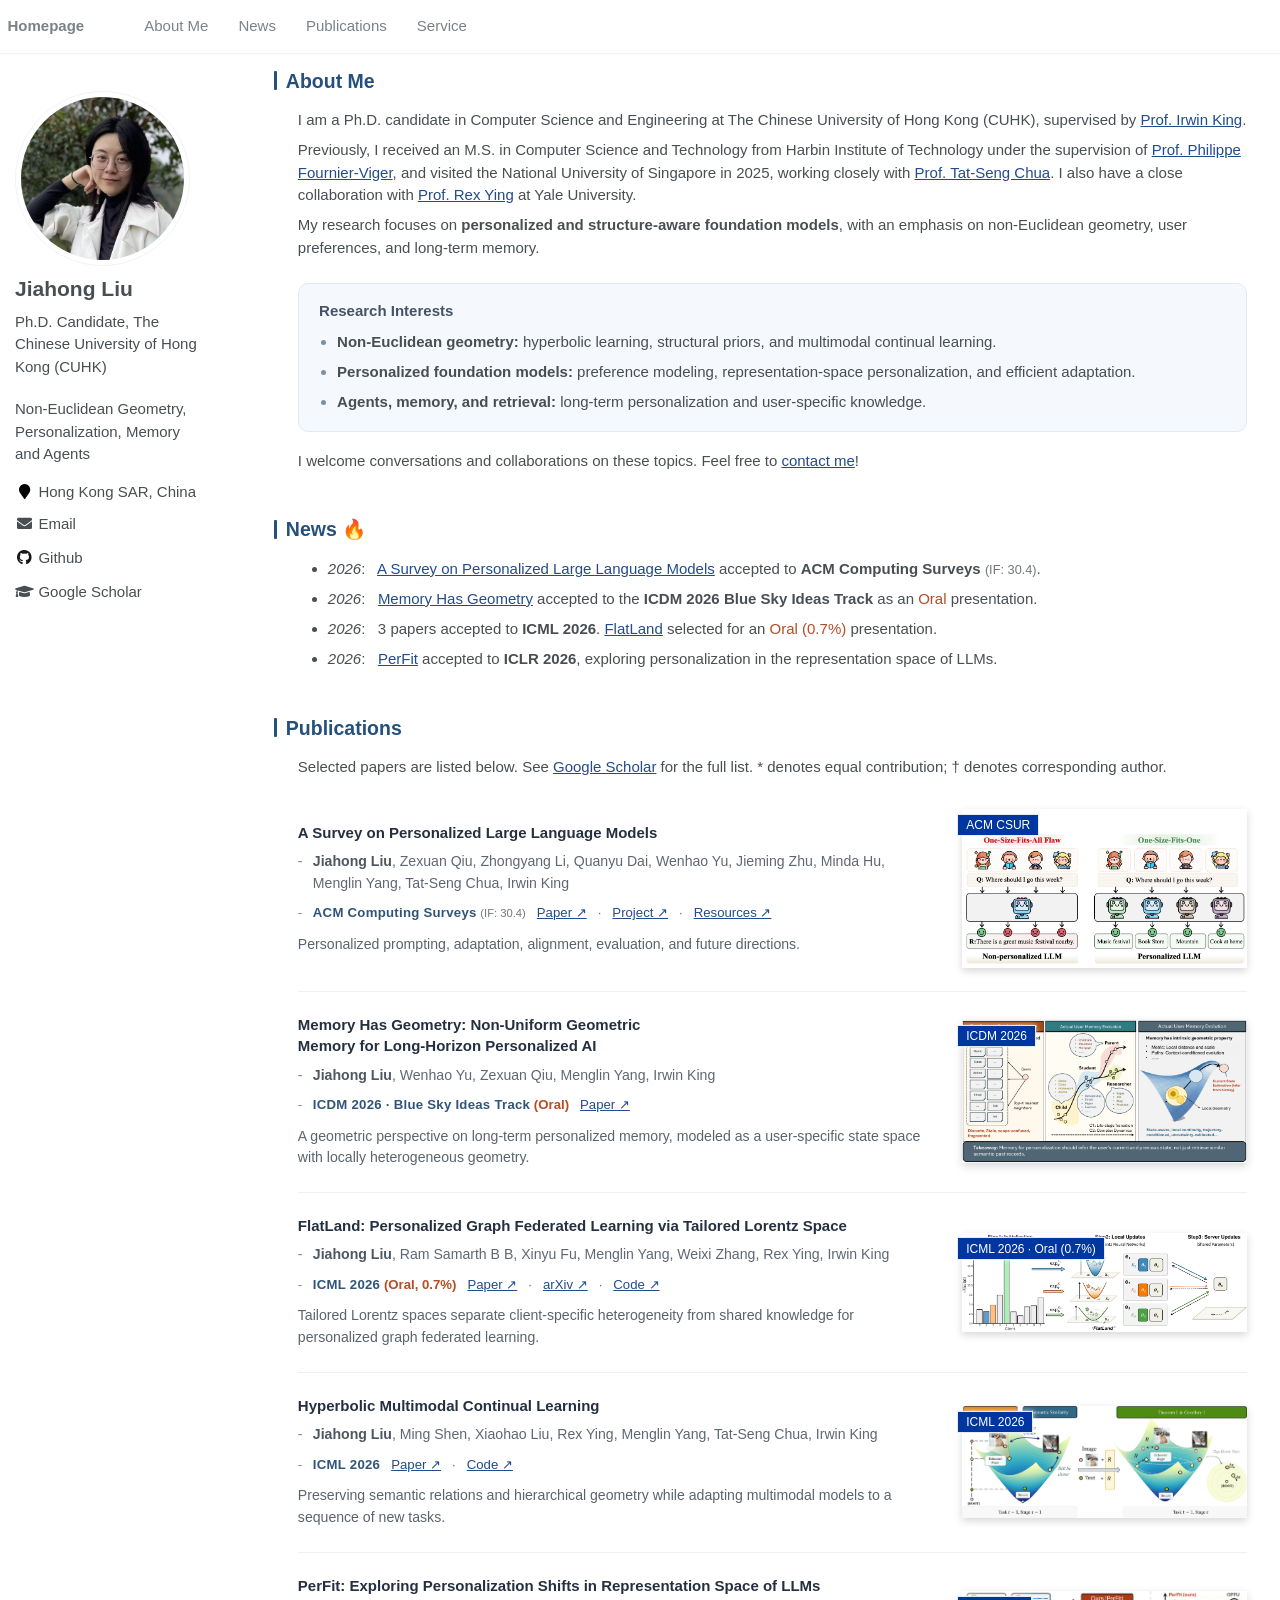
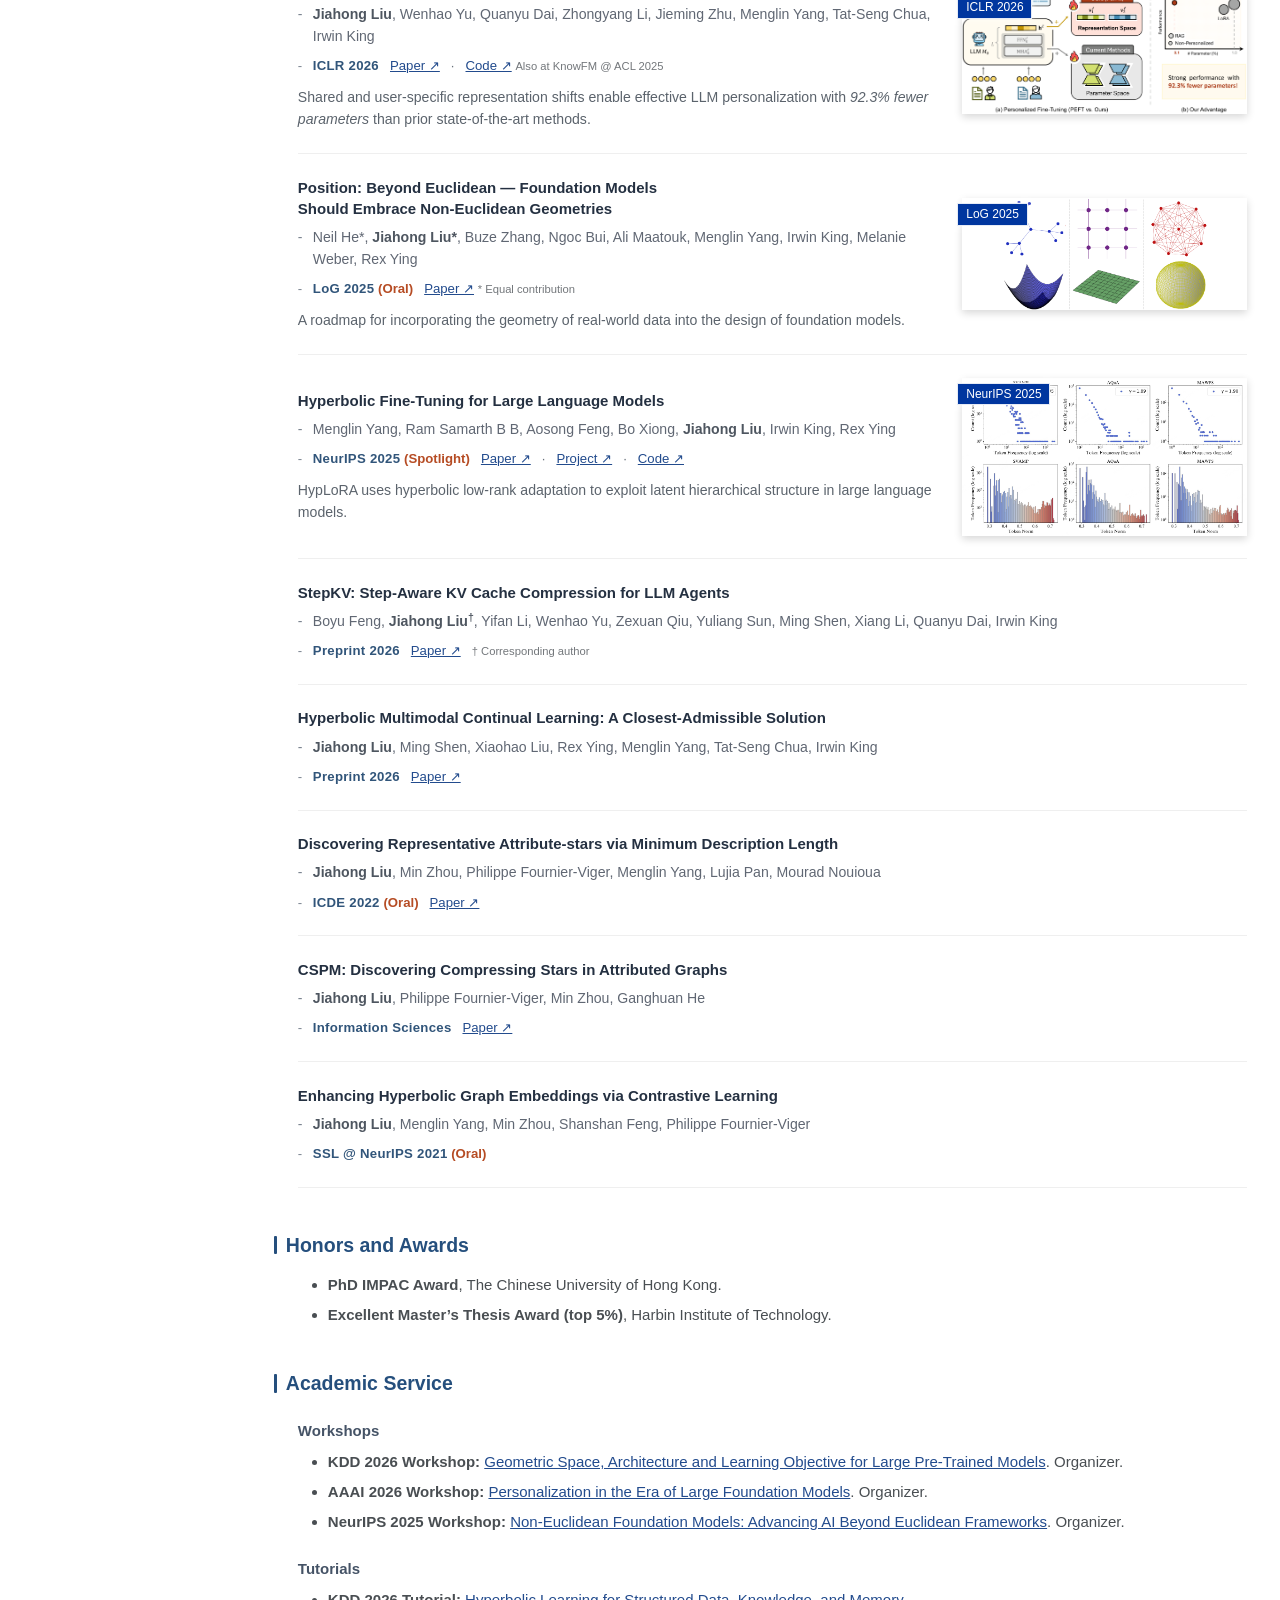
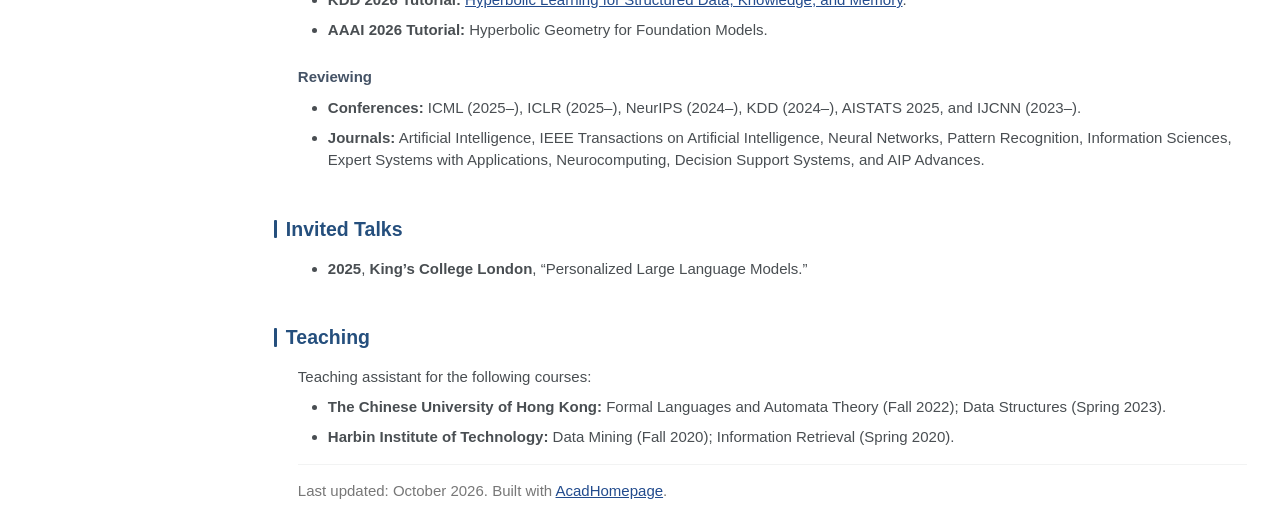
==== index.html @ 9c361544 "Crop survey thumbnail to the two comparison panels" ====
<!doctype html><html lang="en" class="no-js"><head><meta charset="utf-8"><title>Jiahong Liu - Homepage</title><meta property="og:locale" content="en"><meta property="og:site_name" content="Jiahong Liu"><meta property="og:title" content="Jiahong Liu"><link rel="canonical" href="https://jiahongliu21.github.io/"><meta property="og:url" content="https://jiahongliu21.github.io/"><meta property="og:description" content="Jiahong Liu, Ph.D. candidate at CUHK. Personalized foundation models, non-Euclidean geometry, and agents with long-term memory."><meta name="HandheldFriendly" content="True"><meta name="MobileOptimized" content="320"><meta name="viewport" content="width=device-width,initial-scale=1"><script>document.documentElement.className=document.documentElement.className.replace(/\bno-js\b/g,"")+" js "</script><link rel="stylesheet" href="assets/css/main.css?v=1793411339"><meta http-equiv="cleartype" content="on"><link rel="icon" type="image/svg+xml" href="images/favicon.svg?v=poincare-site-blue-20261028"><meta name="theme-color" content="#ffffff"><link rel="stylesheet" href="assets/css/academicons.css"><link rel="stylesheet" href="assets/css/personal.css?v=1793411339"></head><body><div class="masthead"><div class="masthead__inner-wrap"><div class="masthead__menu"><nav id="site-nav" class="greedy-nav"><button><div class="navicon"></div></button><ul class="visible-links"><li class="masthead__menu-item masthead__menu-item--lg masthead__menu-home-item"><a href="#about-me">Homepage</a></li><li class="masthead__menu-item"><a href="#about-me">About Me</a></li><li class="masthead__menu-item"><a href="#-news">News</a></li><li class="masthead__menu-item"><a href="#-publications">Publications</a></li><li class="masthead__menu-item"><a href="#-academic-service">Service</a></li></ul><ul class="hidden-links hidden"></ul></nav></div></div></div><div id="main" role="main"><div class="sidebar sticky"><div itemscope itemtype="http://schema.org/Person" class="profile_box"><div class="author__avatar"><img src="images/jiahong-liu.jpg" class="author__avatar" alt="Jiahong Liu"></div><div class="author__content"><h3 class="author__name">Jiahong Liu</h3><p class="author__bio">Ph.D. Candidate, The Chinese University of Hong Kong (CUHK)</p></div><div class="author__urls-wrapper"><ul class="author__urls social-icons"><li><div style="white-space:normal;margin-bottom:1em">Non-Euclidean Geometry, Personalization, Memory and Agents</div></li><li><i class="fa fa-fw fa-map-marker" aria-hidden="true"></i> Hong Kong SAR, China</li><li><a href="mailto:jiahong.liu21@gmail.com"><i class="fas fa-fw fa-envelope" aria-hidden="true"></i> Email</a></li><li><a href="https://github.com/JiahongLiu21"><i class="fab fa-fw fa-github" aria-hidden="true"></i> Github</a></li><li><a href="https://scholar.google.com.hk/citations?user=cIWPMtsAAAAJ&hl=en"><i class="fas fa-fw fa-graduation-cap"></i> Google Scholar</a></li></ul><div class="author__urls_sm"><a href="mailto:jiahong.liu21@gmail.com"><i class="fas fa-fw fa-envelope" aria-hidden="true"></i></a> <a href="https://github.com/JiahongLiu21"><i class="fab fa-fw fa-github" aria-hidden="true"></i></a> <a href="https://scholar.google.com.hk/citations?user=cIWPMtsAAAAJ&hl=en"><i class="fas fa-fw fa-graduation-cap"></i></a></div></div></div></div><article class="page" itemscope itemtype="http://schema.org/CreativeWork"><meta itemprop="headline" content=""><div class="page__inner-wrap"><section class="page__content" itemprop="text"><h1 id="about-me">About Me</h1><p>I am a Ph.D. candidate in Computer Science and Engineering at The Chinese University of Hong Kong (CUHK), supervised by <a href="https://scholar.google.com/citations?user=MXvC7tkAAAAJ&amp;hl=en">Prof. Irwin King</a>.</p><p>Previously, I received an M.S. in Computer Science and Technology from Harbin Institute of Technology under the supervision of <a href="https://scholar.google.com/citations?user=QG_7KjoAAAAJ&amp;hl=en">Prof. Philippe Fournier-Viger</a>, and visited the National University of Singapore in 2025, working closely with <a href="https://scholar.google.com/citations?user=Z9DWCBEAAAAJ&amp;hl=en">Prof. Tat-Seng Chua</a>. I also have a close collaboration with <a href="https://scholar.google.com/citations?user=6fqNXooAAAAJ&amp;hl=en">Prof. Rex Ying</a> at Yale University.</p><p>My research focuses on <strong>personalized and structure-aware foundation models</strong>, with an emphasis on non-Euclidean geometry, user preferences, and long-term memory.</p><div class="research-interests"><h3 id="research-interests">Research Interests</h3><ul><li><strong>Non-Euclidean geometry:</strong> hyperbolic learning, structural priors, and multimodal continual learning.</li><li><strong>Personalized foundation models:</strong> preference modeling, representation-space personalization, and efficient adaptation.</li><li><strong>Agents, memory, and retrieval:</strong> long-term personalization and user-specific knowledge.</li></ul></div><p>I welcome conversations and collaborations on these topics. Feel free to <a href="mailto:jiahong.liu21@gmail.com">contact me</a>!</p><h1 id="-news">News 🔥</h1><ul><li><em>2026</em>:   <a href="https://personalizedllm.github.io/papers/survey/" target="_blank" rel="noopener noreferrer">A Survey on Personalized Large Language Models</a> accepted to <strong>ACM Computing Surveys</strong> <span class="paper-note" title="Journal Impact Factor reported by ACM in July 2026">(IF: 30.4)</span>.</li><li><em>2026</em>:   <a href="https://arxiv.org/abs/2609.17969" target="_blank" rel="noopener noreferrer">Memory Has Geometry</a> accepted to the <strong>ICDM 2026 Blue Sky Ideas Track</strong> as an <span class="text-highlight">Oral</span> presentation.</li><li><em>2026</em>:   3 papers accepted to <strong>ICML 2026</strong>. <a href="https://proceedings.mlr.press/v306/liu26b.html" target="_blank" rel="noopener noreferrer">FlatLand</a> selected for an <span class="text-highlight">Oral (0.7%)</span> presentation.</li><li><em>2026</em>:   <a href="https://openreview.net/forum?id=Lwn67fk9e1" target="_blank" rel="noopener noreferrer">PerFit</a> accepted to <strong>ICLR 2026</strong>, exploring personalization in the representation space of LLMs.</li></ul><h1 id="-publications">Publications</h1><p>Selected papers are listed below. See <a href="https://scholar.google.com.hk/citations?user=cIWPMtsAAAAJ&amp;hl=en">Google Scholar</a> for the full list. * denotes equal contribution; † denotes corresponding author.</p><div class="paper-entry paper-entry--illustrated"><div class="paper-entry-text"><p><a href="https://personalizedllm.github.io/papers/survey/" target="_blank" rel="noopener noreferrer">A Survey on Personalized Large Language Models</a></p><p><strong>Jiahong Liu</strong>, Zexuan Qiu, Zhongyang Li, Quanyu Dai, Wenhao Yu, Jieming Zhu, Minda Hu, Menglin Yang, Tat-Seng Chua, Irwin King</p><p><strong>ACM Computing Surveys</strong> <span class="paper-note" title="Journal Impact Factor reported by ACM in July 2026">(IF: 30.4)</span>   <a href="https://arxiv.org/abs/2502.11528" target="_blank" rel="noopener noreferrer">Paper ↗</a>   ·   <a href="https://personalizedllm.github.io/papers/survey/" target="_blank" rel="noopener noreferrer">Project ↗</a>   ·   <a href="https://github.com/JiahongLiu21/Awesome-Personalized-Large-Language-Models" target="_blank" rel="noopener noreferrer">Resources ↗</a></p><p>Personalized prompting, adaptation, alignment, evaluation, and future directions.</p></div><div class="paper-entry-image"><a href="images/personalized-llm-survey.png" target="_blank" rel="noopener noreferrer" aria-label="Open full-size paper figure" style="padding-top:1.6rem"><span class="badge">ACM CSUR</span><img src="images/personalized-llm-survey.png" alt="One-size-fits-all responses compared with personalized LLM responses" width="100%" loading="lazy" style="aspect-ratio:1934/920;object-fit:cover;object-position:right"></a></div></div><div class="paper-entry paper-entry--illustrated"><div class="paper-entry-text"><p><a href="https://arxiv.org/abs/2609.17969" target="_blank" rel="noopener noreferrer">Memory Has Geometry: Non-Uniform Geometric Memory for Long-Horizon Personalized AI</a></p><p><strong>Jiahong Liu</strong>, Wenhao Yu, Zexuan Qiu, Menglin Yang, Irwin King</p><p><strong>ICDM 2026 · Blue Sky Ideas Track</strong> <strong class="paper-award">(Oral)</strong>   <a href="https://arxiv.org/abs/2609.17969" target="_blank" rel="noopener noreferrer">Paper ↗</a></p><p>A geometric perspective on long-term personalized memory, modeled as a user-specific state space with locally heterogeneous geometry.</p></div><div class="paper-entry-image"><a href="images/memory-geometry.png" target="_blank" rel="noopener noreferrer" aria-label="Open full-size paper figure"><span class="badge">ICDM 2026</span><img src="images/memory-geometry.png" alt="Conceptual framework from Memory Has Geometry" width="100%" loading="lazy"></a></div></div><div class="paper-entry paper-entry--illustrated"><div class="paper-entry-text"><p><a href="https://proceedings.mlr.press/v306/liu26b.html" target="_blank" rel="noopener noreferrer">FlatLand: Personalized Graph Federated Learning via Tailored Lorentz Space</a></p><p><strong>Jiahong Liu</strong>, Ram Samarth B B, Xinyu Fu, Menglin Yang, Weixi Zhang, Rex Ying, Irwin King</p><p><strong>ICML 2026</strong> <strong class="paper-award">(Oral, 0.7%)</strong>   <a href="https://proceedings.mlr.press/v306/liu26b.html" target="_blank" rel="noopener noreferrer">Paper ↗</a>   ·   <a href="https://arxiv.org/abs/2608.21096" target="_blank" rel="noopener noreferrer">arXiv ↗</a>   ·   <a href="https://github.com/HUBERILT/FlatLand_ICML" target="_blank" rel="noopener noreferrer">Code ↗</a></p><p>Tailored Lorentz spaces separate client-specific heterogeneity from shared knowledge for personalized graph federated learning.</p></div><div class="paper-entry-image"><a href="images/flatland.png" target="_blank" rel="noopener noreferrer" aria-label="Open full-size paper figure"><span class="badge">ICML 2026 · Oral (0.7%)</span><img src="images/flatland.png" alt="FlatLand framework for personalized federated learning in tailored Lorentz spaces" width="100%" loading="lazy"></a></div></div><div class="paper-entry paper-entry--illustrated"><div class="paper-entry-text"><p><a href="https://proceedings.mlr.press/v306/liu26dq.html" target="_blank" rel="noopener noreferrer">Hyperbolic Multimodal Continual Learning</a></p><p><strong>Jiahong Liu</strong>, Ming Shen, Xiaohao Liu, Rex Ying, Menglin Yang, Tat-Seng Chua, Irwin King</p><p><strong>ICML 2026</strong>   <a href="https://proceedings.mlr.press/v306/liu26dq.html" target="_blank" rel="noopener noreferrer">Paper ↗</a>   ·   <a href="https://github.com/HUBERILT/HMCL_ICML" target="_blank" rel="noopener noreferrer">Code ↗</a></p><p>Preserving semantic relations and hierarchical geometry while adapting multimodal models to a sequence of new tasks.</p></div><div class="paper-entry-image"><a href="images/hmcl.png" target="_blank" rel="noopener noreferrer" aria-label="Open full-size paper figure"><span class="badge">ICML 2026</span><img src="images/hmcl.png" alt="HMCL preserves semantic similarity and hierarchy under a shared hyperbolic isometry" width="100%" loading="lazy"></a></div></div><div class="paper-entry paper-entry--illustrated"><div class="paper-entry-text"><p><a href="https://openreview.net/forum?id=Lwn67fk9e1" target="_blank" rel="noopener noreferrer">PerFit: Exploring Personalization Shifts in Representation Space of LLMs</a></p><p><strong>Jiahong Liu</strong>, Wenhao Yu, Quanyu Dai, Zhongyang Li, Jieming Zhu, Menglin Yang, Tat-Seng Chua, Irwin King</p><p><strong>ICLR 2026</strong>   <a href="https://openreview.net/forum?id=Lwn67fk9e1" target="_blank" rel="noopener noreferrer">Paper ↗</a>   ·   <a href="https://github.com/JiahongLiu21/PerFit" target="_blank" rel="noopener noreferrer">Code ↗</a> <span class="paper-note">Also at KnowFM @ ACL 2025</span></p><p>Shared and user-specific representation shifts enable effective LLM personalization with <em>92.3% fewer parameters</em> than prior state-of-the-art methods.</p></div><div class="paper-entry-image"><a href="images/perfit.png" target="_blank" rel="noopener noreferrer" aria-label="Open full-size paper figure"><span class="badge">ICLR 2026</span><img src="images/perfit.png" alt="PerFit learns shared and user-specific shifts in the representation space of LLMs" width="100%" loading="lazy"></a></div></div><div class="paper-entry paper-entry--illustrated"><div class="paper-entry-text"><p><a href="https://arxiv.org/abs/2504.08896" target="_blank" rel="noopener noreferrer">Position: Beyond Euclidean — Foundation Models Should Embrace Non-Euclidean Geometries</a></p><p>Neil He*, <strong>Jiahong Liu*</strong>, Buze Zhang, Ngoc Bui, Ali Maatouk, Menglin Yang, Irwin King, Melanie Weber, Rex Ying</p><p><strong>LoG 2025</strong> <strong class="paper-award">(Oral)</strong>   <a href="https://arxiv.org/abs/2504.08896" target="_blank" rel="noopener noreferrer">Paper ↗</a> <span class="paper-note">* Equal contribution</span></p><p>A roadmap for incorporating the geometry of real-world data into the design of foundation models.</p></div><div class="paper-entry-image paper-entry-image--compact"><a href="images/beyond-euclidean.png" target="_blank" rel="noopener noreferrer" aria-label="Open full-size paper figure"><span class="badge">LoG 2025</span><img src="images/beyond-euclidean.png" alt="Hyperbolic, Euclidean, and spherical geometries model different token relationships" width="100%" loading="lazy"></a></div></div><div class="paper-entry paper-entry--illustrated"><div class="paper-entry-text"><p><a href="https://hyperboliclearning.github.io/work/hyplora/" target="_blank" rel="noopener noreferrer">Hyperbolic Fine-Tuning for Large Language Models</a></p><p>Menglin Yang, Ram Samarth B B, Aosong Feng, Bo Xiong, <strong>Jiahong Liu</strong>, Irwin King, Rex Ying</p><p><strong>NeurIPS 2025</strong> <strong class="paper-award">(Spotlight)</strong>   <a href="https://papers.nips.cc/paper_files/paper/2025/file/2a711847bb13b3c55ad74853b7efd70a-Paper-Conference.pdf" target="_blank" rel="noopener noreferrer">Paper ↗</a>   ·   <a href="https://hyperboliclearning.github.io/work/hyplora/" target="_blank" rel="noopener noreferrer">Project ↗</a>   ·   <a href="https://github.com/marlin-codes/HypLLM" target="_blank" rel="noopener noreferrer">Code ↗</a></p><p>HypLoRA uses hyperbolic low-rank adaptation to exploit latent hierarchical structure in large language models.</p></div><div class="paper-entry-image"><a href="images/hyplora.jpg" target="_blank" rel="noopener noreferrer" aria-label="Open full-size paper figure"><span class="badge">NeurIPS 2025</span><img src="images/hyplora.jpg" alt="HypLoRA illustration of token frequency, embedding norms, and hierarchical geometry" width="100%" loading="lazy"></a></div></div><div class="paper-entry paper-entry-text"><p><a href="https://arxiv.org/abs/2609.22158" target="_blank" rel="noopener noreferrer">StepKV: Step-Aware KV Cache Compression for LLM Agents</a></p><p>Boyu Feng, <strong>Jiahong Liu<sup>†</sup></strong>, Yifan Li, Wenhao Yu, Zexuan Qiu, Yuliang Sun, Ming Shen, Xiang Li, Quanyu Dai, Irwin King</p><p><strong>Preprint 2026</strong>   <a href="https://arxiv.org/abs/2609.22158" target="_blank" rel="noopener noreferrer">Paper ↗</a>   <span class="paper-note">† Corresponding author</span></p></div><div class="paper-entry paper-entry-text"><p><a href="https://arxiv.org/abs/2609.29329" target="_blank" rel="noopener noreferrer">Hyperbolic Multimodal Continual Learning: A Closest-Admissible Solution</a></p><p><strong>Jiahong Liu</strong>, Ming Shen, Xiaohao Liu, Rex Ying, Menglin Yang, Tat-Seng Chua, Irwin King</p><p><strong>Preprint 2026</strong>   <a href="https://arxiv.org/abs/2609.29329" target="_blank" rel="noopener noreferrer">Paper ↗</a></p></div><div class="paper-entry paper-entry-text"><p><a href="https://arxiv.org/abs/2204.12704" target="_blank" rel="noopener noreferrer">Discovering Representative Attribute-stars via Minimum Description Length</a></p><p><strong>Jiahong Liu</strong>, Min Zhou, Philippe Fournier-Viger, Menglin Yang, Lujia Pan, Mourad Nouioua</p><p><strong>ICDE 2022</strong> <strong class="paper-award">(Oral)</strong>   <a href="https://arxiv.org/abs/2204.12704" target="_blank" rel="noopener noreferrer">Paper ↗</a></p></div><div class="paper-entry paper-entry-text"><p><a href="https://doi.org/10.1016/j.ins.2022.08.008" target="_blank" rel="noopener noreferrer">CSPM: Discovering Compressing Stars in Attributed Graphs</a></p><p><strong>Jiahong Liu</strong>, Philippe Fournier-Viger, Min Zhou, Ganghuan He</p><p><strong>Information Sciences</strong>   <a href="https://doi.org/10.1016/j.ins.2022.08.008" target="_blank" rel="noopener noreferrer">Paper ↗</a></p></div><div class="paper-entry paper-entry-text"><p>Enhancing Hyperbolic Graph Embeddings via Contrastive Learning</p><p><strong>Jiahong Liu</strong>, Menglin Yang, Min Zhou, Shanshan Feng, Philippe Fournier-Viger</p><p><strong>SSL @ NeurIPS 2021</strong> <strong class="paper-award">(Oral)</strong></p></div><h1 id="-honors-and-awards">Honors and Awards</h1><ul><li><strong>PhD IMPAC Award</strong>, The Chinese University of Hong Kong.</li><li><strong>Excellent Master’s Thesis Award (top 5%)</strong>, Harbin Institute of Technology.</li></ul><h1 id="-academic-service">Academic Service</h1><h3 id="workshops">Workshops</h3><ul><li><strong>KDD 2026 Workshop:</strong> <a href="https://hyperboliclearning.github.io/events/kdd2026workshop">Geometric Space, Architecture and Learning Objective for Large Pre-Trained Models</a>. Organizer.</li><li><strong>AAAI 2026 Workshop:</strong> <a href="https://personalizedllm.github.io/events/perfm-aaai26/">Personalization in the Era of Large Foundation Models</a>. Organizer.</li><li><strong>NeurIPS 2025 Workshop:</strong> <a href="https://hyperboliclearning.github.io/events/neurips2025negelworkshop">Non-Euclidean Foundation Models: Advancing AI Beyond Euclidean Frameworks</a>. Organizer.</li></ul><h3 id="tutorials">Tutorials</h3><ul><li><strong>KDD 2026 Tutorial:</strong> <a href="https://hyperboliclearning.github.io/events/kdd2026tutorial">Hyperbolic Learning for Structured Data, Knowledge, and Memory</a>.</li><li><strong>AAAI 2026 Tutorial:</strong> Hyperbolic Geometry for Foundation Models.</li></ul><h3 id="reviewing">Reviewing</h3><ul><li><strong>Conferences:</strong> ICML (2025–), ICLR (2025–), NeurIPS (2024–), KDD (2024–), AISTATS 2025, and IJCNN (2023–).</li><li><strong>Journals:</strong> Artificial Intelligence, IEEE Transactions on Artificial Intelligence, Neural Networks, Pattern Recognition, Information Sciences, Expert Systems with Applications, Neurocomputing, Decision Support Systems, and AIP Advances.</li></ul><h1 id="-invited-talks">Invited Talks</h1><ul><li><strong>2025</strong>, <strong>King’s College London</strong>, “Personalized Large Language Models.”</li></ul><h1 id="-teaching">Teaching</h1><p>Teaching assistant for the following courses:</p><ul><li><strong>The Chinese University of Hong Kong:</strong> Formal Languages and Automata Theory (Fall 2022); Data Structures (Spring 2023).</li><li><strong>Harbin Institute of Technology:</strong> Data Mining (Fall 2020); Information Retrieval (Spring 2020).</li></ul><hr><p class="site-note">Last updated: October 2026. Built with <a href="https://github.com/RayeRen/acad-homepage.github.io">AcadHomepage</a>.</p></section></div></article></div><script src="assets/js/main.min.js"></script><script data-goatcounter="https://jiahongliu21.goatcounter.com/count" async src="https://gc.zgo.at/count.js"></script><script src="assets/js/personal.js?v=1793411339"></script></body></html>
---- assets/css/main.css ----
a:focus{outline:thin dotted #f89406;outline:5px auto #f89406;outline-offset:-2px}*,:after,:before{-moz-box-sizing:border-box;-webkit-box-sizing:border-box;box-sizing:border-box}html{box-sizing:border-box;background-color:#fff;font-size:15px;-webkit-text-size-adjust:100%;-ms-text-size-adjust:100%}body{margin:0}::-moz-selection{color:#fff;background:#000}::selection{color:#fff;background:#000}article,aside,details,figcaption,figure,footer,header,hgroup,main,nav,section{display:block}audio,canvas,video{display:inline-block}audio:not([controls]){display:none}a{color:#224b8d}a:active,a:hover{outline:0}sub,sup{position:relative;font-size:75%;line-height:0;vertical-align:baseline}sup{top:-.5em}sub{bottom:-.25em}img{max-width:100%;height:auto;vertical-align:middle;border:0;-ms-interpolation-mode:bicubic}#map_canvas img,.google-maps img{max-width:none}button,input,select,textarea{margin:0;font-size:100%;vertical-align:middle}button,input{line-height:normal}button::-moz-focus-inner,input::-moz-focus-inner{padding:0;border:0}button,html input[type=button],input[type=reset],input[type=submit]{-webkit-appearance:button;cursor:pointer}button,input[type=button],input[type=checkbox],input[type=radio],input[type=reset],input[type=submit],label,select{cursor:pointer}input[type=search]{box-sizing:content-box;-webkit-appearance:textfield}input[type=search]::-webkit-search-cancel-button,input[type=search]::-webkit-search-decoration{-webkit-appearance:none}textarea{overflow:auto;vertical-align:top}html{position:relative;min-height:100%}body{margin:0;padding:0;padding-bottom:0;color:#494e52;font-family:"Trebuchet MS",Helvetica,sans-serif;line-height:1.5}body.overflow--hidden{overflow:hidden}h1,h2,h3,h4,h5,h6{margin:1em 0 .5em;line-height:1.2;font-family:"Trebuchet MS",Helvetica,sans-serif;font-weight:700}h1{margin-top:1em;font-size:1.4em}h2{font-size:1.2em}h3{font-size:1em}h4{font-size:1em}h5{font-size:1em}h6{font-size:1em}.small,small{font-size:1em}p{margin-bottom:.5em}ins,u{text-decoration:none;border-bottom:1px solid #494e52}ins a,u a{color:inherit}ul{padding-inline-start:2em;margin-block-start:0.5em}del a{color:inherit}blockquote,dl,fieldset,figure,ol,p,pre,table,ul{orphans:3;widows:3}abbr[data-original-title],abbr[title]{text-decoration:none;cursor:help;border-bottom:1px dotted #494e52}blockquote{margin:2em 1em 2em 0;padding-left:1em;padding-right:1em;font-style:italic;border-left:.25em solid #7a8288}blockquote cite{font-style:italic}blockquote cite:before{content:"\2014";padding-right:5px}a:active,a:hover{outline:0}code,kbd,pre,samp,tt{font-family:Monaco,Consolas,"Lucida Console",monospace}pre{overflow-x:auto}a>code,figcaption>code,li>code,p>code,td>code{padding-top:.1rem;padding-bottom:.1rem;font-size:1em;background:#fafafa;border:1px solid #f2f3f3;border-radius:4px;box-shadow:0 1px 1px rgba(0,0,0,.125)}a>code:after,a>code:before,figcaption>code:after,figcaption>code:before,li>code:after,li>code:before,p>code:after,p>code:before,td>code:after,td>code:before{letter-spacing:-.2em;content:"\00a0"}hr{display:block;margin:1em 0;border:0;border-top:1px solid #f2f3f3}ol li,ul li{margin-bottom:.5em}li ol,li ul{margin-top:.5em}figure{display:-webkit-box;display:flex;-webkit-box-pack:justify;justify-content:space-between;-webkit-box-align:start;align-items:flex-start;flex-wrap:wrap;margin:2em 0}figure .fluid-width-video-wrapper,figure iframe,figure img{margin-bottom:1em}figure img{width:100%;border-radius:4px;-webkit-transition:all .2s ease-in-out;transition:all .2s ease-in-out}figure>a{display:block}@media (min-width:37.5em){figure.half>a,figure.half>img{width:calc(50% - .5em)}}figure.half figcaption{width:100%}@media (min-width:37.5em){figure.third>a,figure.third>img{width:calc(33.3333% - .5em)}}figure.third figcaption{width:100%}figcaption{margin-bottom:.5em;color:#777a7d;font-family:Georgia,Times,serif;font-size:1em}figcaption a{color:inherit;text-decoration:none;border-bottom:1px solid #bdc1c4;-webkit-transition:all .2s ease-in-out;transition:all .2s ease-in-out}figcaption a:hover{color:#000;border-bottom-color:#000}svg:not(:root){overflow:hidden}nav ul{margin:0;padding:0}nav li{list-style:none}nav a{text-decoration:none}nav ol li,nav ul li{margin-bottom:0}nav li ol,nav li ul{margin-top:0}#goog-wm-sb,.archive__item-teaser,.btn,.highlight,a,b,blockquote,em,figure,form button,h1,h2,header,i,img,input,input[type=submit],p,q,span,strong,td,tr{-webkit-transition:all .2s ease-in-out;transition:all .2s ease-in-out}.hidden{display:none;visibility:hidden}.load{display:none}.transparent{opacity:0}.screen-reader-shortcut,.screen-reader-text,.screen-reader-text span,.visually-hidden{position:absolute!important;clip:rect(1px,1px,1px,1px);height:1px!important;width:1px!important;border:0!important;overflow:hidden}body:hover .visually-hidden a,body:hover .visually-hidden button,body:hover .visually-hidden input{display:none!important}.screen-reader-shortcut:focus,.screen-reader-text:focus{clip:auto!important;height:auto!important;width:auto!important;display:block;font-size:1em;font-weight:700;padding:15px 23px 14px;background:#fff;z-index:100000;text-decoration:none;box-shadow:0 0 2px 2px rgba(0,0,0,.6)}.skip-link{position:fixed;z-index:20;margin:0;font-family:"Trebuchet MS",Helvetica,sans-serif;white-space:nowrap}.skip-link li{height:0;width:0;list-style:none}.text-left{text-align:left}.text-center{text-align:center}.text-right{text-align:right}.text-justify{text-align:justify}.text-nowrap{white-space:nowrap}.cf{clear:both}.wrapper{max-width:925px;margin-left:auto;margin-right:auto}.wrapper:after{content:" ";display:block;clear:both}.align-left{display:block;margin-left:auto;margin-right:auto}@media (min-width:37.5em){.align-left{float:left;margin-right:1em}}.align-right{display:block;margin-left:auto;margin-right:auto}@media (min-width:37.5em){.align-right{float:right;margin-left:1em}}.align-center{display:block;margin-left:auto;margin-right:auto}@media (min-width:57.8125em){.full{margin-right:-19.4915254237%!important}}.icon{display:inline-block;fill:currentColor;width:1em;height:1.1em;line-height:1;position:relative;top:-.1em;vertical-align:middle}.social-icons .fa{color:#000}.social-icons .fa-behance,.social-icons .fa-behance-square{color:#1769ff}.social-icons .fa-dribbble{color:#ea4c89}.social-icons .fa-facebook,.social-icons .fa-facebook-square{color:#3b5998}.social-icons .fa-flickr{color:#ff0084}.social-icons .fa-foursquare{color:#0072b1}.social-icons .fa-github,.social-icons .fa-github-alt,.social-icons .fa-github-square{color:#171516}.social-icons .fa-google-plus,.social-icons .fa-google-plus-square{color:#dd4b39}.social-icons .fa-instagram{color:#517fa4}.social-icons .fa-lastfm,.social-icons .fa-lastfm-square{color:#d51007}.social-icons .fa-linkedin,.social-icons .fa-linkedin-square{color:#007bb6}.social-icons .fa-pinterest,.social-icons .fa-pinterest-p,.social-icons .fa-pinterest-square{color:#cb2027}.social-icons .fa-rss,.social-icons .fa-rss-square{color:#fa9b39}.social-icons .fa-soundcloud{color:#f30}.social-icons .fa-stack-exchange,.social-icons .fa-stack-overflow{color:#fe7a15}.social-icons .fa-tumblr,.social-icons .fa-tumblr-square{color:#32506d}.social-icons .fa-twitter,.social-icons .fa-twitter-square{color:#55acee}.social-icons .fa-vimeo,.social-icons .fa-vimeo-square{color:#1ab7ea}.social-icons .fa-vine{color:#00bf8f}.social-icons .fa-youtube,.social-icons .fa-youtube-play,.social-icons .fa-youtube-square{color:#b00}.social-icons .fa-xing,.social-icons .fa-xing-square{color:#006567}.navicon{position:relative;width:28px;height:4px;background:#fff;margin:auto;-webkit-transition:.3s;transition:.3s}.navicon:after,.navicon:before{content:"";position:absolute;left:0;width:28px;height:4px;background:#fff;-webkit-transition:.3s;transition:.3s}.navicon:before{top:-8px}.navicon:after{bottom:-8px}.close .navicon{background:0 0}.close .navicon:after,.close .navicon:before{-webkit-transform-origin:50% 50%;-ms-transform-origin:50% 50%;transform-origin:50% 50%;top:0;width:28px}.close .navicon:before{-webkit-transform:rotate3d(0,0,1,45deg);transform:rotate3d(0,0,1,45deg)}.close .navicon:after{-webkit-transform:rotate3d(0,0,1,-45deg);transform:rotate3d(0,0,1,-45deg)}@media (min-width:57.8125em){.sticky{clear:both;position:-webkit-sticky;position:sticky;top:6em}.sticky::after{clear:both;content:"";display:table}.sticky>*{display:block}}.well{min-height:20px;padding:19px;margin-bottom:20px;background-color:#f5f5f5;border:1px solid #e3e3e3;border-radius:4px;box-shadow:inset 0 1px 1px rgba(0,0,0,.05)}.show-modal{overflow:hidden;position:relative}.show-modal:before{position:absolute;content:"";top:0;left:0;width:100%;height:100%;z-index:999;background-color:rgba(255,255,255,.85)}.show-modal .modal{display:block}.modal{display:none;position:fixed;width:300px;top:50%;left:50%;margin-left:-150px;margin-top:-150px;min-height:0;z-index:9999;background:#fff;border:1px solid #f2f3f3;border-radius:4px;box-shadow:0 1px 1px rgba(0,0,0,.125)}.modal__title{margin:0;padding:.5em 1em}.modal__supporting-text{padding:0 1em .5em 1em}.modal__actions{padding:.5em 1em;border-top:1px solid #f2f3f3}.footnote{color:#9ba1a6;text-decoration:none}.footnotes{color:#9ba1a6}.footnotes li,.footnotes ol,.footnotes p{margin-bottom:0;font-size:1em}a.reversefootnote{color:#7a8288;text-decoration:none}a.reversefootnote:hover{text-decoration:underline}.required{color:#ee5f5b;font-weight:700}@-webkit-keyframes intro{0%{opacity:0}100%{opacity:1}}@keyframes intro{0%{opacity:0}100%{opacity:1}}table{margin-bottom:1em;width:100%;font-family:"Trebuchet MS",Helvetica,sans-serif;font-size:1em;border-collapse:collapse}table+table{margin-top:1em}thead{background-color:#f2f3f3}th{padding:.5em;font-weight:700;text-align:left}tr{padding-bottom:.5em;padding-top:.5em}td{padding:.5em;border-bottom:1px solid #bdc1c4}td,th,tr{vertical-align:middle}#goog-wm-sb,.btn{display:inline-block;margin-bottom:.25em;padding:.5em 1em;color:#fff!important;font-family:"Trebuchet MS",Helvetica,sans-serif;font-size:1em;font-weight:700;text-align:center;text-decoration:none;background-color:#7a8288;border:0!important;border-radius:4px;cursor:pointer}#goog-wm-sb:hover,.btn:hover{background-color:#333}#goog-wm-sb .icon,.btn .icon{margin-right:.5em}#goog-wm-sb .icon+.hidden,.btn .icon+.hidden{margin-left:-.5em}.btn--block{display:block;width:100%}.btn--block+.btn--block{margin-top:.25em}.btn--inverse{color:#7a8288!important;border:1px solid #bdc1c4!important;background-color:#fff}.btn--inverse:hover{color:#fff!important;border-color:#7a8288}.btn--light-outline{border:1px solid #fff!important;background-color:transparent}.btn--info{background-color:#224b8d}.btn--info:hover{background-color:#1b3c71}.btn--warning{background-color:#f89406}.btn--warning:hover{background-color:#c67605}.btn--success{background-color:#62c462}.btn--success:hover{background-color:#4e9d4e}.btn--danger{background-color:#ee5f5b}.btn--danger:hover{background-color:#be4c49}.btn--disabled{pointer-events:none;cursor:not-allowed;box-shadow:none;opacity:.65}.btn--facebook{background-color:#3b5998}.btn--facebook:hover{background-color:#2f477a}.btn--twitter{background-color:#55acee}.btn--twitter:hover{background-color:#448abe}.btn--google-plus{background-color:#dd4b39}.btn--google-plus:hover{background-color:#b13c2e}.btn--linkedin{background-color:#007bb6}.btn--linkedin:hover{background-color:#006292}.btn--x-large{font-size:1.2em}.btn--large{font-size:1em}.btn--small{font-size:.6875em}.notice{margin:2em 0!important;padding:1em;font-family:"Trebuchet MS",Helvetica,sans-serif;font-size:1em!important;text-indent:initial;background-color:#f8f9f9;border-radius:4px;box-shadow:0 1px 1px rgba(189,193,196,.25)}.notice h4{margin-top:0!important;margin-bottom:.75em}.page__content .notice h4{margin-bottom:0;font-size:1em}.notice p:last-child{margin-bottom:0!important}.notice h4+p{margin-top:0;padding-top:0}.notice a{color:#bdc1c4}.notice a:hover{color:#717476}.notice code{background-color:#fcfcfc}.notice ul:last-child{margin-bottom:0}.notice--primary{margin:2em 0!important;padding:1em;font-family:"Trebuchet MS",Helvetica,sans-serif;font-size:1em!important;text-indent:initial;background-color:#f2f3f3;border-radius:4px;box-shadow:0 1px 1px rgba(122,130,136,.25)}.notice--primary h4{margin-top:0!important;margin-bottom:.75em}.page__content .notice--primary h4{margin-bottom:0;font-size:1em}.notice--primary p:last-child{margin-bottom:0!important}.notice--primary h4+p{margin-top:0;padding-top:0}.notice--primary a{color:#7a8288}.notice--primary a:hover{color:#494e52}.notice--primary code{background-color:#f8f9f9}.notice--primary ul:last-child{margin-bottom:0}.notice--info{margin:2em 0!important;padding:1em;font-family:"Trebuchet MS",Helvetica,sans-serif;font-size:1em!important;text-indent:initial;background-color:#e9edf4;border-radius:4px;box-shadow:0 1px 1px rgba(34,75,141,.25)}.notice--info h4{margin-top:0!important;margin-bottom:.75em}.page__content .notice--info h4{margin-bottom:0;font-size:1em}.notice--info p:last-child{margin-bottom:0!important}.notice--info h4+p{margin-top:0;padding-top:0}.notice--info a{color:#224b8d}.notice--info a:hover{color:#142d55}.notice--info code{background-color:#f4f6f9}.notice--info ul:last-child{margin-bottom:0}.notice--warning{margin:2em 0!important;padding:1em;font-family:"Trebuchet MS",Helvetica,sans-serif;font-size:1em!important;text-indent:initial;background-color:#fef4e6;border-radius:4px;box-shadow:0 1px 1px rgba(248,148,6,.25)}.notice--warning h4{margin-top:0!important;margin-bottom:.75em}.page__content .notice--warning h4{margin-bottom:0;font-size:1em}.notice--warning p:last-child{margin-bottom:0!important}.notice--warning h4+p{margin-top:0;padding-top:0}.notice--warning a{color:#f89406}.notice--warning a:hover{color:#955904}.notice--warning code{background-color:#fffaf3}.notice--warning ul:last-child{margin-bottom:0}.notice--success{margin:2em 0!important;padding:1em;font-family:"Trebuchet MS",Helvetica,sans-serif;font-size:1em!important;text-indent:initial;background-color:#eff9ef;border-radius:4px;box-shadow:0 1px 1px rgba(98,196,98,.25)}.notice--success h4{margin-top:0!important;margin-bottom:.75em}.page__content .notice--success h4{margin-bottom:0;font-size:1em}.notice--success p:last-child{margin-bottom:0!important}.notice--success h4+p{margin-top:0;padding-top:0}.notice--success a{color:#62c462}.notice--success a:hover{color:#3b763b}.notice--success code{background-color:#f7fcf7}.notice--success ul:last-child{margin-bottom:0}.notice--danger{margin:2em 0!important;padding:1em;font-family:"Trebuchet MS",Helvetica,sans-serif;font-size:1em!important;text-indent:initial;background-color:#fdefef;border-radius:4px;box-shadow:0 1px 1px rgba(238,95,91,.25)}.notice--danger h4{margin-top:0!important;margin-bottom:.75em}.page__content .notice--danger h4{margin-bottom:0;font-size:1em}.notice--danger p:last-child{margin-bottom:0!important}.notice--danger h4+p{margin-top:0;padding-top:0}.notice--danger a{color:#ee5f5b}.notice--danger a:hover{color:#8f3937}.notice--danger code{background-color:#fef7f7}.notice--danger ul:last-child{margin-bottom:0}.masthead{position:sticky;top:0;background-color:#fff;border-bottom:1px solid #f2f3f3;-webkit-animation:intro .3s both;animation:intro .3s both;-webkit-animation-delay:.15s;animation-delay:.15s;z-index:20}.masthead__inner-wrap{max-width:925px;margin-left:auto;margin-right:auto;clear:both;padding:.5em;font-family:"Trebuchet MS",Helvetica,sans-serif}.masthead__inner-wrap:after{content:" ";display:block;clear:both}.masthead__inner-wrap::after{clear:both;content:"";display:table}@media (min-width:80em){.masthead__inner-wrap{max-width:1280px}}.masthead__inner-wrap nav{z-index:10}.masthead__inner-wrap a{text-decoration:none}.masthead__menu ul{margin:0;padding:0;clear:both;list-style-type:none}.masthead__menu-home-item{display:none!important}@media (min-width:48em){.masthead__menu-home-item{display:block!important}}.masthead__menu-item{display:block;list-style-type:none;white-space:nowrap}.masthead__menu-item--lg{padding-right:2em;font-weight:700}.breadcrumbs{max-width:925px;margin-left:auto;margin-right:auto;clear:both;margin-top:0;margin-bottom:0;padding-left:2em;padding-right:2em;font-family:"Trebuchet MS",Helvetica,sans-serif;-webkit-animation:intro .3s both;animation:intro .3s both;-webkit-animation-delay:.3s;animation-delay:.3s}.breadcrumbs:after{content:" ";display:block;clear:both}.breadcrumbs::after{clear:both;content:"";display:table}@media (min-width:57.8125em){.breadcrumbs{padding-left:1em;padding-right:1em}}@media (min-width:80em){.breadcrumbs{max-width:1280px}}.breadcrumbs ol{padding:0;list-style:none;font-size:1em}@media (min-width:57.8125em){.breadcrumbs ol{width:83.0508474576%;float:right;margin-right:0}}@media (min-width:80em){.breadcrumbs ol{padding-left:4.2372881356%}}.breadcrumbs li{display:inline}.breadcrumbs .current{font-weight:700}.pagination{clear:both;width:100%;float:left;margin-left:0;margin-right:0;clear:both;margin-top:1em;padding-top:1em}.pagination::after{clear:both;content:"";display:table}.pagination ul{margin:0;padding:0;list-style-type:none;font-family:"Trebuchet MS",Helvetica,sans-serif}.pagination li{display:block;float:left;margin-left:-1px}.pagination li a{margin-bottom:.25em;padding:.5em 1em;font-family:"Trebuchet MS",Helvetica,sans-serif;font-size:14px;font-weight:700;line-height:1.5;text-align:center;text-decoration:none;color:#9ba1a6;border:1px solid #bdc1c4;border-radius:0}.pagination li a:hover{color:#1a386a}.pagination li a.current{color:#fff;background:#7a8288}.pagination li a.disabled{color:#dee0e1;pointer-events:none;cursor:not-allowed}.pagination li:first-child{margin-left:0}.pagination li:first-child a{border-top-left-radius:4px;border-bottom-left-radius:4px}.pagination li:last-child a{border-top-right-radius:4px;border-bottom-right-radius:4px}.pagination--pager{display:block;padding:1em 2em;float:left;width:50%;font-family:"Trebuchet MS",Helvetica,sans-serif;font-size:1em;font-weight:700;text-align:center;text-decoration:none;color:#bdc1c4;border:1px solid #bdc1c4;border-radius:4px}.pagination--pager:hover{color:#1a386a}.pagination--pager:first-child{border-top-right-radius:0;border-bottom-right-radius:0}.pagination--pager:last-child{margin-left:-1px;border-top-left-radius:0;border-bottom-left-radius:0}.pagination--pager.disabled{color:#dee0e1;pointer-events:none;cursor:not-allowed}.comment__date+.pagination,.page__comments+.pagination,.page__content+.pagination,.page__meta+.pagination,.page__share+.pagination{margin-top:2em;padding-top:2em;border-top:1px solid #f2f3f3}.greedy-nav{position:relative;min-width:250px;background:#fff}.greedy-nav a{display:block;margin:0 1rem;padding:.5rem 0;color:#7a8288;text-decoration:none}.greedy-nav a:hover{color:#5c6266}.greedy-nav button{position:absolute;height:100%;right:0;padding:0 .5rem;border:0;outline:0;background-color:#7a8288;color:#fff;cursor:pointer}.greedy-nav .visible-links{display:table}.greedy-nav .visible-links li{display:table-cell;vertical-align:middle}.greedy-nav .visible-links li:first-child{font-weight:700}.greedy-nav .visible-links li:first-child a{margin-left:0}.greedy-nav .visible-links li:last-child a{margin-right:0}.greedy-nav .visible-links a{position:relative}.greedy-nav .visible-links a:before{content:"";position:absolute;left:0;bottom:0;height:4px;background:#bdc1c4;width:100%;-webkit-transition:all .2s ease-in-out;transition:all .2s ease-in-out;-webkit-transform:scaleX(0);-ms-transform:scaleX(0);transform:scaleX(0)}.greedy-nav .visible-links a:hover:before{-webkit-transform:scaleX(1);-ms-transform:scaleX(1);transform:scaleX(1)}.greedy-nav .hidden-links{position:absolute;top:100%;right:0;margin-top:15px;padding:5px;border:1px solid #f2f3f3;border-radius:4px;background:#fff;box-shadow:0 0 10px rgba(0,0,0,.25)}.greedy-nav .hidden-links a{margin:0;padding:10px 20px;font-size:1em}.greedy-nav .hidden-links a:hover{color:#5c6266;background:#dee0e1}.greedy-nav .hidden-links:before{content:"";position:absolute;top:-11px;right:10px;width:0;border-style:solid;border-width:0 10px 10px;border-color:#f2f3f3 transparent;display:block;z-index:0}.greedy-nav .hidden-links:after{content:"";position:absolute;top:-10px;right:10px;width:0;border-style:solid;border-width:0 10px 10px;border-color:#fff transparent;display:block;z-index:1}.greedy-nav .hidden-links li{display:block;border-bottom:1px solid #f2f3f3}.greedy-nav .hidden-links li:last-child{border-bottom:none}.nav__list{font-size:1.25rem}.nav__list ul{margin-bottom:1em}.nav__list a{display:block;padding:.125em 0;color:inherit}.nav__list a:hover{text-decoration:underline}.nav__list .active{margin-left:-.5em;padding-left:.5em;padding-right:.5em;color:#fff;font-weight:700;background:#7a8288;border-radius:4px}.nav__list .active:hover{color:#fff}.nav__title{margin:0;padding:.5rem 1rem;font-family:"Trebuchet MS",Helvetica,sans-serif;font-size:1em;font-weight:700}.nav__sub-title{display:block;margin:.5rem 0;padding:.5rem 0;font-family:"Trebuchet MS",Helvetica,sans-serif;font-size:1em;font-weight:700;text-transform:uppercase;border-bottom:1px solid #f2f3f3}.toc{font-family:"Trebuchet MS",Helvetica,sans-serif;color:#7a8288;text-transform:uppercase;letter-spacing:1px;background-color:#fff;border:1px solid #f2f3f3;border-radius:4px;box-shadow:0 1px 1px rgba(0,0,0,.125)}.toc .nav__title{color:#fff;font-size:1em;background:#7a8288;border-top-left-radius:4px;border-top-right-radius:4px}.toc__menu{margin:0;padding:0;width:100%;list-style:none;font-size:.8rem}.toc__menu a{display:block;padding:.5rem 1rem;color:#7a8288;font-size:.6875em;font-weight:700;line-height:1.5;border-bottom:1px solid #f2f3f3}.toc__menu a:hover{color:#000;background:#f2f3f3}.toc__menu>li:last-child a{border-bottom:none}.toc__menu li ul>li a{padding-left:2rem;font-weight:400}.toc__menu li>ul li{display:none}@media (min-width:48em){.toc__menu li>ul li{display:block}}.page__footer{clear:both;float:left;margin-left:0;margin-right:0;width:100%;clear:both;position:absolute;bottom:0;height:auto;margin-top:3em;color:#9ba1a6;-webkit-animation:intro .3s both;animation:intro .3s both;-webkit-animation-delay:.45s;animation-delay:.45s;background-color:#f2f3f3;border-top:1px solid #bdc1c4}.page__footer::after{clear:both;content:"";display:table}.page__footer footer{clear:both;margin-left:auto;margin-right:auto;margin-top:2em;max-width:100%;padding:0 1em 2em}.page__footer footer::after{clear:both;content:"";display:table}@media (min-width:80em){.page__footer footer{max-width:1280px}}.page__footer a{color:inherit;text-decoration:none}.page__footer a:hover{text-decoration:underline}.page__footer .fab,.page__footer .fal,.page__footer .far,.page__footer .fas{color:#9ba1a6}.page__footer-copyright{font-family:"Trebuchet MS",Helvetica,sans-serif;font-size:.6875em}.page__footer-follow ul{margin:0;padding:0;list-style-type:none}.page__footer-follow li{display:inline-block;padding-top:5px;padding-bottom:5px;font-family:"Trebuchet MS",Helvetica,sans-serif;font-size:1em;text-transform:uppercase}.page__footer-follow li+li:before{content:"";padding-right:5px}.page__footer-follow a{padding-right:10px;font-weight:700}.page__footer-follow .social-icons a{white-space:nowrap}div.highlighter-rouge,figure.highlight{position:relative;margin-bottom:1em;padding:1em;border:1px solid #f2f3f3;border-radius:4px;background-color:#fafafa;box-shadow:0 1px 1px rgba(0,0,0,.125)}div.highlighter-rouge:before,figure.highlight:before{position:absolute;top:0;right:0;padding:.5em;background-color:#f2f3f3;content:"\f121";font-family:fontawesome!important;font-size:1em;line-height:1;text-transform:none;speak:none}div.highlighter-rouge .highlight,figure.highlight .highlight{margin:0;font-family:Monaco,Consolas,"Lucida Console",monospace;font-size:.6875em;line-height:1.8}.highlight table td{padding:5px}.highlight table pre{margin:0}.highlight .c{color:#93a1a1}.highlight .err{color:#586e75}.highlight .g{color:#586e75}.highlight .k{color:#859900}.highlight .l{color:#586e75}.highlight .n{color:#586e75}.highlight .o{color:#859900}.highlight .x{color:#cb4b16}.highlight .p{color:#586e75}.highlight .cm{color:#93a1a1}.highlight .cp{color:#859900}.highlight .c1{color:#93a1a1}.highlight .cs{color:#859900}.highlight .gd{color:#2aa198}.highlight .ge{color:#586e75;font-style:italic}.highlight .gr{color:#dc322f}.highlight .gh{color:#cb4b16}.highlight .gi{color:#859900}.highlight .go{color:#586e75}.highlight .gp{color:#586e75}.highlight .gs{color:#586e75;font-weight:700}.highlight .gu{color:#cb4b16}.highlight .gt{color:#586e75}.highlight .kc{color:#cb4b16}.highlight .kd{color:#22b3eb}.highlight .kn{color:#859900}.highlight .kp{color:#859900}.highlight .kr{color:#22b3eb}.highlight .kt{color:#dc322f}.highlight .ld{color:#586e75}.highlight .m{color:#2aa198}.highlight .s{color:#2aa198}.highlight .na{color:#586e75}.highlight .nb{color:#b58900}.highlight .nc{color:#22b3eb}.highlight .no{color:#cb4b16}.highlight .nd{color:#22b3eb}.highlight .ni{color:#cb4b16}.highlight .ne{color:#cb4b16}.highlight .nf{color:#22b3eb}.highlight .nl{color:#586e75}.highlight .nn{color:#586e75}.highlight .nx{color:#586e75}.highlight .py{color:#586e75}.highlight .nt{color:#22b3eb}.highlight .nv{color:#22b3eb}.highlight .ow{color:#859900}.highlight .w{color:#586e75}.highlight .mf{color:#2aa198}.highlight .mh{color:#2aa198}.highlight .mi{color:#2aa198}.highlight .mo{color:#2aa198}.highlight .sb{color:#93a1a1}.highlight .sc{color:#2aa198}.highlight .sd{color:#586e75}.highlight .s2{color:#2aa198}.highlight .se{color:#cb4b16}.highlight .sh{color:#586e75}.highlight .si{color:#2aa198}.highlight .sx{color:#2aa198}.highlight .sr{color:#dc322f}.highlight .s1{color:#2aa198}.highlight .ss{color:#2aa198}.highlight .bp{color:#22b3eb}.highlight .vc{color:#22b3eb}.highlight .vg{color:#22b3eb}.highlight .vi{color:#22b3eb}.highlight .il{color:#2aa198}form{margin:0 0 5px 0}form fieldset{margin-bottom:5px;padding:0;border-width:0}form legend{display:block;width:100%;margin-bottom:10px;padding:0;color:#494e52;border:0;border-bottom:1px solid #ccc;white-space:normal}form p{margin-bottom:5px/2}form ul{list-style-type:none;margin:0 0 5px 0;padding:0}form br{display:none}button,input,label,select,textarea{vertical-align:baseline}button,input,select,textarea{box-sizing:border-box;font-family:"Trebuchet MS",Helvetica,sans-serif}label{display:block;margin-bottom:.25em;color:#494e52;cursor:pointer}label small{font-size:1em}label input,label select,label textarea{display:block}input,select,textarea{display:inline-block;width:100%;padding:.25em;margin-bottom:.5em;color:#494e52;background-color:#fff;border:1px solid #ccc;border-radius:4px;box-shadow:0 1px 1px rgba(0,0,0,.125)}input:hover,select:hover,textarea:hover{border-color:#bdc1c4}.input-mini{width:60px}.input-small{width:90px}input[type=checkbox],input[type=image],input[type=radio]{width:auto;height:auto;padding:0;margin:3px 0;line-height:normal;cursor:pointer;border-radius:0}input[type=checkbox],input[type=radio]{box-sizing:border-box;padding:0}input[type=image]{border:0;box-shadow:none}input[type=file]{width:auto;padding:initial;line-height:initial;border:initial;background-color:transparent;background-color:initial;box-shadow:none}input[type=button],input[type=reset],input[type=submit]{width:auto;height:auto;cursor:pointer}select{width:auto;background-color:#fff}select[multiple],select[size]{height:auto}textarea{resize:vertical;height:auto;overflow:auto;vertical-align:top}input[type=hidden]{display:none}.form{position:relative}.checkbox,.radio{padding-left:18px;font-weight:400}.checkbox input[type=checkbox],.radio input[type=radio]{float:left;margin-left:-18px}.checkbox.inline,.radio.inline{display:inline-block;padding-top:5px;margin-bottom:0;vertical-align:middle}.checkbox.inline+.checkbox.inline,.radio.inline+.radio.inline{margin-left:10px}input[disabled],input[readonly],select[disabled],select[readonly],textarea[disabled],textarea[readonly]{opacity:.5;cursor:not-allowed}input:focus,textarea:focus{border-color:#7a8288;outline:0}input[type=checkbox]:focus,input[type=file]:focus,input[type=radio]:focus,select:focus{box-shadow:none}.help-block,.help-inline{color:#224b8d}.help-block{display:block;margin-bottom:1em;line-height:1em}.help-inline{display:inline-block;vertical-align:middle;padding-left:5px}.form-inline input,.form-inline select,.form-inline textarea{display:inline-block;margin-bottom:0}.form-inline label{display:inline-block}.form-inline .checkbox,.form-inline .radio{padding-left:0;margin-bottom:0;vertical-align:middle}.form-inline .checkbox input[type=checkbox],.form-inline .radio input[type=radio]{float:left;margin-left:0;margin-right:3px}.form-search input,.form-search select,.form-search textarea{display:inline-block;margin-bottom:0}.form-search .search-query{padding-left:14px;padding-right:14px;margin-bottom:0;border-radius:14px}.form-search label{display:inline-block}.form-inline .radio,.form-search .checkbox,.form-search .radio{padding-left:0;margin-bottom:0;vertical-align:middle}.form-search .checkbox input[type=checkbox],.form-search .radio input[type=radio]{float:left;margin-left:0;margin-right:3px}.form--loading:before{content:''}.form--loading .form__spinner{display:block}.form:before{position:absolute;top:0;left:0;width:100%;height:100%;background-color:rgba(255,255,255,.7);z-index:10}.form__spinner{display:none;position:absolute;top:50%;left:50%;z-index:11}#goog-fixurl ul{list-style:none;margin-left:0;padding-left:0}#goog-fixurl ul li{list-style-type:none}#goog-wm-qt{width:auto;margin-right:10px;margin-bottom:20px;padding:8px 20px;display:inline-block;font-size:1em;background-color:#fff;color:#000;border-width:2px!important;border-style:solid!important;border-color:gray;border-radius:4px}#main{max-width:925px;margin-left:auto;margin-right:auto;clear:both;margin-top:1em;padding-left:1em;padding-right:1em;animation:intro .3s both;animation-delay:.35s}#main:after{content:" ";display:block;clear:both}#main::after{clear:both;content:"";display:table}@media (min-width:80em){#main{max-width:1280px}}@media (min-width:57.8125em){.page{width:83.0508474576%;float:right;margin-right:0;padding-left:4.2372881356%;padding-right:0}}.page .page__inner-wrap{clear:both;width:100%;float:left;margin-left:0;margin-right:0}.page .page__inner-wrap .comment__date,.page .page__inner-wrap .page__content,.page .page__inner-wrap .page__meta,.page .page__inner-wrap .page__share{clear:both;width:100%;float:left;margin-left:0;margin-right:0}.page__title{margin-top:0;line-height:1}.page__title+.comment__date,.page__title+.page__meta{margin-top:-.5em}.page__lead{font-family:"Trebuchet MS",Helvetica,sans-serif;font-size:1.2em}.page__content #about-me{margin-top:-10em}.page__content #about-me:before{content:'';display:block;position:relative;width:0;height:10em;margin-top:-10em}.page__content h1{margin-top:1em;padding-bottom:.5em;border-bottom:1px solid #f2f3f3}.page__content dl,.page__content li,.page__content p{font-size:1em}.page__content p{margin:0 0 .5em}.page__content a{text-decoration:underline}.page__content a:hover{text-decoration:underline}.page__content a:hover img{box-shadow:0 0 10px rgba(0,0,0,.25)}.page__content dt{margin-top:1em;font-family:"Trebuchet MS",Helvetica,sans-serif;font-weight:700}.page__content dd{margin-left:1em;font-family:"Trebuchet MS",Helvetica,sans-serif;font-size:1em}.page__content .small{font-size:1em}.page__content blockquote+.small{margin-top:-1.5em;padding-left:1.25rem}.page__hero{position:relative;margin-bottom:2em;clear:both;animation:intro .3s both;animation-delay:.25s}.page__hero::after{clear:both;content:"";display:table}.page__hero--overlay{position:relative;margin-bottom:2em;padding:3em 0;clear:both;background-size:cover;background-repeat:no-repeat;background-position:center;animation:intro .3s both;animation-delay:.25s}.page__hero--overlay::after{clear:both;content:"";display:table}.page__hero--overlay a{color:#fff}.page__hero--overlay .wrapper{padding-left:1em;padding-right:1em}@media (min-width:80em){.page__hero--overlay .wrapper{max-width:1280px}}.page__hero--overlay #goog-wm-sb,.page__hero--overlay .btn,.page__hero--overlay .comment__date,.page__hero--overlay .page__lead,.page__hero--overlay .page__meta,.page__hero--overlay .page__title{color:#fff;text-shadow:1px 1px 4px rgba(0,0,0,.5)}.page__hero--overlay .page__lead{max-width:768px}.page__hero--overlay .page__title{font-size:1.953em}@media (min-width:37.5em){.page__hero--overlay .page__title{font-size:2.441em}}.page__hero-image{width:100%;height:auto;-ms-interpolation-mode:bicubic}.page__hero-caption{position:absolute;bottom:0;right:0;margin:0 auto;padding:2px 5px;color:#fff;font-family:Georgia,Times,serif;font-size:.6875em;background:#000;text-align:right;z-index:5;opacity:.5;border-radius:4px 0 4px 0}@media (min-width:57.8125em){.page__hero-caption{padding:5px 10px}}.page__hero-caption a{color:#fff;text-decoration:none}.page__share{margin-top:2em;padding-top:1em;border-top:1px solid #f2f3f3}@media (max-width:37.5em){.page__share #goog-wm-sb span,.page__share .btn span{border:0;clip:rect(0 0 0 0);height:1px;margin:-1px;overflow:hidden;padding:0;position:absolute;width:1px}}.page__share-title{margin-bottom:10px;font-size:1em;text-transform:uppercase}.comment__date,.page__meta{margin-top:2em;color:#9ba1a6;font-family:"Trebuchet MS",Helvetica,sans-serif;font-size:1em}.comment__date p,.page__meta p{margin:0}.comment__date a,.page__meta a{color:inherit}.page__meta-title{margin-bottom:10px;font-size:1em;text-transform:uppercase}.page__taxonomy .sep{display:none}.page__taxonomy strong{margin-right:10px}.page__taxonomy-item{display:inline-block;margin-right:5px;margin-bottom:8px;padding:5px 10px;text-decoration:none;border:1px solid #bdc1c4;border-radius:4px}.page__taxonomy-item:hover{text-decoration:none;color:#1a386a}.page__comments{clear:both;width:100%;float:left;margin-left:0;margin-right:0}.page__comments-title{margin-top:2rem;margin-bottom:10px;padding-top:2rem;font-size:1em;border-top:1px solid #f2f3f3;text-transform:uppercase}.page__comments-form{padding:1em;background:#f2f3f3;transition:all .2s ease-in-out}.page__comments-form.disabled button,.page__comments-form.disabled input,.page__comments-form.disabled label,.page__comments-form.disabled textarea{pointer-events:none;cursor:not-allowed;box-shadow:none;opacity:.65}.comment{clear:both;margin:1em 0}.comment::after{clear:both;content:"";display:table}.comment:not(:last-child){border-bottom:1px solid #f2f3f3}.comment__avatar-wrapper{float:left;width:60px;height:60px}@media (min-width:57.8125em){.comment__avatar-wrapper{width:100px;height:100px}}.comment__avatar{width:40px;height:40px;border-radius:50%}@media (min-width:57.8125em){.comment__avatar{width:80px;height:80px;padding:5px;border:1px solid #f2f3f3}}.comment__content-wrapper{float:right;width:calc(100% - 60px)}@media (min-width:57.8125em){.comment__content-wrapper{width:calc(100% - 100px)}}.comment__author{margin:0}.comment__author a{text-decoration:none}.comment__date{margin:0}.comment__date a{text-decoration:none}.page__related{margin-top:2em;padding-top:1em;border-top:1px solid #f2f3f3;clear:both;float:left}.page__related::after{clear:both;content:"";display:table}@media (min-width:57.8125em){.page__related{margin-left:21.186440678%}}.page__related a{color:inherit;text-decoration:none}.page__related-title{margin-bottom:10px;font-size:1em;text-transform:uppercase}.archive{margin-bottom:2em}@media (min-width:48em){.archive{width:100%;float:left;margin-left:0;margin-right:0}}@media (min-width:57.8125em){.archive{width:83.0508474576%;float:right;margin-right:0;padding-left:4.2372881356%}}.archive a{text-decoration:underline}.archive a:hover{text-decoration:underline}.archive a:hover img{box-shadow:0 0 10px rgba(0,0,0,.25)}.archive__subtitle{margin:1.414em 0 0;padding-bottom:.5em;font-size:1em;color:#9ba1a6;border-bottom:1px solid #f2f3f3}.archive__subtitle+.list__item .archive__item-title{margin-top:.5em}.archive__item-title{margin-bottom:.25em;font-family:"Trebuchet MS",Helvetica,sans-serif}.archive__item-title a+a{opacity:.5}.page__content .archive__item-title{margin-top:1em;border-bottom:none}.archive__item-excerpt{margin-top:0;font-size:1em}.archive__item-excerpt+p{text-indent:0}.archive__item-teaser{border-radius:4px;overflow:hidden}.archive__item-teaser img{width:100%}.archive__item:hover .archive__item-teaser{box-shadow:0 0 10px rgba(0,0,0,.25)}.archive__item:hover .archive__item-title{text-decoration:underline}@media (min-width:48em){.list__item{padding-right:0}}@media (min-width:57.8125em){.list__item{padding-right:0}}@media (min-width:80em){.list__item{padding-right:0}}.list__item .comment__date,.list__item .page__meta{margin:0 0 4px}.grid__item{margin-bottom:2em}.grid__item .comment__date,.grid__item .page__meta{margin:0 0 4px}.grid__item .archive__item-title{margin-top:.5em;font-size:1em}.grid__item .archive__item-excerpt{display:none}@media (min-width:37.5em){.grid__item{width:48.9795918367%;float:left}.grid__item:nth-child(odd){margin-left:0;margin-right:-100%;clear:both;margin-left:0}.grid__item:nth-child(2n+2){margin-left:51.0204081633%;margin-right:-100%;clear:none}.grid__item .archive__item-teaser{max-height:200px}}@media (min-width:48em){.grid__item{margin-left:0;margin-right:0;width:23.4693877551%;float:left}.grid__item:nth-child(4n+1){margin-left:0;margin-right:-100%;clear:both;margin-left:0}.grid__item:nth-child(4n+2){margin-left:25.5102040816%;margin-right:-100%;clear:none}.grid__item:nth-child(4n+3){margin-left:51.0204081633%;margin-right:-100%;clear:none}.grid__item:nth-child(4n+4){margin-left:76.5306122449%;margin-right:-100%;clear:none}.grid__item .archive__item-teaser{max-height:120px}.grid__item .archive__item-excerpt{display:block;font-size:1em}}.feature__wrapper{clear:both;margin-bottom:2em;border-bottom:1px solid #f2f3f3}.feature__wrapper::after{clear:both;content:"";display:table}.feature__item{margin-bottom:2em;font-size:1.25rem}@media (min-width:37.5em){.feature__item{margin-bottom:0;width:32.2033898305%;float:left}.feature__item:nth-child(3n+1){margin-left:0;margin-right:-100%;clear:both;margin-left:0}.feature__item:nth-child(3n+2){margin-left:33.8983050847%;margin-right:-100%;clear:none}.feature__item:nth-child(3n+3){margin-left:67.7966101695%;margin-right:-100%;clear:none}.feature__item .feature__item-teaser{max-height:200px;overflow:hidden}}.feature__item--left{clear:both;width:100%;float:left;margin-left:0;margin-right:0;font-size:1.25rem}.feature__item--left .archive__item-teaser{margin-bottom:2em}@media (min-width:37.5em){.feature__item--left .archive__item-teaser{width:40.6779661017%;float:left;margin-right:1.6949152542%}.feature__item--left .archive__item-body{width:57.6271186441%;float:right;margin-right:0;padding-left:4.2372881356%;padding-right:8.4745762712%}}.feature__item--right{clear:both;width:100%;float:left;margin-left:0;margin-right:0;font-size:1.25rem}.feature__item--right .archive__item-teaser{margin-bottom:2em}@media (min-width:37.5em){.feature__item--right{text-align:right}.feature__item--right .archive__item-teaser{width:40.6779661017%;float:right;margin-left:1.6949152542%}.feature__item--right .archive__item-body{width:57.6271186441%;float:left;margin-left:0;padding-left:4.2372881356%;padding-right:8.4745762712%}}.feature__item--center{clear:both;width:100%;float:left;margin-left:0;margin-right:0;font-size:1.25rem}.feature__item--center .archive__item-teaser{margin-bottom:2em}@media (min-width:37.5em){.feature__item--center{text-align:center}.feature__item--center .archive__item-teaser{margin:0 auto;width:40.6779661017%}.feature__item--center .archive__item-body{margin:0 auto;width:57.6271186441%}}.sidebar{-webkit-transform:translate3d(0,0,0);transform:translate3d(0,0,0);clear:both;margin-bottom:1em}.sidebar::after{clear:both;content:"";display:table}@media (min-width:57.8125em){.sidebar{width:15.2542372881%;float:left;margin-right:1.6949152542%;opacity:1;-webkit-transition:opacity .2s ease-in-out;transition:opacity .2s ease-in-out}.sidebar:hover{opacity:1}}@media (min-width:80em){.sidebar{padding-right:0}}.sidebar h2,.sidebar h3,.sidebar h4,.sidebar h5,.sidebar h6{margin-bottom:0;font-family:"Trebuchet MS",Helvetica,sans-serif}.sidebar h3,.sidebar h4{font-size:1em}.sidebar li,.sidebar p{font-family:"Trebuchet MS",Helvetica,sans-serif;font-size:1em;line-height:1.5}.sidebar img{width:100%}.sidebar__right{margin-bottom:1em}@media (min-width:57.8125em){.sidebar__right{position:relative;float:right;width:0;margin-left:2.5423728814%;z-index:10}}@media (min-width:80em){.sidebar__right{width:0}}.profile_box{display:flex;justify-content:flex-start;align-content:flex-start;align-items:center}@media (min-width:57.8125em){.profile_box{display:block}}.author__avatar{display:table-cell;vertical-align:top;width:75px}@media (min-width:57.8125em){.author__avatar{display:block;width:auto;height:auto}}.author__avatar img{max-width:175px;min-width:75px;border-radius:50%}@media (min-width:57.8125em){.author__avatar img{padding:5px;border:1px solid #f2f3f3}}.author__content{display:table-cell;vertical-align:top;padding-left:10px;min-width:120px;line-height:1}@media (min-width:57.8125em){.author__content{display:block;width:100%;padding-left:0;padding-right:0}}.author__name{margin:0}@media (min-width:57.8125em){.author__name{margin-top:10px;margin-bottom:10px}}.sidebar .author__name{font-family:"Trebuchet MS",Helvetica,sans-serif;font-size:1.2em}@media (min-width:48em){.sidebar .author__name{font-size:1.4em}}.author__bio{margin:0}@media (min-width:57.8125em){.author__bio{margin-top:10px;margin-bottom:20px}}.author__urls-wrapper{position:relative;display:table-cell;vertical-align:middle;font-family:"Trebuchet MS",Helvetica,sans-serif;z-index:10;position:relative;margin-left:auto;cursor:pointer}.author__urls-wrapper li:last-child a{margin-bottom:0}@media (min-width:57.8125em){.author__urls-wrapper{display:block}}.author__urls-wrapper button{margin-bottom:0;width:120px;padding:.5em}@media (min-width:57.8125em){.author__urls-wrapper button{display:none}}.author__urls{display:none;position:absolute;right:0;margin-top:15px;padding:10px;list-style-type:none;border:1px solid #f2f3f3;border-radius:4px;background:#fff;z-index:-1;box-shadow:0 0 10px rgba(0,0,0,.25);cursor:default}@media (min-width:57.8125em){.author__urls{display:block;position:relative;margin:0;padding:0;border:0;background:0 0;box-shadow:none}}.author__urls:before{display:block;content:"";position:absolute;top:-11px;left:calc(50% - 10px);width:0;border-style:solid;border-width:0 10px 10px;border-color:#f2f3f3 transparent;z-index:0}@media (min-width:57.8125em){.author__urls:before{display:none}}.author__urls:after{display:block;content:"";position:absolute;top:-10px;left:calc(50% - 10px);width:0;border-style:solid;border-width:0 10px 10px;border-color:#fff transparent;z-index:1}@media (min-width:57.8125em){.author__urls:after{display:none}}.author__urls li{white-space:nowrap}.author__urls a{display:block;margin-bottom:5px;padding-right:5px;padding-top:2px;padding-bottom:2px;color:inherit;font-size:1em;text-decoration:none}.author__urls a:hover{text-decoration:underline}.author__urls_sm{padding:.25em;font-size:1.75em;display:block}.author__urls_sm a{color:inherit;text-decoration:none}.author__urls_sm a:hover{text-decoration:underline}@media (min-width:57.8125em){.author__urls_sm{display:none}}.fa,.fab,.fal,.far,.fas{-moz-osx-font-smoothing:grayscale;-webkit-font-smoothing:antialiased;display:inline-block;font-style:normal;font-variant:normal;text-rendering:auto;line-height:1}.fa-lg{font-size:1.3333333333em;line-height:.75em;vertical-align:-.0667em}.fa-xs{font-size:.75em}.fa-sm{font-size:.875em}.fa-1x{font-size:1em}.fa-2x{font-size:2em}.fa-3x{font-size:3em}.fa-4x{font-size:4em}.fa-5x{font-size:5em}.fa-6x{font-size:6em}.fa-7x{font-size:7em}.fa-8x{font-size:8em}.fa-9x{font-size:9em}.fa-10x{font-size:10em}.fa-fw{text-align:center;width:1.25em}.fa-ul{list-style-type:none;margin-left:2.5em;padding-left:0}.fa-ul>li{position:relative}.fa-li{left:-2em;position:absolute;text-align:center;width:2em;line-height:inherit}.fa-border{border:solid .08em #eee;border-radius:.1em;padding:.2em .25em .15em}.fa-pull-left{float:left}.fa-pull-right{float:right}.fa.fa-pull-left,.fab.fa-pull-left,.fal.fa-pull-left,.far.fa-pull-left,.fas.fa-pull-left{margin-right:.3em}.fa.fa-pull-right,.fab.fa-pull-right,.fal.fa-pull-right,.far.fa-pull-right,.fas.fa-pull-right{margin-left:.3em}.fa-spin{animation:fa-spin 2s infinite linear}.fa-pulse{animation:fa-spin 1s infinite steps(8)}@keyframes fa-spin{0%{transform:rotate(0)}100%{transform:rotate(360deg)}}.fa-rotate-90{transform:rotate(90deg)}.fa-rotate-180{transform:rotate(180deg)}.fa-rotate-270{transform:rotate(270deg)}.fa-flip-horizontal{transform:scale(-1,1)}.fa-flip-vertical{transform:scale(1,-1)}.fa-flip-horizontal.fa-flip-vertical{transform:scale(-1,-1)}:root .fa-flip-horizontal,:root .fa-flip-vertical,:root .fa-rotate-180,:root .fa-rotate-270,:root .fa-rotate-90{filter:none}.fa-stack{display:inline-block;height:2em;line-height:2em;position:relative;vertical-align:middle;width:2.5em}.fa-stack-1x,.fa-stack-2x{left:0;position:absolute;text-align:center;width:100%}.fa-stack-1x{line-height:inherit}.fa-stack-2x{font-size:2em}.fa-inverse{color:#fff}.fa-500px:before{content:""}.fa-accessible-icon:before{content:""}.fa-accusoft:before{content:""}.fa-acquisitions-incorporated:before{content:""}.fa-ad:before{content:""}.fa-address-book:before{content:""}.fa-address-card:before{content:""}.fa-adjust:before{content:""}.fa-adn:before{content:""}.fa-adversal:before{content:""}.fa-affiliatetheme:before{content:""}.fa-air-freshener:before{content:""}.fa-algolia:before{content:""}.fa-align-center:before{content:""}.fa-align-justify:before{content:""}.fa-align-left:before{content:""}.fa-align-right:before{content:""}.fa-alipay:before{content:""}.fa-allergies:before{content:""}.fa-amazon:before{content:""}.fa-amazon-pay:before{content:""}.fa-ambulance:before{content:""}.fa-american-sign-language-interpreting:before{content:""}.fa-amilia:before{content:""}.fa-anchor:before{content:""}.fa-android:before{content:""}.fa-angellist:before{content:""}.fa-angle-double-down:before{content:""}.fa-angle-double-left:before{content:""}.fa-angle-double-right:before{content:""}.fa-angle-double-up:before{content:""}.fa-angle-down:before{content:""}.fa-angle-left:before{content:""}.fa-angle-right:before{content:""}.fa-angle-up:before{content:""}.fa-angry:before{content:""}.fa-angrycreative:before{content:""}.fa-angular:before{content:""}.fa-ankh:before{content:""}.fa-app-store:before{content:""}.fa-app-store-ios:before{content:""}.fa-apper:before{content:""}.fa-apple:before{content:""}.fa-apple-alt:before{content:""}.fa-apple-pay:before{content:""}.fa-archive:before{content:""}.fa-archway:before{content:""}.fa-arrow-alt-circle-down:before{content:""}.fa-arrow-alt-circle-left:before{content:""}.fa-arrow-alt-circle-right:before{content:""}.fa-arrow-alt-circle-up:before{content:""}.fa-arrow-circle-down:before{content:""}.fa-arrow-circle-left:before{content:""}.fa-arrow-circle-right:before{content:""}.fa-arrow-circle-up:before{content:""}.fa-arrow-down:before{content:""}.fa-arrow-left:before{content:""}.fa-arrow-right:before{content:""}.fa-arrow-up:before{content:""}.fa-arrows-alt:before{content:""}.fa-arrows-alt-h:before{content:""}.fa-arrows-alt-v:before{content:""}.fa-assistive-listening-systems:before{content:""}.fa-asterisk:before{content:""}.fa-asymmetrik:before{content:""}.fa-at:before{content:""}.fa-atlas:before{content:""}.fa-atom:before{content:""}.fa-audible:before{content:""}.fa-audio-description:before{content:""}.fa-autoprefixer:before{content:""}.fa-avianex:before{content:""}.fa-aviato:before{content:""}.fa-award:before{content:""}.fa-aws:before{content:""}.fa-backspace:before{content:""}.fa-backward:before{content:""}.fa-balance-scale:before{content:""}.fa-ban:before{content:""}.fa-band-aid:before{content:""}.fa-bandcamp:before{content:""}.fa-barcode:before{content:""}.fa-bars:before{content:""}.fa-baseball-ball:before{content:""}.fa-basketball-ball:before{content:""}.fa-bath:before{content:""}.fa-battery-empty:before{content:""}.fa-battery-full:before{content:""}.fa-battery-half:before{content:""}.fa-battery-quarter:before{content:""}.fa-battery-three-quarters:before{content:""}.fa-bed:before{content:""}.fa-beer:before{content:""}.fa-behance:before{content:""}.fa-behance-square:before{content:""}.fa-bell:before{content:""}.fa-bell-slash:before{content:""}.fa-bezier-curve:before{content:""}.fa-bible:before{content:""}.fa-bicycle:before{content:""}.fa-bimobject:before{content:""}.fa-binoculars:before{content:""}.fa-birthday-cake:before{content:""}.fa-bitbucket:before{content:""}.fa-bitcoin:before{content:""}.fa-bity:before{content:""}.fa-black-tie:before{content:""}.fa-blackberry:before{content:""}.fa-blender:before{content:""}.fa-blender-phone:before{content:""}.fa-blind:before{content:""}.fa-blogger:before{content:""}.fa-blogger-b:before{content:""}.fa-bluetooth:before{content:""}.fa-bluetooth-b:before{content:""}.fa-bold:before{content:""}.fa-bolt:before{content:""}.fa-bomb:before{content:""}.fa-bone:before{content:""}.fa-bong:before{content:""}.fa-book:before{content:""}.fa-book-dead:before{content:""}.fa-book-open:before{content:""}.fa-book-reader:before{content:""}.fa-bookmark:before{content:""}.fa-bowling-ball:before{content:""}.fa-box:before{content:""}.fa-box-open:before{content:""}.fa-boxes:before{content:""}.fa-braille:before{content:""}.fa-brain:before{content:""}.fa-briefcase:before{content:""}.fa-briefcase-medical:before{content:""}.fa-broadcast-tower:before{content:""}.fa-broom:before{content:""}.fa-brush:before{content:""}.fa-btc:before{content:""}.fa-bug:before{content:""}.fa-building:before{content:""}.fa-bullhorn:before{content:""}.fa-bullseye:before{content:""}.fa-burn:before{content:""}.fa-buromobelexperte:before{content:""}.fa-bus:before{content:""}.fa-bus-alt:before{content:""}.fa-business-time:before{content:""}.fa-buysellads:before{content:""}.fa-calculator:before{content:""}.fa-calendar:before{content:""}.fa-calendar-alt:before{content:""}.fa-calendar-check:before{content:""}.fa-calendar-minus:before{content:""}.fa-calendar-plus:before{content:""}.fa-calendar-times:before{content:""}.fa-camera:before{content:""}.fa-camera-retro:before{content:""}.fa-campground:before{content:""}.fa-cannabis:before{content:""}.fa-capsules:before{content:""}.fa-car:before{content:""}.fa-car-alt:before{content:""}.fa-car-battery:before{content:""}.fa-car-crash:before{content:""}.fa-car-side:before{content:""}.fa-caret-down:before{content:""}.fa-caret-left:before{content:""}.fa-caret-right:before{content:""}.fa-caret-square-down:before{content:""}.fa-caret-square-left:before{content:""}.fa-caret-square-right:before{content:""}.fa-caret-square-up:before{content:""}.fa-caret-up:before{content:""}.fa-cart-arrow-down:before{content:""}.fa-cart-plus:before{content:""}.fa-cat:before{content:""}.fa-cc-amazon-pay:before{content:""}.fa-cc-amex:before{content:""}.fa-cc-apple-pay:before{content:""}.fa-cc-diners-club:before{content:""}.fa-cc-discover:before{content:""}.fa-cc-jcb:before{content:""}.fa-cc-mastercard:before{content:""}.fa-cc-paypal:before{content:""}.fa-cc-stripe:before{content:""}.fa-cc-visa:before{content:""}.fa-centercode:before{content:""}.fa-certificate:before{content:""}.fa-chair:before{content:""}.fa-chalkboard:before{content:""}.fa-chalkboard-teacher:before{content:""}.fa-charging-station:before{content:""}.fa-chart-area:before{content:""}.fa-chart-bar:before{content:""}.fa-chart-line:before{content:""}.fa-chart-pie:before{content:""}.fa-check:before{content:""}.fa-check-circle:before{content:""}.fa-check-double:before{content:""}.fa-check-square:before{content:""}.fa-chess:before{content:""}.fa-chess-bishop:before{content:""}.fa-chess-board:before{content:""}.fa-chess-king:before{content:""}.fa-chess-knight:before{content:""}.fa-chess-pawn:before{content:""}.fa-chess-queen:before{content:""}.fa-chess-rook:before{content:""}.fa-chevron-circle-down:before{content:""}.fa-chevron-circle-left:before{content:""}.fa-chevron-circle-right:before{content:""}.fa-chevron-circle-up:before{content:""}.fa-chevron-down:before{content:""}.fa-chevron-left:before{content:""}.fa-chevron-right:before{content:""}.fa-chevron-up:before{content:""}.fa-child:before{content:""}.fa-chrome:before{content:""}.fa-church:before{content:""}.fa-circle:before{content:""}.fa-circle-notch:before{content:""}.fa-city:before{content:""}.fa-clipboard:before{content:""}.fa-clipboard-check:before{content:""}.fa-clipboard-list:before{content:""}.fa-clock:before{content:""}.fa-clone:before{content:""}.fa-closed-captioning:before{content:""}.fa-cloud:before{content:""}.fa-cloud-download-alt:before{content:""}.fa-cloud-meatball:before{content:""}.fa-cloud-moon:before{content:""}.fa-cloud-moon-rain:before{content:""}.fa-cloud-rain:before{content:""}.fa-cloud-showers-heavy:before{content:""}.fa-cloud-sun:before{content:""}.fa-cloud-sun-rain:before{content:""}.fa-cloud-upload-alt:before{content:""}.fa-cloudscale:before{content:""}.fa-cloudsmith:before{content:""}.fa-cloudversify:before{content:""}.fa-cocktail:before{content:""}.fa-code:before{content:""}.fa-code-branch:before{content:""}.fa-codepen:before{content:""}.fa-codiepie:before{content:""}.fa-coffee:before{content:""}.fa-cog:before{content:""}.fa-cogs:before{content:""}.fa-coins:before{content:""}.fa-columns:before{content:""}.fa-comment:before{content:""}.fa-comment-alt:before{content:""}.fa-comment-dollar:before{content:""}.fa-comment-dots:before{content:""}.fa-comment-slash:before{content:""}.fa-comments:before{content:""}.fa-comments-dollar:before{content:""}.fa-compact-disc:before{content:""}.fa-compass:before{content:""}.fa-compress:before{content:""}.fa-concierge-bell:before{content:""}.fa-connectdevelop:before{content:""}.fa-contao:before{content:""}.fa-cookie:before{content:""}.fa-cookie-bite:before{content:""}.fa-copy:before{content:""}.fa-copyright:before{content:""}.fa-couch:before{content:""}.fa-cpanel:before{content:""}.fa-creative-commons:before{content:""}.fa-creative-commons-by:before{content:""}.fa-creative-commons-nc:before{content:""}.fa-creative-commons-nc-eu:before{content:""}.fa-creative-commons-nc-jp:before{content:""}.fa-creative-commons-nd:before{content:""}.fa-creative-commons-pd:before{content:""}.fa-creative-commons-pd-alt:before{content:""}.fa-creative-commons-remix:before{content:""}.fa-creative-commons-sa:before{content:""}.fa-creative-commons-sampling:before{content:""}.fa-creative-commons-sampling-plus:before{content:""}.fa-creative-commons-share:before{content:""}.fa-creative-commons-zero:before{content:""}.fa-credit-card:before{content:""}.fa-critical-role:before{content:""}.fa-crop:before{content:""}.fa-crop-alt:before{content:""}.fa-cross:before{content:""}.fa-crosshairs:before{content:""}.fa-crow:before{content:""}.fa-crown:before{content:""}.fa-css3:before{content:""}.fa-css3-alt:before{content:""}.fa-cube:before{content:""}.fa-cubes:before{content:""}.fa-cut:before{content:""}.fa-cuttlefish:before{content:""}.fa-d-and-d:before{content:""}.fa-d-and-d-beyond:before{content:""}.fa-dashcube:before{content:""}.fa-database:before{content:""}.fa-deaf:before{content:""}.fa-delicious:before{content:""}.fa-democrat:before{content:""}.fa-deploydog:before{content:""}.fa-deskpro:before{content:""}.fa-desktop:before{content:""}.fa-dev:before{content:""}.fa-deviantart:before{content:""}.fa-dharmachakra:before{content:""}.fa-diagnoses:before{content:""}.fa-dice:before{content:""}.fa-dice-d20:before{content:""}.fa-dice-d6:before{content:""}.fa-dice-five:before{content:""}.fa-dice-four:before{content:""}.fa-dice-one:before{content:""}.fa-dice-six:before{content:""}.fa-dice-three:before{content:""}.fa-dice-two:before{content:""}.fa-digg:before{content:""}.fa-digital-ocean:before{content:""}.fa-digital-tachograph:before{content:""}.fa-directions:before{content:""}.fa-discord:before{content:""}.fa-discourse:before{content:""}.fa-divide:before{content:""}.fa-dizzy:before{content:""}.fa-dna:before{content:""}.fa-dochub:before{content:""}.fa-docker:before{content:""}.fa-dog:before{content:""}.fa-dollar-sign:before{content:""}.fa-dolly:before{content:""}.fa-dolly-flatbed:before{content:""}.fa-donate:before{content:""}.fa-door-closed:before{content:""}.fa-door-open:before{content:""}.fa-dot-circle:before{content:""}.fa-dove:before{content:""}.fa-download:before{content:""}.fa-draft2digital:before{content:""}.fa-drafting-compass:before{content:""}.fa-dragon:before{content:""}.fa-draw-polygon:before{content:""}.fa-dribbble:before{content:""}.fa-dribbble-square:before{content:""}.fa-dropbox:before{content:""}.fa-drum:before{content:""}.fa-drum-steelpan:before{content:""}.fa-drumstick-bite:before{content:""}.fa-drupal:before{content:""}.fa-dumbbell:before{content:""}.fa-dungeon:before{content:""}.fa-dyalog:before{content:""}.fa-earlybirds:before{content:""}.fa-ebay:before{content:""}.fa-edge:before{content:""}.fa-edit:before{content:""}.fa-eject:before{content:""}.fa-elementor:before{content:""}.fa-ellipsis-h:before{content:""}.fa-ellipsis-v:before{content:""}.fa-ello:before{content:""}.fa-ember:before{content:""}.fa-empire:before{content:""}.fa-envelope:before{content:""}.fa-envelope-open:before{content:""}.fa-envelope-open-text:before{content:""}.fa-envelope-square:before{content:""}.fa-envira:before{content:""}.fa-equals:before{content:""}.fa-eraser:before{content:""}.fa-erlang:before{content:""}.fa-ethereum:before{content:""}.fa-etsy:before{content:""}.fa-euro-sign:before{content:""}.fa-exchange-alt:before{content:""}.fa-exclamation:before{content:""}.fa-exclamation-circle:before{content:""}.fa-exclamation-triangle:before{content:""}.fa-expand:before{content:""}.fa-expand-arrows-alt:before{content:""}.fa-expeditedssl:before{content:""}.fa-external-link-alt:before{content:""}.fa-external-link-square-alt:before{content:""}.fa-eye:before{content:""}.fa-eye-dropper:before{content:""}.fa-eye-slash:before{content:""}.fa-facebook:before{content:""}.fa-facebook-f:before{content:""}.fa-facebook-messenger:before{content:""}.fa-facebook-square:before{content:""}.fa-fantasy-flight-games:before{content:""}.fa-fast-backward:before{content:""}.fa-fast-forward:before{content:""}.fa-fax:before{content:""}.fa-feather:before{content:""}.fa-feather-alt:before{content:""}.fa-female:before{content:""}.fa-fighter-jet:before{content:""}.fa-file:before{content:""}.fa-file-alt:before{content:""}.fa-file-archive:before{content:""}.fa-file-audio:before{content:""}.fa-file-code:before{content:""}.fa-file-contract:before{content:""}.fa-file-csv:before{content:""}.fa-file-download:before{content:""}.fa-file-excel:before{content:""}.fa-file-export:before{content:""}.fa-file-image:before{content:""}.fa-file-import:before{content:""}.fa-file-invoice:before{content:""}.fa-file-invoice-dollar:before{content:""}.fa-file-medical:before{content:""}.fa-file-medical-alt:before{content:""}.fa-file-pdf:before{content:""}.fa-file-powerpoint:before{content:""}.fa-file-prescription:before{content:""}.fa-file-signature:before{content:""}.fa-file-upload:before{content:""}.fa-file-video:before{content:""}.fa-file-word:before{content:""}.fa-fill:before{content:""}.fa-fill-drip:before{content:""}.fa-film:before{content:""}.fa-filter:before{content:""}.fa-fingerprint:before{content:""}.fa-fire:before{content:""}.fa-fire-extinguisher:before{content:""}.fa-firefox:before{content:""}.fa-first-aid:before{content:""}.fa-first-order:before{content:""}.fa-first-order-alt:before{content:""}.fa-firstdraft:before{content:""}.fa-fish:before{content:""}.fa-fist-raised:before{content:""}.fa-flag:before{content:""}.fa-flag-checkered:before{content:""}.fa-flag-usa:before{content:""}.fa-flask:before{content:""}.fa-flickr:before{content:""}.fa-flipboard:before{content:""}.fa-flushed:before{content:""}.fa-fly:before{content:""}.fa-folder:before{content:""}.fa-folder-minus:before{content:""}.fa-folder-open:before{content:""}.fa-folder-plus:before{content:""}.fa-font:before{content:""}.fa-font-awesome:before{content:""}.fa-font-awesome-alt:before{content:""}.fa-font-awesome-flag:before{content:""}.fa-font-awesome-logo-full:before{content:""}.fa-fonticons:before{content:""}.fa-fonticons-fi:before{content:""}.fa-football-ball:before{content:""}.fa-fort-awesome:before{content:""}.fa-fort-awesome-alt:before{content:""}.fa-forumbee:before{content:""}.fa-forward:before{content:""}.fa-foursquare:before{content:""}.fa-free-code-camp:before{content:""}.fa-freebsd:before{content:""}.fa-frog:before{content:""}.fa-frown:before{content:""}.fa-frown-open:before{content:""}.fa-fulcrum:before{content:""}.fa-funnel-dollar:before{content:""}.fa-futbol:before{content:""}.fa-galactic-republic:before{content:""}.fa-galactic-senate:before{content:""}.fa-gamepad:before{content:""}.fa-gas-pump:before{content:""}.fa-gavel:before{content:""}.fa-gem:before{content:""}.fa-genderless:before{content:""}.fa-get-pocket:before{content:""}.fa-gg:before{content:""}.fa-gg-circle:before{content:""}.fa-ghost:before{content:""}.fa-gift:before{content:""}.fa-git:before{content:""}.fa-git-square:before{content:""}.fa-github:before{content:""}.fa-github-alt:before{content:""}.fa-github-square:before{content:""}.fa-gitkraken:before{content:""}.fa-gitlab:before{content:""}.fa-gitter:before{content:""}.fa-glass-martini:before{content:""}.fa-glass-martini-alt:before{content:""}.fa-glasses:before{content:""}.fa-glide:before{content:""}.fa-glide-g:before{content:""}.fa-globe:before{content:""}.fa-globe-africa:before{content:""}.fa-globe-americas:before{content:""}.fa-globe-asia:before{content:""}.fa-gofore:before{content:""}.fa-golf-ball:before{content:""}.fa-goodreads:before{content:""}.fa-goodreads-g:before{content:""}.fa-google:before{content:""}.fa-google-drive:before{content:""}.fa-google-play:before{content:""}.fa-google-plus:before{content:""}.fa-google-plus-g:before{content:""}.fa-google-plus-square:before{content:""}.fa-google-wallet:before{content:""}.fa-gopuram:before{content:""}.fa-graduation-cap:before{content:""}.fa-gratipay:before{content:""}.fa-grav:before{content:""}.fa-greater-than:before{content:""}.fa-greater-than-equal:before{content:""}.fa-grimace:before{content:""}.fa-grin:before{content:""}.fa-grin-alt:before{content:""}.fa-grin-beam:before{content:""}.fa-grin-beam-sweat:before{content:""}.fa-grin-hearts:before{content:""}.fa-grin-squint:before{content:""}.fa-grin-squint-tears:before{content:""}.fa-grin-stars:before{content:""}.fa-grin-tears:before{content:""}.fa-grin-tongue:before{content:""}.fa-grin-tongue-squint:before{content:""}.fa-grin-tongue-wink:before{content:""}.fa-grin-wink:before{content:""}.fa-grip-horizontal:before{content:""}.fa-grip-vertical:before{content:""}.fa-gripfire:before{content:""}.fa-grunt:before{content:""}.fa-gulp:before{content:""}.fa-h-square:before{content:""}.fa-hacker-news:before{content:""}.fa-hacker-news-square:before{content:""}.fa-hackerrank:before{content:""}.fa-hammer:before{content:""}.fa-hamsa:before{content:""}.fa-hand-holding:before{content:""}.fa-hand-holding-heart:before{content:""}.fa-hand-holding-usd:before{content:""}.fa-hand-lizard:before{content:""}.fa-hand-paper:before{content:""}.fa-hand-peace:before{content:""}.fa-hand-point-down:before{content:""}.fa-hand-point-left:before{content:""}.fa-hand-point-right:before{content:""}.fa-hand-point-up:before{content:""}.fa-hand-pointer:before{content:""}.fa-hand-rock:before{content:""}.fa-hand-scissors:before{content:""}.fa-hand-spock:before{content:""}.fa-hands:before{content:""}.fa-hands-helping:before{content:""}.fa-handshake:before{content:""}.fa-hanukiah:before{content:""}.fa-hashtag:before{content:""}.fa-hat-wizard:before{content:""}.fa-haykal:before{content:""}.fa-hdd:before{content:""}.fa-heading:before{content:""}.fa-headphones:before{content:""}.fa-headphones-alt:before{content:""}.fa-headset:before{content:""}.fa-heart:before{content:""}.fa-heartbeat:before{content:""}.fa-helicopter:before{content:""}.fa-highlighter:before{content:""}.fa-hiking:before{content:""}.fa-hippo:before{content:""}.fa-hips:before{content:""}.fa-hire-a-helper:before{content:""}.fa-history:before{content:""}.fa-hockey-puck:before{content:""}.fa-home:before{content:""}.fa-hooli:before{content:""}.fa-hornbill:before{content:""}.fa-horse:before{content:""}.fa-hospital:before{content:""}.fa-hospital-alt:before{content:""}.fa-hospital-symbol:before{content:""}.fa-hot-tub:before{content:""}.fa-hotel:before{content:""}.fa-hotjar:before{content:""}.fa-hourglass:before{content:""}.fa-hourglass-end:before{content:""}.fa-hourglass-half:before{content:""}.fa-hourglass-start:before{content:""}.fa-house-damage:before{content:""}.fa-houzz:before{content:""}.fa-hryvnia:before{content:""}.fa-html5:before{content:""}.fa-hubspot:before{content:""}.fa-i-cursor:before{content:""}.fa-id-badge:before{content:""}.fa-id-card:before{content:""}.fa-id-card-alt:before{content:""}.fa-image:before{content:""}.fa-images:before{content:""}.fa-imdb:before{content:""}.fa-inbox:before{content:""}.fa-indent:before{content:""}.fa-industry:before{content:""}.fa-infinity:before{content:""}.fa-info:before{content:""}.fa-info-circle:before{content:""}.fa-instagram:before{content:""}.fa-internet-explorer:before{content:""}.fa-ioxhost:before{content:""}.fa-italic:before{content:""}.fa-itunes:before{content:""}.fa-itunes-note:before{content:""}.fa-java:before{content:""}.fa-jedi:before{content:""}.fa-jedi-order:before{content:""}.fa-jenkins:before{content:""}.fa-joget:before{content:""}.fa-joint:before{content:""}.fa-joomla:before{content:""}.fa-journal-whills:before{content:""}.fa-js:before{content:""}.fa-js-square:before{content:""}.fa-jsfiddle:before{content:""}.fa-kaaba:before{content:""}.fa-kaggle:before{content:""}.fa-key:before{content:""}.fa-keybase:before{content:""}.fa-keyboard:before{content:""}.fa-keycdn:before{content:""}.fa-khanda:before{content:""}.fa-kickstarter:before{content:""}.fa-kickstarter-k:before{content:""}.fa-kiss:before{content:""}.fa-kiss-beam:before{content:""}.fa-kiss-wink-heart:before{content:""}.fa-kiwi-bird:before{content:""}.fa-korvue:before{content:""}.fa-landmark:before{content:""}.fa-language:before{content:""}.fa-laptop:before{content:""}.fa-laptop-code:before{content:""}.fa-laravel:before{content:""}.fa-lastfm:before{content:""}.fa-lastfm-square:before{content:""}.fa-laugh:before{content:""}.fa-laugh-beam:before{content:""}.fa-laugh-squint:before{content:""}.fa-laugh-wink:before{content:""}.fa-layer-group:before{content:""}.fa-leaf:before{content:""}.fa-leanpub:before{content:""}.fa-lemon:before{content:""}.fa-less:before{content:""}.fa-less-than:before{content:""}.fa-less-than-equal:before{content:""}.fa-level-down-alt:before{content:""}.fa-level-up-alt:before{content:""}.fa-life-ring:before{content:""}.fa-lightbulb:before{content:""}.fa-line:before{content:""}.fa-link:before{content:""}.fa-linkedin:before{content:""}.fa-linkedin-in:before{content:""}.fa-linode:before{content:""}.fa-linux:before{content:""}.fa-lira-sign:before{content:""}.fa-list:before{content:""}.fa-list-alt:before{content:""}.fa-list-ol:before{content:""}.fa-list-ul:before{content:""}.fa-location-arrow:before{content:""}.fa-lock:before{content:""}.fa-lock-open:before{content:""}.fa-long-arrow-alt-down:before{content:""}.fa-long-arrow-alt-left:before{content:""}.fa-long-arrow-alt-right:before{content:""}.fa-long-arrow-alt-up:before{content:""}.fa-low-vision:before{content:""}.fa-luggage-cart:before{content:""}.fa-lyft:before{content:""}.fa-magento:before{content:""}.fa-magic:before{content:""}.fa-magnet:before{content:""}.fa-mail-bulk:before{content:""}.fa-mailchimp:before{content:""}.fa-male:before{content:""}.fa-mandalorian:before{content:""}.fa-map:before{content:""}.fa-map-marked:before{content:""}.fa-map-marked-alt:before{content:""}.fa-map-marker:before{content:""}.fa-map-marker-alt:before{content:""}.fa-map-pin:before{content:""}.fa-map-signs:before{content:""}.fa-markdown:before{content:""}.fa-marker:before{content:""}.fa-mars:before{content:""}.fa-mars-double:before{content:""}.fa-mars-stroke:before{content:""}.fa-mars-stroke-h:before{content:""}.fa-mars-stroke-v:before{content:""}.fa-mask:before{content:""}.fa-mastodon:before{content:""}.fa-maxcdn:before{content:""}.fa-medal:before{content:""}.fa-medapps:before{content:""}.fa-medium:before{content:""}.fa-medium-m:before{content:""}.fa-medkit:before{content:""}.fa-medrt:before{content:""}.fa-meetup:before{content:""}.fa-megaport:before{content:""}.fa-meh:before{content:""}.fa-meh-blank:before{content:""}.fa-meh-rolling-eyes:before{content:""}.fa-memory:before{content:""}.fa-menorah:before{content:""}.fa-mercury:before{content:""}.fa-meteor:before{content:""}.fa-microchip:before{content:""}.fa-microphone:before{content:""}.fa-microphone-alt:before{content:""}.fa-microphone-alt-slash:before{content:""}.fa-microphone-slash:before{content:""}.fa-microscope:before{content:""}.fa-microsoft:before{content:""}.fa-minus:before{content:""}.fa-minus-circle:before{content:""}.fa-minus-square:before{content:""}.fa-mix:before{content:""}.fa-mixcloud:before{content:""}.fa-mizuni:before{content:""}.fa-mobile:before{content:""}.fa-mobile-alt:before{content:""}.fa-modx:before{content:""}.fa-monero:before{content:""}.fa-money-bill:before{content:""}.fa-money-bill-alt:before{content:""}.fa-money-bill-wave:before{content:""}.fa-money-bill-wave-alt:before{content:""}.fa-money-check:before{content:""}.fa-money-check-alt:before{content:""}.fa-monument:before{content:""}.fa-moon:before{content:""}.fa-mortar-pestle:before{content:""}.fa-mosque:before{content:""}.fa-motorcycle:before{content:""}.fa-mountain:before{content:""}.fa-mouse-pointer:before{content:""}.fa-music:before{content:""}.fa-napster:before{content:""}.fa-neos:before{content:""}.fa-network-wired:before{content:""}.fa-neuter:before{content:""}.fa-newspaper:before{content:""}.fa-nimblr:before{content:""}.fa-nintendo-switch:before{content:""}.fa-node:before{content:""}.fa-node-js:before{content:""}.fa-not-equal:before{content:""}.fa-notes-medical:before{content:""}.fa-npm:before{content:""}.fa-ns8:before{content:""}.fa-nutritionix:before{content:""}.fa-object-group:before{content:""}.fa-object-ungroup:before{content:""}.fa-odnoklassniki:before{content:""}.fa-odnoklassniki-square:before{content:""}.fa-oil-can:before{content:""}.fa-old-republic:before{content:""}.fa-om:before{content:""}.fa-opencart:before{content:""}.fa-openid:before{content:""}.fa-opera:before{content:""}.fa-optin-monster:before{content:""}.fa-osi:before{content:""}.fa-otter:before{content:""}.fa-outdent:before{content:""}.fa-page4:before{content:""}.fa-pagelines:before{content:""}.fa-paint-brush:before{content:""}.fa-paint-roller:before{content:""}.fa-palette:before{content:""}.fa-palfed:before{content:""}.fa-pallet:before{content:""}.fa-paper-plane:before{content:""}.fa-paperclip:before{content:""}.fa-parachute-box:before{content:""}.fa-paragraph:before{content:""}.fa-parking:before{content:""}.fa-passport:before{content:""}.fa-pastafarianism:before{content:""}.fa-paste:before{content:""}.fa-patreon:before{content:""}.fa-pause:before{content:""}.fa-pause-circle:before{content:""}.fa-paw:before{content:""}.fa-paypal:before{content:""}.fa-peace:before{content:""}.fa-pen:before{content:""}.fa-pen-alt:before{content:""}.fa-pen-fancy:before{content:""}.fa-pen-nib:before{content:""}.fa-pen-square:before{content:""}.fa-pencil-alt:before{content:""}.fa-pencil-ruler:before{content:""}.fa-penny-arcade:before{content:""}.fa-people-carry:before{content:""}.fa-percent:before{content:""}.fa-percentage:before{content:""}.fa-periscope:before{content:""}.fa-person-booth:before{content:""}.fa-phabricator:before{content:""}.fa-phoenix-framework:before{content:""}.fa-phoenix-squadron:before{content:""}.fa-phone:before{content:""}.fa-phone-slash:before{content:""}.fa-phone-square:before{content:""}.fa-phone-volume:before{content:""}.fa-php:before{content:""}.fa-pied-piper:before{content:""}.fa-pied-piper-alt:before{content:""}.fa-pied-piper-hat:before{content:""}.fa-pied-piper-pp:before{content:""}.fa-piggy-bank:before{content:""}.fa-pills:before{content:""}.fa-pinterest:before{content:""}.fa-pinterest-p:before{content:""}.fa-pinterest-square:before{content:""}.fa-place-of-worship:before{content:""}.fa-plane:before{content:""}.fa-plane-arrival:before{content:""}.fa-plane-departure:before{content:""}.fa-play:before{content:""}.fa-play-circle:before{content:""}.fa-playstation:before{content:""}.fa-plug:before{content:""}.fa-plus:before{content:""}.fa-plus-circle:before{content:""}.fa-plus-square:before{content:""}.fa-podcast:before{content:""}.fa-poll:before{content:""}.fa-poll-h:before{content:""}.fa-poo:before{content:""}.fa-poo-storm:before{content:""}.fa-poop:before{content:""}.fa-portrait:before{content:""}.fa-pound-sign:before{content:""}.fa-power-off:before{content:""}.fa-pray:before{content:""}.fa-praying-hands:before{content:""}.fa-prescription:before{content:""}.fa-prescription-bottle:before{content:""}.fa-prescription-bottle-alt:before{content:""}.fa-print:before{content:""}.fa-procedures:before{content:""}.fa-product-hunt:before{content:""}.fa-project-diagram:before{content:""}.fa-pushed:before{content:""}.fa-puzzle-piece:before{content:""}.fa-python:before{content:""}.fa-qq:before{content:""}.fa-qrcode:before{content:""}.fa-question:before{content:""}.fa-question-circle:before{content:""}.fa-quidditch:before{content:""}.fa-quinscape:before{content:""}.fa-quora:before{content:""}.fa-quote-left:before{content:""}.fa-quote-right:before{content:""}.fa-quran:before{content:""}.fa-r-project:before{content:""}.fa-rainbow:before{content:""}.fa-random:before{content:""}.fa-ravelry:before{content:""}.fa-react:before{content:""}.fa-reacteurope:before{content:""}.fa-readme:before{content:""}.fa-rebel:before{content:""}.fa-receipt:before{content:""}.fa-recycle:before{content:""}.fa-red-river:before{content:""}.fa-reddit:before{content:""}.fa-reddit-alien:before{content:""}.fa-reddit-square:before{content:""}.fa-redo:before{content:""}.fa-redo-alt:before{content:""}.fa-registered:before{content:""}.fa-renren:before{content:""}.fa-reply:before{content:""}.fa-reply-all:before{content:""}.fa-replyd:before{content:""}.fa-republican:before{content:""}.fa-researchgate:before{content:""}.fa-resolving:before{content:""}.fa-retweet:before{content:""}.fa-rev:before{content:""}.fa-ribbon:before{content:""}.fa-ring:before{content:""}.fa-road:before{content:""}.fa-robot:before{content:""}.fa-rocket:before{content:""}.fa-rocketchat:before{content:""}.fa-rockrms:before{content:""}.fa-route:before{content:""}.fa-rss:before{content:""}.fa-rss-square:before{content:""}.fa-ruble-sign:before{content:""}.fa-ruler:before{content:""}.fa-ruler-combined:before{content:""}.fa-ruler-horizontal:before{content:""}.fa-ruler-vertical:before{content:""}.fa-running:before{content:""}.fa-rupee-sign:before{content:""}.fa-sad-cry:before{content:""}.fa-sad-tear:before{content:""}.fa-safari:before{content:""}.fa-sass:before{content:""}.fa-save:before{content:""}.fa-schlix:before{content:""}.fa-school:before{content:""}.fa-screwdriver:before{content:""}.fa-scribd:before{content:""}.fa-scroll:before{content:""}.fa-search:before{content:""}.fa-search-dollar:before{content:""}.fa-search-location:before{content:""}.fa-search-minus:before{content:""}.fa-search-plus:before{content:""}.fa-searchengin:before{content:""}.fa-seedling:before{content:""}.fa-sellcast:before{content:""}.fa-sellsy:before{content:""}.fa-server:before{content:""}.fa-servicestack:before{content:""}.fa-shapes:before{content:""}.fa-share:before{content:""}.fa-share-alt:before{content:""}.fa-share-alt-square:before{content:""}.fa-share-square:before{content:""}.fa-shekel-sign:before{content:""}.fa-shield-alt:before{content:""}.fa-ship:before{content:""}.fa-shipping-fast:before{content:""}.fa-shirtsinbulk:before{content:""}.fa-shoe-prints:before{content:""}.fa-shopping-bag:before{content:""}.fa-shopping-basket:before{content:""}.fa-shopping-cart:before{content:""}.fa-shopware:before{content:""}.fa-shower:before{content:""}.fa-shuttle-van:before{content:""}.fa-sign:before{content:""}.fa-sign-in-alt:before{content:""}.fa-sign-language:before{content:""}.fa-sign-out-alt:before{content:""}.fa-signal:before{content:""}.fa-signature:before{content:""}.fa-simplybuilt:before{content:""}.fa-sistrix:before{content:""}.fa-sitemap:before{content:""}.fa-sith:before{content:""}.fa-skull:before{content:""}.fa-skull-crossbones:before{content:""}.fa-skyatlas:before{content:""}.fa-skype:before{content:""}.fa-slack:before{content:""}.fa-slack-hash:before{content:""}.fa-slash:before{content:""}.fa-sliders-h:before{content:""}.fa-slideshare:before{content:""}.fa-smile:before{content:""}.fa-smile-beam:before{content:""}.fa-smile-wink:before{content:""}.fa-smog:before{content:""}.fa-smoking:before{content:""}.fa-smoking-ban:before{content:""}.fa-snapchat:before{content:""}.fa-snapchat-ghost:before{content:""}.fa-snapchat-square:before{content:""}.fa-snowflake:before{content:""}.fa-socks:before{content:""}.fa-solar-panel:before{content:""}.fa-sort:before{content:""}.fa-sort-alpha-down:before{content:""}.fa-sort-alpha-up:before{content:""}.fa-sort-amount-down:before{content:""}.fa-sort-amount-up:before{content:""}.fa-sort-down:before{content:""}.fa-sort-numeric-down:before{content:""}.fa-sort-numeric-up:before{content:""}.fa-sort-up:before{content:""}.fa-soundcloud:before{content:""}.fa-spa:before{content:""}.fa-space-shuttle:before{content:""}.fa-speakap:before{content:""}.fa-spider:before{content:""}.fa-spinner:before{content:""}.fa-splotch:before{content:""}.fa-spotify:before{content:""}.fa-spray-can:before{content:""}.fa-square:before{content:""}.fa-square-full:before{content:""}.fa-square-root-alt:before{content:""}.fa-squarespace:before{content:""}.fa-stack-exchange:before{content:""}.fa-stack-overflow:before{content:""}.fa-stamp:before{content:""}.fa-star:before{content:""}.fa-star-and-crescent:before{content:""}.fa-star-half:before{content:""}.fa-star-half-alt:before{content:""}.fa-star-of-david:before{content:""}.fa-star-of-life:before{content:""}.fa-staylinked:before{content:""}.fa-steam:before{content:""}.fa-steam-square:before{content:""}.fa-steam-symbol:before{content:""}.fa-step-backward:before{content:""}.fa-step-forward:before{content:""}.fa-stethoscope:before{content:""}.fa-sticker-mule:before{content:""}.fa-sticky-note:before{content:""}.fa-stop:before{content:""}.fa-stop-circle:before{content:""}.fa-stopwatch:before{content:""}.fa-store:before{content:""}.fa-store-alt:before{content:""}.fa-strava:before{content:""}.fa-stream:before{content:""}.fa-street-view:before{content:""}.fa-strikethrough:before{content:""}.fa-stripe:before{content:""}.fa-stripe-s:before{content:""}.fa-stroopwafel:before{content:""}.fa-studiovinari:before{content:""}.fa-stumbleupon:before{content:""}.fa-stumbleupon-circle:before{content:""}.fa-subscript:before{content:""}.fa-subway:before{content:""}.fa-suitcase:before{content:""}.fa-suitcase-rolling:before{content:""}.fa-sun:before{content:""}.fa-superpowers:before{content:""}.fa-superscript:before{content:""}.fa-supple:before{content:""}.fa-surprise:before{content:""}.fa-swatchbook:before{content:""}.fa-swimmer:before{content:""}.fa-swimming-pool:before{content:""}.fa-synagogue:before{content:""}.fa-sync:before{content:""}.fa-sync-alt:before{content:""}.fa-syringe:before{content:""}.fa-table:before{content:""}.fa-table-tennis:before{content:""}.fa-tablet:before{content:""}.fa-tablet-alt:before{content:""}.fa-tablets:before{content:""}.fa-tachometer-alt:before{content:""}.fa-tag:before{content:""}.fa-tags:before{content:""}.fa-tape:before{content:""}.fa-tasks:before{content:""}.fa-taxi:before{content:""}.fa-teamspeak:before{content:""}.fa-teeth:before{content:""}.fa-teeth-open:before{content:""}.fa-telegram:before{content:""}.fa-telegram-plane:before{content:""}.fa-temperature-high:before{content:""}.fa-temperature-low:before{content:""}.fa-tencent-weibo:before{content:""}.fa-terminal:before{content:""}.fa-text-height:before{content:""}.fa-text-width:before{content:""}.fa-th:before{content:""}.fa-th-large:before{content:""}.fa-th-list:before{content:""}.fa-the-red-yeti:before{content:""}.fa-theater-masks:before{content:""}.fa-themeco:before{content:""}.fa-themeisle:before{content:""}.fa-thermometer:before{content:""}.fa-thermometer-empty:before{content:""}.fa-thermometer-full:before{content:""}.fa-thermometer-half:before{content:""}.fa-thermometer-quarter:before{content:""}.fa-thermometer-three-quarters:before{content:""}.fa-think-peaks:before{content:""}.fa-thumbs-down:before{content:""}.fa-thumbs-up:before{content:""}.fa-thumbtack:before{content:""}.fa-ticket-alt:before{content:""}.fa-times:before{content:""}.fa-times-circle:before{content:""}.fa-tint:before{content:""}.fa-tint-slash:before{content:""}.fa-tired:before{content:""}.fa-toggle-off:before{content:""}.fa-toggle-on:before{content:""}.fa-toilet-paper:before{content:""}.fa-toolbox:before{content:""}.fa-tooth:before{content:""}.fa-torah:before{content:""}.fa-torii-gate:before{content:""}.fa-tractor:before{content:""}.fa-trade-federation:before{content:""}.fa-trademark:before{content:""}.fa-traffic-light:before{content:""}.fa-train:before{content:""}.fa-transgender:before{content:""}.fa-transgender-alt:before{content:""}.fa-trash:before{content:""}.fa-trash-alt:before{content:""}.fa-tree:before{content:""}.fa-trello:before{content:""}.fa-tripadvisor:before{content:""}.fa-trophy:before{content:""}.fa-truck:before{content:""}.fa-truck-loading:before{content:""}.fa-truck-monster:before{content:""}.fa-truck-moving:before{content:""}.fa-truck-pickup:before{content:""}.fa-tshirt:before{content:""}.fa-tty:before{content:""}.fa-tumblr:before{content:""}.fa-tumblr-square:before{content:""}.fa-tv:before{content:""}.fa-twitch:before{content:""}.fa-twitter:before{content:""}.fa-twitter-square:before{content:""}.fa-typo3:before{content:""}.fa-uber:before{content:""}.fa-uikit:before{content:""}.fa-umbrella:before{content:""}.fa-umbrella-beach:before{content:""}.fa-underline:before{content:""}.fa-undo:before{content:""}.fa-undo-alt:before{content:""}.fa-uniregistry:before{content:""}.fa-universal-access:before{content:""}.fa-university:before{content:""}.fa-unlink:before{content:""}.fa-unlock:before{content:""}.fa-unlock-alt:before{content:""}.fa-untappd:before{content:""}.fa-upload:before{content:""}.fa-usb:before{content:""}.fa-user:before{content:""}.fa-user-alt:before{content:""}.fa-user-alt-slash:before{content:""}.fa-user-astronaut:before{content:""}.fa-user-check:before{content:""}.fa-user-circle:before{content:""}.fa-user-clock:before{content:""}.fa-user-cog:before{content:""}.fa-user-edit:before{content:""}.fa-user-friends:before{content:""}.fa-user-graduate:before{content:""}.fa-user-injured:before{content:""}.fa-user-lock:before{content:""}.fa-user-md:before{content:""}.fa-user-minus:before{content:""}.fa-user-ninja:before{content:""}.fa-user-plus:before{content:""}.fa-user-secret:before{content:""}.fa-user-shield:before{content:""}.fa-user-slash:before{content:""}.fa-user-tag:before{content:""}.fa-user-tie:before{content:""}.fa-user-times:before{content:""}.fa-users:before{content:""}.fa-users-cog:before{content:""}.fa-ussunnah:before{content:""}.fa-utensil-spoon:before{content:""}.fa-utensils:before{content:""}.fa-vaadin:before{content:""}.fa-vector-square:before{content:""}.fa-venus:before{content:""}.fa-venus-double:before{content:""}.fa-venus-mars:before{content:""}.fa-viacoin:before{content:""}.fa-viadeo:before{content:""}.fa-viadeo-square:before{content:""}.fa-vial:before{content:""}.fa-vials:before{content:""}.fa-viber:before{content:""}.fa-video:before{content:""}.fa-video-slash:before{content:""}.fa-vihara:before{content:""}.fa-vimeo:before{content:""}.fa-vimeo-square:before{content:""}.fa-vimeo-v:before{content:""}.fa-vine:before{content:""}.fa-vk:before{content:""}.fa-vnv:before{content:""}.fa-volleyball-ball:before{content:""}.fa-volume-down:before{content:""}.fa-volume-mute:before{content:""}.fa-volume-off:before{content:""}.fa-volume-up:before{content:""}.fa-vote-yea:before{content:""}.fa-vr-cardboard:before{content:""}.fa-vuejs:before{content:""}.fa-walking:before{content:""}.fa-wallet:before{content:""}.fa-warehouse:before{content:""}.fa-water:before{content:""}.fa-weebly:before{content:""}.fa-weibo:before{content:""}.fa-weight:before{content:""}.fa-weight-hanging:before{content:""}.fa-weixin:before{content:""}.fa-whatsapp:before{content:""}.fa-whatsapp-square:before{content:""}.fa-wheelchair:before{content:""}.fa-whmcs:before{content:""}.fa-wifi:before{content:""}.fa-wikipedia-w:before{content:""}.fa-wind:before{content:""}.fa-window-close:before{content:""}.fa-window-maximize:before{content:""}.fa-window-minimize:before{content:""}.fa-window-restore:before{content:""}.fa-windows:before{content:""}.fa-wine-bottle:before{content:""}.fa-wine-glass:before{content:""}.fa-wine-glass-alt:before{content:""}.fa-wix:before{content:""}.fa-wizards-of-the-coast:before{content:""}.fa-wolf-pack-battalion:before{content:""}.fa-won-sign:before{content:""}.fa-wordpress:before{content:""}.fa-wordpress-simple:before{content:""}.fa-wpbeginner:before{content:""}.fa-wpexplorer:before{content:""}.fa-wpforms:before{content:""}.fa-wpressr:before{content:""}.fa-wrench:before{content:""}.fa-x-ray:before{content:""}.fa-xbox:before{content:""}.fa-xing:before{content:""}.fa-xing-square:before{content:""}.fa-y-combinator:before{content:""}.fa-yahoo:before{content:""}.fa-yandex:before{content:""}.fa-yandex-international:before{content:""}.fa-yelp:before{content:""}.fa-yen-sign:before{content:""}.fa-yin-yang:before{content:""}.fa-yoast:before{content:""}.fa-youtube:before{content:""}.fa-youtube-square:before{content:""}.fa-zhihu:before{content:""}.sr-only{border:0;clip:rect(0,0,0,0);height:1px;margin:-1px;overflow:hidden;padding:0;position:absolute;width:1px}.sr-only-focusable:active,.sr-only-focusable:focus{clip:auto;height:auto;margin:0;overflow:visible;position:static;width:auto}@font-face{font-family:'Font Awesome 5 Free';font-style:normal;font-weight:900;src:url("../fonts/fa-solid-900.eot");src:url("../fonts/fa-solid-900.eot?#iefix") format("embedded-opentype"),url("../fonts/fa-solid-900.woff2") format("woff2"),url("../fonts/fa-solid-900.woff") format("woff"),url("../fonts/fa-solid-900.ttf") format("truetype"),url("../fonts/fa-solid-900.svg#fontawesome") format("svg")}.fa,.fas{font-family:'Font Awesome 5 Free';font-weight:900}@font-face{font-family:'Font Awesome 5 Brands';font-style:normal;font-weight:400;src:url("../fonts/fa-brands-400.eot");src:url("../fonts/fa-brands-400.eot?#iefix") format("embedded-opentype"),url("../fonts/fa-brands-400.woff2") format("woff2"),url("../fonts/fa-brands-400.woff") format("woff"),url("../fonts/fa-brands-400.ttf") format("truetype"),url("../fonts/fa-brands-400.svg#fontawesome") format("svg")}.fab{font-family:'Font Awesome 5 Brands'}.mfp-counter{font-family:Georgia,Times,serif}.mfp-bg{top:0;left:0;width:100%;height:100%;z-index:1042;overflow:hidden;position:fixed;background:#000;opacity:.8}.mfp-wrap{top:0;left:0;width:100%;height:100%;z-index:1043;position:fixed;outline:0!important;-webkit-backface-visibility:hidden}.mfp-container{text-align:center;position:absolute;width:100%;height:100%;left:0;top:0;padding:0 8px;-webkit-box-sizing:border-box;-moz-box-sizing:border-box;box-sizing:border-box}.mfp-container:before{content:'';display:inline-block;height:100%;vertical-align:middle}.mfp-align-top .mfp-container:before{display:none}.mfp-content{position:relative;display:inline-block;vertical-align:middle;margin:0 auto;text-align:left;z-index:1045}.mfp-ajax-holder .mfp-content,.mfp-inline-holder .mfp-content{width:100%;cursor:auto}.mfp-ajax-cur{cursor:progress}.mfp-zoom-out-cur,.mfp-zoom-out-cur .mfp-image-holder .mfp-close{cursor:-moz-zoom-out;cursor:-webkit-zoom-out;cursor:zoom-out}.mfp-zoom{cursor:pointer;cursor:-webkit-zoom-in;cursor:-moz-zoom-in;cursor:zoom-in}.mfp-auto-cursor .mfp-content{cursor:auto}.mfp-arrow,.mfp-close,.mfp-counter,.mfp-preloader{-webkit-user-select:none;-moz-user-select:none;user-select:none}.mfp-loading.mfp-figure{display:none}.mfp-hide{display:none!important}.mfp-preloader{color:#ccc;position:absolute;top:50%;width:auto;text-align:center;margin-top:-.8em;left:8px;right:8px;z-index:1044}.mfp-preloader a{color:#ccc}.mfp-preloader a:hover{color:#fff}.mfp-s-ready .mfp-preloader{display:none}.mfp-s-error .mfp-content{display:none}button.mfp-arrow,button.mfp-close{overflow:visible;cursor:pointer;background:0 0;border:0;-webkit-appearance:none;display:block;outline:0;padding:0;z-index:1046;-webkit-box-shadow:none;box-shadow:none}button::-moz-focus-inner{padding:0;border:0}.mfp-close{width:44px;height:44px;line-height:44px;position:absolute;right:0;top:0;text-decoration:none;text-align:center;opacity:1;padding:0 0 18px 10px;color:#fff;font-style:normal;font-size:28px;font-family:Georgia,Times,serif}.mfp-close:focus,.mfp-close:hover{opacity:1}.mfp-close:active{top:1px}.mfp-close-btn-in .mfp-close{color:#fff}.mfp-iframe-holder .mfp-close,.mfp-image-holder .mfp-close{color:#fff;right:-6px;text-align:right;padding-right:6px;width:100%}.mfp-counter{position:absolute;top:0;right:0;color:#ccc;font-size:12px;line-height:18px}.mfp-arrow{position:absolute;opacity:1;margin:0;top:50%;margin-top:-55px;padding:0;width:90px;height:110px;-webkit-tap-highlight-color:transparent}.mfp-arrow:active{margin-top:-54px}.mfp-arrow:focus,.mfp-arrow:hover{opacity:1}.mfp-arrow .mfp-a,.mfp-arrow .mfp-b,.mfp-arrow:after,.mfp-arrow:before{content:'';display:block;width:0;height:0;position:absolute;left:0;top:0;margin-top:35px;margin-left:35px;border:medium inset transparent}.mfp-arrow .mfp-a,.mfp-arrow:after{border-top-width:13px;border-bottom-width:13px;top:8px}.mfp-arrow .mfp-b,.mfp-arrow:before{border-top-width:21px;border-bottom-width:21px;opacity:.7}.mfp-arrow-left{left:0}.mfp-arrow-left .mfp-a,.mfp-arrow-left:after{border-right:17px solid #fff;margin-left:31px}.mfp-arrow-left .mfp-b,.mfp-arrow-left:before{margin-left:25px;border-right:27px solid #fff}.mfp-arrow-right{right:0}.mfp-arrow-right .mfp-a,.mfp-arrow-right:after{border-left:17px solid #fff;margin-left:39px}.mfp-arrow-right .mfp-b,.mfp-arrow-right:before{border-left:27px solid #fff}.mfp-iframe-holder{padding-top:40px;padding-bottom:40px}.mfp-iframe-holder .mfp-content{line-height:0;width:100%;max-width:900px}.mfp-iframe-holder .mfp-close{top:-40px}.mfp-iframe-scaler{width:100%;height:0;overflow:hidden;padding-top:56.25%}.mfp-iframe-scaler iframe{position:absolute;display:block;top:0;left:0;width:100%;height:100%;box-shadow:0 0 8px rgba(0,0,0,.6);background:#000}img.mfp-img{width:auto;max-width:100%;height:auto;display:block;line-height:0;-webkit-box-sizing:border-box;-moz-box-sizing:border-box;box-sizing:border-box;padding:40px 0 40px;margin:0 auto}.mfp-figure{line-height:0}.mfp-figure:after{content:'';position:absolute;left:0;top:40px;bottom:40px;display:block;right:0;width:auto;height:auto;z-index:-1;box-shadow:0 0 8px rgba(0,0,0,.6);background:#444}.mfp-figure small{color:#bdbdbd;display:block;font-size:12px;line-height:14px}.mfp-figure figure{margin:0}.mfp-figure figcaption{margin-top:0;margin-bottom:0}.mfp-bottom-bar{margin-top:-36px;position:absolute;top:100%;left:0;width:100%;cursor:auto}.mfp-title{text-align:left;line-height:18px;color:#f3f3f3;word-wrap:break-word;padding-right:36px}.mfp-image-holder .mfp-content{max-width:100%}.mfp-gallery .mfp-image-holder .mfp-figure{cursor:pointer}@media screen and (max-width:800px) and (orientation:landscape),screen and (max-height:300px){.mfp-img-mobile .mfp-image-holder{padding-left:0;padding-right:0}.mfp-img-mobile img.mfp-img{padding:0}.mfp-img-mobile .mfp-figure:after{top:0;bottom:0}.mfp-img-mobile .mfp-figure small{display:inline;margin-left:5px}.mfp-img-mobile .mfp-bottom-bar{background:rgba(0,0,0,.6);bottom:0;margin:0;top:auto;padding:3px 5px;position:fixed;-webkit-box-sizing:border-box;-moz-box-sizing:border-box;box-sizing:border-box}.mfp-img-mobile .mfp-bottom-bar:empty{padding:0}.mfp-img-mobile .mfp-counter{right:5px;top:3px}.mfp-img-mobile .mfp-close{top:0;right:0;width:35px;height:35px;line-height:35px;background:rgba(0,0,0,.6);position:fixed;text-align:center;padding:0}}@media all and (max-width:900px){.mfp-arrow{-webkit-transform:scale(.75);transform:scale(.75)}.mfp-arrow-left{-webkit-transform-origin:0;transform-origin:0}.mfp-arrow-right{-webkit-transform-origin:100%;transform-origin:100%}.mfp-container{padding-left:6px;padding-right:6px}}.mfp-ie7 .mfp-img{padding:0}.mfp-ie7 .mfp-bottom-bar{width:600px;left:50%;margin-left:-300px;margin-top:5px;padding-bottom:5px}.mfp-ie7 .mfp-container{padding:0}.mfp-ie7 .mfp-content{padding-top:44px}.mfp-ie7 .mfp-close{top:0;right:0;padding-top:0}@media print{.ads,.masthead,.page__footer,.page__related,.page__share,.toc{display:none}}.paper-box{display:flex;justify-content:left;align-items:center;flex-direction:row;flex-wrap:wrap;border-bottom:1px #efefef solid;padding:2em 0 2em 0}.paper-box .paper-box-image{justify-content:center;display:flex;width:100%;order:2}.paper-box .paper-box-image img{max-width:400px;box-shadow:3px 3px 6px #888;object-fit:cover}.paper-box .paper-box-text{max-width:100%;order:1}@media (min-width:48em){.paper-box .paper-box-image{justify-content:left;min-width:200px;max-width:40%;order:1}.paper-box .paper-box-text{justify-content:left;padding-left:2em;max-width:60%;order:2}}.anchor:before,h1:before{content:'';display:block;position:relative;width:0;height:2em;margin-top:-2em}.badge{padding-left:1rem;padding-right:1rem;position:absolute;margin-top:.5em;margin-left:-.5em;color:#fff;background-color:#00369f;font-size:.8em}
---- assets/css/academicons.css ----
@font-face{font-family:Academicons;src:url('../fonts/academicons.eot?v=1.8.0');src:url('../fonts/academicons.eot?v=1.8.0') format('embedded-opentype'),url('../fonts/academicons.ttf?v=1.8.0') format('truetype'),url('../fonts/academicons.woff?v=1.8.0') format('woff'),url('../fonts/academicons.svg?v=1.8.0#academicons') format('svg');font-weight:400;font-style:normal}.ai{display:inline-block;font:normal normal normal 14px/1 Academicons;font-size:inherit;text-rendering:auto;-webkit-font-smoothing:antialiased;-moz-osx-font-smoothing:grayscale}.ai-academia:before{content:"\e800"}.ai-academia-square:before{content:"\e801"}.ai-acclaim:before{content:"\e802"}.ai-acclaim-square:before{content:"\e803"}.ai-acm:before{content:"\e804"}.ai-acm-square:before{content:"\e805"}.ai-ads:before{content:"\e806"}.ai-ads-square:before{content:"\e807"}.ai-arxiv:before{content:"\e808"}.ai-arxiv-square:before{content:"\e809"}.ai-biorxiv:before{content:"\e810"}.ai-biorxiv-square:before{content:"\e811"}.ai-ceur:before{content:"\e812"}.ai-ceur-box:before{content:"\e813"}.ai-courser:before{content:"\e814"}.ai-courser-square:before{content:"\e815"}.ai-dataverse:before{content:"\e816"}.ai-dataverse-box:before{content:"\e817"}.ai-dblp:before{content:"\e818"}.ai-dblp-square:before{content:"\e819"}.ai-depsy:before{content:"\e820"}.ai-depsy-square:before{content:"\e821"}.ai-doi:before{content:"\e822"}.ai-doi-square:before{content:"\e823"}.ai-dryad:before{content:"\e824"}.ai-dryad-square:before{content:"\e825"}.ai-figshare:before{content:"\e826"}.ai-figshare-square:before{content:"\e827"}.ai-google-scholar:before{content:"\e828"}.ai-google-scholar-square:before{content:"\e829"}.ai-ieee:before{content:"\e830"}.ai-ieee-square:before{content:"\e831"}.ai-impactstory:before{content:"\e832"}.ai-impactstory-square:before{content:"\e833"}.ai-inspire:before{content:"\e834"}.ai-inspire-square:before{content:"\e835"}.ai-mendeley:before{content:"\e836"}.ai-mendeley-square:before{content:"\e837"}.ai-open-access:before{content:"\e838"}.ai-open-access-square:before{content:"\e839"}.ai-orcid:before{content:"\e840"}.ai-orcid-square:before{content:"\e841"}.ai-osf:before{content:"\e842"}.ai-osf-square:before{content:"\e843"}.ai-overleaf:before{content:"\e844"}.ai-overleaf-square:before{content:"\e845"}.ai-philpapers:before{content:"\e846"}.ai-philpapers-square:before{content:"\e847"}.ai-piazza:before{content:"\e848"}.ai-piazza-square:before{content:"\e849"}.ai-publons:before{content:"\e850"}.ai-publons-square:before{content:"\e851"}.ai-pubmed:before{content:"\e852"}.ai-pubmed-square:before{content:"\e853"}.ai-researchgate:before{content:"\e854"}.ai-researchgate-square:before{content:"\e855"}.ai-scirate:before{content:"\e856"}.ai-scirate-square:before{content:"\e857"}.ai-springer:before{content:"\e858"}.ai-springer-square:before{content:"\e859"}.ai-zotero:before{content:"\e860"}.ai-zotero-square:before{content:"\e861"}.ai-lg{font-size:1.33333333em;line-height:.75em;vertical-align:-15%}.ai-2x{font-size:2em}.ai-3x{font-size:3em}.ai-4x{font-size:4em}.ai-5x{font-size:5em}.ai-fw{width:1.28571429em;text-align:center}.ai-ul{padding-left:0;margin-left:2.14285714em;list-style-type:none}.ai-ul>li{position:relative}.ai-li{position:absolute;left:-2.14285714em;width:2.14285714em;top:.14285714em;text-align:center}.ai-li.fa-lg{left:-1.85714286em}.ai-border{padding:.2em .25em .15em;border:solid .08em #eee;border-radius:.1em}.ai-pull-left{float:left}.ai-pull-right{float:right}.ai.fa-pull-left{margin-right:.3em}.ai.fa-pull-right{margin-left:.3em}.fa-lg{font-size:1.33333333em;line-height:.75em;vertical-align:-15%}.fa-2x{font-size:2em}.fa-3x{font-size:3em}.fa-4x{font-size:4em}.fa-5x{font-size:5em}.fa-fw{width:1.28571429em;text-align:center}.fa-ul{padding-left:0;margin-left:2.14285714em;list-style-type:none}.fa-ul>li{position:relative}.fa-li{position:absolute;left:-2.14285714em;width:2.14285714em;top:.14285714em;text-align:center}.fa-li.fa-lg{left:-1.85714286em}.fa-border{padding:.2em .25em .15em;border:solid .08em #eee;border-radius:.1em}.fa-pull-left{float:left}.fa-pull-right{float:right}.fa.fa-pull-left{margin-right:.3em}.fa.fa-pull-right{margin-left:.3em}
---- assets/css/personal.css ----
.page__content{padding-inline:1.2rem}.page__content>h1{display:block;position:relative;margin:3rem 0 1.1rem;margin-inline:-.8rem;padding:0;border:0;color:#254f7d;font-family:inherit;font-size:1.3em;font-weight:600;line-height:1.25;letter-spacing:normal;scroll-margin-top:5rem}.page__content>h1::before{content:none}.page__content>h1::after{content:"";position:absolute;inset-inline-start:-.8rem;top:.15em;width:3px;height:.95em;border-radius:1px;background:currentColor}.page__content>#about-me{margin-top:0}.page__content>#about-me::before{content:none}.page__content>h3,.research-interests>h3{margin:1.8rem 0 .7rem;color:#455366;font-family:inherit;font-size:1rem;font-weight:600;letter-spacing:normal}.research-interests{margin:1.6rem 0 1.2rem;padding:1.15rem 1.35rem;border:1px solid #e2e9f2;border-radius:10px;background:#f5f8fc}.research-interests>h3{margin:0 0 .75rem}.research-interests ul{margin:0;padding-inline-start:1.2rem}.research-interests li{margin-bottom:.5rem}.research-interests li:last-child{margin-bottom:0}.research-interests li::marker{color:#7890ad}.author__avatar img{aspect-ratio:1;object-fit:cover;object-position:center 34%}.paper-award,.text-highlight{color:#b64c24}.paper-note{font-size:.85em;color:#73777b}.paper-entry{padding:1.5em 0;border-bottom:1px solid #efefef}.paper-entry--illustrated{display:grid;grid-template-columns:minmax(0,1fr) minmax(210px,30%);align-items:center;gap:2rem}.paper-entry-text{min-width:0}.paper-entry-text p{margin:0 0 .7em}.paper-entry-text>p:first-child{margin-bottom:.55rem;color:#243041;font-size:1em;font-weight:600;line-height:1.4;text-wrap:balance}.paper-entry-text>p:nth-child(2),.paper-entry-text>p:nth-child(3){position:relative;padding-inline-start:1rem}.paper-entry-text>p:nth-child(2)::before,.paper-entry-text>p:nth-child(3)::before{content:"-";position:absolute;inset-inline-start:0;color:#7b8490;font-weight:400}.paper-entry-text>p:nth-child(2){margin-bottom:.5rem;color:#606773;font-size:.94em;line-height:1.55}.paper-entry-text>p:nth-child(2) strong{color:#4e5660;font-weight:600}.paper-entry-text>p:nth-child(3){margin-bottom:.7rem;color:#68717b;font-size:.88em;line-height:1.6}.paper-entry-text>p:nth-child(3)>strong:first-child{color:#31557a;font-weight:600;letter-spacing:.02em}.paper-entry-text>p:nth-child(n+4){color:#5b636c;font-size:.94em;line-height:1.55}.paper-entry-text p:last-child{margin-bottom:0}.page__content .paper-entry-text>p:first-child>a,.page__content .paper-entry-text>p:first-child>a:visited{color:inherit;text-decoration:none}.page__content .paper-entry-text>p:first-child>a:focus-visible,.page__content .paper-entry-text>p:first-child>a:hover{text-decoration:underline;text-decoration-color:#8d98a8;text-decoration-thickness:1px;text-underline-offset:.18em}.paper-entry-image{min-width:0}.paper-entry-image>a{display:block;position:relative;width:100%;background:#fff;box-shadow:0 3px 8px rgba(0,0,0,.16)}.paper-entry-image img{display:block;width:100%;height:auto}.paper-entry-image--compact img{width:72%;max-width:220px;margin-inline:auto}.site-note{font-size:.8em;color:#777}.paper-entry-image .badge{top:0;left:0;z-index:1;padding:.1em .65em;margin-top:.4em;margin-left:-.4em;background-color:#00369f;border:1px solid rgba(255,255,255,.9);box-shadow:0 0 5px rgba(255,255,255,.75)}a:focus-visible,button:focus-visible{outline:2px solid #00369f;outline-offset:4px}@media (max-width:600px){.page__content{padding-inline:.5rem}.page__content>h1{margin-top:2.5rem;margin-inline:-.3rem}.research-interests{padding:1rem}.paper-entry--illustrated{grid-template-columns:1fr;gap:1.25rem}.paper-entry-image{width:100%;max-width:360px;justify-self:end}}@media (max-width:480px){.profile_box{flex-wrap:wrap}.author__urls-wrapper{width:100%}.author__urls_sm{font-size:1.35em;padding-left:0}.author__urls_sm a{display:inline-block;padding:6px 8px}}
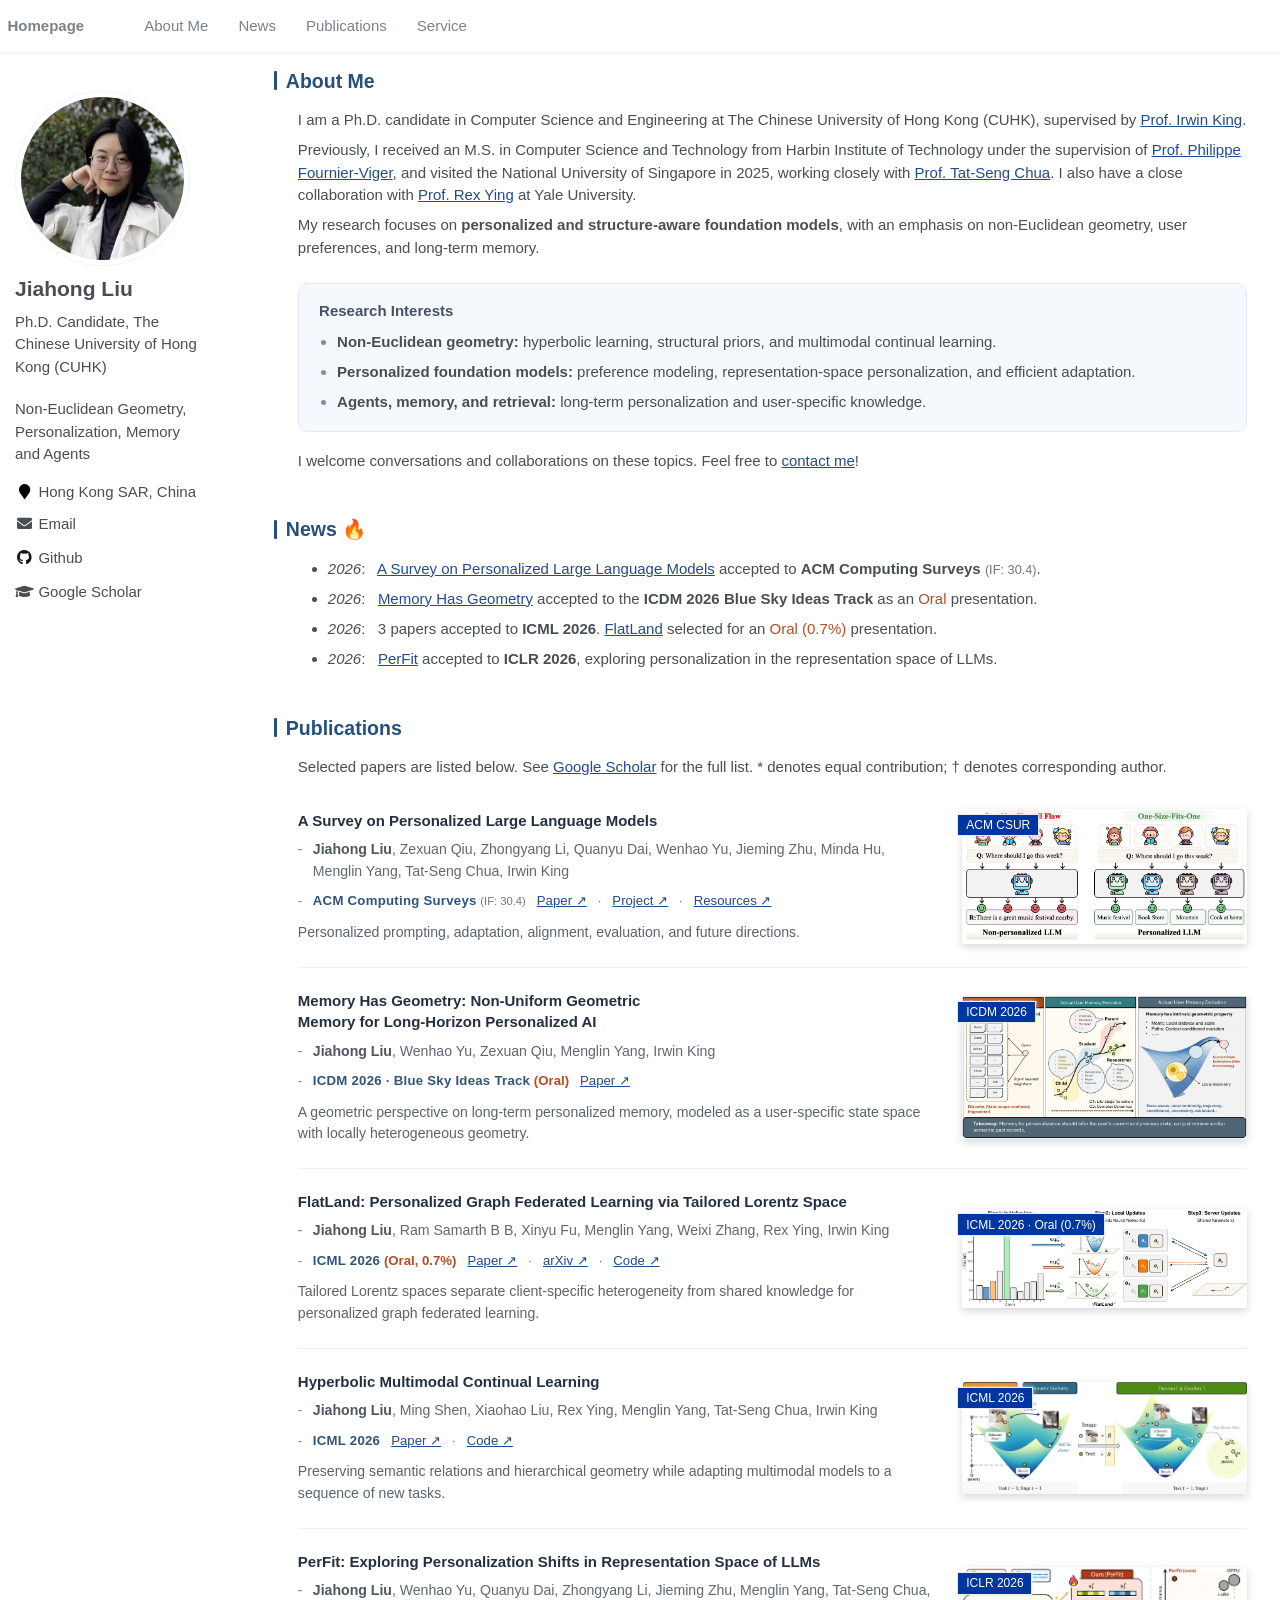
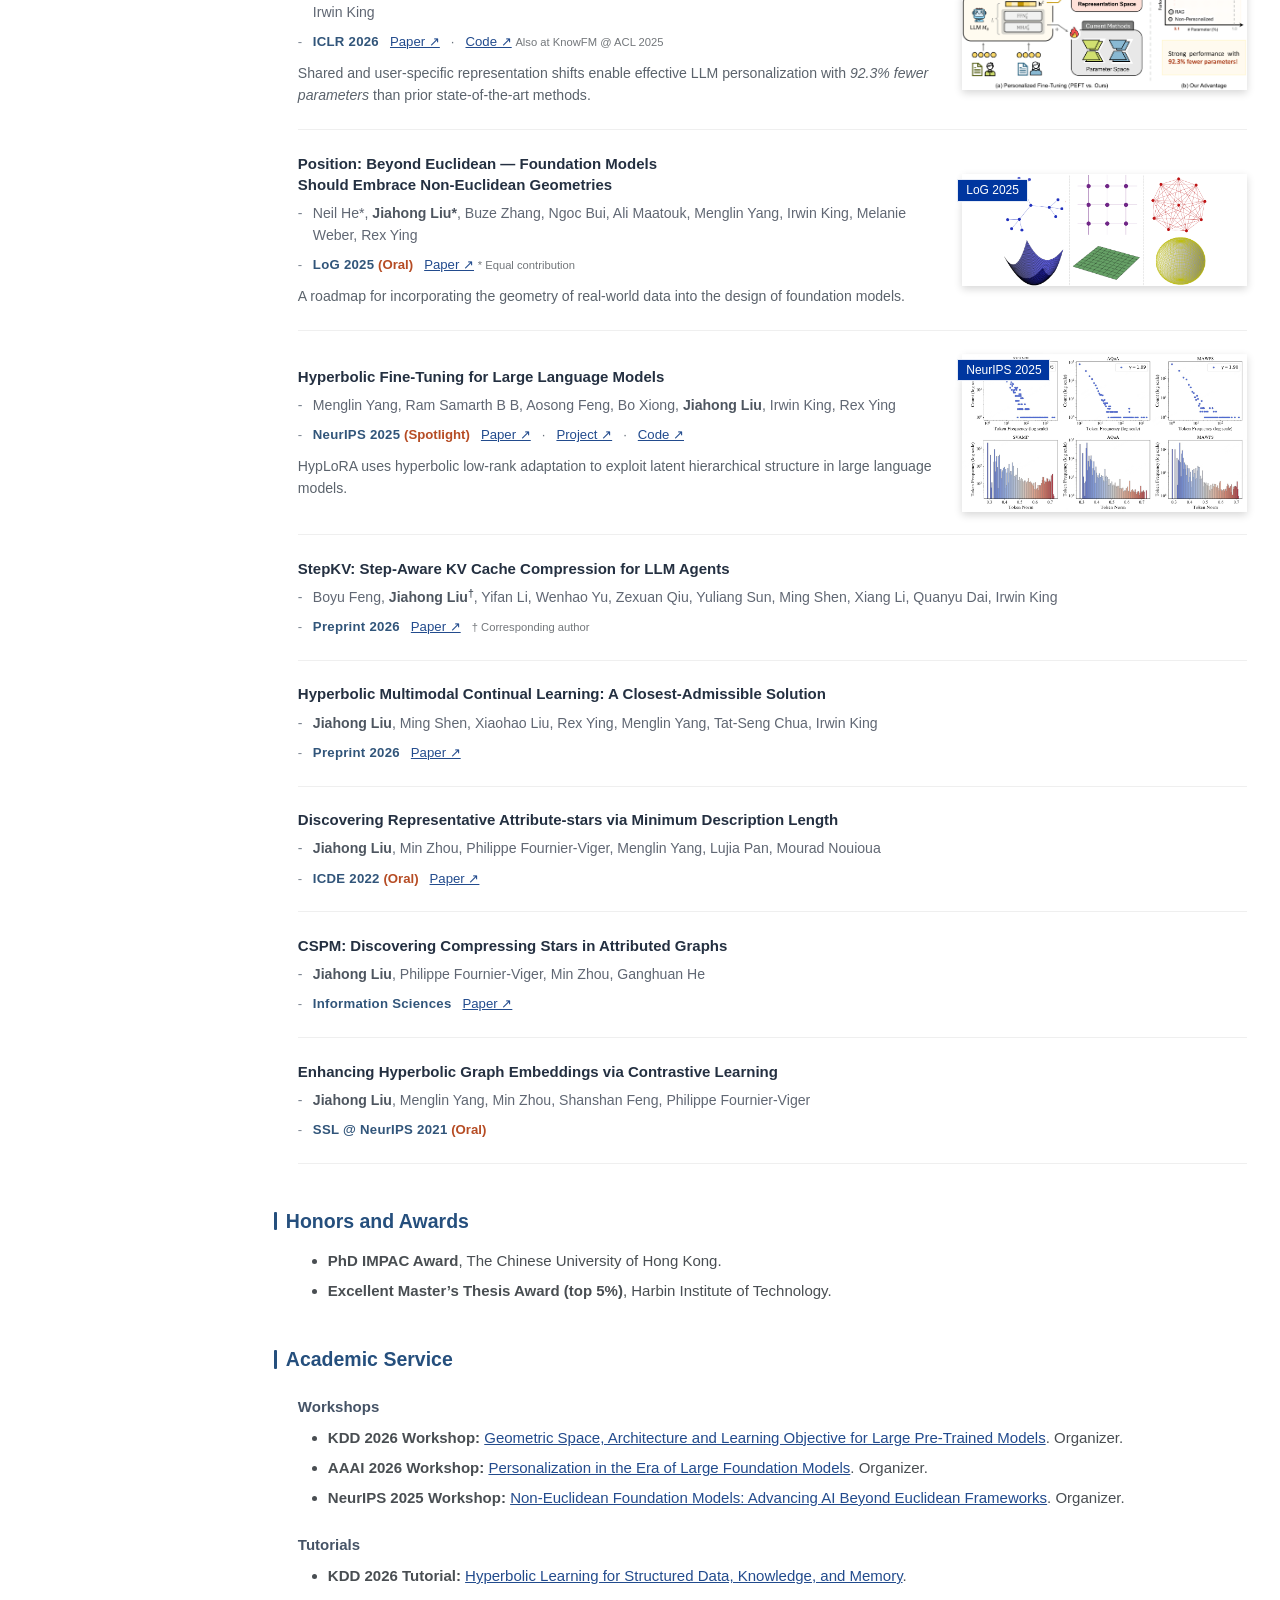
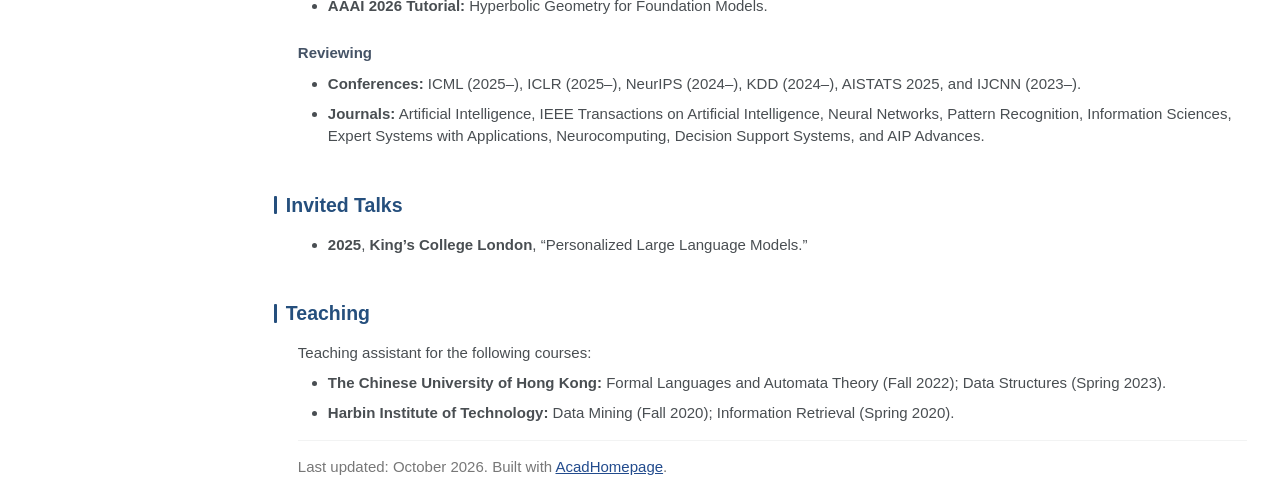
==== commit 1b83c226: "Remove whitespace above survey thumbnail" ====
--- a/index.html
+++ b/index.html
@@ -1 +1 @@
-<!doctype html><html lang="en" class="no-js"><head><meta charset="utf-8"><title>Jiahong Liu - Homepage</title><meta property="og:locale" content="en"><meta property="og:site_name" content="Jiahong Liu"><meta property="og:title" content="Jiahong Liu"><link rel="canonical" href="https://jiahongliu21.github.io/"><meta property="og:url" content="https://jiahongliu21.github.io/"><meta property="og:description" content="Jiahong Liu, Ph.D. candidate at CUHK. Personalized foundation models, non-Euclidean geometry, and agents with long-term memory."><meta name="HandheldFriendly" content="True"><meta name="MobileOptimized" content="320"><meta name="viewport" content="width=device-width,initial-scale=1"><script>document.documentElement.className=document.documentElement.className.replace(/\bno-js\b/g,"")+" js "</script><link rel="stylesheet" href="assets/css/main.css?v=1793411339"><meta http-equiv="cleartype" content="on"><link rel="icon" type="image/svg+xml" href="images/favicon.svg?v=poincare-site-blue-20261028"><meta name="theme-color" content="#ffffff"><link rel="stylesheet" href="assets/css/academicons.css"><link rel="stylesheet" href="assets/css/personal.css?v=1793411339"></head><body><div class="masthead"><div class="masthead__inner-wrap"><div class="masthead__menu"><nav id="site-nav" class="greedy-nav"><button><div class="navicon"></div></button><ul class="visible-links"><li class="masthead__menu-item masthead__menu-item--lg masthead__menu-home-item"><a href="#about-me">Homepage</a></li><li class="masthead__menu-item"><a href="#about-me">About Me</a></li><li class="masthead__menu-item"><a href="#-news">News</a></li><li class="masthead__menu-item"><a href="#-publications">Publications</a></li><li class="masthead__menu-item"><a href="#-academic-service">Service</a></li></ul><ul class="hidden-links hidden"></ul></nav></div></div></div><div id="main" role="main"><div class="sidebar sticky"><div itemscope itemtype="http://schema.org/Person" class="profile_box"><div class="author__avatar"><img src="images/jiahong-liu.jpg" class="author__avatar" alt="Jiahong Liu"></div><div class="author__content"><h3 class="author__name">Jiahong Liu</h3><p class="author__bio">Ph.D. Candidate, The Chinese University of Hong Kong (CUHK)</p></div><div class="author__urls-wrapper"><ul class="author__urls social-icons"><li><div style="white-space:normal;margin-bottom:1em">Non-Euclidean Geometry, Personalization, Memory and Agents</div></li><li><i class="fa fa-fw fa-map-marker" aria-hidden="true"></i> Hong Kong SAR, China</li><li><a href="mailto:jiahong.liu21@gmail.com"><i class="fas fa-fw fa-envelope" aria-hidden="true"></i> Email</a></li><li><a href="https://github.com/JiahongLiu21"><i class="fab fa-fw fa-github" aria-hidden="true"></i> Github</a></li><li><a href="https://scholar.google.com.hk/citations?user=cIWPMtsAAAAJ&hl=en"><i class="fas fa-fw fa-graduation-cap"></i> Google Scholar</a></li></ul><div class="author__urls_sm"><a href="mailto:jiahong.liu21@gmail.com"><i class="fas fa-fw fa-envelope" aria-hidden="true"></i></a> <a href="https://github.com/JiahongLiu21"><i class="fab fa-fw fa-github" aria-hidden="true"></i></a> <a href="https://scholar.google.com.hk/citations?user=cIWPMtsAAAAJ&hl=en"><i class="fas fa-fw fa-graduation-cap"></i></a></div></div></div></div><article class="page" itemscope itemtype="http://schema.org/CreativeWork"><meta itemprop="headline" content=""><div class="page__inner-wrap"><section class="page__content" itemprop="text"><h1 id="about-me">About Me</h1><p>I am a Ph.D. candidate in Computer Science and Engineering at The Chinese University of Hong Kong (CUHK), supervised by <a href="https://scholar.google.com/citations?user=MXvC7tkAAAAJ&amp;hl=en">Prof. Irwin King</a>.</p><p>Previously, I received an M.S. in Computer Science and Technology from Harbin Institute of Technology under the supervision of <a href="https://scholar.google.com/citations?user=QG_7KjoAAAAJ&amp;hl=en">Prof. Philippe Fournier-Viger</a>, and visited the National University of Singapore in 2025, working closely with <a href="https://scholar.google.com/citations?user=Z9DWCBEAAAAJ&amp;hl=en">Prof. Tat-Seng Chua</a>. I also have a close collaboration with <a href="https://scholar.google.com/citations?user=6fqNXooAAAAJ&amp;hl=en">Prof. Rex Ying</a> at Yale University.</p><p>My research focuses on <strong>personalized and structure-aware foundation models</strong>, with an emphasis on non-Euclidean geometry, user preferences, and long-term memory.</p><div class="research-interests"><h3 id="research-interests">Research Interests</h3><ul><li><strong>Non-Euclidean geometry:</strong> hyperbolic learning, structural priors, and multimodal continual learning.</li><li><strong>Personalized foundation models:</strong> preference modeling, representation-space personalization, and efficient adaptation.</li><li><strong>Agents, memory, and retrieval:</strong> long-term personalization and user-specific knowledge.</li></ul></div><p>I welcome conversations and collaborations on these topics. Feel free to <a href="mailto:jiahong.liu21@gmail.com">contact me</a>!</p><h1 id="-news">News 🔥</h1><ul><li><em>2026</em>:   <a href="https://personalizedllm.github.io/papers/survey/" target="_blank" rel="noopener noreferrer">A Survey on Personalized Large Language Models</a> accepted to <strong>ACM Computing Surveys</strong> <span class="paper-note" title="Journal Impact Factor reported by ACM in July 2026">(IF: 30.4)</span>.</li><li><em>2026</em>:   <a href="https://arxiv.org/abs/2609.17969" target="_blank" rel="noopener noreferrer">Memory Has Geometry</a> accepted to the <strong>ICDM 2026 Blue Sky Ideas Track</strong> as an <span class="text-highlight">Oral</span> presentation.</li><li><em>2026</em>:   3 papers accepted to <strong>ICML 2026</strong>. <a href="https://proceedings.mlr.press/v306/liu26b.html" target="_blank" rel="noopener noreferrer">FlatLand</a> selected for an <span class="text-highlight">Oral (0.7%)</span> presentation.</li><li><em>2026</em>:   <a href="https://openreview.net/forum?id=Lwn67fk9e1" target="_blank" rel="noopener noreferrer">PerFit</a> accepted to <strong>ICLR 2026</strong>, exploring personalization in the representation space of LLMs.</li></ul><h1 id="-publications">Publications</h1><p>Selected papers are listed below. See <a href="https://scholar.google.com.hk/citations?user=cIWPMtsAAAAJ&amp;hl=en">Google Scholar</a> for the full list. * denotes equal contribution; † denotes corresponding author.</p><div class="paper-entry paper-entry--illustrated"><div class="paper-entry-text"><p><a href="https://personalizedllm.github.io/papers/survey/" target="_blank" rel="noopener noreferrer">A Survey on Personalized Large Language Models</a></p><p><strong>Jiahong Liu</strong>, Zexuan Qiu, Zhongyang Li, Quanyu Dai, Wenhao Yu, Jieming Zhu, Minda Hu, Menglin Yang, Tat-Seng Chua, Irwin King</p><p><strong>ACM Computing Surveys</strong> <span class="paper-note" title="Journal Impact Factor reported by ACM in July 2026">(IF: 30.4)</span>   <a href="https://arxiv.org/abs/2502.11528" target="_blank" rel="noopener noreferrer">Paper ↗</a>   ·   <a href="https://personalizedllm.github.io/papers/survey/" target="_blank" rel="noopener noreferrer">Project ↗</a>   ·   <a href="https://github.com/JiahongLiu21/Awesome-Personalized-Large-Language-Models" target="_blank" rel="noopener noreferrer">Resources ↗</a></p><p>Personalized prompting, adaptation, alignment, evaluation, and future directions.</p></div><div class="paper-entry-image"><a href="images/personalized-llm-survey.png" target="_blank" rel="noopener noreferrer" aria-label="Open full-size paper figure" style="padding-top:1.6rem"><span class="badge">ACM CSUR</span><img src="images/personalized-llm-survey.png" alt="One-size-fits-all responses compared with personalized LLM responses" width="100%" loading="lazy" style="aspect-ratio:1934/920;object-fit:cover;object-position:right"></a></div></div><div class="paper-entry paper-entry--illustrated"><div class="paper-entry-text"><p><a href="https://arxiv.org/abs/2609.17969" target="_blank" rel="noopener noreferrer">Memory Has Geometry: Non-Uniform Geometric Memory for Long-Horizon Personalized AI</a></p><p><strong>Jiahong Liu</strong>, Wenhao Yu, Zexuan Qiu, Menglin Yang, Irwin King</p><p><strong>ICDM 2026 · Blue Sky Ideas Track</strong> <strong class="paper-award">(Oral)</strong>   <a href="https://arxiv.org/abs/2609.17969" target="_blank" rel="noopener noreferrer">Paper ↗</a></p><p>A geometric perspective on long-term personalized memory, modeled as a user-specific state space with locally heterogeneous geometry.</p></div><div class="paper-entry-image"><a href="images/memory-geometry.png" target="_blank" rel="noopener noreferrer" aria-label="Open full-size paper figure"><span class="badge">ICDM 2026</span><img src="images/memory-geometry.png" alt="Conceptual framework from Memory Has Geometry" width="100%" loading="lazy"></a></div></div><div class="paper-entry paper-entry--illustrated"><div class="paper-entry-text"><p><a href="https://proceedings.mlr.press/v306/liu26b.html" target="_blank" rel="noopener noreferrer">FlatLand: Personalized Graph Federated Learning via Tailored Lorentz Space</a></p><p><strong>Jiahong Liu</strong>, Ram Samarth B B, Xinyu Fu, Menglin Yang, Weixi Zhang, Rex Ying, Irwin King</p><p><strong>ICML 2026</strong> <strong class="paper-award">(Oral, 0.7%)</strong>   <a href="https://proceedings.mlr.press/v306/liu26b.html" target="_blank" rel="noopener noreferrer">Paper ↗</a>   ·   <a href="https://arxiv.org/abs/2608.21096" target="_blank" rel="noopener noreferrer">arXiv ↗</a>   ·   <a href="https://github.com/HUBERILT/FlatLand_ICML" target="_blank" rel="noopener noreferrer">Code ↗</a></p><p>Tailored Lorentz spaces separate client-specific heterogeneity from shared knowledge for personalized graph federated learning.</p></div><div class="paper-entry-image"><a href="images/flatland.png" target="_blank" rel="noopener noreferrer" aria-label="Open full-size paper figure"><span class="badge">ICML 2026 · Oral (0.7%)</span><img src="images/flatland.png" alt="FlatLand framework for personalized federated learning in tailored Lorentz spaces" width="100%" loading="lazy"></a></div></div><div class="paper-entry paper-entry--illustrated"><div class="paper-entry-text"><p><a href="https://proceedings.mlr.press/v306/liu26dq.html" target="_blank" rel="noopener noreferrer">Hyperbolic Multimodal Continual Learning</a></p><p><strong>Jiahong Liu</strong>, Ming Shen, Xiaohao Liu, Rex Ying, Menglin Yang, Tat-Seng Chua, Irwin King</p><p><strong>ICML 2026</strong>   <a href="https://proceedings.mlr.press/v306/liu26dq.html" target="_blank" rel="noopener noreferrer">Paper ↗</a>   ·   <a href="https://github.com/HUBERILT/HMCL_ICML" target="_blank" rel="noopener noreferrer">Code ↗</a></p><p>Preserving semantic relations and hierarchical geometry while adapting multimodal models to a sequence of new tasks.</p></div><div class="paper-entry-image"><a href="images/hmcl.png" target="_blank" rel="noopener noreferrer" aria-label="Open full-size paper figure"><span class="badge">ICML 2026</span><img src="images/hmcl.png" alt="HMCL preserves semantic similarity and hierarchy under a shared hyperbolic isometry" width="100%" loading="lazy"></a></div></div><div class="paper-entry paper-entry--illustrated"><div class="paper-entry-text"><p><a href="https://openreview.net/forum?id=Lwn67fk9e1" target="_blank" rel="noopener noreferrer">PerFit: Exploring Personalization Shifts in Representation Space of LLMs</a></p><p><strong>Jiahong Liu</strong>, Wenhao Yu, Quanyu Dai, Zhongyang Li, Jieming Zhu, Menglin Yang, Tat-Seng Chua, Irwin King</p><p><strong>ICLR 2026</strong>   <a href="https://openreview.net/forum?id=Lwn67fk9e1" target="_blank" rel="noopener noreferrer">Paper ↗</a>   ·   <a href="https://github.com/JiahongLiu21/PerFit" target="_blank" rel="noopener noreferrer">Code ↗</a> <span class="paper-note">Also at KnowFM @ ACL 2025</span></p><p>Shared and user-specific representation shifts enable effective LLM personalization with <em>92.3% fewer parameters</em> than prior state-of-the-art methods.</p></div><div class="paper-entry-image"><a href="images/perfit.png" target="_blank" rel="noopener noreferrer" aria-label="Open full-size paper figure"><span class="badge">ICLR 2026</span><img src="images/perfit.png" alt="PerFit learns shared and user-specific shifts in the representation space of LLMs" width="100%" loading="lazy"></a></div></div><div class="paper-entry paper-entry--illustrated"><div class="paper-entry-text"><p><a href="https://arxiv.org/abs/2504.08896" target="_blank" rel="noopener noreferrer">Position: Beyond Euclidean — Foundation Models Should Embrace Non-Euclidean Geometries</a></p><p>Neil He*, <strong>Jiahong Liu*</strong>, Buze Zhang, Ngoc Bui, Ali Maatouk, Menglin Yang, Irwin King, Melanie Weber, Rex Ying</p><p><strong>LoG 2025</strong> <strong class="paper-award">(Oral)</strong>   <a href="https://arxiv.org/abs/2504.08896" target="_blank" rel="noopener noreferrer">Paper ↗</a> <span class="paper-note">* Equal contribution</span></p><p>A roadmap for incorporating the geometry of real-world data into the design of foundation models.</p></div><div class="paper-entry-image paper-entry-image--compact"><a href="images/beyond-euclidean.png" target="_blank" rel="noopener noreferrer" aria-label="Open full-size paper figure"><span class="badge">LoG 2025</span><img src="images/beyond-euclidean.png" alt="Hyperbolic, Euclidean, and spherical geometries model different token relationships" width="100%" loading="lazy"></a></div></div><div class="paper-entry paper-entry--illustrated"><div class="paper-entry-text"><p><a href="https://hyperboliclearning.github.io/work/hyplora/" target="_blank" rel="noopener noreferrer">Hyperbolic Fine-Tuning for Large Language Models</a></p><p>Menglin Yang, Ram Samarth B B, Aosong Feng, Bo Xiong, <strong>Jiahong Liu</strong>, Irwin King, Rex Ying</p><p><strong>NeurIPS 2025</strong> <strong class="paper-award">(Spotlight)</strong>   <a href="https://papers.nips.cc/paper_files/paper/2025/file/2a711847bb13b3c55ad74853b7efd70a-Paper-Conference.pdf" target="_blank" rel="noopener noreferrer">Paper ↗</a>   ·   <a href="https://hyperboliclearning.github.io/work/hyplora/" target="_blank" rel="noopener noreferrer">Project ↗</a>   ·   <a href="https://github.com/marlin-codes/HypLLM" target="_blank" rel="noopener noreferrer">Code ↗</a></p><p>HypLoRA uses hyperbolic low-rank adaptation to exploit latent hierarchical structure in large language models.</p></div><div class="paper-entry-image"><a href="images/hyplora.jpg" target="_blank" rel="noopener noreferrer" aria-label="Open full-size paper figure"><span class="badge">NeurIPS 2025</span><img src="images/hyplora.jpg" alt="HypLoRA illustration of token frequency, embedding norms, and hierarchical geometry" width="100%" loading="lazy"></a></div></div><div class="paper-entry paper-entry-text"><p><a href="https://arxiv.org/abs/2609.22158" target="_blank" rel="noopener noreferrer">StepKV: Step-Aware KV Cache Compression for LLM Agents</a></p><p>Boyu Feng, <strong>Jiahong Liu<sup>†</sup></strong>, Yifan Li, Wenhao Yu, Zexuan Qiu, Yuliang Sun, Ming Shen, Xiang Li, Quanyu Dai, Irwin King</p><p><strong>Preprint 2026</strong>   <a href="https://arxiv.org/abs/2609.22158" target="_blank" rel="noopener noreferrer">Paper ↗</a>   <span class="paper-note">† Corresponding author</span></p></div><div class="paper-entry paper-entry-text"><p><a href="https://arxiv.org/abs/2609.29329" target="_blank" rel="noopener noreferrer">Hyperbolic Multimodal Continual Learning: A Closest-Admissible Solution</a></p><p><strong>Jiahong Liu</strong>, Ming Shen, Xiaohao Liu, Rex Ying, Menglin Yang, Tat-Seng Chua, Irwin King</p><p><strong>Preprint 2026</strong>   <a href="https://arxiv.org/abs/2609.29329" target="_blank" rel="noopener noreferrer">Paper ↗</a></p></div><div class="paper-entry paper-entry-text"><p><a href="https://arxiv.org/abs/2204.12704" target="_blank" rel="noopener noreferrer">Discovering Representative Attribute-stars via Minimum Description Length</a></p><p><strong>Jiahong Liu</strong>, Min Zhou, Philippe Fournier-Viger, Menglin Yang, Lujia Pan, Mourad Nouioua</p><p><strong>ICDE 2022</strong> <strong class="paper-award">(Oral)</strong>   <a href="https://arxiv.org/abs/2204.12704" target="_blank" rel="noopener noreferrer">Paper ↗</a></p></div><div class="paper-entry paper-entry-text"><p><a href="https://doi.org/10.1016/j.ins.2022.08.008" target="_blank" rel="noopener noreferrer">CSPM: Discovering Compressing Stars in Attributed Graphs</a></p><p><strong>Jiahong Liu</strong>, Philippe Fournier-Viger, Min Zhou, Ganghuan He</p><p><strong>Information Sciences</strong>   <a href="https://doi.org/10.1016/j.ins.2022.08.008" target="_blank" rel="noopener noreferrer">Paper ↗</a></p></div><div class="paper-entry paper-entry-text"><p>Enhancing Hyperbolic Graph Embeddings via Contrastive Learning</p><p><strong>Jiahong Liu</strong>, Menglin Yang, Min Zhou, Shanshan Feng, Philippe Fournier-Viger</p><p><strong>SSL @ NeurIPS 2021</strong> <strong class="paper-award">(Oral)</strong></p></div><h1 id="-honors-and-awards">Honors and Awards</h1><ul><li><strong>PhD IMPAC Award</strong>, The Chinese University of Hong Kong.</li><li><strong>Excellent Master’s Thesis Award (top 5%)</strong>, Harbin Institute of Technology.</li></ul><h1 id="-academic-service">Academic Service</h1><h3 id="workshops">Workshops</h3><ul><li><strong>KDD 2026 Workshop:</strong> <a href="https://hyperboliclearning.github.io/events/kdd2026workshop">Geometric Space, Architecture and Learning Objective for Large Pre-Trained Models</a>. Organizer.</li><li><strong>AAAI 2026 Workshop:</strong> <a href="https://personalizedllm.github.io/events/perfm-aaai26/">Personalization in the Era of Large Foundation Models</a>. Organizer.</li><li><strong>NeurIPS 2025 Workshop:</strong> <a href="https://hyperboliclearning.github.io/events/neurips2025negelworkshop">Non-Euclidean Foundation Models: Advancing AI Beyond Euclidean Frameworks</a>. Organizer.</li></ul><h3 id="tutorials">Tutorials</h3><ul><li><strong>KDD 2026 Tutorial:</strong> <a href="https://hyperboliclearning.github.io/events/kdd2026tutorial">Hyperbolic Learning for Structured Data, Knowledge, and Memory</a>.</li><li><strong>AAAI 2026 Tutorial:</strong> Hyperbolic Geometry for Foundation Models.</li></ul><h3 id="reviewing">Reviewing</h3><ul><li><strong>Conferences:</strong> ICML (2025–), ICLR (2025–), NeurIPS (2024–), KDD (2024–), AISTATS 2025, and IJCNN (2023–).</li><li><strong>Journals:</strong> Artificial Intelligence, IEEE Transactions on Artificial Intelligence, Neural Networks, Pattern Recognition, Information Sciences, Expert Systems with Applications, Neurocomputing, Decision Support Systems, and AIP Advances.</li></ul><h1 id="-invited-talks">Invited Talks</h1><ul><li><strong>2025</strong>, <strong>King’s College London</strong>, “Personalized Large Language Models.”</li></ul><h1 id="-teaching">Teaching</h1><p>Teaching assistant for the following courses:</p><ul><li><strong>The Chinese University of Hong Kong:</strong> Formal Languages and Automata Theory (Fall 2022); Data Structures (Spring 2023).</li><li><strong>Harbin Institute of Technology:</strong> Data Mining (Fall 2020); Information Retrieval (Spring 2020).</li></ul><hr><p class="site-note">Last updated: October 2026. Built with <a href="https://github.com/RayeRen/acad-homepage.github.io">AcadHomepage</a>.</p></section></div></article></div><script src="assets/js/main.min.js"></script><script data-goatcounter="https://jiahongliu21.goatcounter.com/count" async src="https://gc.zgo.at/count.js"></script><script src="assets/js/personal.js?v=1793411339"></script></body></html>
+<!doctype html><html lang="en" class="no-js"><head><meta charset="utf-8"><title>Jiahong Liu - Homepage</title><meta property="og:locale" content="en"><meta property="og:site_name" content="Jiahong Liu"><meta property="og:title" content="Jiahong Liu"><link rel="canonical" href="https://jiahongliu21.github.io/"><meta property="og:url" content="https://jiahongliu21.github.io/"><meta property="og:description" content="Jiahong Liu, Ph.D. candidate at CUHK. Personalized foundation models, non-Euclidean geometry, and agents with long-term memory."><meta name="HandheldFriendly" content="True"><meta name="MobileOptimized" content="320"><meta name="viewport" content="width=device-width,initial-scale=1"><script>document.documentElement.className=document.documentElement.className.replace(/\bno-js\b/g,"")+" js "</script><link rel="stylesheet" href="assets/css/main.css?v=1793411454"><meta http-equiv="cleartype" content="on"><link rel="icon" type="image/svg+xml" href="images/favicon.svg?v=poincare-site-blue-20261028"><meta name="theme-color" content="#ffffff"><link rel="stylesheet" href="assets/css/academicons.css"><link rel="stylesheet" href="assets/css/personal.css?v=1793411454"></head><body><div class="masthead"><div class="masthead__inner-wrap"><div class="masthead__menu"><nav id="site-nav" class="greedy-nav"><button><div class="navicon"></div></button><ul class="visible-links"><li class="masthead__menu-item masthead__menu-item--lg masthead__menu-home-item"><a href="#about-me">Homepage</a></li><li class="masthead__menu-item"><a href="#about-me">About Me</a></li><li class="masthead__menu-item"><a href="#-news">News</a></li><li class="masthead__menu-item"><a href="#-publications">Publications</a></li><li class="masthead__menu-item"><a href="#-academic-service">Service</a></li></ul><ul class="hidden-links hidden"></ul></nav></div></div></div><div id="main" role="main"><div class="sidebar sticky"><div itemscope itemtype="http://schema.org/Person" class="profile_box"><div class="author__avatar"><img src="images/jiahong-liu.jpg" class="author__avatar" alt="Jiahong Liu"></div><div class="author__content"><h3 class="author__name">Jiahong Liu</h3><p class="author__bio">Ph.D. Candidate, The Chinese University of Hong Kong (CUHK)</p></div><div class="author__urls-wrapper"><ul class="author__urls social-icons"><li><div style="white-space:normal;margin-bottom:1em">Non-Euclidean Geometry, Personalization, Memory and Agents</div></li><li><i class="fa fa-fw fa-map-marker" aria-hidden="true"></i> Hong Kong SAR, China</li><li><a href="mailto:jiahong.liu21@gmail.com"><i class="fas fa-fw fa-envelope" aria-hidden="true"></i> Email</a></li><li><a href="https://github.com/JiahongLiu21"><i class="fab fa-fw fa-github" aria-hidden="true"></i> Github</a></li><li><a href="https://scholar.google.com.hk/citations?user=cIWPMtsAAAAJ&hl=en"><i class="fas fa-fw fa-graduation-cap"></i> Google Scholar</a></li></ul><div class="author__urls_sm"><a href="mailto:jiahong.liu21@gmail.com"><i class="fas fa-fw fa-envelope" aria-hidden="true"></i></a> <a href="https://github.com/JiahongLiu21"><i class="fab fa-fw fa-github" aria-hidden="true"></i></a> <a href="https://scholar.google.com.hk/citations?user=cIWPMtsAAAAJ&hl=en"><i class="fas fa-fw fa-graduation-cap"></i></a></div></div></div></div><article class="page" itemscope itemtype="http://schema.org/CreativeWork"><meta itemprop="headline" content=""><div class="page__inner-wrap"><section class="page__content" itemprop="text"><h1 id="about-me">About Me</h1><p>I am a Ph.D. candidate in Computer Science and Engineering at The Chinese University of Hong Kong (CUHK), supervised by <a href="https://scholar.google.com/citations?user=MXvC7tkAAAAJ&amp;hl=en">Prof. Irwin King</a>.</p><p>Previously, I received an M.S. in Computer Science and Technology from Harbin Institute of Technology under the supervision of <a href="https://scholar.google.com/citations?user=QG_7KjoAAAAJ&amp;hl=en">Prof. Philippe Fournier-Viger</a>, and visited the National University of Singapore in 2025, working closely with <a href="https://scholar.google.com/citations?user=Z9DWCBEAAAAJ&amp;hl=en">Prof. Tat-Seng Chua</a>. I also have a close collaboration with <a href="https://scholar.google.com/citations?user=6fqNXooAAAAJ&amp;hl=en">Prof. Rex Ying</a> at Yale University.</p><p>My research focuses on <strong>personalized and structure-aware foundation models</strong>, with an emphasis on non-Euclidean geometry, user preferences, and long-term memory.</p><div class="research-interests"><h3 id="research-interests">Research Interests</h3><ul><li><strong>Non-Euclidean geometry:</strong> hyperbolic learning, structural priors, and multimodal continual learning.</li><li><strong>Personalized foundation models:</strong> preference modeling, representation-space personalization, and efficient adaptation.</li><li><strong>Agents, memory, and retrieval:</strong> long-term personalization and user-specific knowledge.</li></ul></div><p>I welcome conversations and collaborations on these topics. Feel free to <a href="mailto:jiahong.liu21@gmail.com">contact me</a>!</p><h1 id="-news">News 🔥</h1><ul><li><em>2026</em>:   <a href="https://personalizedllm.github.io/papers/survey/" target="_blank" rel="noopener noreferrer">A Survey on Personalized Large Language Models</a> accepted to <strong>ACM Computing Surveys</strong> <span class="paper-note" title="Journal Impact Factor reported by ACM in July 2026">(IF: 30.4)</span>.</li><li><em>2026</em>:   <a href="https://arxiv.org/abs/2609.17969" target="_blank" rel="noopener noreferrer">Memory Has Geometry</a> accepted to the <strong>ICDM 2026 Blue Sky Ideas Track</strong> as an <span class="text-highlight">Oral</span> presentation.</li><li><em>2026</em>:   3 papers accepted to <strong>ICML 2026</strong>. <a href="https://proceedings.mlr.press/v306/liu26b.html" target="_blank" rel="noopener noreferrer">FlatLand</a> selected for an <span class="text-highlight">Oral (0.7%)</span> presentation.</li><li><em>2026</em>:   <a href="https://openreview.net/forum?id=Lwn67fk9e1" target="_blank" rel="noopener noreferrer">PerFit</a> accepted to <strong>ICLR 2026</strong>, exploring personalization in the representation space of LLMs.</li></ul><h1 id="-publications">Publications</h1><p>Selected papers are listed below. See <a href="https://scholar.google.com.hk/citations?user=cIWPMtsAAAAJ&amp;hl=en">Google Scholar</a> for the full list. * denotes equal contribution; † denotes corresponding author.</p><div class="paper-entry paper-entry--illustrated"><div class="paper-entry-text"><p><a href="https://personalizedllm.github.io/papers/survey/" target="_blank" rel="noopener noreferrer">A Survey on Personalized Large Language Models</a></p><p><strong>Jiahong Liu</strong>, Zexuan Qiu, Zhongyang Li, Quanyu Dai, Wenhao Yu, Jieming Zhu, Minda Hu, Menglin Yang, Tat-Seng Chua, Irwin King</p><p><strong>ACM Computing Surveys</strong> <span class="paper-note" title="Journal Impact Factor reported by ACM in July 2026">(IF: 30.4)</span>   <a href="https://arxiv.org/abs/2502.11528" target="_blank" rel="noopener noreferrer">Paper ↗</a>   ·   <a href="https://personalizedllm.github.io/papers/survey/" target="_blank" rel="noopener noreferrer">Project ↗</a>   ·   <a href="https://github.com/JiahongLiu21/Awesome-Personalized-Large-Language-Models" target="_blank" rel="noopener noreferrer">Resources ↗</a></p><p>Personalized prompting, adaptation, alignment, evaluation, and future directions.</p></div><div class="paper-entry-image"><a href="images/personalized-llm-survey.png" target="_blank" rel="noopener noreferrer" aria-label="Open full-size paper figure"><span class="badge">ACM CSUR</span><img src="images/personalized-llm-survey.png" alt="One-size-fits-all responses compared with personalized LLM responses" width="100%" loading="lazy" style="aspect-ratio:1934/920;object-fit:cover;object-position:right"></a></div></div><div class="paper-entry paper-entry--illustrated"><div class="paper-entry-text"><p><a href="https://arxiv.org/abs/2609.17969" target="_blank" rel="noopener noreferrer">Memory Has Geometry: Non-Uniform Geometric Memory for Long-Horizon Personalized AI</a></p><p><strong>Jiahong Liu</strong>, Wenhao Yu, Zexuan Qiu, Menglin Yang, Irwin King</p><p><strong>ICDM 2026 · Blue Sky Ideas Track</strong> <strong class="paper-award">(Oral)</strong>   <a href="https://arxiv.org/abs/2609.17969" target="_blank" rel="noopener noreferrer">Paper ↗</a></p><p>A geometric perspective on long-term personalized memory, modeled as a user-specific state space with locally heterogeneous geometry.</p></div><div class="paper-entry-image"><a href="images/memory-geometry.png" target="_blank" rel="noopener noreferrer" aria-label="Open full-size paper figure"><span class="badge">ICDM 2026</span><img src="images/memory-geometry.png" alt="Conceptual framework from Memory Has Geometry" width="100%" loading="lazy"></a></div></div><div class="paper-entry paper-entry--illustrated"><div class="paper-entry-text"><p><a href="https://proceedings.mlr.press/v306/liu26b.html" target="_blank" rel="noopener noreferrer">FlatLand: Personalized Graph Federated Learning via Tailored Lorentz Space</a></p><p><strong>Jiahong Liu</strong>, Ram Samarth B B, Xinyu Fu, Menglin Yang, Weixi Zhang, Rex Ying, Irwin King</p><p><strong>ICML 2026</strong> <strong class="paper-award">(Oral, 0.7%)</strong>   <a href="https://proceedings.mlr.press/v306/liu26b.html" target="_blank" rel="noopener noreferrer">Paper ↗</a>   ·   <a href="https://arxiv.org/abs/2608.21096" target="_blank" rel="noopener noreferrer">arXiv ↗</a>   ·   <a href="https://github.com/HUBERILT/FlatLand_ICML" target="_blank" rel="noopener noreferrer">Code ↗</a></p><p>Tailored Lorentz spaces separate client-specific heterogeneity from shared knowledge for personalized graph federated learning.</p></div><div class="paper-entry-image"><a href="images/flatland.png" target="_blank" rel="noopener noreferrer" aria-label="Open full-size paper figure"><span class="badge">ICML 2026 · Oral (0.7%)</span><img src="images/flatland.png" alt="FlatLand framework for personalized federated learning in tailored Lorentz spaces" width="100%" loading="lazy"></a></div></div><div class="paper-entry paper-entry--illustrated"><div class="paper-entry-text"><p><a href="https://proceedings.mlr.press/v306/liu26dq.html" target="_blank" rel="noopener noreferrer">Hyperbolic Multimodal Continual Learning</a></p><p><strong>Jiahong Liu</strong>, Ming Shen, Xiaohao Liu, Rex Ying, Menglin Yang, Tat-Seng Chua, Irwin King</p><p><strong>ICML 2026</strong>   <a href="https://proceedings.mlr.press/v306/liu26dq.html" target="_blank" rel="noopener noreferrer">Paper ↗</a>   ·   <a href="https://github.com/HUBERILT/HMCL_ICML" target="_blank" rel="noopener noreferrer">Code ↗</a></p><p>Preserving semantic relations and hierarchical geometry while adapting multimodal models to a sequence of new tasks.</p></div><div class="paper-entry-image"><a href="images/hmcl.png" target="_blank" rel="noopener noreferrer" aria-label="Open full-size paper figure"><span class="badge">ICML 2026</span><img src="images/hmcl.png" alt="HMCL preserves semantic similarity and hierarchy under a shared hyperbolic isometry" width="100%" loading="lazy"></a></div></div><div class="paper-entry paper-entry--illustrated"><div class="paper-entry-text"><p><a href="https://openreview.net/forum?id=Lwn67fk9e1" target="_blank" rel="noopener noreferrer">PerFit: Exploring Personalization Shifts in Representation Space of LLMs</a></p><p><strong>Jiahong Liu</strong>, Wenhao Yu, Quanyu Dai, Zhongyang Li, Jieming Zhu, Menglin Yang, Tat-Seng Chua, Irwin King</p><p><strong>ICLR 2026</strong>   <a href="https://openreview.net/forum?id=Lwn67fk9e1" target="_blank" rel="noopener noreferrer">Paper ↗</a>   ·   <a href="https://github.com/JiahongLiu21/PerFit" target="_blank" rel="noopener noreferrer">Code ↗</a> <span class="paper-note">Also at KnowFM @ ACL 2025</span></p><p>Shared and user-specific representation shifts enable effective LLM personalization with <em>92.3% fewer parameters</em> than prior state-of-the-art methods.</p></div><div class="paper-entry-image"><a href="images/perfit.png" target="_blank" rel="noopener noreferrer" aria-label="Open full-size paper figure"><span class="badge">ICLR 2026</span><img src="images/perfit.png" alt="PerFit learns shared and user-specific shifts in the representation space of LLMs" width="100%" loading="lazy"></a></div></div><div class="paper-entry paper-entry--illustrated"><div class="paper-entry-text"><p><a href="https://arxiv.org/abs/2504.08896" target="_blank" rel="noopener noreferrer">Position: Beyond Euclidean — Foundation Models Should Embrace Non-Euclidean Geometries</a></p><p>Neil He*, <strong>Jiahong Liu*</strong>, Buze Zhang, Ngoc Bui, Ali Maatouk, Menglin Yang, Irwin King, Melanie Weber, Rex Ying</p><p><strong>LoG 2025</strong> <strong class="paper-award">(Oral)</strong>   <a href="https://arxiv.org/abs/2504.08896" target="_blank" rel="noopener noreferrer">Paper ↗</a> <span class="paper-note">* Equal contribution</span></p><p>A roadmap for incorporating the geometry of real-world data into the design of foundation models.</p></div><div class="paper-entry-image paper-entry-image--compact"><a href="images/beyond-euclidean.png" target="_blank" rel="noopener noreferrer" aria-label="Open full-size paper figure"><span class="badge">LoG 2025</span><img src="images/beyond-euclidean.png" alt="Hyperbolic, Euclidean, and spherical geometries model different token relationships" width="100%" loading="lazy"></a></div></div><div class="paper-entry paper-entry--illustrated"><div class="paper-entry-text"><p><a href="https://hyperboliclearning.github.io/work/hyplora/" target="_blank" rel="noopener noreferrer">Hyperbolic Fine-Tuning for Large Language Models</a></p><p>Menglin Yang, Ram Samarth B B, Aosong Feng, Bo Xiong, <strong>Jiahong Liu</strong>, Irwin King, Rex Ying</p><p><strong>NeurIPS 2025</strong> <strong class="paper-award">(Spotlight)</strong>   <a href="https://papers.nips.cc/paper_files/paper/2025/file/2a711847bb13b3c55ad74853b7efd70a-Paper-Conference.pdf" target="_blank" rel="noopener noreferrer">Paper ↗</a>   ·   <a href="https://hyperboliclearning.github.io/work/hyplora/" target="_blank" rel="noopener noreferrer">Project ↗</a>   ·   <a href="https://github.com/marlin-codes/HypLLM" target="_blank" rel="noopener noreferrer">Code ↗</a></p><p>HypLoRA uses hyperbolic low-rank adaptation to exploit latent hierarchical structure in large language models.</p></div><div class="paper-entry-image"><a href="images/hyplora.jpg" target="_blank" rel="noopener noreferrer" aria-label="Open full-size paper figure"><span class="badge">NeurIPS 2025</span><img src="images/hyplora.jpg" alt="HypLoRA illustration of token frequency, embedding norms, and hierarchical geometry" width="100%" loading="lazy"></a></div></div><div class="paper-entry paper-entry-text"><p><a href="https://arxiv.org/abs/2609.22158" target="_blank" rel="noopener noreferrer">StepKV: Step-Aware KV Cache Compression for LLM Agents</a></p><p>Boyu Feng, <strong>Jiahong Liu<sup>†</sup></strong>, Yifan Li, Wenhao Yu, Zexuan Qiu, Yuliang Sun, Ming Shen, Xiang Li, Quanyu Dai, Irwin King</p><p><strong>Preprint 2026</strong>   <a href="https://arxiv.org/abs/2609.22158" target="_blank" rel="noopener noreferrer">Paper ↗</a>   <span class="paper-note">† Corresponding author</span></p></div><div class="paper-entry paper-entry-text"><p><a href="https://arxiv.org/abs/2609.29329" target="_blank" rel="noopener noreferrer">Hyperbolic Multimodal Continual Learning: A Closest-Admissible Solution</a></p><p><strong>Jiahong Liu</strong>, Ming Shen, Xiaohao Liu, Rex Ying, Menglin Yang, Tat-Seng Chua, Irwin King</p><p><strong>Preprint 2026</strong>   <a href="https://arxiv.org/abs/2609.29329" target="_blank" rel="noopener noreferrer">Paper ↗</a></p></div><div class="paper-entry paper-entry-text"><p><a href="https://arxiv.org/abs/2204.12704" target="_blank" rel="noopener noreferrer">Discovering Representative Attribute-stars via Minimum Description Length</a></p><p><strong>Jiahong Liu</strong>, Min Zhou, Philippe Fournier-Viger, Menglin Yang, Lujia Pan, Mourad Nouioua</p><p><strong>ICDE 2022</strong> <strong class="paper-award">(Oral)</strong>   <a href="https://arxiv.org/abs/2204.12704" target="_blank" rel="noopener noreferrer">Paper ↗</a></p></div><div class="paper-entry paper-entry-text"><p><a href="https://doi.org/10.1016/j.ins.2022.08.008" target="_blank" rel="noopener noreferrer">CSPM: Discovering Compressing Stars in Attributed Graphs</a></p><p><strong>Jiahong Liu</strong>, Philippe Fournier-Viger, Min Zhou, Ganghuan He</p><p><strong>Information Sciences</strong>   <a href="https://doi.org/10.1016/j.ins.2022.08.008" target="_blank" rel="noopener noreferrer">Paper ↗</a></p></div><div class="paper-entry paper-entry-text"><p>Enhancing Hyperbolic Graph Embeddings via Contrastive Learning</p><p><strong>Jiahong Liu</strong>, Menglin Yang, Min Zhou, Shanshan Feng, Philippe Fournier-Viger</p><p><strong>SSL @ NeurIPS 2021</strong> <strong class="paper-award">(Oral)</strong></p></div><h1 id="-honors-and-awards">Honors and Awards</h1><ul><li><strong>PhD IMPAC Award</strong>, The Chinese University of Hong Kong.</li><li><strong>Excellent Master’s Thesis Award (top 5%)</strong>, Harbin Institute of Technology.</li></ul><h1 id="-academic-service">Academic Service</h1><h3 id="workshops">Workshops</h3><ul><li><strong>KDD 2026 Workshop:</strong> <a href="https://hyperboliclearning.github.io/events/kdd2026workshop">Geometric Space, Architecture and Learning Objective for Large Pre-Trained Models</a>. Organizer.</li><li><strong>AAAI 2026 Workshop:</strong> <a href="https://personalizedllm.github.io/events/perfm-aaai26/">Personalization in the Era of Large Foundation Models</a>. Organizer.</li><li><strong>NeurIPS 2025 Workshop:</strong> <a href="https://hyperboliclearning.github.io/events/neurips2025negelworkshop">Non-Euclidean Foundation Models: Advancing AI Beyond Euclidean Frameworks</a>. Organizer.</li></ul><h3 id="tutorials">Tutorials</h3><ul><li><strong>KDD 2026 Tutorial:</strong> <a href="https://hyperboliclearning.github.io/events/kdd2026tutorial">Hyperbolic Learning for Structured Data, Knowledge, and Memory</a>.</li><li><strong>AAAI 2026 Tutorial:</strong> Hyperbolic Geometry for Foundation Models.</li></ul><h3 id="reviewing">Reviewing</h3><ul><li><strong>Conferences:</strong> ICML (2025–), ICLR (2025–), NeurIPS (2024–), KDD (2024–), AISTATS 2025, and IJCNN (2023–).</li><li><strong>Journals:</strong> Artificial Intelligence, IEEE Transactions on Artificial Intelligence, Neural Networks, Pattern Recognition, Information Sciences, Expert Systems with Applications, Neurocomputing, Decision Support Systems, and AIP Advances.</li></ul><h1 id="-invited-talks">Invited Talks</h1><ul><li><strong>2025</strong>, <strong>King’s College London</strong>, “Personalized Large Language Models.”</li></ul><h1 id="-teaching">Teaching</h1><p>Teaching assistant for the following courses:</p><ul><li><strong>The Chinese University of Hong Kong:</strong> Formal Languages and Automata Theory (Fall 2022); Data Structures (Spring 2023).</li><li><strong>Harbin Institute of Technology:</strong> Data Mining (Fall 2020); Information Retrieval (Spring 2020).</li></ul><hr><p class="site-note">Last updated: October 2026. Built with <a href="https://github.com/RayeRen/acad-homepage.github.io">AcadHomepage</a>.</p></section></div></article></div><script src="assets/js/main.min.js"></script><script data-goatcounter="https://jiahongliu21.goatcounter.com/count" async src="https://gc.zgo.at/count.js"></script><script src="assets/js/personal.js?v=1793411454"></script></body></html>
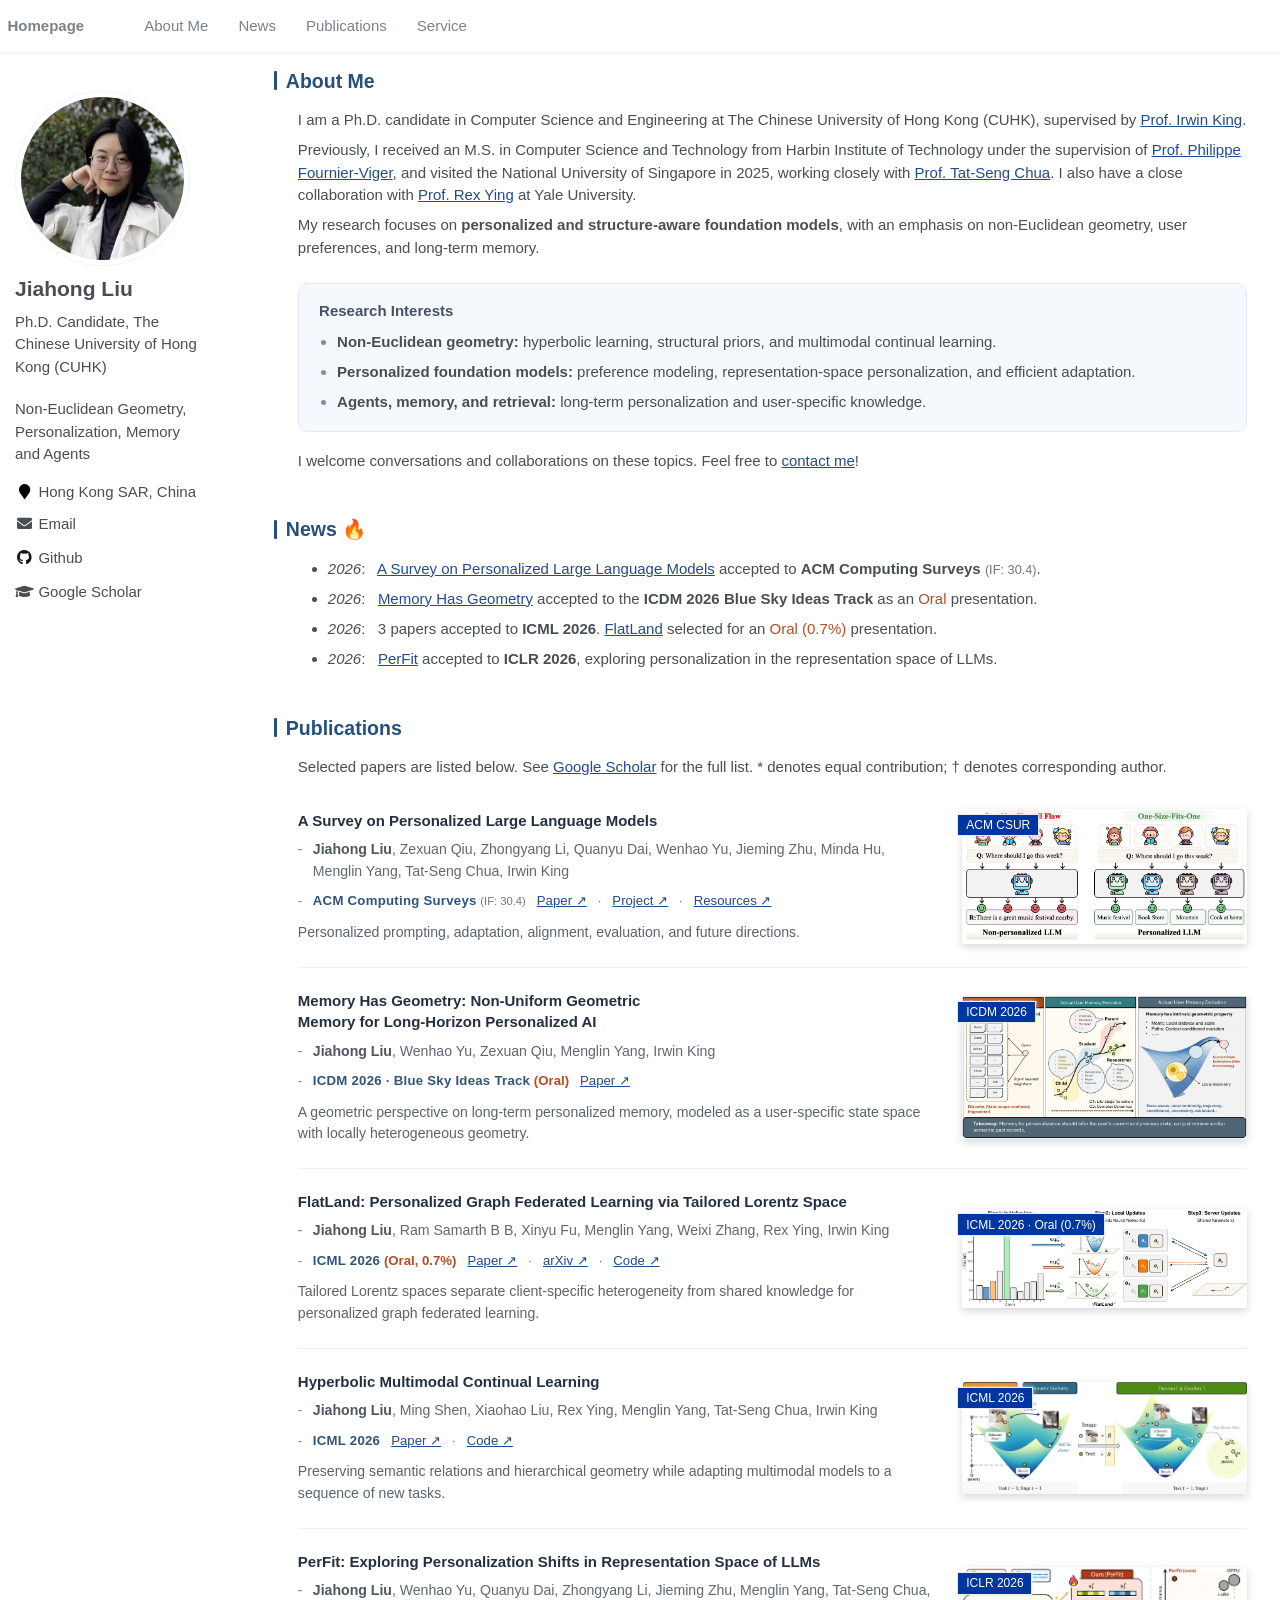
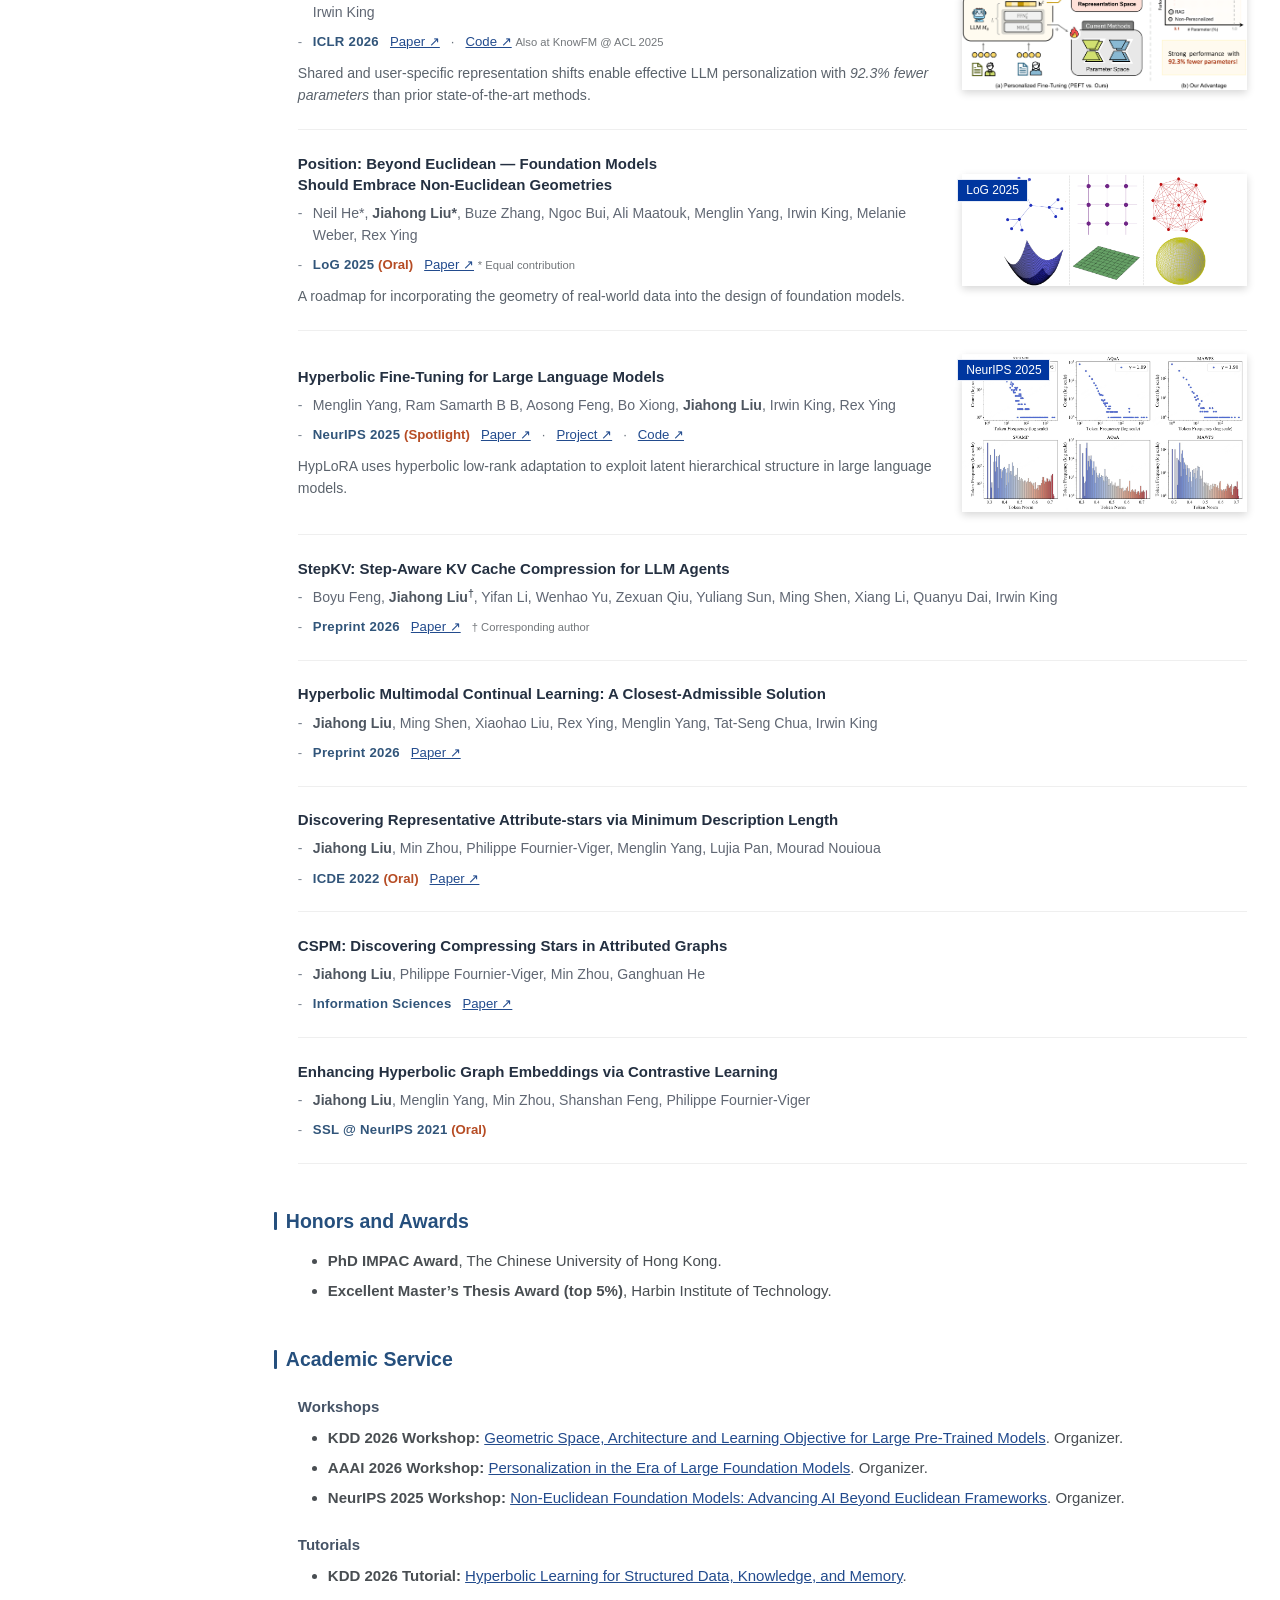
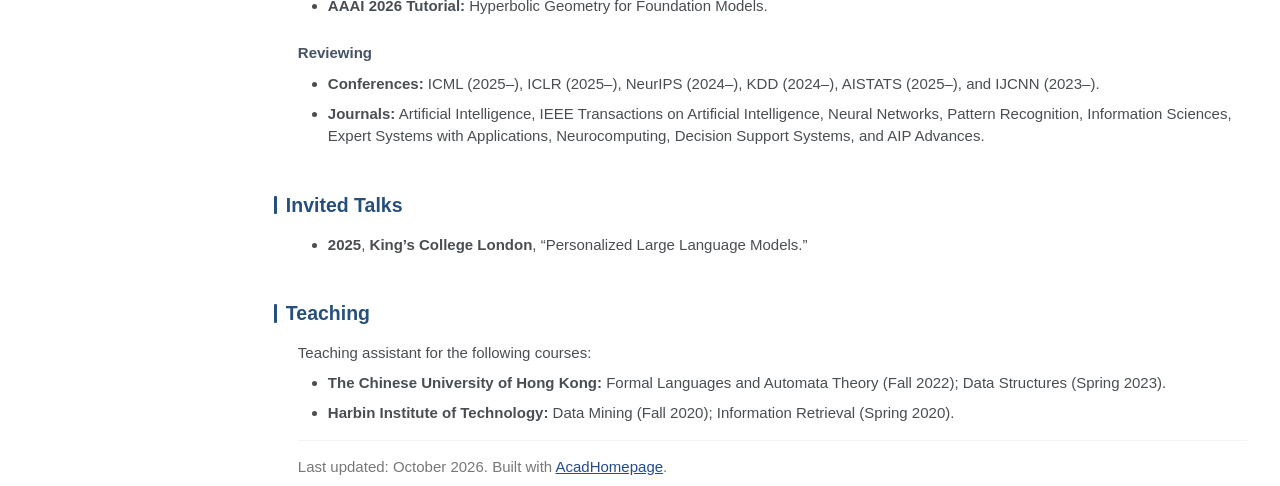
==== commit 247296ad: "Show AISTATS reviewing from 2025 onward" ====
--- a/index.html
+++ b/index.html
@@ -1 +1 @@
-<!doctype html><html lang="en" class="no-js"><head><meta charset="utf-8"><title>Jiahong Liu - Homepage</title><meta property="og:locale" content="en"><meta property="og:site_name" content="Jiahong Liu"><meta property="og:title" content="Jiahong Liu"><link rel="canonical" href="https://jiahongliu21.github.io/"><meta property="og:url" content="https://jiahongliu21.github.io/"><meta property="og:description" content="Jiahong Liu, Ph.D. candidate at CUHK. Personalized foundation models, non-Euclidean geometry, and agents with long-term memory."><meta name="HandheldFriendly" content="True"><meta name="MobileOptimized" content="320"><meta name="viewport" content="width=device-width,initial-scale=1"><script>document.documentElement.className=document.documentElement.className.replace(/\bno-js\b/g,"")+" js "</script><link rel="stylesheet" href="assets/css/main.css?v=1793411454"><meta http-equiv="cleartype" content="on"><link rel="icon" type="image/svg+xml" href="images/favicon.svg?v=poincare-site-blue-20261028"><meta name="theme-color" content="#ffffff"><link rel="stylesheet" href="assets/css/academicons.css"><link rel="stylesheet" href="assets/css/personal.css?v=1793411454"></head><body><div class="masthead"><div class="masthead__inner-wrap"><div class="masthead__menu"><nav id="site-nav" class="greedy-nav"><button><div class="navicon"></div></button><ul class="visible-links"><li class="masthead__menu-item masthead__menu-item--lg masthead__menu-home-item"><a href="#about-me">Homepage</a></li><li class="masthead__menu-item"><a href="#about-me">About Me</a></li><li class="masthead__menu-item"><a href="#-news">News</a></li><li class="masthead__menu-item"><a href="#-publications">Publications</a></li><li class="masthead__menu-item"><a href="#-academic-service">Service</a></li></ul><ul class="hidden-links hidden"></ul></nav></div></div></div><div id="main" role="main"><div class="sidebar sticky"><div itemscope itemtype="http://schema.org/Person" class="profile_box"><div class="author__avatar"><img src="images/jiahong-liu.jpg" class="author__avatar" alt="Jiahong Liu"></div><div class="author__content"><h3 class="author__name">Jiahong Liu</h3><p class="author__bio">Ph.D. Candidate, The Chinese University of Hong Kong (CUHK)</p></div><div class="author__urls-wrapper"><ul class="author__urls social-icons"><li><div style="white-space:normal;margin-bottom:1em">Non-Euclidean Geometry, Personalization, Memory and Agents</div></li><li><i class="fa fa-fw fa-map-marker" aria-hidden="true"></i> Hong Kong SAR, China</li><li><a href="mailto:jiahong.liu21@gmail.com"><i class="fas fa-fw fa-envelope" aria-hidden="true"></i> Email</a></li><li><a href="https://github.com/JiahongLiu21"><i class="fab fa-fw fa-github" aria-hidden="true"></i> Github</a></li><li><a href="https://scholar.google.com.hk/citations?user=cIWPMtsAAAAJ&hl=en"><i class="fas fa-fw fa-graduation-cap"></i> Google Scholar</a></li></ul><div class="author__urls_sm"><a href="mailto:jiahong.liu21@gmail.com"><i class="fas fa-fw fa-envelope" aria-hidden="true"></i></a> <a href="https://github.com/JiahongLiu21"><i class="fab fa-fw fa-github" aria-hidden="true"></i></a> <a href="https://scholar.google.com.hk/citations?user=cIWPMtsAAAAJ&hl=en"><i class="fas fa-fw fa-graduation-cap"></i></a></div></div></div></div><article class="page" itemscope itemtype="http://schema.org/CreativeWork"><meta itemprop="headline" content=""><div class="page__inner-wrap"><section class="page__content" itemprop="text"><h1 id="about-me">About Me</h1><p>I am a Ph.D. candidate in Computer Science and Engineering at The Chinese University of Hong Kong (CUHK), supervised by <a href="https://scholar.google.com/citations?user=MXvC7tkAAAAJ&amp;hl=en">Prof. Irwin King</a>.</p><p>Previously, I received an M.S. in Computer Science and Technology from Harbin Institute of Technology under the supervision of <a href="https://scholar.google.com/citations?user=QG_7KjoAAAAJ&amp;hl=en">Prof. Philippe Fournier-Viger</a>, and visited the National University of Singapore in 2025, working closely with <a href="https://scholar.google.com/citations?user=Z9DWCBEAAAAJ&amp;hl=en">Prof. Tat-Seng Chua</a>. I also have a close collaboration with <a href="https://scholar.google.com/citations?user=6fqNXooAAAAJ&amp;hl=en">Prof. Rex Ying</a> at Yale University.</p><p>My research focuses on <strong>personalized and structure-aware foundation models</strong>, with an emphasis on non-Euclidean geometry, user preferences, and long-term memory.</p><div class="research-interests"><h3 id="research-interests">Research Interests</h3><ul><li><strong>Non-Euclidean geometry:</strong> hyperbolic learning, structural priors, and multimodal continual learning.</li><li><strong>Personalized foundation models:</strong> preference modeling, representation-space personalization, and efficient adaptation.</li><li><strong>Agents, memory, and retrieval:</strong> long-term personalization and user-specific knowledge.</li></ul></div><p>I welcome conversations and collaborations on these topics. Feel free to <a href="mailto:jiahong.liu21@gmail.com">contact me</a>!</p><h1 id="-news">News 🔥</h1><ul><li><em>2026</em>:   <a href="https://personalizedllm.github.io/papers/survey/" target="_blank" rel="noopener noreferrer">A Survey on Personalized Large Language Models</a> accepted to <strong>ACM Computing Surveys</strong> <span class="paper-note" title="Journal Impact Factor reported by ACM in July 2026">(IF: 30.4)</span>.</li><li><em>2026</em>:   <a href="https://arxiv.org/abs/2609.17969" target="_blank" rel="noopener noreferrer">Memory Has Geometry</a> accepted to the <strong>ICDM 2026 Blue Sky Ideas Track</strong> as an <span class="text-highlight">Oral</span> presentation.</li><li><em>2026</em>:   3 papers accepted to <strong>ICML 2026</strong>. <a href="https://proceedings.mlr.press/v306/liu26b.html" target="_blank" rel="noopener noreferrer">FlatLand</a> selected for an <span class="text-highlight">Oral (0.7%)</span> presentation.</li><li><em>2026</em>:   <a href="https://openreview.net/forum?id=Lwn67fk9e1" target="_blank" rel="noopener noreferrer">PerFit</a> accepted to <strong>ICLR 2026</strong>, exploring personalization in the representation space of LLMs.</li></ul><h1 id="-publications">Publications</h1><p>Selected papers are listed below. See <a href="https://scholar.google.com.hk/citations?user=cIWPMtsAAAAJ&amp;hl=en">Google Scholar</a> for the full list. * denotes equal contribution; † denotes corresponding author.</p><div class="paper-entry paper-entry--illustrated"><div class="paper-entry-text"><p><a href="https://personalizedllm.github.io/papers/survey/" target="_blank" rel="noopener noreferrer">A Survey on Personalized Large Language Models</a></p><p><strong>Jiahong Liu</strong>, Zexuan Qiu, Zhongyang Li, Quanyu Dai, Wenhao Yu, Jieming Zhu, Minda Hu, Menglin Yang, Tat-Seng Chua, Irwin King</p><p><strong>ACM Computing Surveys</strong> <span class="paper-note" title="Journal Impact Factor reported by ACM in July 2026">(IF: 30.4)</span>   <a href="https://arxiv.org/abs/2502.11528" target="_blank" rel="noopener noreferrer">Paper ↗</a>   ·   <a href="https://personalizedllm.github.io/papers/survey/" target="_blank" rel="noopener noreferrer">Project ↗</a>   ·   <a href="https://github.com/JiahongLiu21/Awesome-Personalized-Large-Language-Models" target="_blank" rel="noopener noreferrer">Resources ↗</a></p><p>Personalized prompting, adaptation, alignment, evaluation, and future directions.</p></div><div class="paper-entry-image"><a href="images/personalized-llm-survey.png" target="_blank" rel="noopener noreferrer" aria-label="Open full-size paper figure"><span class="badge">ACM CSUR</span><img src="images/personalized-llm-survey.png" alt="One-size-fits-all responses compared with personalized LLM responses" width="100%" loading="lazy" style="aspect-ratio:1934/920;object-fit:cover;object-position:right"></a></div></div><div class="paper-entry paper-entry--illustrated"><div class="paper-entry-text"><p><a href="https://arxiv.org/abs/2609.17969" target="_blank" rel="noopener noreferrer">Memory Has Geometry: Non-Uniform Geometric Memory for Long-Horizon Personalized AI</a></p><p><strong>Jiahong Liu</strong>, Wenhao Yu, Zexuan Qiu, Menglin Yang, Irwin King</p><p><strong>ICDM 2026 · Blue Sky Ideas Track</strong> <strong class="paper-award">(Oral)</strong>   <a href="https://arxiv.org/abs/2609.17969" target="_blank" rel="noopener noreferrer">Paper ↗</a></p><p>A geometric perspective on long-term personalized memory, modeled as a user-specific state space with locally heterogeneous geometry.</p></div><div class="paper-entry-image"><a href="images/memory-geometry.png" target="_blank" rel="noopener noreferrer" aria-label="Open full-size paper figure"><span class="badge">ICDM 2026</span><img src="images/memory-geometry.png" alt="Conceptual framework from Memory Has Geometry" width="100%" loading="lazy"></a></div></div><div class="paper-entry paper-entry--illustrated"><div class="paper-entry-text"><p><a href="https://proceedings.mlr.press/v306/liu26b.html" target="_blank" rel="noopener noreferrer">FlatLand: Personalized Graph Federated Learning via Tailored Lorentz Space</a></p><p><strong>Jiahong Liu</strong>, Ram Samarth B B, Xinyu Fu, Menglin Yang, Weixi Zhang, Rex Ying, Irwin King</p><p><strong>ICML 2026</strong> <strong class="paper-award">(Oral, 0.7%)</strong>   <a href="https://proceedings.mlr.press/v306/liu26b.html" target="_blank" rel="noopener noreferrer">Paper ↗</a>   ·   <a href="https://arxiv.org/abs/2608.21096" target="_blank" rel="noopener noreferrer">arXiv ↗</a>   ·   <a href="https://github.com/HUBERILT/FlatLand_ICML" target="_blank" rel="noopener noreferrer">Code ↗</a></p><p>Tailored Lorentz spaces separate client-specific heterogeneity from shared knowledge for personalized graph federated learning.</p></div><div class="paper-entry-image"><a href="images/flatland.png" target="_blank" rel="noopener noreferrer" aria-label="Open full-size paper figure"><span class="badge">ICML 2026 · Oral (0.7%)</span><img src="images/flatland.png" alt="FlatLand framework for personalized federated learning in tailored Lorentz spaces" width="100%" loading="lazy"></a></div></div><div class="paper-entry paper-entry--illustrated"><div class="paper-entry-text"><p><a href="https://proceedings.mlr.press/v306/liu26dq.html" target="_blank" rel="noopener noreferrer">Hyperbolic Multimodal Continual Learning</a></p><p><strong>Jiahong Liu</strong>, Ming Shen, Xiaohao Liu, Rex Ying, Menglin Yang, Tat-Seng Chua, Irwin King</p><p><strong>ICML 2026</strong>   <a href="https://proceedings.mlr.press/v306/liu26dq.html" target="_blank" rel="noopener noreferrer">Paper ↗</a>   ·   <a href="https://github.com/HUBERILT/HMCL_ICML" target="_blank" rel="noopener noreferrer">Code ↗</a></p><p>Preserving semantic relations and hierarchical geometry while adapting multimodal models to a sequence of new tasks.</p></div><div class="paper-entry-image"><a href="images/hmcl.png" target="_blank" rel="noopener noreferrer" aria-label="Open full-size paper figure"><span class="badge">ICML 2026</span><img src="images/hmcl.png" alt="HMCL preserves semantic similarity and hierarchy under a shared hyperbolic isometry" width="100%" loading="lazy"></a></div></div><div class="paper-entry paper-entry--illustrated"><div class="paper-entry-text"><p><a href="https://openreview.net/forum?id=Lwn67fk9e1" target="_blank" rel="noopener noreferrer">PerFit: Exploring Personalization Shifts in Representation Space of LLMs</a></p><p><strong>Jiahong Liu</strong>, Wenhao Yu, Quanyu Dai, Zhongyang Li, Jieming Zhu, Menglin Yang, Tat-Seng Chua, Irwin King</p><p><strong>ICLR 2026</strong>   <a href="https://openreview.net/forum?id=Lwn67fk9e1" target="_blank" rel="noopener noreferrer">Paper ↗</a>   ·   <a href="https://github.com/JiahongLiu21/PerFit" target="_blank" rel="noopener noreferrer">Code ↗</a> <span class="paper-note">Also at KnowFM @ ACL 2025</span></p><p>Shared and user-specific representation shifts enable effective LLM personalization with <em>92.3% fewer parameters</em> than prior state-of-the-art methods.</p></div><div class="paper-entry-image"><a href="images/perfit.png" target="_blank" rel="noopener noreferrer" aria-label="Open full-size paper figure"><span class="badge">ICLR 2026</span><img src="images/perfit.png" alt="PerFit learns shared and user-specific shifts in the representation space of LLMs" width="100%" loading="lazy"></a></div></div><div class="paper-entry paper-entry--illustrated"><div class="paper-entry-text"><p><a href="https://arxiv.org/abs/2504.08896" target="_blank" rel="noopener noreferrer">Position: Beyond Euclidean — Foundation Models Should Embrace Non-Euclidean Geometries</a></p><p>Neil He*, <strong>Jiahong Liu*</strong>, Buze Zhang, Ngoc Bui, Ali Maatouk, Menglin Yang, Irwin King, Melanie Weber, Rex Ying</p><p><strong>LoG 2025</strong> <strong class="paper-award">(Oral)</strong>   <a href="https://arxiv.org/abs/2504.08896" target="_blank" rel="noopener noreferrer">Paper ↗</a> <span class="paper-note">* Equal contribution</span></p><p>A roadmap for incorporating the geometry of real-world data into the design of foundation models.</p></div><div class="paper-entry-image paper-entry-image--compact"><a href="images/beyond-euclidean.png" target="_blank" rel="noopener noreferrer" aria-label="Open full-size paper figure"><span class="badge">LoG 2025</span><img src="images/beyond-euclidean.png" alt="Hyperbolic, Euclidean, and spherical geometries model different token relationships" width="100%" loading="lazy"></a></div></div><div class="paper-entry paper-entry--illustrated"><div class="paper-entry-text"><p><a href="https://hyperboliclearning.github.io/work/hyplora/" target="_blank" rel="noopener noreferrer">Hyperbolic Fine-Tuning for Large Language Models</a></p><p>Menglin Yang, Ram Samarth B B, Aosong Feng, Bo Xiong, <strong>Jiahong Liu</strong>, Irwin King, Rex Ying</p><p><strong>NeurIPS 2025</strong> <strong class="paper-award">(Spotlight)</strong>   <a href="https://papers.nips.cc/paper_files/paper/2025/file/2a711847bb13b3c55ad74853b7efd70a-Paper-Conference.pdf" target="_blank" rel="noopener noreferrer">Paper ↗</a>   ·   <a href="https://hyperboliclearning.github.io/work/hyplora/" target="_blank" rel="noopener noreferrer">Project ↗</a>   ·   <a href="https://github.com/marlin-codes/HypLLM" target="_blank" rel="noopener noreferrer">Code ↗</a></p><p>HypLoRA uses hyperbolic low-rank adaptation to exploit latent hierarchical structure in large language models.</p></div><div class="paper-entry-image"><a href="images/hyplora.jpg" target="_blank" rel="noopener noreferrer" aria-label="Open full-size paper figure"><span class="badge">NeurIPS 2025</span><img src="images/hyplora.jpg" alt="HypLoRA illustration of token frequency, embedding norms, and hierarchical geometry" width="100%" loading="lazy"></a></div></div><div class="paper-entry paper-entry-text"><p><a href="https://arxiv.org/abs/2609.22158" target="_blank" rel="noopener noreferrer">StepKV: Step-Aware KV Cache Compression for LLM Agents</a></p><p>Boyu Feng, <strong>Jiahong Liu<sup>†</sup></strong>, Yifan Li, Wenhao Yu, Zexuan Qiu, Yuliang Sun, Ming Shen, Xiang Li, Quanyu Dai, Irwin King</p><p><strong>Preprint 2026</strong>   <a href="https://arxiv.org/abs/2609.22158" target="_blank" rel="noopener noreferrer">Paper ↗</a>   <span class="paper-note">† Corresponding author</span></p></div><div class="paper-entry paper-entry-text"><p><a href="https://arxiv.org/abs/2609.29329" target="_blank" rel="noopener noreferrer">Hyperbolic Multimodal Continual Learning: A Closest-Admissible Solution</a></p><p><strong>Jiahong Liu</strong>, Ming Shen, Xiaohao Liu, Rex Ying, Menglin Yang, Tat-Seng Chua, Irwin King</p><p><strong>Preprint 2026</strong>   <a href="https://arxiv.org/abs/2609.29329" target="_blank" rel="noopener noreferrer">Paper ↗</a></p></div><div class="paper-entry paper-entry-text"><p><a href="https://arxiv.org/abs/2204.12704" target="_blank" rel="noopener noreferrer">Discovering Representative Attribute-stars via Minimum Description Length</a></p><p><strong>Jiahong Liu</strong>, Min Zhou, Philippe Fournier-Viger, Menglin Yang, Lujia Pan, Mourad Nouioua</p><p><strong>ICDE 2022</strong> <strong class="paper-award">(Oral)</strong>   <a href="https://arxiv.org/abs/2204.12704" target="_blank" rel="noopener noreferrer">Paper ↗</a></p></div><div class="paper-entry paper-entry-text"><p><a href="https://doi.org/10.1016/j.ins.2022.08.008" target="_blank" rel="noopener noreferrer">CSPM: Discovering Compressing Stars in Attributed Graphs</a></p><p><strong>Jiahong Liu</strong>, Philippe Fournier-Viger, Min Zhou, Ganghuan He</p><p><strong>Information Sciences</strong>   <a href="https://doi.org/10.1016/j.ins.2022.08.008" target="_blank" rel="noopener noreferrer">Paper ↗</a></p></div><div class="paper-entry paper-entry-text"><p>Enhancing Hyperbolic Graph Embeddings via Contrastive Learning</p><p><strong>Jiahong Liu</strong>, Menglin Yang, Min Zhou, Shanshan Feng, Philippe Fournier-Viger</p><p><strong>SSL @ NeurIPS 2021</strong> <strong class="paper-award">(Oral)</strong></p></div><h1 id="-honors-and-awards">Honors and Awards</h1><ul><li><strong>PhD IMPAC Award</strong>, The Chinese University of Hong Kong.</li><li><strong>Excellent Master’s Thesis Award (top 5%)</strong>, Harbin Institute of Technology.</li></ul><h1 id="-academic-service">Academic Service</h1><h3 id="workshops">Workshops</h3><ul><li><strong>KDD 2026 Workshop:</strong> <a href="https://hyperboliclearning.github.io/events/kdd2026workshop">Geometric Space, Architecture and Learning Objective for Large Pre-Trained Models</a>. Organizer.</li><li><strong>AAAI 2026 Workshop:</strong> <a href="https://personalizedllm.github.io/events/perfm-aaai26/">Personalization in the Era of Large Foundation Models</a>. Organizer.</li><li><strong>NeurIPS 2025 Workshop:</strong> <a href="https://hyperboliclearning.github.io/events/neurips2025negelworkshop">Non-Euclidean Foundation Models: Advancing AI Beyond Euclidean Frameworks</a>. Organizer.</li></ul><h3 id="tutorials">Tutorials</h3><ul><li><strong>KDD 2026 Tutorial:</strong> <a href="https://hyperboliclearning.github.io/events/kdd2026tutorial">Hyperbolic Learning for Structured Data, Knowledge, and Memory</a>.</li><li><strong>AAAI 2026 Tutorial:</strong> Hyperbolic Geometry for Foundation Models.</li></ul><h3 id="reviewing">Reviewing</h3><ul><li><strong>Conferences:</strong> ICML (2025–), ICLR (2025–), NeurIPS (2024–), KDD (2024–), AISTATS 2025, and IJCNN (2023–).</li><li><strong>Journals:</strong> Artificial Intelligence, IEEE Transactions on Artificial Intelligence, Neural Networks, Pattern Recognition, Information Sciences, Expert Systems with Applications, Neurocomputing, Decision Support Systems, and AIP Advances.</li></ul><h1 id="-invited-talks">Invited Talks</h1><ul><li><strong>2025</strong>, <strong>King’s College London</strong>, “Personalized Large Language Models.”</li></ul><h1 id="-teaching">Teaching</h1><p>Teaching assistant for the following courses:</p><ul><li><strong>The Chinese University of Hong Kong:</strong> Formal Languages and Automata Theory (Fall 2022); Data Structures (Spring 2023).</li><li><strong>Harbin Institute of Technology:</strong> Data Mining (Fall 2020); Information Retrieval (Spring 2020).</li></ul><hr><p class="site-note">Last updated: October 2026. Built with <a href="https://github.com/RayeRen/acad-homepage.github.io">AcadHomepage</a>.</p></section></div></article></div><script src="assets/js/main.min.js"></script><script data-goatcounter="https://jiahongliu21.goatcounter.com/count" async src="https://gc.zgo.at/count.js"></script><script src="assets/js/personal.js?v=1793411454"></script></body></html>
+<!doctype html><html lang="en" class="no-js"><head><meta charset="utf-8"><title>Jiahong Liu - Homepage</title><meta property="og:locale" content="en"><meta property="og:site_name" content="Jiahong Liu"><meta property="og:title" content="Jiahong Liu"><link rel="canonical" href="https://jiahongliu21.github.io/"><meta property="og:url" content="https://jiahongliu21.github.io/"><meta property="og:description" content="Jiahong Liu, Ph.D. candidate at CUHK. Personalized foundation models, non-Euclidean geometry, and agents with long-term memory."><meta name="HandheldFriendly" content="True"><meta name="MobileOptimized" content="320"><meta name="viewport" content="width=device-width,initial-scale=1"><script>document.documentElement.className=document.documentElement.className.replace(/\bno-js\b/g,"")+" js "</script><link rel="stylesheet" href="assets/css/main.css?v=1793411708"><meta http-equiv="cleartype" content="on"><link rel="icon" type="image/svg+xml" href="images/favicon.svg?v=poincare-site-blue-20261028"><meta name="theme-color" content="#ffffff"><link rel="stylesheet" href="assets/css/academicons.css"><link rel="stylesheet" href="assets/css/personal.css?v=1793411708"></head><body><div class="masthead"><div class="masthead__inner-wrap"><div class="masthead__menu"><nav id="site-nav" class="greedy-nav"><button><div class="navicon"></div></button><ul class="visible-links"><li class="masthead__menu-item masthead__menu-item--lg masthead__menu-home-item"><a href="#about-me">Homepage</a></li><li class="masthead__menu-item"><a href="#about-me">About Me</a></li><li class="masthead__menu-item"><a href="#-news">News</a></li><li class="masthead__menu-item"><a href="#-publications">Publications</a></li><li class="masthead__menu-item"><a href="#-academic-service">Service</a></li></ul><ul class="hidden-links hidden"></ul></nav></div></div></div><div id="main" role="main"><div class="sidebar sticky"><div itemscope itemtype="http://schema.org/Person" class="profile_box"><div class="author__avatar"><img src="images/jiahong-liu.jpg" class="author__avatar" alt="Jiahong Liu"></div><div class="author__content"><h3 class="author__name">Jiahong Liu</h3><p class="author__bio">Ph.D. Candidate, The Chinese University of Hong Kong (CUHK)</p></div><div class="author__urls-wrapper"><ul class="author__urls social-icons"><li><div style="white-space:normal;margin-bottom:1em">Non-Euclidean Geometry, Personalization, Memory and Agents</div></li><li><i class="fa fa-fw fa-map-marker" aria-hidden="true"></i> Hong Kong SAR, China</li><li><a href="mailto:jiahong.liu21@gmail.com"><i class="fas fa-fw fa-envelope" aria-hidden="true"></i> Email</a></li><li><a href="https://github.com/JiahongLiu21"><i class="fab fa-fw fa-github" aria-hidden="true"></i> Github</a></li><li><a href="https://scholar.google.com.hk/citations?user=cIWPMtsAAAAJ&hl=en"><i class="fas fa-fw fa-graduation-cap"></i> Google Scholar</a></li></ul><div class="author__urls_sm"><a href="mailto:jiahong.liu21@gmail.com"><i class="fas fa-fw fa-envelope" aria-hidden="true"></i></a> <a href="https://github.com/JiahongLiu21"><i class="fab fa-fw fa-github" aria-hidden="true"></i></a> <a href="https://scholar.google.com.hk/citations?user=cIWPMtsAAAAJ&hl=en"><i class="fas fa-fw fa-graduation-cap"></i></a></div></div></div></div><article class="page" itemscope itemtype="http://schema.org/CreativeWork"><meta itemprop="headline" content=""><div class="page__inner-wrap"><section class="page__content" itemprop="text"><h1 id="about-me">About Me</h1><p>I am a Ph.D. candidate in Computer Science and Engineering at The Chinese University of Hong Kong (CUHK), supervised by <a href="https://scholar.google.com/citations?user=MXvC7tkAAAAJ&amp;hl=en">Prof. Irwin King</a>.</p><p>Previously, I received an M.S. in Computer Science and Technology from Harbin Institute of Technology under the supervision of <a href="https://scholar.google.com/citations?user=QG_7KjoAAAAJ&amp;hl=en">Prof. Philippe Fournier-Viger</a>, and visited the National University of Singapore in 2025, working closely with <a href="https://scholar.google.com/citations?user=Z9DWCBEAAAAJ&amp;hl=en">Prof. Tat-Seng Chua</a>. I also have a close collaboration with <a href="https://scholar.google.com/citations?user=6fqNXooAAAAJ&amp;hl=en">Prof. Rex Ying</a> at Yale University.</p><p>My research focuses on <strong>personalized and structure-aware foundation models</strong>, with an emphasis on non-Euclidean geometry, user preferences, and long-term memory.</p><div class="research-interests"><h3 id="research-interests">Research Interests</h3><ul><li><strong>Non-Euclidean geometry:</strong> hyperbolic learning, structural priors, and multimodal continual learning.</li><li><strong>Personalized foundation models:</strong> preference modeling, representation-space personalization, and efficient adaptation.</li><li><strong>Agents, memory, and retrieval:</strong> long-term personalization and user-specific knowledge.</li></ul></div><p>I welcome conversations and collaborations on these topics. Feel free to <a href="mailto:jiahong.liu21@gmail.com">contact me</a>!</p><h1 id="-news">News 🔥</h1><ul><li><em>2026</em>:   <a href="https://personalizedllm.github.io/papers/survey/" target="_blank" rel="noopener noreferrer">A Survey on Personalized Large Language Models</a> accepted to <strong>ACM Computing Surveys</strong> <span class="paper-note" title="Journal Impact Factor reported by ACM in July 2026">(IF: 30.4)</span>.</li><li><em>2026</em>:   <a href="https://arxiv.org/abs/2609.17969" target="_blank" rel="noopener noreferrer">Memory Has Geometry</a> accepted to the <strong>ICDM 2026 Blue Sky Ideas Track</strong> as an <span class="text-highlight">Oral</span> presentation.</li><li><em>2026</em>:   3 papers accepted to <strong>ICML 2026</strong>. <a href="https://proceedings.mlr.press/v306/liu26b.html" target="_blank" rel="noopener noreferrer">FlatLand</a> selected for an <span class="text-highlight">Oral (0.7%)</span> presentation.</li><li><em>2026</em>:   <a href="https://openreview.net/forum?id=Lwn67fk9e1" target="_blank" rel="noopener noreferrer">PerFit</a> accepted to <strong>ICLR 2026</strong>, exploring personalization in the representation space of LLMs.</li></ul><h1 id="-publications">Publications</h1><p>Selected papers are listed below. See <a href="https://scholar.google.com.hk/citations?user=cIWPMtsAAAAJ&amp;hl=en">Google Scholar</a> for the full list. * denotes equal contribution; † denotes corresponding author.</p><div class="paper-entry paper-entry--illustrated"><div class="paper-entry-text"><p><a href="https://personalizedllm.github.io/papers/survey/" target="_blank" rel="noopener noreferrer">A Survey on Personalized Large Language Models</a></p><p><strong>Jiahong Liu</strong>, Zexuan Qiu, Zhongyang Li, Quanyu Dai, Wenhao Yu, Jieming Zhu, Minda Hu, Menglin Yang, Tat-Seng Chua, Irwin King</p><p><strong>ACM Computing Surveys</strong> <span class="paper-note" title="Journal Impact Factor reported by ACM in July 2026">(IF: 30.4)</span>   <a href="https://arxiv.org/abs/2502.11528" target="_blank" rel="noopener noreferrer">Paper ↗</a>   ·   <a href="https://personalizedllm.github.io/papers/survey/" target="_blank" rel="noopener noreferrer">Project ↗</a>   ·   <a href="https://github.com/JiahongLiu21/Awesome-Personalized-Large-Language-Models" target="_blank" rel="noopener noreferrer">Resources ↗</a></p><p>Personalized prompting, adaptation, alignment, evaluation, and future directions.</p></div><div class="paper-entry-image"><a href="images/personalized-llm-survey.png" target="_blank" rel="noopener noreferrer" aria-label="Open full-size paper figure"><span class="badge">ACM CSUR</span><img src="images/personalized-llm-survey.png" alt="One-size-fits-all responses compared with personalized LLM responses" width="100%" loading="lazy" style="aspect-ratio:1934/920;object-fit:cover;object-position:right"></a></div></div><div class="paper-entry paper-entry--illustrated"><div class="paper-entry-text"><p><a href="https://arxiv.org/abs/2609.17969" target="_blank" rel="noopener noreferrer">Memory Has Geometry: Non-Uniform Geometric Memory for Long-Horizon Personalized AI</a></p><p><strong>Jiahong Liu</strong>, Wenhao Yu, Zexuan Qiu, Menglin Yang, Irwin King</p><p><strong>ICDM 2026 · Blue Sky Ideas Track</strong> <strong class="paper-award">(Oral)</strong>   <a href="https://arxiv.org/abs/2609.17969" target="_blank" rel="noopener noreferrer">Paper ↗</a></p><p>A geometric perspective on long-term personalized memory, modeled as a user-specific state space with locally heterogeneous geometry.</p></div><div class="paper-entry-image"><a href="images/memory-geometry.png" target="_blank" rel="noopener noreferrer" aria-label="Open full-size paper figure"><span class="badge">ICDM 2026</span><img src="images/memory-geometry.png" alt="Conceptual framework from Memory Has Geometry" width="100%" loading="lazy"></a></div></div><div class="paper-entry paper-entry--illustrated"><div class="paper-entry-text"><p><a href="https://proceedings.mlr.press/v306/liu26b.html" target="_blank" rel="noopener noreferrer">FlatLand: Personalized Graph Federated Learning via Tailored Lorentz Space</a></p><p><strong>Jiahong Liu</strong>, Ram Samarth B B, Xinyu Fu, Menglin Yang, Weixi Zhang, Rex Ying, Irwin King</p><p><strong>ICML 2026</strong> <strong class="paper-award">(Oral, 0.7%)</strong>   <a href="https://proceedings.mlr.press/v306/liu26b.html" target="_blank" rel="noopener noreferrer">Paper ↗</a>   ·   <a href="https://arxiv.org/abs/2608.21096" target="_blank" rel="noopener noreferrer">arXiv ↗</a>   ·   <a href="https://github.com/HUBERILT/FlatLand_ICML" target="_blank" rel="noopener noreferrer">Code ↗</a></p><p>Tailored Lorentz spaces separate client-specific heterogeneity from shared knowledge for personalized graph federated learning.</p></div><div class="paper-entry-image"><a href="images/flatland.png" target="_blank" rel="noopener noreferrer" aria-label="Open full-size paper figure"><span class="badge">ICML 2026 · Oral (0.7%)</span><img src="images/flatland.png" alt="FlatLand framework for personalized federated learning in tailored Lorentz spaces" width="100%" loading="lazy"></a></div></div><div class="paper-entry paper-entry--illustrated"><div class="paper-entry-text"><p><a href="https://proceedings.mlr.press/v306/liu26dq.html" target="_blank" rel="noopener noreferrer">Hyperbolic Multimodal Continual Learning</a></p><p><strong>Jiahong Liu</strong>, Ming Shen, Xiaohao Liu, Rex Ying, Menglin Yang, Tat-Seng Chua, Irwin King</p><p><strong>ICML 2026</strong>   <a href="https://proceedings.mlr.press/v306/liu26dq.html" target="_blank" rel="noopener noreferrer">Paper ↗</a>   ·   <a href="https://github.com/HUBERILT/HMCL_ICML" target="_blank" rel="noopener noreferrer">Code ↗</a></p><p>Preserving semantic relations and hierarchical geometry while adapting multimodal models to a sequence of new tasks.</p></div><div class="paper-entry-image"><a href="images/hmcl.png" target="_blank" rel="noopener noreferrer" aria-label="Open full-size paper figure"><span class="badge">ICML 2026</span><img src="images/hmcl.png" alt="HMCL preserves semantic similarity and hierarchy under a shared hyperbolic isometry" width="100%" loading="lazy"></a></div></div><div class="paper-entry paper-entry--illustrated"><div class="paper-entry-text"><p><a href="https://openreview.net/forum?id=Lwn67fk9e1" target="_blank" rel="noopener noreferrer">PerFit: Exploring Personalization Shifts in Representation Space of LLMs</a></p><p><strong>Jiahong Liu</strong>, Wenhao Yu, Quanyu Dai, Zhongyang Li, Jieming Zhu, Menglin Yang, Tat-Seng Chua, Irwin King</p><p><strong>ICLR 2026</strong>   <a href="https://openreview.net/forum?id=Lwn67fk9e1" target="_blank" rel="noopener noreferrer">Paper ↗</a>   ·   <a href="https://github.com/JiahongLiu21/PerFit" target="_blank" rel="noopener noreferrer">Code ↗</a> <span class="paper-note">Also at KnowFM @ ACL 2025</span></p><p>Shared and user-specific representation shifts enable effective LLM personalization with <em>92.3% fewer parameters</em> than prior state-of-the-art methods.</p></div><div class="paper-entry-image"><a href="images/perfit.png" target="_blank" rel="noopener noreferrer" aria-label="Open full-size paper figure"><span class="badge">ICLR 2026</span><img src="images/perfit.png" alt="PerFit learns shared and user-specific shifts in the representation space of LLMs" width="100%" loading="lazy"></a></div></div><div class="paper-entry paper-entry--illustrated"><div class="paper-entry-text"><p><a href="https://arxiv.org/abs/2504.08896" target="_blank" rel="noopener noreferrer">Position: Beyond Euclidean — Foundation Models Should Embrace Non-Euclidean Geometries</a></p><p>Neil He*, <strong>Jiahong Liu*</strong>, Buze Zhang, Ngoc Bui, Ali Maatouk, Menglin Yang, Irwin King, Melanie Weber, Rex Ying</p><p><strong>LoG 2025</strong> <strong class="paper-award">(Oral)</strong>   <a href="https://arxiv.org/abs/2504.08896" target="_blank" rel="noopener noreferrer">Paper ↗</a> <span class="paper-note">* Equal contribution</span></p><p>A roadmap for incorporating the geometry of real-world data into the design of foundation models.</p></div><div class="paper-entry-image paper-entry-image--compact"><a href="images/beyond-euclidean.png" target="_blank" rel="noopener noreferrer" aria-label="Open full-size paper figure"><span class="badge">LoG 2025</span><img src="images/beyond-euclidean.png" alt="Hyperbolic, Euclidean, and spherical geometries model different token relationships" width="100%" loading="lazy"></a></div></div><div class="paper-entry paper-entry--illustrated"><div class="paper-entry-text"><p><a href="https://hyperboliclearning.github.io/work/hyplora/" target="_blank" rel="noopener noreferrer">Hyperbolic Fine-Tuning for Large Language Models</a></p><p>Menglin Yang, Ram Samarth B B, Aosong Feng, Bo Xiong, <strong>Jiahong Liu</strong>, Irwin King, Rex Ying</p><p><strong>NeurIPS 2025</strong> <strong class="paper-award">(Spotlight)</strong>   <a href="https://papers.nips.cc/paper_files/paper/2025/file/2a711847bb13b3c55ad74853b7efd70a-Paper-Conference.pdf" target="_blank" rel="noopener noreferrer">Paper ↗</a>   ·   <a href="https://hyperboliclearning.github.io/work/hyplora/" target="_blank" rel="noopener noreferrer">Project ↗</a>   ·   <a href="https://github.com/marlin-codes/HypLLM" target="_blank" rel="noopener noreferrer">Code ↗</a></p><p>HypLoRA uses hyperbolic low-rank adaptation to exploit latent hierarchical structure in large language models.</p></div><div class="paper-entry-image"><a href="images/hyplora.jpg" target="_blank" rel="noopener noreferrer" aria-label="Open full-size paper figure"><span class="badge">NeurIPS 2025</span><img src="images/hyplora.jpg" alt="HypLoRA illustration of token frequency, embedding norms, and hierarchical geometry" width="100%" loading="lazy"></a></div></div><div class="paper-entry paper-entry-text"><p><a href="https://arxiv.org/abs/2609.22158" target="_blank" rel="noopener noreferrer">StepKV: Step-Aware KV Cache Compression for LLM Agents</a></p><p>Boyu Feng, <strong>Jiahong Liu<sup>†</sup></strong>, Yifan Li, Wenhao Yu, Zexuan Qiu, Yuliang Sun, Ming Shen, Xiang Li, Quanyu Dai, Irwin King</p><p><strong>Preprint 2026</strong>   <a href="https://arxiv.org/abs/2609.22158" target="_blank" rel="noopener noreferrer">Paper ↗</a>   <span class="paper-note">† Corresponding author</span></p></div><div class="paper-entry paper-entry-text"><p><a href="https://arxiv.org/abs/2609.29329" target="_blank" rel="noopener noreferrer">Hyperbolic Multimodal Continual Learning: A Closest-Admissible Solution</a></p><p><strong>Jiahong Liu</strong>, Ming Shen, Xiaohao Liu, Rex Ying, Menglin Yang, Tat-Seng Chua, Irwin King</p><p><strong>Preprint 2026</strong>   <a href="https://arxiv.org/abs/2609.29329" target="_blank" rel="noopener noreferrer">Paper ↗</a></p></div><div class="paper-entry paper-entry-text"><p><a href="https://arxiv.org/abs/2204.12704" target="_blank" rel="noopener noreferrer">Discovering Representative Attribute-stars via Minimum Description Length</a></p><p><strong>Jiahong Liu</strong>, Min Zhou, Philippe Fournier-Viger, Menglin Yang, Lujia Pan, Mourad Nouioua</p><p><strong>ICDE 2022</strong> <strong class="paper-award">(Oral)</strong>   <a href="https://arxiv.org/abs/2204.12704" target="_blank" rel="noopener noreferrer">Paper ↗</a></p></div><div class="paper-entry paper-entry-text"><p><a href="https://doi.org/10.1016/j.ins.2022.08.008" target="_blank" rel="noopener noreferrer">CSPM: Discovering Compressing Stars in Attributed Graphs</a></p><p><strong>Jiahong Liu</strong>, Philippe Fournier-Viger, Min Zhou, Ganghuan He</p><p><strong>Information Sciences</strong>   <a href="https://doi.org/10.1016/j.ins.2022.08.008" target="_blank" rel="noopener noreferrer">Paper ↗</a></p></div><div class="paper-entry paper-entry-text"><p>Enhancing Hyperbolic Graph Embeddings via Contrastive Learning</p><p><strong>Jiahong Liu</strong>, Menglin Yang, Min Zhou, Shanshan Feng, Philippe Fournier-Viger</p><p><strong>SSL @ NeurIPS 2021</strong> <strong class="paper-award">(Oral)</strong></p></div><h1 id="-honors-and-awards">Honors and Awards</h1><ul><li><strong>PhD IMPAC Award</strong>, The Chinese University of Hong Kong.</li><li><strong>Excellent Master’s Thesis Award (top 5%)</strong>, Harbin Institute of Technology.</li></ul><h1 id="-academic-service">Academic Service</h1><h3 id="workshops">Workshops</h3><ul><li><strong>KDD 2026 Workshop:</strong> <a href="https://hyperboliclearning.github.io/events/kdd2026workshop">Geometric Space, Architecture and Learning Objective for Large Pre-Trained Models</a>. Organizer.</li><li><strong>AAAI 2026 Workshop:</strong> <a href="https://personalizedllm.github.io/events/perfm-aaai26/">Personalization in the Era of Large Foundation Models</a>. Organizer.</li><li><strong>NeurIPS 2025 Workshop:</strong> <a href="https://hyperboliclearning.github.io/events/neurips2025negelworkshop">Non-Euclidean Foundation Models: Advancing AI Beyond Euclidean Frameworks</a>. Organizer.</li></ul><h3 id="tutorials">Tutorials</h3><ul><li><strong>KDD 2026 Tutorial:</strong> <a href="https://hyperboliclearning.github.io/events/kdd2026tutorial">Hyperbolic Learning for Structured Data, Knowledge, and Memory</a>.</li><li><strong>AAAI 2026 Tutorial:</strong> Hyperbolic Geometry for Foundation Models.</li></ul><h3 id="reviewing">Reviewing</h3><ul><li><strong>Conferences:</strong> ICML (2025–), ICLR (2025–), NeurIPS (2024–), KDD (2024–), AISTATS (2025–), and IJCNN (2023–).</li><li><strong>Journals:</strong> Artificial Intelligence, IEEE Transactions on Artificial Intelligence, Neural Networks, Pattern Recognition, Information Sciences, Expert Systems with Applications, Neurocomputing, Decision Support Systems, and AIP Advances.</li></ul><h1 id="-invited-talks">Invited Talks</h1><ul><li><strong>2025</strong>, <strong>King’s College London</strong>, “Personalized Large Language Models.”</li></ul><h1 id="-teaching">Teaching</h1><p>Teaching assistant for the following courses:</p><ul><li><strong>The Chinese University of Hong Kong:</strong> Formal Languages and Automata Theory (Fall 2022); Data Structures (Spring 2023).</li><li><strong>Harbin Institute of Technology:</strong> Data Mining (Fall 2020); Information Retrieval (Spring 2020).</li></ul><hr><p class="site-note">Last updated: October 2026. Built with <a href="https://github.com/RayeRen/acad-homepage.github.io">AcadHomepage</a>.</p></section></div></article></div><script src="assets/js/main.min.js"></script><script data-goatcounter="https://jiahongliu21.goatcounter.com/count" async src="https://gc.zgo.at/count.js"></script><script src="assets/js/personal.js?v=1793411708"></script></body></html>
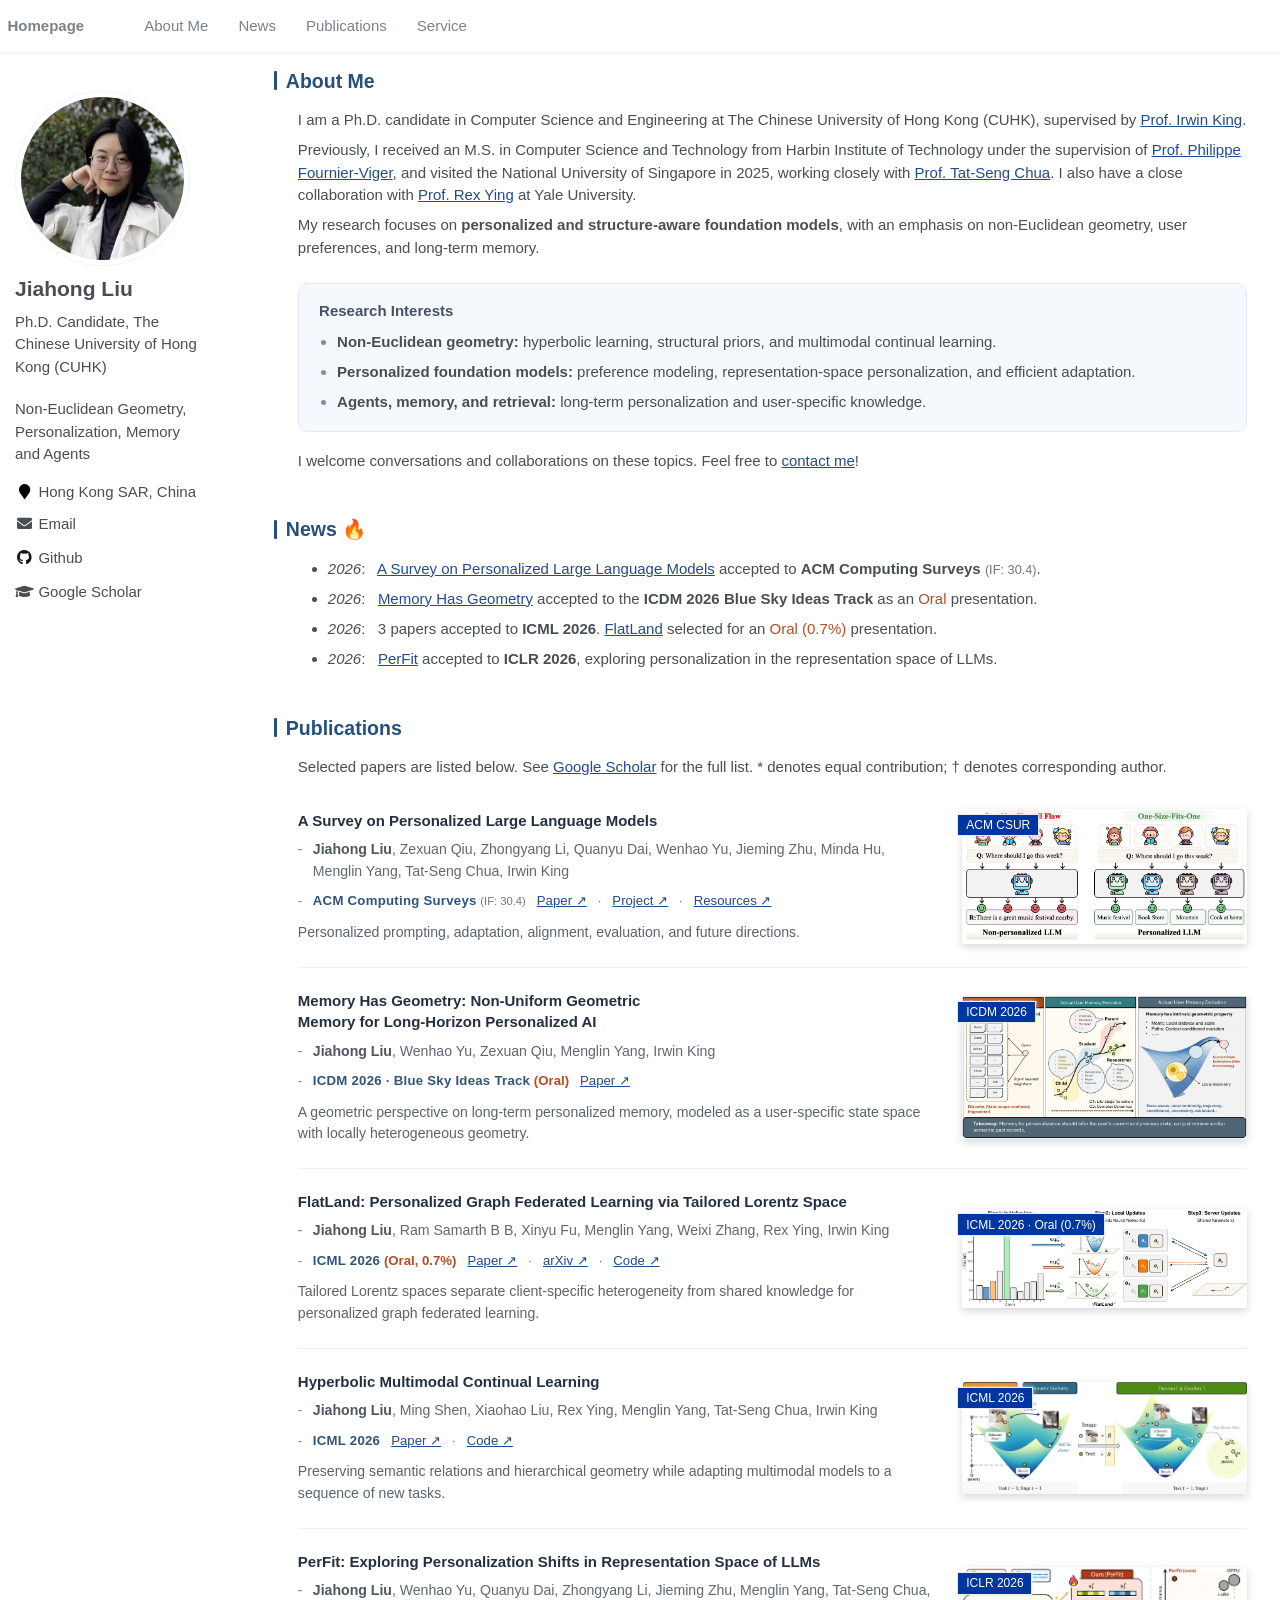
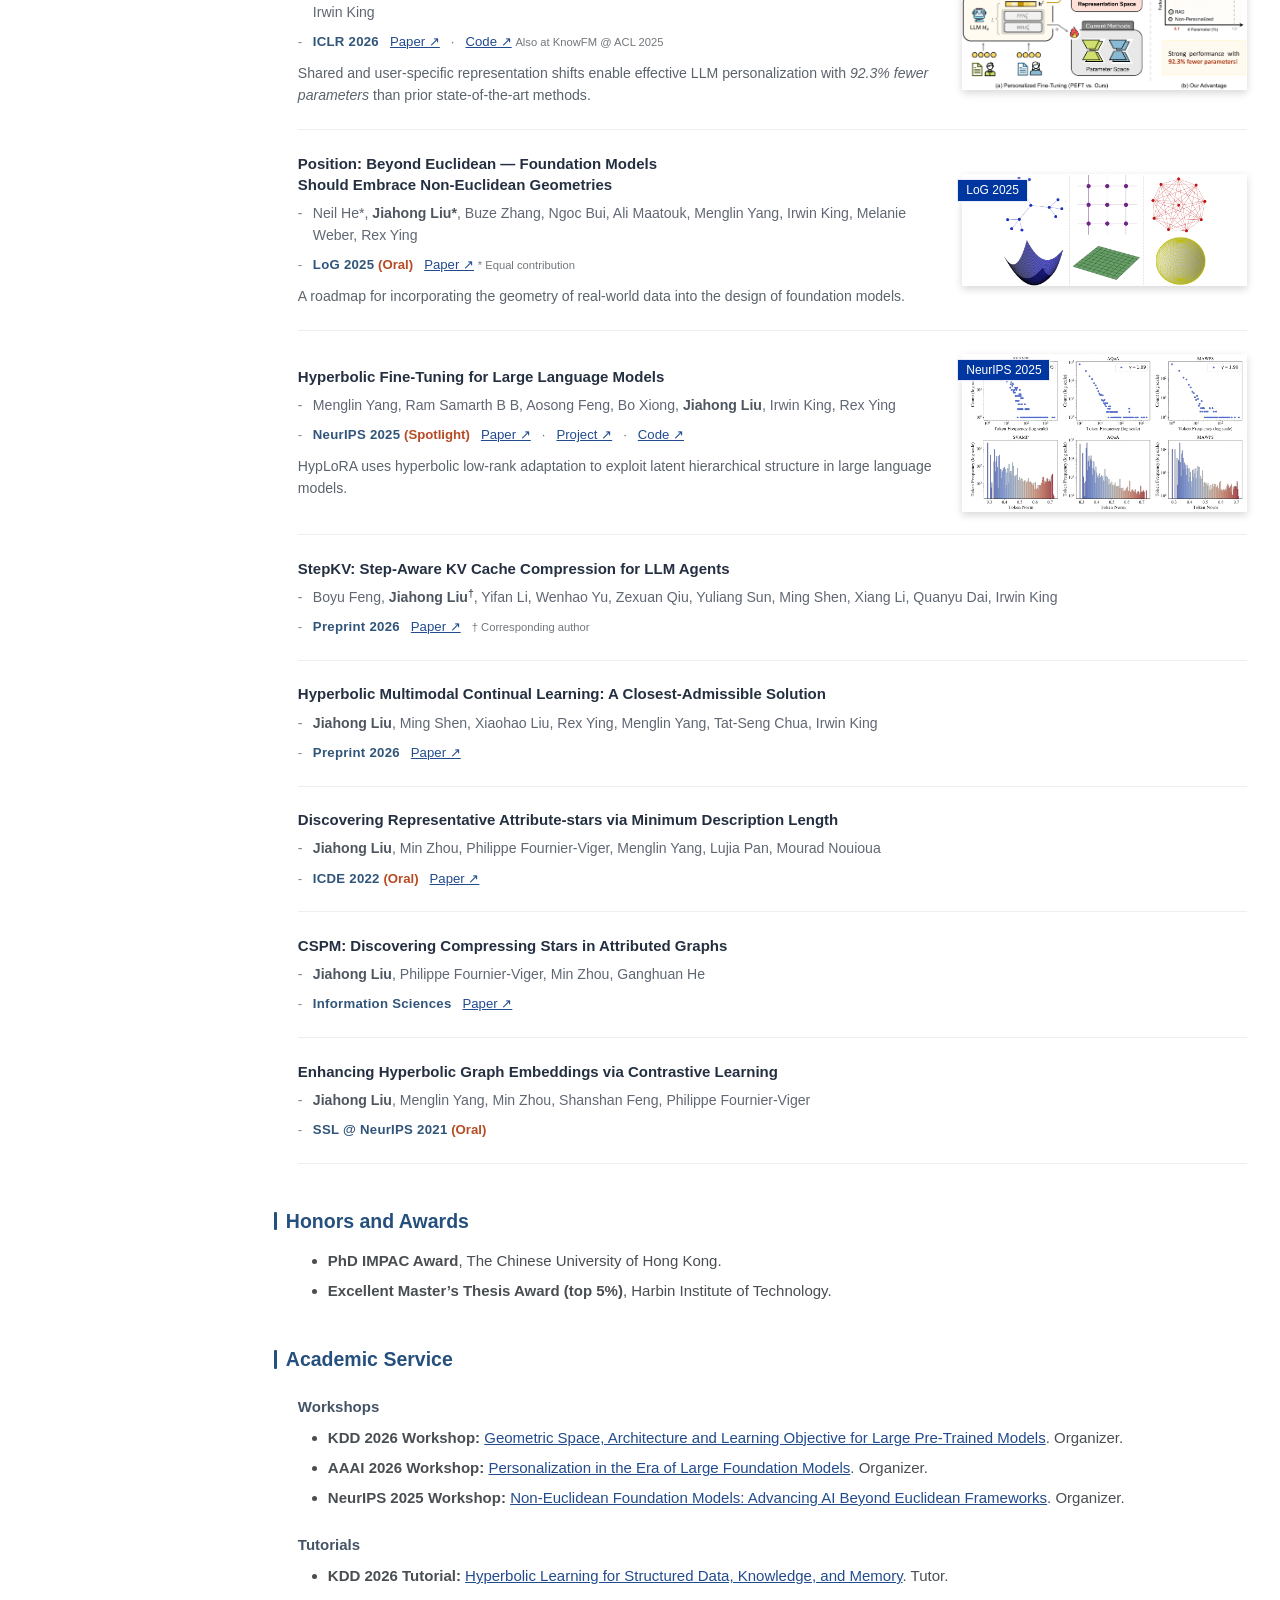
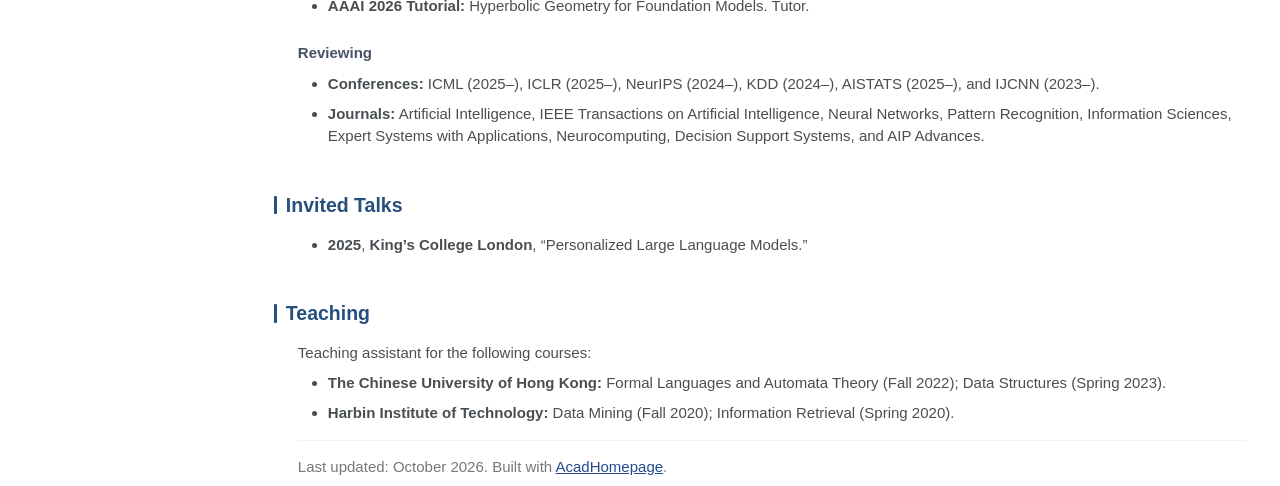
==== commit 14c0a35a: "Add tutor roles to the KDD and AAAI 2026 tutorials" ====
--- a/index.html
+++ b/index.html
@@ -1 +1 @@
-<!doctype html><html lang="en" class="no-js"><head><meta charset="utf-8"><title>Jiahong Liu - Homepage</title><meta property="og:locale" content="en"><meta property="og:site_name" content="Jiahong Liu"><meta property="og:title" content="Jiahong Liu"><link rel="canonical" href="https://jiahongliu21.github.io/"><meta property="og:url" content="https://jiahongliu21.github.io/"><meta property="og:description" content="Jiahong Liu, Ph.D. candidate at CUHK. Personalized foundation models, non-Euclidean geometry, and agents with long-term memory."><meta name="HandheldFriendly" content="True"><meta name="MobileOptimized" content="320"><meta name="viewport" content="width=device-width,initial-scale=1"><script>document.documentElement.className=document.documentElement.className.replace(/\bno-js\b/g,"")+" js "</script><link rel="stylesheet" href="assets/css/main.css?v=1793411708"><meta http-equiv="cleartype" content="on"><link rel="icon" type="image/svg+xml" href="images/favicon.svg?v=poincare-site-blue-20261028"><meta name="theme-color" content="#ffffff"><link rel="stylesheet" href="assets/css/academicons.css"><link rel="stylesheet" href="assets/css/personal.css?v=1793411708"></head><body><div class="masthead"><div class="masthead__inner-wrap"><div class="masthead__menu"><nav id="site-nav" class="greedy-nav"><button><div class="navicon"></div></button><ul class="visible-links"><li class="masthead__menu-item masthead__menu-item--lg masthead__menu-home-item"><a href="#about-me">Homepage</a></li><li class="masthead__menu-item"><a href="#about-me">About Me</a></li><li class="masthead__menu-item"><a href="#-news">News</a></li><li class="masthead__menu-item"><a href="#-publications">Publications</a></li><li class="masthead__menu-item"><a href="#-academic-service">Service</a></li></ul><ul class="hidden-links hidden"></ul></nav></div></div></div><div id="main" role="main"><div class="sidebar sticky"><div itemscope itemtype="http://schema.org/Person" class="profile_box"><div class="author__avatar"><img src="images/jiahong-liu.jpg" class="author__avatar" alt="Jiahong Liu"></div><div class="author__content"><h3 class="author__name">Jiahong Liu</h3><p class="author__bio">Ph.D. Candidate, The Chinese University of Hong Kong (CUHK)</p></div><div class="author__urls-wrapper"><ul class="author__urls social-icons"><li><div style="white-space:normal;margin-bottom:1em">Non-Euclidean Geometry, Personalization, Memory and Agents</div></li><li><i class="fa fa-fw fa-map-marker" aria-hidden="true"></i> Hong Kong SAR, China</li><li><a href="mailto:jiahong.liu21@gmail.com"><i class="fas fa-fw fa-envelope" aria-hidden="true"></i> Email</a></li><li><a href="https://github.com/JiahongLiu21"><i class="fab fa-fw fa-github" aria-hidden="true"></i> Github</a></li><li><a href="https://scholar.google.com.hk/citations?user=cIWPMtsAAAAJ&hl=en"><i class="fas fa-fw fa-graduation-cap"></i> Google Scholar</a></li></ul><div class="author__urls_sm"><a href="mailto:jiahong.liu21@gmail.com"><i class="fas fa-fw fa-envelope" aria-hidden="true"></i></a> <a href="https://github.com/JiahongLiu21"><i class="fab fa-fw fa-github" aria-hidden="true"></i></a> <a href="https://scholar.google.com.hk/citations?user=cIWPMtsAAAAJ&hl=en"><i class="fas fa-fw fa-graduation-cap"></i></a></div></div></div></div><article class="page" itemscope itemtype="http://schema.org/CreativeWork"><meta itemprop="headline" content=""><div class="page__inner-wrap"><section class="page__content" itemprop="text"><h1 id="about-me">About Me</h1><p>I am a Ph.D. candidate in Computer Science and Engineering at The Chinese University of Hong Kong (CUHK), supervised by <a href="https://scholar.google.com/citations?user=MXvC7tkAAAAJ&amp;hl=en">Prof. Irwin King</a>.</p><p>Previously, I received an M.S. in Computer Science and Technology from Harbin Institute of Technology under the supervision of <a href="https://scholar.google.com/citations?user=QG_7KjoAAAAJ&amp;hl=en">Prof. Philippe Fournier-Viger</a>, and visited the National University of Singapore in 2025, working closely with <a href="https://scholar.google.com/citations?user=Z9DWCBEAAAAJ&amp;hl=en">Prof. Tat-Seng Chua</a>. I also have a close collaboration with <a href="https://scholar.google.com/citations?user=6fqNXooAAAAJ&amp;hl=en">Prof. Rex Ying</a> at Yale University.</p><p>My research focuses on <strong>personalized and structure-aware foundation models</strong>, with an emphasis on non-Euclidean geometry, user preferences, and long-term memory.</p><div class="research-interests"><h3 id="research-interests">Research Interests</h3><ul><li><strong>Non-Euclidean geometry:</strong> hyperbolic learning, structural priors, and multimodal continual learning.</li><li><strong>Personalized foundation models:</strong> preference modeling, representation-space personalization, and efficient adaptation.</li><li><strong>Agents, memory, and retrieval:</strong> long-term personalization and user-specific knowledge.</li></ul></div><p>I welcome conversations and collaborations on these topics. Feel free to <a href="mailto:jiahong.liu21@gmail.com">contact me</a>!</p><h1 id="-news">News 🔥</h1><ul><li><em>2026</em>:   <a href="https://personalizedllm.github.io/papers/survey/" target="_blank" rel="noopener noreferrer">A Survey on Personalized Large Language Models</a> accepted to <strong>ACM Computing Surveys</strong> <span class="paper-note" title="Journal Impact Factor reported by ACM in July 2026">(IF: 30.4)</span>.</li><li><em>2026</em>:   <a href="https://arxiv.org/abs/2609.17969" target="_blank" rel="noopener noreferrer">Memory Has Geometry</a> accepted to the <strong>ICDM 2026 Blue Sky Ideas Track</strong> as an <span class="text-highlight">Oral</span> presentation.</li><li><em>2026</em>:   3 papers accepted to <strong>ICML 2026</strong>. <a href="https://proceedings.mlr.press/v306/liu26b.html" target="_blank" rel="noopener noreferrer">FlatLand</a> selected for an <span class="text-highlight">Oral (0.7%)</span> presentation.</li><li><em>2026</em>:   <a href="https://openreview.net/forum?id=Lwn67fk9e1" target="_blank" rel="noopener noreferrer">PerFit</a> accepted to <strong>ICLR 2026</strong>, exploring personalization in the representation space of LLMs.</li></ul><h1 id="-publications">Publications</h1><p>Selected papers are listed below. See <a href="https://scholar.google.com.hk/citations?user=cIWPMtsAAAAJ&amp;hl=en">Google Scholar</a> for the full list. * denotes equal contribution; † denotes corresponding author.</p><div class="paper-entry paper-entry--illustrated"><div class="paper-entry-text"><p><a href="https://personalizedllm.github.io/papers/survey/" target="_blank" rel="noopener noreferrer">A Survey on Personalized Large Language Models</a></p><p><strong>Jiahong Liu</strong>, Zexuan Qiu, Zhongyang Li, Quanyu Dai, Wenhao Yu, Jieming Zhu, Minda Hu, Menglin Yang, Tat-Seng Chua, Irwin King</p><p><strong>ACM Computing Surveys</strong> <span class="paper-note" title="Journal Impact Factor reported by ACM in July 2026">(IF: 30.4)</span>   <a href="https://arxiv.org/abs/2502.11528" target="_blank" rel="noopener noreferrer">Paper ↗</a>   ·   <a href="https://personalizedllm.github.io/papers/survey/" target="_blank" rel="noopener noreferrer">Project ↗</a>   ·   <a href="https://github.com/JiahongLiu21/Awesome-Personalized-Large-Language-Models" target="_blank" rel="noopener noreferrer">Resources ↗</a></p><p>Personalized prompting, adaptation, alignment, evaluation, and future directions.</p></div><div class="paper-entry-image"><a href="images/personalized-llm-survey.png" target="_blank" rel="noopener noreferrer" aria-label="Open full-size paper figure"><span class="badge">ACM CSUR</span><img src="images/personalized-llm-survey.png" alt="One-size-fits-all responses compared with personalized LLM responses" width="100%" loading="lazy" style="aspect-ratio:1934/920;object-fit:cover;object-position:right"></a></div></div><div class="paper-entry paper-entry--illustrated"><div class="paper-entry-text"><p><a href="https://arxiv.org/abs/2609.17969" target="_blank" rel="noopener noreferrer">Memory Has Geometry: Non-Uniform Geometric Memory for Long-Horizon Personalized AI</a></p><p><strong>Jiahong Liu</strong>, Wenhao Yu, Zexuan Qiu, Menglin Yang, Irwin King</p><p><strong>ICDM 2026 · Blue Sky Ideas Track</strong> <strong class="paper-award">(Oral)</strong>   <a href="https://arxiv.org/abs/2609.17969" target="_blank" rel="noopener noreferrer">Paper ↗</a></p><p>A geometric perspective on long-term personalized memory, modeled as a user-specific state space with locally heterogeneous geometry.</p></div><div class="paper-entry-image"><a href="images/memory-geometry.png" target="_blank" rel="noopener noreferrer" aria-label="Open full-size paper figure"><span class="badge">ICDM 2026</span><img src="images/memory-geometry.png" alt="Conceptual framework from Memory Has Geometry" width="100%" loading="lazy"></a></div></div><div class="paper-entry paper-entry--illustrated"><div class="paper-entry-text"><p><a href="https://proceedings.mlr.press/v306/liu26b.html" target="_blank" rel="noopener noreferrer">FlatLand: Personalized Graph Federated Learning via Tailored Lorentz Space</a></p><p><strong>Jiahong Liu</strong>, Ram Samarth B B, Xinyu Fu, Menglin Yang, Weixi Zhang, Rex Ying, Irwin King</p><p><strong>ICML 2026</strong> <strong class="paper-award">(Oral, 0.7%)</strong>   <a href="https://proceedings.mlr.press/v306/liu26b.html" target="_blank" rel="noopener noreferrer">Paper ↗</a>   ·   <a href="https://arxiv.org/abs/2608.21096" target="_blank" rel="noopener noreferrer">arXiv ↗</a>   ·   <a href="https://github.com/HUBERILT/FlatLand_ICML" target="_blank" rel="noopener noreferrer">Code ↗</a></p><p>Tailored Lorentz spaces separate client-specific heterogeneity from shared knowledge for personalized graph federated learning.</p></div><div class="paper-entry-image"><a href="images/flatland.png" target="_blank" rel="noopener noreferrer" aria-label="Open full-size paper figure"><span class="badge">ICML 2026 · Oral (0.7%)</span><img src="images/flatland.png" alt="FlatLand framework for personalized federated learning in tailored Lorentz spaces" width="100%" loading="lazy"></a></div></div><div class="paper-entry paper-entry--illustrated"><div class="paper-entry-text"><p><a href="https://proceedings.mlr.press/v306/liu26dq.html" target="_blank" rel="noopener noreferrer">Hyperbolic Multimodal Continual Learning</a></p><p><strong>Jiahong Liu</strong>, Ming Shen, Xiaohao Liu, Rex Ying, Menglin Yang, Tat-Seng Chua, Irwin King</p><p><strong>ICML 2026</strong>   <a href="https://proceedings.mlr.press/v306/liu26dq.html" target="_blank" rel="noopener noreferrer">Paper ↗</a>   ·   <a href="https://github.com/HUBERILT/HMCL_ICML" target="_blank" rel="noopener noreferrer">Code ↗</a></p><p>Preserving semantic relations and hierarchical geometry while adapting multimodal models to a sequence of new tasks.</p></div><div class="paper-entry-image"><a href="images/hmcl.png" target="_blank" rel="noopener noreferrer" aria-label="Open full-size paper figure"><span class="badge">ICML 2026</span><img src="images/hmcl.png" alt="HMCL preserves semantic similarity and hierarchy under a shared hyperbolic isometry" width="100%" loading="lazy"></a></div></div><div class="paper-entry paper-entry--illustrated"><div class="paper-entry-text"><p><a href="https://openreview.net/forum?id=Lwn67fk9e1" target="_blank" rel="noopener noreferrer">PerFit: Exploring Personalization Shifts in Representation Space of LLMs</a></p><p><strong>Jiahong Liu</strong>, Wenhao Yu, Quanyu Dai, Zhongyang Li, Jieming Zhu, Menglin Yang, Tat-Seng Chua, Irwin King</p><p><strong>ICLR 2026</strong>   <a href="https://openreview.net/forum?id=Lwn67fk9e1" target="_blank" rel="noopener noreferrer">Paper ↗</a>   ·   <a href="https://github.com/JiahongLiu21/PerFit" target="_blank" rel="noopener noreferrer">Code ↗</a> <span class="paper-note">Also at KnowFM @ ACL 2025</span></p><p>Shared and user-specific representation shifts enable effective LLM personalization with <em>92.3% fewer parameters</em> than prior state-of-the-art methods.</p></div><div class="paper-entry-image"><a href="images/perfit.png" target="_blank" rel="noopener noreferrer" aria-label="Open full-size paper figure"><span class="badge">ICLR 2026</span><img src="images/perfit.png" alt="PerFit learns shared and user-specific shifts in the representation space of LLMs" width="100%" loading="lazy"></a></div></div><div class="paper-entry paper-entry--illustrated"><div class="paper-entry-text"><p><a href="https://arxiv.org/abs/2504.08896" target="_blank" rel="noopener noreferrer">Position: Beyond Euclidean — Foundation Models Should Embrace Non-Euclidean Geometries</a></p><p>Neil He*, <strong>Jiahong Liu*</strong>, Buze Zhang, Ngoc Bui, Ali Maatouk, Menglin Yang, Irwin King, Melanie Weber, Rex Ying</p><p><strong>LoG 2025</strong> <strong class="paper-award">(Oral)</strong>   <a href="https://arxiv.org/abs/2504.08896" target="_blank" rel="noopener noreferrer">Paper ↗</a> <span class="paper-note">* Equal contribution</span></p><p>A roadmap for incorporating the geometry of real-world data into the design of foundation models.</p></div><div class="paper-entry-image paper-entry-image--compact"><a href="images/beyond-euclidean.png" target="_blank" rel="noopener noreferrer" aria-label="Open full-size paper figure"><span class="badge">LoG 2025</span><img src="images/beyond-euclidean.png" alt="Hyperbolic, Euclidean, and spherical geometries model different token relationships" width="100%" loading="lazy"></a></div></div><div class="paper-entry paper-entry--illustrated"><div class="paper-entry-text"><p><a href="https://hyperboliclearning.github.io/work/hyplora/" target="_blank" rel="noopener noreferrer">Hyperbolic Fine-Tuning for Large Language Models</a></p><p>Menglin Yang, Ram Samarth B B, Aosong Feng, Bo Xiong, <strong>Jiahong Liu</strong>, Irwin King, Rex Ying</p><p><strong>NeurIPS 2025</strong> <strong class="paper-award">(Spotlight)</strong>   <a href="https://papers.nips.cc/paper_files/paper/2025/file/2a711847bb13b3c55ad74853b7efd70a-Paper-Conference.pdf" target="_blank" rel="noopener noreferrer">Paper ↗</a>   ·   <a href="https://hyperboliclearning.github.io/work/hyplora/" target="_blank" rel="noopener noreferrer">Project ↗</a>   ·   <a href="https://github.com/marlin-codes/HypLLM" target="_blank" rel="noopener noreferrer">Code ↗</a></p><p>HypLoRA uses hyperbolic low-rank adaptation to exploit latent hierarchical structure in large language models.</p></div><div class="paper-entry-image"><a href="images/hyplora.jpg" target="_blank" rel="noopener noreferrer" aria-label="Open full-size paper figure"><span class="badge">NeurIPS 2025</span><img src="images/hyplora.jpg" alt="HypLoRA illustration of token frequency, embedding norms, and hierarchical geometry" width="100%" loading="lazy"></a></div></div><div class="paper-entry paper-entry-text"><p><a href="https://arxiv.org/abs/2609.22158" target="_blank" rel="noopener noreferrer">StepKV: Step-Aware KV Cache Compression for LLM Agents</a></p><p>Boyu Feng, <strong>Jiahong Liu<sup>†</sup></strong>, Yifan Li, Wenhao Yu, Zexuan Qiu, Yuliang Sun, Ming Shen, Xiang Li, Quanyu Dai, Irwin King</p><p><strong>Preprint 2026</strong>   <a href="https://arxiv.org/abs/2609.22158" target="_blank" rel="noopener noreferrer">Paper ↗</a>   <span class="paper-note">† Corresponding author</span></p></div><div class="paper-entry paper-entry-text"><p><a href="https://arxiv.org/abs/2609.29329" target="_blank" rel="noopener noreferrer">Hyperbolic Multimodal Continual Learning: A Closest-Admissible Solution</a></p><p><strong>Jiahong Liu</strong>, Ming Shen, Xiaohao Liu, Rex Ying, Menglin Yang, Tat-Seng Chua, Irwin King</p><p><strong>Preprint 2026</strong>   <a href="https://arxiv.org/abs/2609.29329" target="_blank" rel="noopener noreferrer">Paper ↗</a></p></div><div class="paper-entry paper-entry-text"><p><a href="https://arxiv.org/abs/2204.12704" target="_blank" rel="noopener noreferrer">Discovering Representative Attribute-stars via Minimum Description Length</a></p><p><strong>Jiahong Liu</strong>, Min Zhou, Philippe Fournier-Viger, Menglin Yang, Lujia Pan, Mourad Nouioua</p><p><strong>ICDE 2022</strong> <strong class="paper-award">(Oral)</strong>   <a href="https://arxiv.org/abs/2204.12704" target="_blank" rel="noopener noreferrer">Paper ↗</a></p></div><div class="paper-entry paper-entry-text"><p><a href="https://doi.org/10.1016/j.ins.2022.08.008" target="_blank" rel="noopener noreferrer">CSPM: Discovering Compressing Stars in Attributed Graphs</a></p><p><strong>Jiahong Liu</strong>, Philippe Fournier-Viger, Min Zhou, Ganghuan He</p><p><strong>Information Sciences</strong>   <a href="https://doi.org/10.1016/j.ins.2022.08.008" target="_blank" rel="noopener noreferrer">Paper ↗</a></p></div><div class="paper-entry paper-entry-text"><p>Enhancing Hyperbolic Graph Embeddings via Contrastive Learning</p><p><strong>Jiahong Liu</strong>, Menglin Yang, Min Zhou, Shanshan Feng, Philippe Fournier-Viger</p><p><strong>SSL @ NeurIPS 2021</strong> <strong class="paper-award">(Oral)</strong></p></div><h1 id="-honors-and-awards">Honors and Awards</h1><ul><li><strong>PhD IMPAC Award</strong>, The Chinese University of Hong Kong.</li><li><strong>Excellent Master’s Thesis Award (top 5%)</strong>, Harbin Institute of Technology.</li></ul><h1 id="-academic-service">Academic Service</h1><h3 id="workshops">Workshops</h3><ul><li><strong>KDD 2026 Workshop:</strong> <a href="https://hyperboliclearning.github.io/events/kdd2026workshop">Geometric Space, Architecture and Learning Objective for Large Pre-Trained Models</a>. Organizer.</li><li><strong>AAAI 2026 Workshop:</strong> <a href="https://personalizedllm.github.io/events/perfm-aaai26/">Personalization in the Era of Large Foundation Models</a>. Organizer.</li><li><strong>NeurIPS 2025 Workshop:</strong> <a href="https://hyperboliclearning.github.io/events/neurips2025negelworkshop">Non-Euclidean Foundation Models: Advancing AI Beyond Euclidean Frameworks</a>. Organizer.</li></ul><h3 id="tutorials">Tutorials</h3><ul><li><strong>KDD 2026 Tutorial:</strong> <a href="https://hyperboliclearning.github.io/events/kdd2026tutorial">Hyperbolic Learning for Structured Data, Knowledge, and Memory</a>.</li><li><strong>AAAI 2026 Tutorial:</strong> Hyperbolic Geometry for Foundation Models.</li></ul><h3 id="reviewing">Reviewing</h3><ul><li><strong>Conferences:</strong> ICML (2025–), ICLR (2025–), NeurIPS (2024–), KDD (2024–), AISTATS (2025–), and IJCNN (2023–).</li><li><strong>Journals:</strong> Artificial Intelligence, IEEE Transactions on Artificial Intelligence, Neural Networks, Pattern Recognition, Information Sciences, Expert Systems with Applications, Neurocomputing, Decision Support Systems, and AIP Advances.</li></ul><h1 id="-invited-talks">Invited Talks</h1><ul><li><strong>2025</strong>, <strong>King’s College London</strong>, “Personalized Large Language Models.”</li></ul><h1 id="-teaching">Teaching</h1><p>Teaching assistant for the following courses:</p><ul><li><strong>The Chinese University of Hong Kong:</strong> Formal Languages and Automata Theory (Fall 2022); Data Structures (Spring 2023).</li><li><strong>Harbin Institute of Technology:</strong> Data Mining (Fall 2020); Information Retrieval (Spring 2020).</li></ul><hr><p class="site-note">Last updated: October 2026. Built with <a href="https://github.com/RayeRen/acad-homepage.github.io">AcadHomepage</a>.</p></section></div></article></div><script src="assets/js/main.min.js"></script><script data-goatcounter="https://jiahongliu21.goatcounter.com/count" async src="https://gc.zgo.at/count.js"></script><script src="assets/js/personal.js?v=1793411708"></script></body></html>
+<!doctype html><html lang="en" class="no-js"><head><meta charset="utf-8"><title>Jiahong Liu - Homepage</title><meta property="og:locale" content="en"><meta property="og:site_name" content="Jiahong Liu"><meta property="og:title" content="Jiahong Liu"><link rel="canonical" href="https://jiahongliu21.github.io/"><meta property="og:url" content="https://jiahongliu21.github.io/"><meta property="og:description" content="Jiahong Liu, Ph.D. candidate at CUHK. Personalized foundation models, non-Euclidean geometry, and agents with long-term memory."><meta name="HandheldFriendly" content="True"><meta name="MobileOptimized" content="320"><meta name="viewport" content="width=device-width,initial-scale=1"><script>document.documentElement.className=document.documentElement.className.replace(/\bno-js\b/g,"")+" js "</script><link rel="stylesheet" href="assets/css/main.css?v=1793866918"><meta http-equiv="cleartype" content="on"><link rel="icon" type="image/svg+xml" href="images/favicon.svg?v=poincare-site-blue-20261028"><meta name="theme-color" content="#ffffff"><link rel="stylesheet" href="assets/css/academicons.css"><link rel="stylesheet" href="assets/css/personal.css?v=1793866918"></head><body><div class="masthead"><div class="masthead__inner-wrap"><div class="masthead__menu"><nav id="site-nav" class="greedy-nav"><button><div class="navicon"></div></button><ul class="visible-links"><li class="masthead__menu-item masthead__menu-item--lg masthead__menu-home-item"><a href="#about-me">Homepage</a></li><li class="masthead__menu-item"><a href="#about-me">About Me</a></li><li class="masthead__menu-item"><a href="#-news">News</a></li><li class="masthead__menu-item"><a href="#-publications">Publications</a></li><li class="masthead__menu-item"><a href="#-academic-service">Service</a></li></ul><ul class="hidden-links hidden"></ul></nav></div></div></div><div id="main" role="main"><div class="sidebar sticky"><div itemscope itemtype="http://schema.org/Person" class="profile_box"><div class="author__avatar"><img src="images/jiahong-liu.jpg" class="author__avatar" alt="Jiahong Liu"></div><div class="author__content"><h3 class="author__name">Jiahong Liu</h3><p class="author__bio">Ph.D. Candidate, The Chinese University of Hong Kong (CUHK)</p></div><div class="author__urls-wrapper"><ul class="author__urls social-icons"><li><div style="white-space:normal;margin-bottom:1em">Non-Euclidean Geometry, Personalization, Memory and Agents</div></li><li><i class="fa fa-fw fa-map-marker" aria-hidden="true"></i> Hong Kong SAR, China</li><li><a href="mailto:jiahong.liu21@gmail.com"><i class="fas fa-fw fa-envelope" aria-hidden="true"></i> Email</a></li><li><a href="https://github.com/JiahongLiu21"><i class="fab fa-fw fa-github" aria-hidden="true"></i> Github</a></li><li><a href="https://scholar.google.com.hk/citations?user=cIWPMtsAAAAJ&hl=en"><i class="fas fa-fw fa-graduation-cap"></i> Google Scholar</a></li></ul><div class="author__urls_sm"><a href="mailto:jiahong.liu21@gmail.com"><i class="fas fa-fw fa-envelope" aria-hidden="true"></i></a> <a href="https://github.com/JiahongLiu21"><i class="fab fa-fw fa-github" aria-hidden="true"></i></a> <a href="https://scholar.google.com.hk/citations?user=cIWPMtsAAAAJ&hl=en"><i class="fas fa-fw fa-graduation-cap"></i></a></div></div></div></div><article class="page" itemscope itemtype="http://schema.org/CreativeWork"><meta itemprop="headline" content=""><div class="page__inner-wrap"><section class="page__content" itemprop="text"><h1 id="about-me">About Me</h1><p>I am a Ph.D. candidate in Computer Science and Engineering at The Chinese University of Hong Kong (CUHK), supervised by <a href="https://scholar.google.com/citations?user=MXvC7tkAAAAJ&amp;hl=en">Prof. Irwin King</a>.</p><p>Previously, I received an M.S. in Computer Science and Technology from Harbin Institute of Technology under the supervision of <a href="https://scholar.google.com/citations?user=QG_7KjoAAAAJ&amp;hl=en">Prof. Philippe Fournier-Viger</a>, and visited the National University of Singapore in 2025, working closely with <a href="https://scholar.google.com/citations?user=Z9DWCBEAAAAJ&amp;hl=en">Prof. Tat-Seng Chua</a>. I also have a close collaboration with <a href="https://scholar.google.com/citations?user=6fqNXooAAAAJ&amp;hl=en">Prof. Rex Ying</a> at Yale University.</p><p>My research focuses on <strong>personalized and structure-aware foundation models</strong>, with an emphasis on non-Euclidean geometry, user preferences, and long-term memory.</p><div class="research-interests"><h3 id="research-interests">Research Interests</h3><ul><li><strong>Non-Euclidean geometry:</strong> hyperbolic learning, structural priors, and multimodal continual learning.</li><li><strong>Personalized foundation models:</strong> preference modeling, representation-space personalization, and efficient adaptation.</li><li><strong>Agents, memory, and retrieval:</strong> long-term personalization and user-specific knowledge.</li></ul></div><p>I welcome conversations and collaborations on these topics. Feel free to <a href="mailto:jiahong.liu21@gmail.com">contact me</a>!</p><h1 id="-news">News 🔥</h1><ul><li><em>2026</em>:   <a href="https://personalizedllm.github.io/papers/survey/" target="_blank" rel="noopener noreferrer">A Survey on Personalized Large Language Models</a> accepted to <strong>ACM Computing Surveys</strong> <span class="paper-note" title="Journal Impact Factor reported by ACM in July 2026">(IF: 30.4)</span>.</li><li><em>2026</em>:   <a href="https://arxiv.org/abs/2609.17969" target="_blank" rel="noopener noreferrer">Memory Has Geometry</a> accepted to the <strong>ICDM 2026 Blue Sky Ideas Track</strong> as an <span class="text-highlight">Oral</span> presentation.</li><li><em>2026</em>:   3 papers accepted to <strong>ICML 2026</strong>. <a href="https://proceedings.mlr.press/v306/liu26b.html" target="_blank" rel="noopener noreferrer">FlatLand</a> selected for an <span class="text-highlight">Oral (0.7%)</span> presentation.</li><li><em>2026</em>:   <a href="https://openreview.net/forum?id=Lwn67fk9e1" target="_blank" rel="noopener noreferrer">PerFit</a> accepted to <strong>ICLR 2026</strong>, exploring personalization in the representation space of LLMs.</li></ul><h1 id="-publications">Publications</h1><p>Selected papers are listed below. See <a href="https://scholar.google.com.hk/citations?user=cIWPMtsAAAAJ&amp;hl=en">Google Scholar</a> for the full list. * denotes equal contribution; † denotes corresponding author.</p><div class="paper-entry paper-entry--illustrated"><div class="paper-entry-text"><p><a href="https://personalizedllm.github.io/papers/survey/" target="_blank" rel="noopener noreferrer">A Survey on Personalized Large Language Models</a></p><p><strong>Jiahong Liu</strong>, Zexuan Qiu, Zhongyang Li, Quanyu Dai, Wenhao Yu, Jieming Zhu, Minda Hu, Menglin Yang, Tat-Seng Chua, Irwin King</p><p><strong>ACM Computing Surveys</strong> <span class="paper-note" title="Journal Impact Factor reported by ACM in July 2026">(IF: 30.4)</span>   <a href="https://arxiv.org/abs/2502.11528" target="_blank" rel="noopener noreferrer">Paper ↗</a>   ·   <a href="https://personalizedllm.github.io/papers/survey/" target="_blank" rel="noopener noreferrer">Project ↗</a>   ·   <a href="https://github.com/JiahongLiu21/Awesome-Personalized-Large-Language-Models" target="_blank" rel="noopener noreferrer">Resources ↗</a></p><p>Personalized prompting, adaptation, alignment, evaluation, and future directions.</p></div><div class="paper-entry-image"><a href="images/personalized-llm-survey.png" target="_blank" rel="noopener noreferrer" aria-label="Open full-size paper figure"><span class="badge">ACM CSUR</span><img src="images/personalized-llm-survey.png" alt="One-size-fits-all responses compared with personalized LLM responses" width="100%" loading="lazy" style="aspect-ratio:1934/920;object-fit:cover;object-position:right"></a></div></div><div class="paper-entry paper-entry--illustrated"><div class="paper-entry-text"><p><a href="https://arxiv.org/abs/2609.17969" target="_blank" rel="noopener noreferrer">Memory Has Geometry: Non-Uniform Geometric Memory for Long-Horizon Personalized AI</a></p><p><strong>Jiahong Liu</strong>, Wenhao Yu, Zexuan Qiu, Menglin Yang, Irwin King</p><p><strong>ICDM 2026 · Blue Sky Ideas Track</strong> <strong class="paper-award">(Oral)</strong>   <a href="https://arxiv.org/abs/2609.17969" target="_blank" rel="noopener noreferrer">Paper ↗</a></p><p>A geometric perspective on long-term personalized memory, modeled as a user-specific state space with locally heterogeneous geometry.</p></div><div class="paper-entry-image"><a href="images/memory-geometry.png" target="_blank" rel="noopener noreferrer" aria-label="Open full-size paper figure"><span class="badge">ICDM 2026</span><img src="images/memory-geometry.png" alt="Conceptual framework from Memory Has Geometry" width="100%" loading="lazy"></a></div></div><div class="paper-entry paper-entry--illustrated"><div class="paper-entry-text"><p><a href="https://proceedings.mlr.press/v306/liu26b.html" target="_blank" rel="noopener noreferrer">FlatLand: Personalized Graph Federated Learning via Tailored Lorentz Space</a></p><p><strong>Jiahong Liu</strong>, Ram Samarth B B, Xinyu Fu, Menglin Yang, Weixi Zhang, Rex Ying, Irwin King</p><p><strong>ICML 2026</strong> <strong class="paper-award">(Oral, 0.7%)</strong>   <a href="https://proceedings.mlr.press/v306/liu26b.html" target="_blank" rel="noopener noreferrer">Paper ↗</a>   ·   <a href="https://arxiv.org/abs/2608.21096" target="_blank" rel="noopener noreferrer">arXiv ↗</a>   ·   <a href="https://github.com/HUBERILT/FlatLand_ICML" target="_blank" rel="noopener noreferrer">Code ↗</a></p><p>Tailored Lorentz spaces separate client-specific heterogeneity from shared knowledge for personalized graph federated learning.</p></div><div class="paper-entry-image"><a href="images/flatland.png" target="_blank" rel="noopener noreferrer" aria-label="Open full-size paper figure"><span class="badge">ICML 2026 · Oral (0.7%)</span><img src="images/flatland.png" alt="FlatLand framework for personalized federated learning in tailored Lorentz spaces" width="100%" loading="lazy"></a></div></div><div class="paper-entry paper-entry--illustrated"><div class="paper-entry-text"><p><a href="https://proceedings.mlr.press/v306/liu26dq.html" target="_blank" rel="noopener noreferrer">Hyperbolic Multimodal Continual Learning</a></p><p><strong>Jiahong Liu</strong>, Ming Shen, Xiaohao Liu, Rex Ying, Menglin Yang, Tat-Seng Chua, Irwin King</p><p><strong>ICML 2026</strong>   <a href="https://proceedings.mlr.press/v306/liu26dq.html" target="_blank" rel="noopener noreferrer">Paper ↗</a>   ·   <a href="https://github.com/HUBERILT/HMCL_ICML" target="_blank" rel="noopener noreferrer">Code ↗</a></p><p>Preserving semantic relations and hierarchical geometry while adapting multimodal models to a sequence of new tasks.</p></div><div class="paper-entry-image"><a href="images/hmcl.png" target="_blank" rel="noopener noreferrer" aria-label="Open full-size paper figure"><span class="badge">ICML 2026</span><img src="images/hmcl.png" alt="HMCL preserves semantic similarity and hierarchy under a shared hyperbolic isometry" width="100%" loading="lazy"></a></div></div><div class="paper-entry paper-entry--illustrated"><div class="paper-entry-text"><p><a href="https://openreview.net/forum?id=Lwn67fk9e1" target="_blank" rel="noopener noreferrer">PerFit: Exploring Personalization Shifts in Representation Space of LLMs</a></p><p><strong>Jiahong Liu</strong>, Wenhao Yu, Quanyu Dai, Zhongyang Li, Jieming Zhu, Menglin Yang, Tat-Seng Chua, Irwin King</p><p><strong>ICLR 2026</strong>   <a href="https://openreview.net/forum?id=Lwn67fk9e1" target="_blank" rel="noopener noreferrer">Paper ↗</a>   ·   <a href="https://github.com/JiahongLiu21/PerFit" target="_blank" rel="noopener noreferrer">Code ↗</a> <span class="paper-note">Also at KnowFM @ ACL 2025</span></p><p>Shared and user-specific representation shifts enable effective LLM personalization with <em>92.3% fewer parameters</em> than prior state-of-the-art methods.</p></div><div class="paper-entry-image"><a href="images/perfit.png" target="_blank" rel="noopener noreferrer" aria-label="Open full-size paper figure"><span class="badge">ICLR 2026</span><img src="images/perfit.png" alt="PerFit learns shared and user-specific shifts in the representation space of LLMs" width="100%" loading="lazy"></a></div></div><div class="paper-entry paper-entry--illustrated"><div class="paper-entry-text"><p><a href="https://arxiv.org/abs/2504.08896" target="_blank" rel="noopener noreferrer">Position: Beyond Euclidean — Foundation Models Should Embrace Non-Euclidean Geometries</a></p><p>Neil He*, <strong>Jiahong Liu*</strong>, Buze Zhang, Ngoc Bui, Ali Maatouk, Menglin Yang, Irwin King, Melanie Weber, Rex Ying</p><p><strong>LoG 2025</strong> <strong class="paper-award">(Oral)</strong>   <a href="https://arxiv.org/abs/2504.08896" target="_blank" rel="noopener noreferrer">Paper ↗</a> <span class="paper-note">* Equal contribution</span></p><p>A roadmap for incorporating the geometry of real-world data into the design of foundation models.</p></div><div class="paper-entry-image paper-entry-image--compact"><a href="images/beyond-euclidean.png" target="_blank" rel="noopener noreferrer" aria-label="Open full-size paper figure"><span class="badge">LoG 2025</span><img src="images/beyond-euclidean.png" alt="Hyperbolic, Euclidean, and spherical geometries model different token relationships" width="100%" loading="lazy"></a></div></div><div class="paper-entry paper-entry--illustrated"><div class="paper-entry-text"><p><a href="https://hyperboliclearning.github.io/work/hyplora/" target="_blank" rel="noopener noreferrer">Hyperbolic Fine-Tuning for Large Language Models</a></p><p>Menglin Yang, Ram Samarth B B, Aosong Feng, Bo Xiong, <strong>Jiahong Liu</strong>, Irwin King, Rex Ying</p><p><strong>NeurIPS 2025</strong> <strong class="paper-award">(Spotlight)</strong>   <a href="https://papers.nips.cc/paper_files/paper/2025/file/2a711847bb13b3c55ad74853b7efd70a-Paper-Conference.pdf" target="_blank" rel="noopener noreferrer">Paper ↗</a>   ·   <a href="https://hyperboliclearning.github.io/work/hyplora/" target="_blank" rel="noopener noreferrer">Project ↗</a>   ·   <a href="https://github.com/marlin-codes/HypLLM" target="_blank" rel="noopener noreferrer">Code ↗</a></p><p>HypLoRA uses hyperbolic low-rank adaptation to exploit latent hierarchical structure in large language models.</p></div><div class="paper-entry-image"><a href="images/hyplora.jpg" target="_blank" rel="noopener noreferrer" aria-label="Open full-size paper figure"><span class="badge">NeurIPS 2025</span><img src="images/hyplora.jpg" alt="HypLoRA illustration of token frequency, embedding norms, and hierarchical geometry" width="100%" loading="lazy"></a></div></div><div class="paper-entry paper-entry-text"><p><a href="https://arxiv.org/abs/2609.22158" target="_blank" rel="noopener noreferrer">StepKV: Step-Aware KV Cache Compression for LLM Agents</a></p><p>Boyu Feng, <strong>Jiahong Liu<sup>†</sup></strong>, Yifan Li, Wenhao Yu, Zexuan Qiu, Yuliang Sun, Ming Shen, Xiang Li, Quanyu Dai, Irwin King</p><p><strong>Preprint 2026</strong>   <a href="https://arxiv.org/abs/2609.22158" target="_blank" rel="noopener noreferrer">Paper ↗</a>   <span class="paper-note">† Corresponding author</span></p></div><div class="paper-entry paper-entry-text"><p><a href="https://arxiv.org/abs/2609.29329" target="_blank" rel="noopener noreferrer">Hyperbolic Multimodal Continual Learning: A Closest-Admissible Solution</a></p><p><strong>Jiahong Liu</strong>, Ming Shen, Xiaohao Liu, Rex Ying, Menglin Yang, Tat-Seng Chua, Irwin King</p><p><strong>Preprint 2026</strong>   <a href="https://arxiv.org/abs/2609.29329" target="_blank" rel="noopener noreferrer">Paper ↗</a></p></div><div class="paper-entry paper-entry-text"><p><a href="https://arxiv.org/abs/2204.12704" target="_blank" rel="noopener noreferrer">Discovering Representative Attribute-stars via Minimum Description Length</a></p><p><strong>Jiahong Liu</strong>, Min Zhou, Philippe Fournier-Viger, Menglin Yang, Lujia Pan, Mourad Nouioua</p><p><strong>ICDE 2022</strong> <strong class="paper-award">(Oral)</strong>   <a href="https://arxiv.org/abs/2204.12704" target="_blank" rel="noopener noreferrer">Paper ↗</a></p></div><div class="paper-entry paper-entry-text"><p><a href="https://doi.org/10.1016/j.ins.2022.08.008" target="_blank" rel="noopener noreferrer">CSPM: Discovering Compressing Stars in Attributed Graphs</a></p><p><strong>Jiahong Liu</strong>, Philippe Fournier-Viger, Min Zhou, Ganghuan He</p><p><strong>Information Sciences</strong>   <a href="https://doi.org/10.1016/j.ins.2022.08.008" target="_blank" rel="noopener noreferrer">Paper ↗</a></p></div><div class="paper-entry paper-entry-text"><p>Enhancing Hyperbolic Graph Embeddings via Contrastive Learning</p><p><strong>Jiahong Liu</strong>, Menglin Yang, Min Zhou, Shanshan Feng, Philippe Fournier-Viger</p><p><strong>SSL @ NeurIPS 2021</strong> <strong class="paper-award">(Oral)</strong></p></div><h1 id="-honors-and-awards">Honors and Awards</h1><ul><li><strong>PhD IMPAC Award</strong>, The Chinese University of Hong Kong.</li><li><strong>Excellent Master’s Thesis Award (top 5%)</strong>, Harbin Institute of Technology.</li></ul><h1 id="-academic-service">Academic Service</h1><h3 id="workshops">Workshops</h3><ul><li><strong>KDD 2026 Workshop:</strong> <a href="https://hyperboliclearning.github.io/events/kdd2026workshop">Geometric Space, Architecture and Learning Objective for Large Pre-Trained Models</a>. Organizer.</li><li><strong>AAAI 2026 Workshop:</strong> <a href="https://personalizedllm.github.io/events/perfm-aaai26/">Personalization in the Era of Large Foundation Models</a>. Organizer.</li><li><strong>NeurIPS 2025 Workshop:</strong> <a href="https://hyperboliclearning.github.io/events/neurips2025negelworkshop">Non-Euclidean Foundation Models: Advancing AI Beyond Euclidean Frameworks</a>. Organizer.</li></ul><h3 id="tutorials">Tutorials</h3><ul><li><strong>KDD 2026 Tutorial:</strong> <a href="https://hyperboliclearning.github.io/events/kdd2026tutorial">Hyperbolic Learning for Structured Data, Knowledge, and Memory</a>. Tutor.</li><li><strong>AAAI 2026 Tutorial:</strong> Hyperbolic Geometry for Foundation Models. Tutor.</li></ul><h3 id="reviewing">Reviewing</h3><ul><li><strong>Conferences:</strong> ICML (2025–), ICLR (2025–), NeurIPS (2024–), KDD (2024–), AISTATS (2025–), and IJCNN (2023–).</li><li><strong>Journals:</strong> Artificial Intelligence, IEEE Transactions on Artificial Intelligence, Neural Networks, Pattern Recognition, Information Sciences, Expert Systems with Applications, Neurocomputing, Decision Support Systems, and AIP Advances.</li></ul><h1 id="-invited-talks">Invited Talks</h1><ul><li><strong>2025</strong>, <strong>King’s College London</strong>, “Personalized Large Language Models.”</li></ul><h1 id="-teaching">Teaching</h1><p>Teaching assistant for the following courses:</p><ul><li><strong>The Chinese University of Hong Kong:</strong> Formal Languages and Automata Theory (Fall 2022); Data Structures (Spring 2023).</li><li><strong>Harbin Institute of Technology:</strong> Data Mining (Fall 2020); Information Retrieval (Spring 2020).</li></ul><hr><p class="site-note">Last updated: October 2026. Built with <a href="https://github.com/RayeRen/acad-homepage.github.io">AcadHomepage</a>.</p></section></div></article></div><script src="assets/js/main.min.js"></script><script data-goatcounter="https://jiahongliu21.goatcounter.com/count" async src="https://gc.zgo.at/count.js"></script><script src="assets/js/personal.js?v=1793866918"></script></body></html>
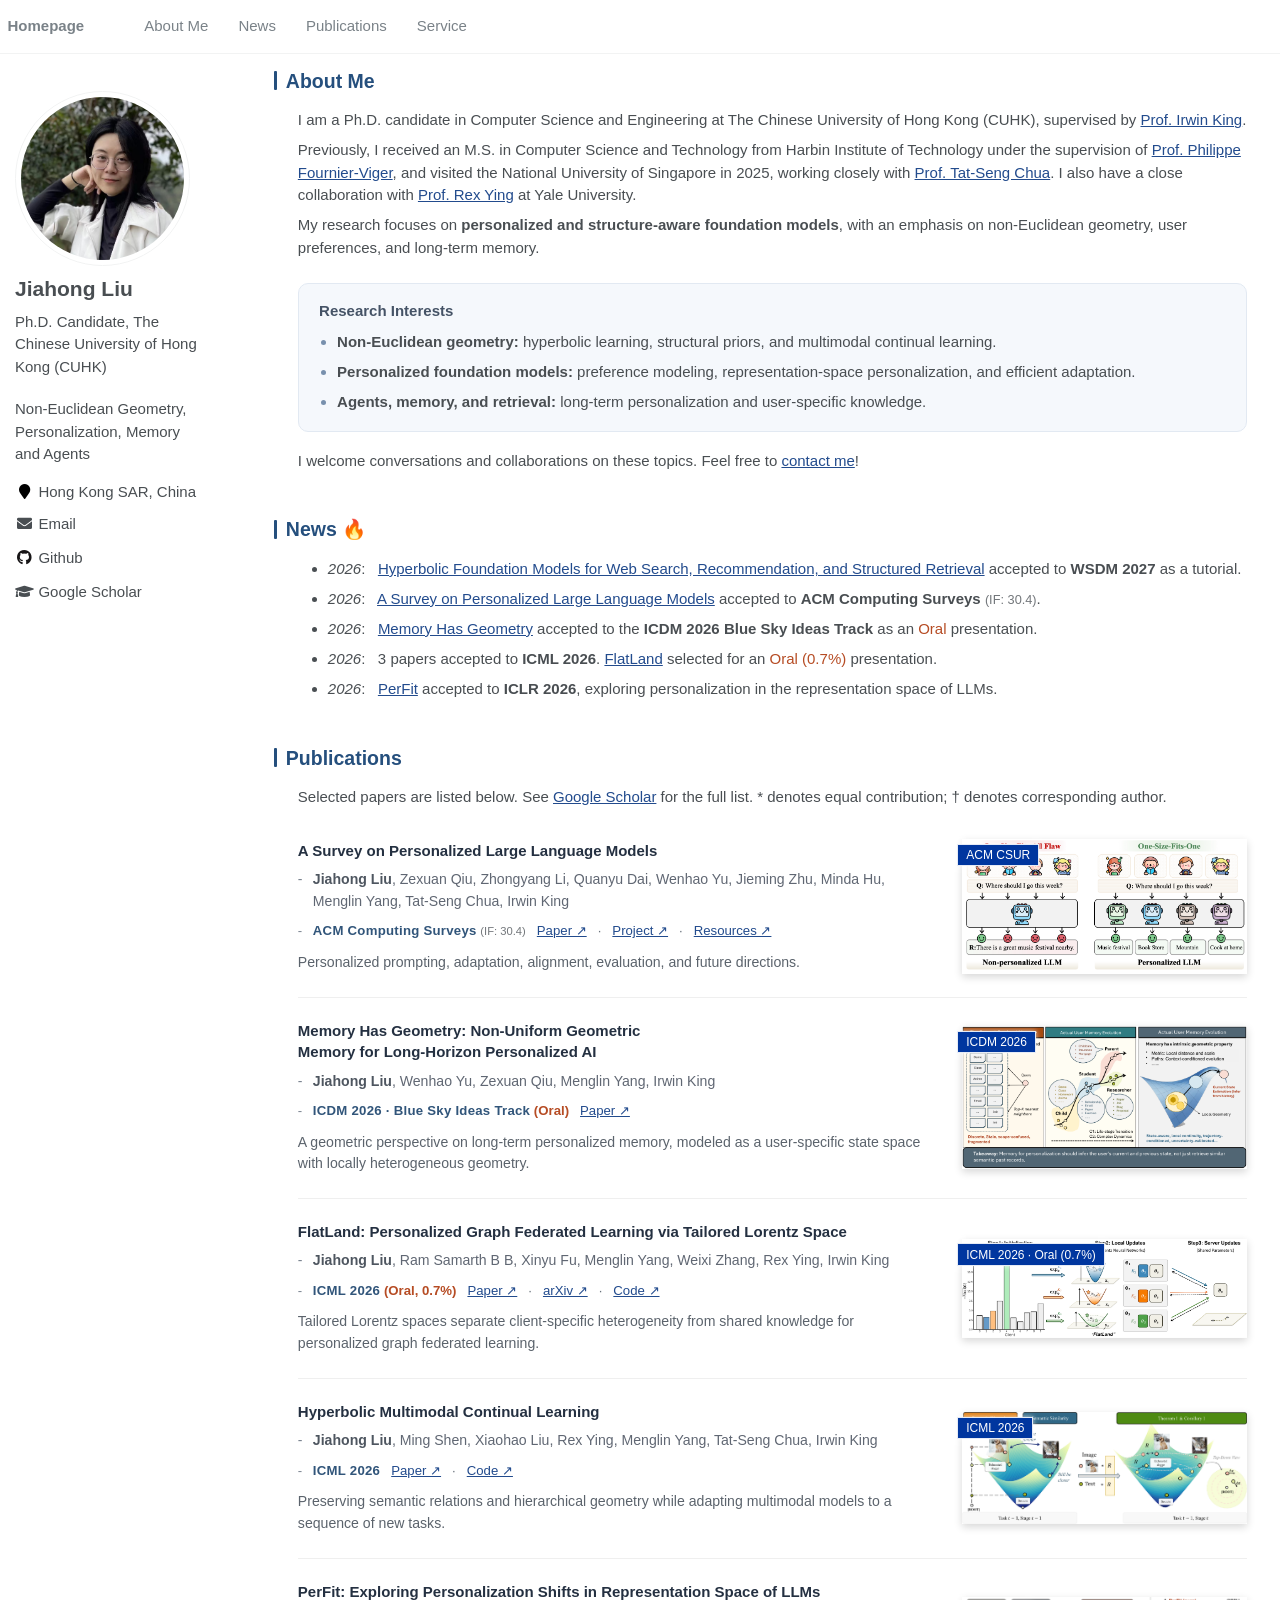
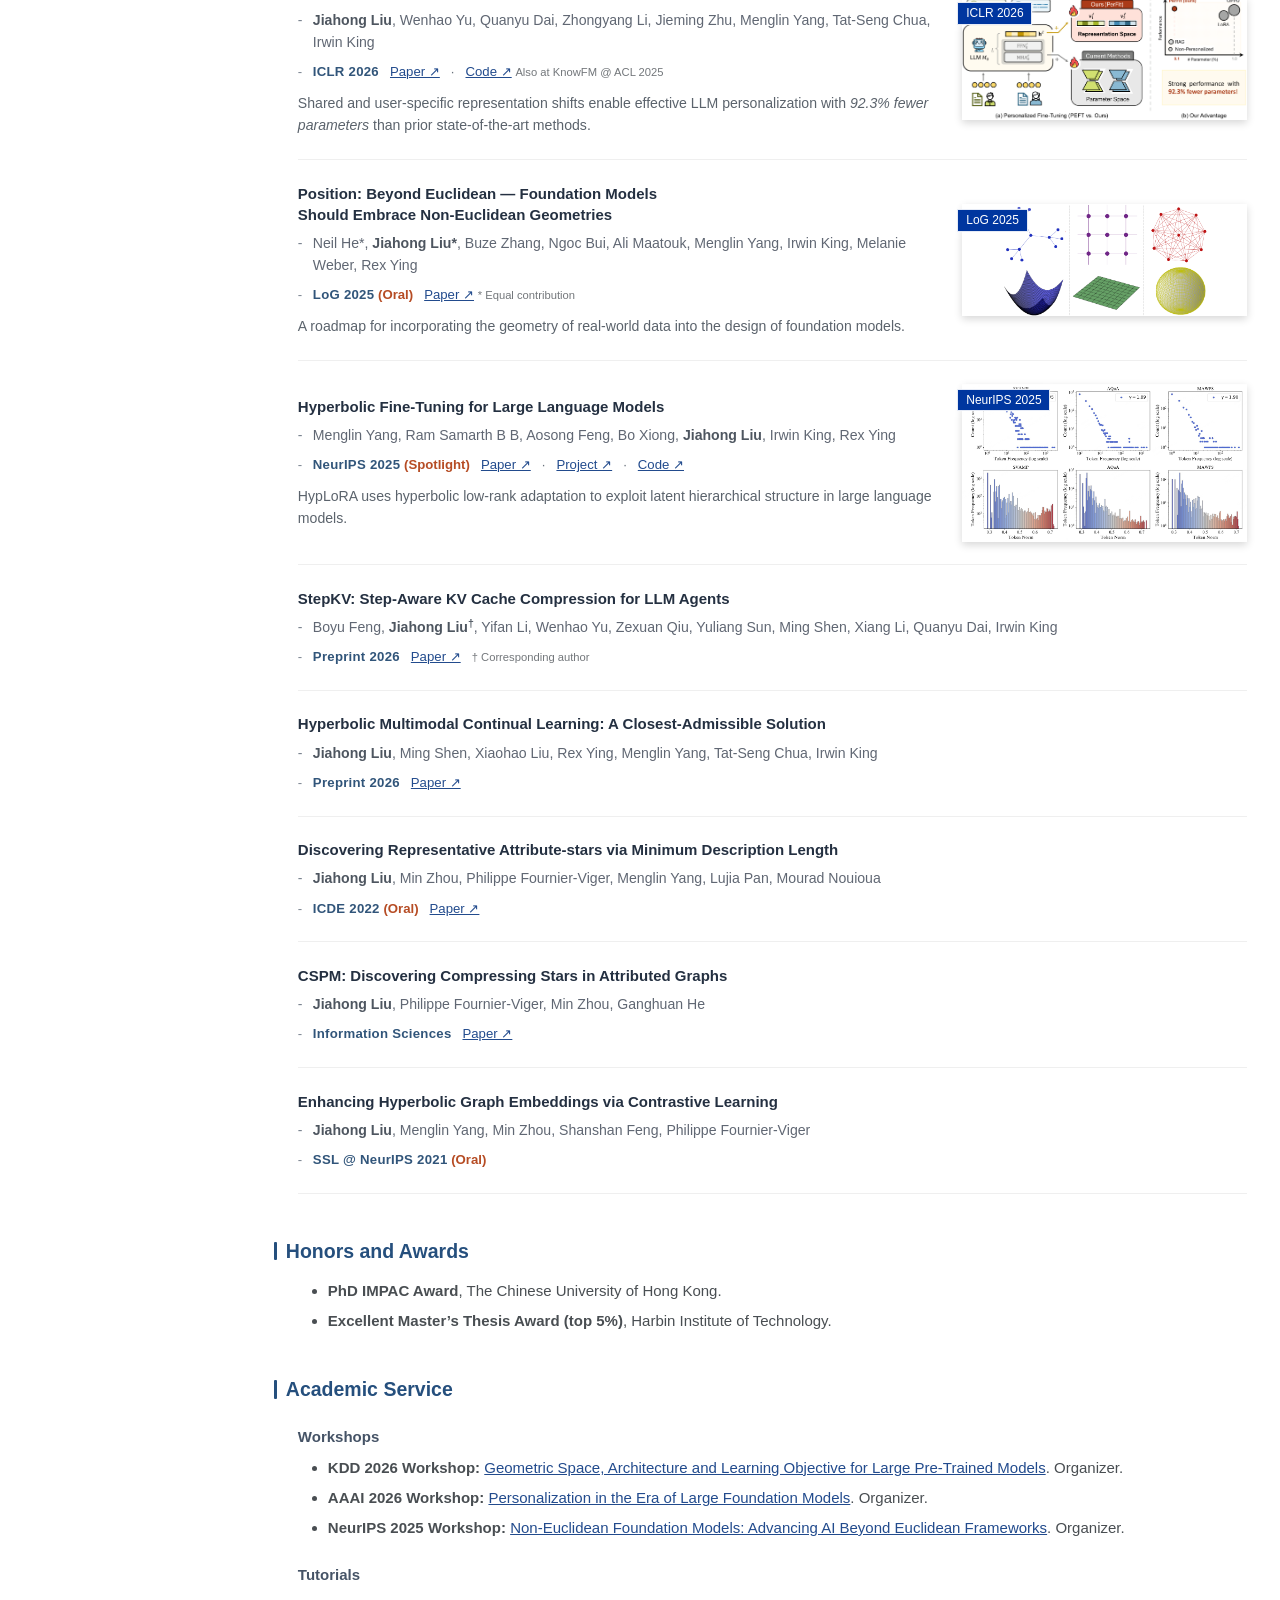
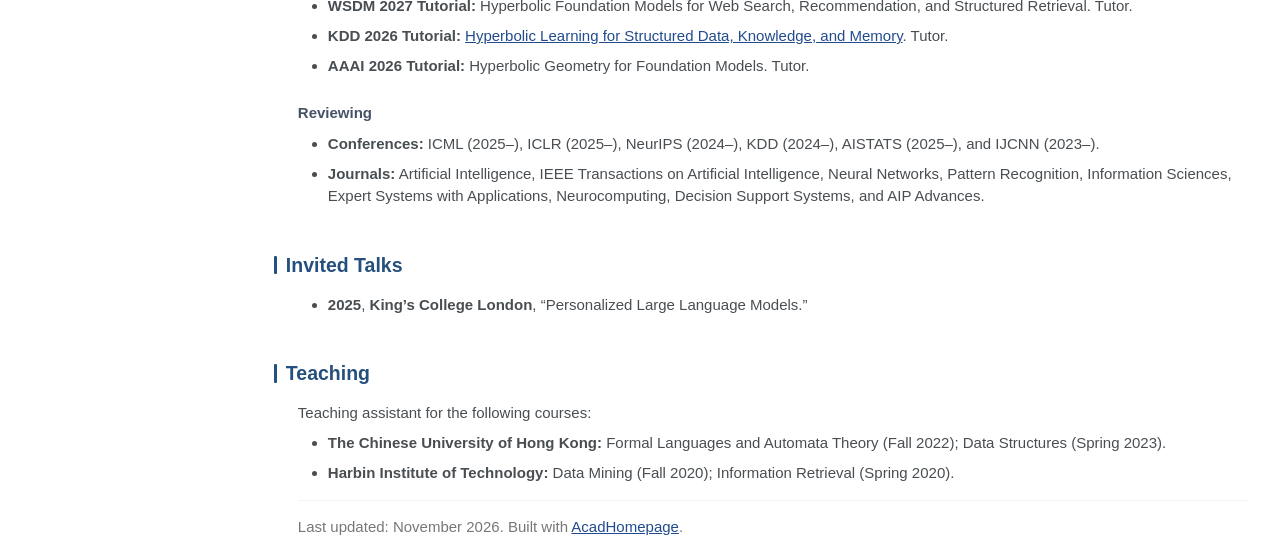
==== commit 72e8c9d5: "Announce WSDM 2027 tutorial on hyperbolic foundation models" ====
--- a/index.html
+++ b/index.html
@@ -1 +1 @@
-<!doctype html><html lang="en" class="no-js"><head><meta charset="utf-8"><title>Jiahong Liu - Homepage</title><meta property="og:locale" content="en"><meta property="og:site_name" content="Jiahong Liu"><meta property="og:title" content="Jiahong Liu"><link rel="canonical" href="https://jiahongliu21.github.io/"><meta property="og:url" content="https://jiahongliu21.github.io/"><meta property="og:description" content="Jiahong Liu, Ph.D. candidate at CUHK. Personalized foundation models, non-Euclidean geometry, and agents with long-term memory."><meta name="HandheldFriendly" content="True"><meta name="MobileOptimized" content="320"><meta name="viewport" content="width=device-width,initial-scale=1"><script>document.documentElement.className=document.documentElement.className.replace(/\bno-js\b/g,"")+" js "</script><link rel="stylesheet" href="assets/css/main.css?v=1793866918"><meta http-equiv="cleartype" content="on"><link rel="icon" type="image/svg+xml" href="images/favicon.svg?v=poincare-site-blue-20261028"><meta name="theme-color" content="#ffffff"><link rel="stylesheet" href="assets/css/academicons.css"><link rel="stylesheet" href="assets/css/personal.css?v=1793866918"></head><body><div class="masthead"><div class="masthead__inner-wrap"><div class="masthead__menu"><nav id="site-nav" class="greedy-nav"><button><div class="navicon"></div></button><ul class="visible-links"><li class="masthead__menu-item masthead__menu-item--lg masthead__menu-home-item"><a href="#about-me">Homepage</a></li><li class="masthead__menu-item"><a href="#about-me">About Me</a></li><li class="masthead__menu-item"><a href="#-news">News</a></li><li class="masthead__menu-item"><a href="#-publications">Publications</a></li><li class="masthead__menu-item"><a href="#-academic-service">Service</a></li></ul><ul class="hidden-links hidden"></ul></nav></div></div></div><div id="main" role="main"><div class="sidebar sticky"><div itemscope itemtype="http://schema.org/Person" class="profile_box"><div class="author__avatar"><img src="images/jiahong-liu.jpg" class="author__avatar" alt="Jiahong Liu"></div><div class="author__content"><h3 class="author__name">Jiahong Liu</h3><p class="author__bio">Ph.D. Candidate, The Chinese University of Hong Kong (CUHK)</p></div><div class="author__urls-wrapper"><ul class="author__urls social-icons"><li><div style="white-space:normal;margin-bottom:1em">Non-Euclidean Geometry, Personalization, Memory and Agents</div></li><li><i class="fa fa-fw fa-map-marker" aria-hidden="true"></i> Hong Kong SAR, China</li><li><a href="mailto:jiahong.liu21@gmail.com"><i class="fas fa-fw fa-envelope" aria-hidden="true"></i> Email</a></li><li><a href="https://github.com/JiahongLiu21"><i class="fab fa-fw fa-github" aria-hidden="true"></i> Github</a></li><li><a href="https://scholar.google.com.hk/citations?user=cIWPMtsAAAAJ&hl=en"><i class="fas fa-fw fa-graduation-cap"></i> Google Scholar</a></li></ul><div class="author__urls_sm"><a href="mailto:jiahong.liu21@gmail.com"><i class="fas fa-fw fa-envelope" aria-hidden="true"></i></a> <a href="https://github.com/JiahongLiu21"><i class="fab fa-fw fa-github" aria-hidden="true"></i></a> <a href="https://scholar.google.com.hk/citations?user=cIWPMtsAAAAJ&hl=en"><i class="fas fa-fw fa-graduation-cap"></i></a></div></div></div></div><article class="page" itemscope itemtype="http://schema.org/CreativeWork"><meta itemprop="headline" content=""><div class="page__inner-wrap"><section class="page__content" itemprop="text"><h1 id="about-me">About Me</h1><p>I am a Ph.D. candidate in Computer Science and Engineering at The Chinese University of Hong Kong (CUHK), supervised by <a href="https://scholar.google.com/citations?user=MXvC7tkAAAAJ&amp;hl=en">Prof. Irwin King</a>.</p><p>Previously, I received an M.S. in Computer Science and Technology from Harbin Institute of Technology under the supervision of <a href="https://scholar.google.com/citations?user=QG_7KjoAAAAJ&amp;hl=en">Prof. Philippe Fournier-Viger</a>, and visited the National University of Singapore in 2025, working closely with <a href="https://scholar.google.com/citations?user=Z9DWCBEAAAAJ&amp;hl=en">Prof. Tat-Seng Chua</a>. I also have a close collaboration with <a href="https://scholar.google.com/citations?user=6fqNXooAAAAJ&amp;hl=en">Prof. Rex Ying</a> at Yale University.</p><p>My research focuses on <strong>personalized and structure-aware foundation models</strong>, with an emphasis on non-Euclidean geometry, user preferences, and long-term memory.</p><div class="research-interests"><h3 id="research-interests">Research Interests</h3><ul><li><strong>Non-Euclidean geometry:</strong> hyperbolic learning, structural priors, and multimodal continual learning.</li><li><strong>Personalized foundation models:</strong> preference modeling, representation-space personalization, and efficient adaptation.</li><li><strong>Agents, memory, and retrieval:</strong> long-term personalization and user-specific knowledge.</li></ul></div><p>I welcome conversations and collaborations on these topics. Feel free to <a href="mailto:jiahong.liu21@gmail.com">contact me</a>!</p><h1 id="-news">News 🔥</h1><ul><li><em>2026</em>:   <a href="https://personalizedllm.github.io/papers/survey/" target="_blank" rel="noopener noreferrer">A Survey on Personalized Large Language Models</a> accepted to <strong>ACM Computing Surveys</strong> <span class="paper-note" title="Journal Impact Factor reported by ACM in July 2026">(IF: 30.4)</span>.</li><li><em>2026</em>:   <a href="https://arxiv.org/abs/2609.17969" target="_blank" rel="noopener noreferrer">Memory Has Geometry</a> accepted to the <strong>ICDM 2026 Blue Sky Ideas Track</strong> as an <span class="text-highlight">Oral</span> presentation.</li><li><em>2026</em>:   3 papers accepted to <strong>ICML 2026</strong>. <a href="https://proceedings.mlr.press/v306/liu26b.html" target="_blank" rel="noopener noreferrer">FlatLand</a> selected for an <span class="text-highlight">Oral (0.7%)</span> presentation.</li><li><em>2026</em>:   <a href="https://openreview.net/forum?id=Lwn67fk9e1" target="_blank" rel="noopener noreferrer">PerFit</a> accepted to <strong>ICLR 2026</strong>, exploring personalization in the representation space of LLMs.</li></ul><h1 id="-publications">Publications</h1><p>Selected papers are listed below. See <a href="https://scholar.google.com.hk/citations?user=cIWPMtsAAAAJ&amp;hl=en">Google Scholar</a> for the full list. * denotes equal contribution; † denotes corresponding author.</p><div class="paper-entry paper-entry--illustrated"><div class="paper-entry-text"><p><a href="https://personalizedllm.github.io/papers/survey/" target="_blank" rel="noopener noreferrer">A Survey on Personalized Large Language Models</a></p><p><strong>Jiahong Liu</strong>, Zexuan Qiu, Zhongyang Li, Quanyu Dai, Wenhao Yu, Jieming Zhu, Minda Hu, Menglin Yang, Tat-Seng Chua, Irwin King</p><p><strong>ACM Computing Surveys</strong> <span class="paper-note" title="Journal Impact Factor reported by ACM in July 2026">(IF: 30.4)</span>   <a href="https://arxiv.org/abs/2502.11528" target="_blank" rel="noopener noreferrer">Paper ↗</a>   ·   <a href="https://personalizedllm.github.io/papers/survey/" target="_blank" rel="noopener noreferrer">Project ↗</a>   ·   <a href="https://github.com/JiahongLiu21/Awesome-Personalized-Large-Language-Models" target="_blank" rel="noopener noreferrer">Resources ↗</a></p><p>Personalized prompting, adaptation, alignment, evaluation, and future directions.</p></div><div class="paper-entry-image"><a href="images/personalized-llm-survey.png" target="_blank" rel="noopener noreferrer" aria-label="Open full-size paper figure"><span class="badge">ACM CSUR</span><img src="images/personalized-llm-survey.png" alt="One-size-fits-all responses compared with personalized LLM responses" width="100%" loading="lazy" style="aspect-ratio:1934/920;object-fit:cover;object-position:right"></a></div></div><div class="paper-entry paper-entry--illustrated"><div class="paper-entry-text"><p><a href="https://arxiv.org/abs/2609.17969" target="_blank" rel="noopener noreferrer">Memory Has Geometry: Non-Uniform Geometric Memory for Long-Horizon Personalized AI</a></p><p><strong>Jiahong Liu</strong>, Wenhao Yu, Zexuan Qiu, Menglin Yang, Irwin King</p><p><strong>ICDM 2026 · Blue Sky Ideas Track</strong> <strong class="paper-award">(Oral)</strong>   <a href="https://arxiv.org/abs/2609.17969" target="_blank" rel="noopener noreferrer">Paper ↗</a></p><p>A geometric perspective on long-term personalized memory, modeled as a user-specific state space with locally heterogeneous geometry.</p></div><div class="paper-entry-image"><a href="images/memory-geometry.png" target="_blank" rel="noopener noreferrer" aria-label="Open full-size paper figure"><span class="badge">ICDM 2026</span><img src="images/memory-geometry.png" alt="Conceptual framework from Memory Has Geometry" width="100%" loading="lazy"></a></div></div><div class="paper-entry paper-entry--illustrated"><div class="paper-entry-text"><p><a href="https://proceedings.mlr.press/v306/liu26b.html" target="_blank" rel="noopener noreferrer">FlatLand: Personalized Graph Federated Learning via Tailored Lorentz Space</a></p><p><strong>Jiahong Liu</strong>, Ram Samarth B B, Xinyu Fu, Menglin Yang, Weixi Zhang, Rex Ying, Irwin King</p><p><strong>ICML 2026</strong> <strong class="paper-award">(Oral, 0.7%)</strong>   <a href="https://proceedings.mlr.press/v306/liu26b.html" target="_blank" rel="noopener noreferrer">Paper ↗</a>   ·   <a href="https://arxiv.org/abs/2608.21096" target="_blank" rel="noopener noreferrer">arXiv ↗</a>   ·   <a href="https://github.com/HUBERILT/FlatLand_ICML" target="_blank" rel="noopener noreferrer">Code ↗</a></p><p>Tailored Lorentz spaces separate client-specific heterogeneity from shared knowledge for personalized graph federated learning.</p></div><div class="paper-entry-image"><a href="images/flatland.png" target="_blank" rel="noopener noreferrer" aria-label="Open full-size paper figure"><span class="badge">ICML 2026 · Oral (0.7%)</span><img src="images/flatland.png" alt="FlatLand framework for personalized federated learning in tailored Lorentz spaces" width="100%" loading="lazy"></a></div></div><div class="paper-entry paper-entry--illustrated"><div class="paper-entry-text"><p><a href="https://proceedings.mlr.press/v306/liu26dq.html" target="_blank" rel="noopener noreferrer">Hyperbolic Multimodal Continual Learning</a></p><p><strong>Jiahong Liu</strong>, Ming Shen, Xiaohao Liu, Rex Ying, Menglin Yang, Tat-Seng Chua, Irwin King</p><p><strong>ICML 2026</strong>   <a href="https://proceedings.mlr.press/v306/liu26dq.html" target="_blank" rel="noopener noreferrer">Paper ↗</a>   ·   <a href="https://github.com/HUBERILT/HMCL_ICML" target="_blank" rel="noopener noreferrer">Code ↗</a></p><p>Preserving semantic relations and hierarchical geometry while adapting multimodal models to a sequence of new tasks.</p></div><div class="paper-entry-image"><a href="images/hmcl.png" target="_blank" rel="noopener noreferrer" aria-label="Open full-size paper figure"><span class="badge">ICML 2026</span><img src="images/hmcl.png" alt="HMCL preserves semantic similarity and hierarchy under a shared hyperbolic isometry" width="100%" loading="lazy"></a></div></div><div class="paper-entry paper-entry--illustrated"><div class="paper-entry-text"><p><a href="https://openreview.net/forum?id=Lwn67fk9e1" target="_blank" rel="noopener noreferrer">PerFit: Exploring Personalization Shifts in Representation Space of LLMs</a></p><p><strong>Jiahong Liu</strong>, Wenhao Yu, Quanyu Dai, Zhongyang Li, Jieming Zhu, Menglin Yang, Tat-Seng Chua, Irwin King</p><p><strong>ICLR 2026</strong>   <a href="https://openreview.net/forum?id=Lwn67fk9e1" target="_blank" rel="noopener noreferrer">Paper ↗</a>   ·   <a href="https://github.com/JiahongLiu21/PerFit" target="_blank" rel="noopener noreferrer">Code ↗</a> <span class="paper-note">Also at KnowFM @ ACL 2025</span></p><p>Shared and user-specific representation shifts enable effective LLM personalization with <em>92.3% fewer parameters</em> than prior state-of-the-art methods.</p></div><div class="paper-entry-image"><a href="images/perfit.png" target="_blank" rel="noopener noreferrer" aria-label="Open full-size paper figure"><span class="badge">ICLR 2026</span><img src="images/perfit.png" alt="PerFit learns shared and user-specific shifts in the representation space of LLMs" width="100%" loading="lazy"></a></div></div><div class="paper-entry paper-entry--illustrated"><div class="paper-entry-text"><p><a href="https://arxiv.org/abs/2504.08896" target="_blank" rel="noopener noreferrer">Position: Beyond Euclidean — Foundation Models Should Embrace Non-Euclidean Geometries</a></p><p>Neil He*, <strong>Jiahong Liu*</strong>, Buze Zhang, Ngoc Bui, Ali Maatouk, Menglin Yang, Irwin King, Melanie Weber, Rex Ying</p><p><strong>LoG 2025</strong> <strong class="paper-award">(Oral)</strong>   <a href="https://arxiv.org/abs/2504.08896" target="_blank" rel="noopener noreferrer">Paper ↗</a> <span class="paper-note">* Equal contribution</span></p><p>A roadmap for incorporating the geometry of real-world data into the design of foundation models.</p></div><div class="paper-entry-image paper-entry-image--compact"><a href="images/beyond-euclidean.png" target="_blank" rel="noopener noreferrer" aria-label="Open full-size paper figure"><span class="badge">LoG 2025</span><img src="images/beyond-euclidean.png" alt="Hyperbolic, Euclidean, and spherical geometries model different token relationships" width="100%" loading="lazy"></a></div></div><div class="paper-entry paper-entry--illustrated"><div class="paper-entry-text"><p><a href="https://hyperboliclearning.github.io/work/hyplora/" target="_blank" rel="noopener noreferrer">Hyperbolic Fine-Tuning for Large Language Models</a></p><p>Menglin Yang, Ram Samarth B B, Aosong Feng, Bo Xiong, <strong>Jiahong Liu</strong>, Irwin King, Rex Ying</p><p><strong>NeurIPS 2025</strong> <strong class="paper-award">(Spotlight)</strong>   <a href="https://papers.nips.cc/paper_files/paper/2025/file/2a711847bb13b3c55ad74853b7efd70a-Paper-Conference.pdf" target="_blank" rel="noopener noreferrer">Paper ↗</a>   ·   <a href="https://hyperboliclearning.github.io/work/hyplora/" target="_blank" rel="noopener noreferrer">Project ↗</a>   ·   <a href="https://github.com/marlin-codes/HypLLM" target="_blank" rel="noopener noreferrer">Code ↗</a></p><p>HypLoRA uses hyperbolic low-rank adaptation to exploit latent hierarchical structure in large language models.</p></div><div class="paper-entry-image"><a href="images/hyplora.jpg" target="_blank" rel="noopener noreferrer" aria-label="Open full-size paper figure"><span class="badge">NeurIPS 2025</span><img src="images/hyplora.jpg" alt="HypLoRA illustration of token frequency, embedding norms, and hierarchical geometry" width="100%" loading="lazy"></a></div></div><div class="paper-entry paper-entry-text"><p><a href="https://arxiv.org/abs/2609.22158" target="_blank" rel="noopener noreferrer">StepKV: Step-Aware KV Cache Compression for LLM Agents</a></p><p>Boyu Feng, <strong>Jiahong Liu<sup>†</sup></strong>, Yifan Li, Wenhao Yu, Zexuan Qiu, Yuliang Sun, Ming Shen, Xiang Li, Quanyu Dai, Irwin King</p><p><strong>Preprint 2026</strong>   <a href="https://arxiv.org/abs/2609.22158" target="_blank" rel="noopener noreferrer">Paper ↗</a>   <span class="paper-note">† Corresponding author</span></p></div><div class="paper-entry paper-entry-text"><p><a href="https://arxiv.org/abs/2609.29329" target="_blank" rel="noopener noreferrer">Hyperbolic Multimodal Continual Learning: A Closest-Admissible Solution</a></p><p><strong>Jiahong Liu</strong>, Ming Shen, Xiaohao Liu, Rex Ying, Menglin Yang, Tat-Seng Chua, Irwin King</p><p><strong>Preprint 2026</strong>   <a href="https://arxiv.org/abs/2609.29329" target="_blank" rel="noopener noreferrer">Paper ↗</a></p></div><div class="paper-entry paper-entry-text"><p><a href="https://arxiv.org/abs/2204.12704" target="_blank" rel="noopener noreferrer">Discovering Representative Attribute-stars via Minimum Description Length</a></p><p><strong>Jiahong Liu</strong>, Min Zhou, Philippe Fournier-Viger, Menglin Yang, Lujia Pan, Mourad Nouioua</p><p><strong>ICDE 2022</strong> <strong class="paper-award">(Oral)</strong>   <a href="https://arxiv.org/abs/2204.12704" target="_blank" rel="noopener noreferrer">Paper ↗</a></p></div><div class="paper-entry paper-entry-text"><p><a href="https://doi.org/10.1016/j.ins.2022.08.008" target="_blank" rel="noopener noreferrer">CSPM: Discovering Compressing Stars in Attributed Graphs</a></p><p><strong>Jiahong Liu</strong>, Philippe Fournier-Viger, Min Zhou, Ganghuan He</p><p><strong>Information Sciences</strong>   <a href="https://doi.org/10.1016/j.ins.2022.08.008" target="_blank" rel="noopener noreferrer">Paper ↗</a></p></div><div class="paper-entry paper-entry-text"><p>Enhancing Hyperbolic Graph Embeddings via Contrastive Learning</p><p><strong>Jiahong Liu</strong>, Menglin Yang, Min Zhou, Shanshan Feng, Philippe Fournier-Viger</p><p><strong>SSL @ NeurIPS 2021</strong> <strong class="paper-award">(Oral)</strong></p></div><h1 id="-honors-and-awards">Honors and Awards</h1><ul><li><strong>PhD IMPAC Award</strong>, The Chinese University of Hong Kong.</li><li><strong>Excellent Master’s Thesis Award (top 5%)</strong>, Harbin Institute of Technology.</li></ul><h1 id="-academic-service">Academic Service</h1><h3 id="workshops">Workshops</h3><ul><li><strong>KDD 2026 Workshop:</strong> <a href="https://hyperboliclearning.github.io/events/kdd2026workshop">Geometric Space, Architecture and Learning Objective for Large Pre-Trained Models</a>. Organizer.</li><li><strong>AAAI 2026 Workshop:</strong> <a href="https://personalizedllm.github.io/events/perfm-aaai26/">Personalization in the Era of Large Foundation Models</a>. Organizer.</li><li><strong>NeurIPS 2025 Workshop:</strong> <a href="https://hyperboliclearning.github.io/events/neurips2025negelworkshop">Non-Euclidean Foundation Models: Advancing AI Beyond Euclidean Frameworks</a>. Organizer.</li></ul><h3 id="tutorials">Tutorials</h3><ul><li><strong>KDD 2026 Tutorial:</strong> <a href="https://hyperboliclearning.github.io/events/kdd2026tutorial">Hyperbolic Learning for Structured Data, Knowledge, and Memory</a>. Tutor.</li><li><strong>AAAI 2026 Tutorial:</strong> Hyperbolic Geometry for Foundation Models. Tutor.</li></ul><h3 id="reviewing">Reviewing</h3><ul><li><strong>Conferences:</strong> ICML (2025–), ICLR (2025–), NeurIPS (2024–), KDD (2024–), AISTATS (2025–), and IJCNN (2023–).</li><li><strong>Journals:</strong> Artificial Intelligence, IEEE Transactions on Artificial Intelligence, Neural Networks, Pattern Recognition, Information Sciences, Expert Systems with Applications, Neurocomputing, Decision Support Systems, and AIP Advances.</li></ul><h1 id="-invited-talks">Invited Talks</h1><ul><li><strong>2025</strong>, <strong>King’s College London</strong>, “Personalized Large Language Models.”</li></ul><h1 id="-teaching">Teaching</h1><p>Teaching assistant for the following courses:</p><ul><li><strong>The Chinese University of Hong Kong:</strong> Formal Languages and Automata Theory (Fall 2022); Data Structures (Spring 2023).</li><li><strong>Harbin Institute of Technology:</strong> Data Mining (Fall 2020); Information Retrieval (Spring 2020).</li></ul><hr><p class="site-note">Last updated: October 2026. Built with <a href="https://github.com/RayeRen/acad-homepage.github.io">AcadHomepage</a>.</p></section></div></article></div><script src="assets/js/main.min.js"></script><script data-goatcounter="https://jiahongliu21.goatcounter.com/count" async src="https://gc.zgo.at/count.js"></script><script src="assets/js/personal.js?v=1793866918"></script></body></html>
+<!doctype html><html lang="en" class="no-js"><head><meta charset="utf-8"><title>Jiahong Liu - Homepage</title><meta property="og:locale" content="en"><meta property="og:site_name" content="Jiahong Liu"><meta property="og:title" content="Jiahong Liu"><link rel="canonical" href="https://jiahongliu21.github.io/"><meta property="og:url" content="https://jiahongliu21.github.io/"><meta property="og:description" content="Jiahong Liu, Ph.D. candidate at CUHK. Personalized foundation models, non-Euclidean geometry, and agents with long-term memory."><meta name="HandheldFriendly" content="True"><meta name="MobileOptimized" content="320"><meta name="viewport" content="width=device-width,initial-scale=1"><script>document.documentElement.className=document.documentElement.className.replace(/\bno-js\b/g,"")+" js "</script><link rel="stylesheet" href="assets/css/main.css?v=1793970311"><meta http-equiv="cleartype" content="on"><link rel="icon" type="image/svg+xml" href="images/favicon.svg?v=poincare-site-blue-20261028"><meta name="theme-color" content="#ffffff"><link rel="stylesheet" href="assets/css/academicons.css"><link rel="stylesheet" href="assets/css/personal.css?v=1793970311"></head><body><div class="masthead"><div class="masthead__inner-wrap"><div class="masthead__menu"><nav id="site-nav" class="greedy-nav"><button><div class="navicon"></div></button><ul class="visible-links"><li class="masthead__menu-item masthead__menu-item--lg masthead__menu-home-item"><a href="#about-me">Homepage</a></li><li class="masthead__menu-item"><a href="#about-me">About Me</a></li><li class="masthead__menu-item"><a href="#-news">News</a></li><li class="masthead__menu-item"><a href="#-publications">Publications</a></li><li class="masthead__menu-item"><a href="#-academic-service">Service</a></li></ul><ul class="hidden-links hidden"></ul></nav></div></div></div><div id="main" role="main"><div class="sidebar sticky"><div itemscope itemtype="http://schema.org/Person" class="profile_box"><div class="author__avatar"><img src="images/jiahong-liu.jpg" class="author__avatar" alt="Jiahong Liu"></div><div class="author__content"><h3 class="author__name">Jiahong Liu</h3><p class="author__bio">Ph.D. Candidate, The Chinese University of Hong Kong (CUHK)</p></div><div class="author__urls-wrapper"><ul class="author__urls social-icons"><li><div style="white-space:normal;margin-bottom:1em">Non-Euclidean Geometry, Personalization, Memory and Agents</div></li><li><i class="fa fa-fw fa-map-marker" aria-hidden="true"></i> Hong Kong SAR, China</li><li><a href="mailto:jiahong.liu21@gmail.com"><i class="fas fa-fw fa-envelope" aria-hidden="true"></i> Email</a></li><li><a href="https://github.com/JiahongLiu21"><i class="fab fa-fw fa-github" aria-hidden="true"></i> Github</a></li><li><a href="https://scholar.google.com.hk/citations?user=cIWPMtsAAAAJ&hl=en"><i class="fas fa-fw fa-graduation-cap"></i> Google Scholar</a></li></ul><div class="author__urls_sm"><a href="mailto:jiahong.liu21@gmail.com"><i class="fas fa-fw fa-envelope" aria-hidden="true"></i></a> <a href="https://github.com/JiahongLiu21"><i class="fab fa-fw fa-github" aria-hidden="true"></i></a> <a href="https://scholar.google.com.hk/citations?user=cIWPMtsAAAAJ&hl=en"><i class="fas fa-fw fa-graduation-cap"></i></a></div></div></div></div><article class="page" itemscope itemtype="http://schema.org/CreativeWork"><meta itemprop="headline" content=""><div class="page__inner-wrap"><section class="page__content" itemprop="text"><h1 id="about-me">About Me</h1><p>I am a Ph.D. candidate in Computer Science and Engineering at The Chinese University of Hong Kong (CUHK), supervised by <a href="https://scholar.google.com/citations?user=MXvC7tkAAAAJ&amp;hl=en">Prof. Irwin King</a>.</p><p>Previously, I received an M.S. in Computer Science and Technology from Harbin Institute of Technology under the supervision of <a href="https://scholar.google.com/citations?user=QG_7KjoAAAAJ&amp;hl=en">Prof. Philippe Fournier-Viger</a>, and visited the National University of Singapore in 2025, working closely with <a href="https://scholar.google.com/citations?user=Z9DWCBEAAAAJ&amp;hl=en">Prof. Tat-Seng Chua</a>. I also have a close collaboration with <a href="https://scholar.google.com/citations?user=6fqNXooAAAAJ&amp;hl=en">Prof. Rex Ying</a> at Yale University.</p><p>My research focuses on <strong>personalized and structure-aware foundation models</strong>, with an emphasis on non-Euclidean geometry, user preferences, and long-term memory.</p><div class="research-interests"><h3 id="research-interests">Research Interests</h3><ul><li><strong>Non-Euclidean geometry:</strong> hyperbolic learning, structural priors, and multimodal continual learning.</li><li><strong>Personalized foundation models:</strong> preference modeling, representation-space personalization, and efficient adaptation.</li><li><strong>Agents, memory, and retrieval:</strong> long-term personalization and user-specific knowledge.</li></ul></div><p>I welcome conversations and collaborations on these topics. Feel free to <a href="mailto:jiahong.liu21@gmail.com">contact me</a>!</p><h1 id="-news">News 🔥</h1><ul><li><em>2026</em>:   <a href="#tutorials">Hyperbolic Foundation Models for Web Search, Recommendation, and Structured Retrieval</a> accepted to <strong>WSDM 2027</strong> as a tutorial.</li><li><em>2026</em>:   <a href="https://personalizedllm.github.io/papers/survey/" target="_blank" rel="noopener noreferrer">A Survey on Personalized Large Language Models</a> accepted to <strong>ACM Computing Surveys</strong> <span class="paper-note" title="Journal Impact Factor reported by ACM in July 2026">(IF: 30.4)</span>.</li><li><em>2026</em>:   <a href="https://arxiv.org/abs/2609.17969" target="_blank" rel="noopener noreferrer">Memory Has Geometry</a> accepted to the <strong>ICDM 2026 Blue Sky Ideas Track</strong> as an <span class="text-highlight">Oral</span> presentation.</li><li><em>2026</em>:   3 papers accepted to <strong>ICML 2026</strong>. <a href="https://proceedings.mlr.press/v306/liu26b.html" target="_blank" rel="noopener noreferrer">FlatLand</a> selected for an <span class="text-highlight">Oral (0.7%)</span> presentation.</li><li><em>2026</em>:   <a href="https://openreview.net/forum?id=Lwn67fk9e1" target="_blank" rel="noopener noreferrer">PerFit</a> accepted to <strong>ICLR 2026</strong>, exploring personalization in the representation space of LLMs.</li></ul><h1 id="-publications">Publications</h1><p>Selected papers are listed below. See <a href="https://scholar.google.com.hk/citations?user=cIWPMtsAAAAJ&amp;hl=en">Google Scholar</a> for the full list. * denotes equal contribution; † denotes corresponding author.</p><div class="paper-entry paper-entry--illustrated"><div class="paper-entry-text"><p><a href="https://personalizedllm.github.io/papers/survey/" target="_blank" rel="noopener noreferrer">A Survey on Personalized Large Language Models</a></p><p><strong>Jiahong Liu</strong>, Zexuan Qiu, Zhongyang Li, Quanyu Dai, Wenhao Yu, Jieming Zhu, Minda Hu, Menglin Yang, Tat-Seng Chua, Irwin King</p><p><strong>ACM Computing Surveys</strong> <span class="paper-note" title="Journal Impact Factor reported by ACM in July 2026">(IF: 30.4)</span>   <a href="https://arxiv.org/abs/2502.11528" target="_blank" rel="noopener noreferrer">Paper ↗</a>   ·   <a href="https://personalizedllm.github.io/papers/survey/" target="_blank" rel="noopener noreferrer">Project ↗</a>   ·   <a href="https://github.com/JiahongLiu21/Awesome-Personalized-Large-Language-Models" target="_blank" rel="noopener noreferrer">Resources ↗</a></p><p>Personalized prompting, adaptation, alignment, evaluation, and future directions.</p></div><div class="paper-entry-image"><a href="images/personalized-llm-survey.png" target="_blank" rel="noopener noreferrer" aria-label="Open full-size paper figure"><span class="badge">ACM CSUR</span><img src="images/personalized-llm-survey.png" alt="One-size-fits-all responses compared with personalized LLM responses" width="100%" loading="lazy" style="aspect-ratio:1934/920;object-fit:cover;object-position:right"></a></div></div><div class="paper-entry paper-entry--illustrated"><div class="paper-entry-text"><p><a href="https://arxiv.org/abs/2609.17969" target="_blank" rel="noopener noreferrer">Memory Has Geometry: Non-Uniform Geometric Memory for Long-Horizon Personalized AI</a></p><p><strong>Jiahong Liu</strong>, Wenhao Yu, Zexuan Qiu, Menglin Yang, Irwin King</p><p><strong>ICDM 2026 · Blue Sky Ideas Track</strong> <strong class="paper-award">(Oral)</strong>   <a href="https://arxiv.org/abs/2609.17969" target="_blank" rel="noopener noreferrer">Paper ↗</a></p><p>A geometric perspective on long-term personalized memory, modeled as a user-specific state space with locally heterogeneous geometry.</p></div><div class="paper-entry-image"><a href="images/memory-geometry.png" target="_blank" rel="noopener noreferrer" aria-label="Open full-size paper figure"><span class="badge">ICDM 2026</span><img src="images/memory-geometry.png" alt="Conceptual framework from Memory Has Geometry" width="100%" loading="lazy"></a></div></div><div class="paper-entry paper-entry--illustrated"><div class="paper-entry-text"><p><a href="https://proceedings.mlr.press/v306/liu26b.html" target="_blank" rel="noopener noreferrer">FlatLand: Personalized Graph Federated Learning via Tailored Lorentz Space</a></p><p><strong>Jiahong Liu</strong>, Ram Samarth B B, Xinyu Fu, Menglin Yang, Weixi Zhang, Rex Ying, Irwin King</p><p><strong>ICML 2026</strong> <strong class="paper-award">(Oral, 0.7%)</strong>   <a href="https://proceedings.mlr.press/v306/liu26b.html" target="_blank" rel="noopener noreferrer">Paper ↗</a>   ·   <a href="https://arxiv.org/abs/2608.21096" target="_blank" rel="noopener noreferrer">arXiv ↗</a>   ·   <a href="https://github.com/HUBERILT/FlatLand_ICML" target="_blank" rel="noopener noreferrer">Code ↗</a></p><p>Tailored Lorentz spaces separate client-specific heterogeneity from shared knowledge for personalized graph federated learning.</p></div><div class="paper-entry-image"><a href="images/flatland.png" target="_blank" rel="noopener noreferrer" aria-label="Open full-size paper figure"><span class="badge">ICML 2026 · Oral (0.7%)</span><img src="images/flatland.png" alt="FlatLand framework for personalized federated learning in tailored Lorentz spaces" width="100%" loading="lazy"></a></div></div><div class="paper-entry paper-entry--illustrated"><div class="paper-entry-text"><p><a href="https://proceedings.mlr.press/v306/liu26dq.html" target="_blank" rel="noopener noreferrer">Hyperbolic Multimodal Continual Learning</a></p><p><strong>Jiahong Liu</strong>, Ming Shen, Xiaohao Liu, Rex Ying, Menglin Yang, Tat-Seng Chua, Irwin King</p><p><strong>ICML 2026</strong>   <a href="https://proceedings.mlr.press/v306/liu26dq.html" target="_blank" rel="noopener noreferrer">Paper ↗</a>   ·   <a href="https://github.com/HUBERILT/HMCL_ICML" target="_blank" rel="noopener noreferrer">Code ↗</a></p><p>Preserving semantic relations and hierarchical geometry while adapting multimodal models to a sequence of new tasks.</p></div><div class="paper-entry-image"><a href="images/hmcl.png" target="_blank" rel="noopener noreferrer" aria-label="Open full-size paper figure"><span class="badge">ICML 2026</span><img src="images/hmcl.png" alt="HMCL preserves semantic similarity and hierarchy under a shared hyperbolic isometry" width="100%" loading="lazy"></a></div></div><div class="paper-entry paper-entry--illustrated"><div class="paper-entry-text"><p><a href="https://openreview.net/forum?id=Lwn67fk9e1" target="_blank" rel="noopener noreferrer">PerFit: Exploring Personalization Shifts in Representation Space of LLMs</a></p><p><strong>Jiahong Liu</strong>, Wenhao Yu, Quanyu Dai, Zhongyang Li, Jieming Zhu, Menglin Yang, Tat-Seng Chua, Irwin King</p><p><strong>ICLR 2026</strong>   <a href="https://openreview.net/forum?id=Lwn67fk9e1" target="_blank" rel="noopener noreferrer">Paper ↗</a>   ·   <a href="https://github.com/JiahongLiu21/PerFit" target="_blank" rel="noopener noreferrer">Code ↗</a> <span class="paper-note">Also at KnowFM @ ACL 2025</span></p><p>Shared and user-specific representation shifts enable effective LLM personalization with <em>92.3% fewer parameters</em> than prior state-of-the-art methods.</p></div><div class="paper-entry-image"><a href="images/perfit.png" target="_blank" rel="noopener noreferrer" aria-label="Open full-size paper figure"><span class="badge">ICLR 2026</span><img src="images/perfit.png" alt="PerFit learns shared and user-specific shifts in the representation space of LLMs" width="100%" loading="lazy"></a></div></div><div class="paper-entry paper-entry--illustrated"><div class="paper-entry-text"><p><a href="https://arxiv.org/abs/2504.08896" target="_blank" rel="noopener noreferrer">Position: Beyond Euclidean — Foundation Models Should Embrace Non-Euclidean Geometries</a></p><p>Neil He*, <strong>Jiahong Liu*</strong>, Buze Zhang, Ngoc Bui, Ali Maatouk, Menglin Yang, Irwin King, Melanie Weber, Rex Ying</p><p><strong>LoG 2025</strong> <strong class="paper-award">(Oral)</strong>   <a href="https://arxiv.org/abs/2504.08896" target="_blank" rel="noopener noreferrer">Paper ↗</a> <span class="paper-note">* Equal contribution</span></p><p>A roadmap for incorporating the geometry of real-world data into the design of foundation models.</p></div><div class="paper-entry-image paper-entry-image--compact"><a href="images/beyond-euclidean.png" target="_blank" rel="noopener noreferrer" aria-label="Open full-size paper figure"><span class="badge">LoG 2025</span><img src="images/beyond-euclidean.png" alt="Hyperbolic, Euclidean, and spherical geometries model different token relationships" width="100%" loading="lazy"></a></div></div><div class="paper-entry paper-entry--illustrated"><div class="paper-entry-text"><p><a href="https://hyperboliclearning.github.io/work/hyplora/" target="_blank" rel="noopener noreferrer">Hyperbolic Fine-Tuning for Large Language Models</a></p><p>Menglin Yang, Ram Samarth B B, Aosong Feng, Bo Xiong, <strong>Jiahong Liu</strong>, Irwin King, Rex Ying</p><p><strong>NeurIPS 2025</strong> <strong class="paper-award">(Spotlight)</strong>   <a href="https://papers.nips.cc/paper_files/paper/2025/file/2a711847bb13b3c55ad74853b7efd70a-Paper-Conference.pdf" target="_blank" rel="noopener noreferrer">Paper ↗</a>   ·   <a href="https://hyperboliclearning.github.io/work/hyplora/" target="_blank" rel="noopener noreferrer">Project ↗</a>   ·   <a href="https://github.com/marlin-codes/HypLLM" target="_blank" rel="noopener noreferrer">Code ↗</a></p><p>HypLoRA uses hyperbolic low-rank adaptation to exploit latent hierarchical structure in large language models.</p></div><div class="paper-entry-image"><a href="images/hyplora.jpg" target="_blank" rel="noopener noreferrer" aria-label="Open full-size paper figure"><span class="badge">NeurIPS 2025</span><img src="images/hyplora.jpg" alt="HypLoRA illustration of token frequency, embedding norms, and hierarchical geometry" width="100%" loading="lazy"></a></div></div><div class="paper-entry paper-entry-text"><p><a href="https://arxiv.org/abs/2609.22158" target="_blank" rel="noopener noreferrer">StepKV: Step-Aware KV Cache Compression for LLM Agents</a></p><p>Boyu Feng, <strong>Jiahong Liu<sup>†</sup></strong>, Yifan Li, Wenhao Yu, Zexuan Qiu, Yuliang Sun, Ming Shen, Xiang Li, Quanyu Dai, Irwin King</p><p><strong>Preprint 2026</strong>   <a href="https://arxiv.org/abs/2609.22158" target="_blank" rel="noopener noreferrer">Paper ↗</a>   <span class="paper-note">† Corresponding author</span></p></div><div class="paper-entry paper-entry-text"><p><a href="https://arxiv.org/abs/2609.29329" target="_blank" rel="noopener noreferrer">Hyperbolic Multimodal Continual Learning: A Closest-Admissible Solution</a></p><p><strong>Jiahong Liu</strong>, Ming Shen, Xiaohao Liu, Rex Ying, Menglin Yang, Tat-Seng Chua, Irwin King</p><p><strong>Preprint 2026</strong>   <a href="https://arxiv.org/abs/2609.29329" target="_blank" rel="noopener noreferrer">Paper ↗</a></p></div><div class="paper-entry paper-entry-text"><p><a href="https://arxiv.org/abs/2204.12704" target="_blank" rel="noopener noreferrer">Discovering Representative Attribute-stars via Minimum Description Length</a></p><p><strong>Jiahong Liu</strong>, Min Zhou, Philippe Fournier-Viger, Menglin Yang, Lujia Pan, Mourad Nouioua</p><p><strong>ICDE 2022</strong> <strong class="paper-award">(Oral)</strong>   <a href="https://arxiv.org/abs/2204.12704" target="_blank" rel="noopener noreferrer">Paper ↗</a></p></div><div class="paper-entry paper-entry-text"><p><a href="https://doi.org/10.1016/j.ins.2022.08.008" target="_blank" rel="noopener noreferrer">CSPM: Discovering Compressing Stars in Attributed Graphs</a></p><p><strong>Jiahong Liu</strong>, Philippe Fournier-Viger, Min Zhou, Ganghuan He</p><p><strong>Information Sciences</strong>   <a href="https://doi.org/10.1016/j.ins.2022.08.008" target="_blank" rel="noopener noreferrer">Paper ↗</a></p></div><div class="paper-entry paper-entry-text"><p>Enhancing Hyperbolic Graph Embeddings via Contrastive Learning</p><p><strong>Jiahong Liu</strong>, Menglin Yang, Min Zhou, Shanshan Feng, Philippe Fournier-Viger</p><p><strong>SSL @ NeurIPS 2021</strong> <strong class="paper-award">(Oral)</strong></p></div><h1 id="-honors-and-awards">Honors and Awards</h1><ul><li><strong>PhD IMPAC Award</strong>, The Chinese University of Hong Kong.</li><li><strong>Excellent Master’s Thesis Award (top 5%)</strong>, Harbin Institute of Technology.</li></ul><h1 id="-academic-service">Academic Service</h1><h3 id="workshops">Workshops</h3><ul><li><strong>KDD 2026 Workshop:</strong> <a href="https://hyperboliclearning.github.io/events/kdd2026workshop">Geometric Space, Architecture and Learning Objective for Large Pre-Trained Models</a>. Organizer.</li><li><strong>AAAI 2026 Workshop:</strong> <a href="https://personalizedllm.github.io/events/perfm-aaai26/">Personalization in the Era of Large Foundation Models</a>. Organizer.</li><li><strong>NeurIPS 2025 Workshop:</strong> <a href="https://hyperboliclearning.github.io/events/neurips2025negelworkshop">Non-Euclidean Foundation Models: Advancing AI Beyond Euclidean Frameworks</a>. Organizer.</li></ul><h3 id="tutorials">Tutorials</h3><ul><li><strong>WSDM 2027 Tutorial:</strong> Hyperbolic Foundation Models for Web Search, Recommendation, and Structured Retrieval. Tutor.</li><li><strong>KDD 2026 Tutorial:</strong> <a href="https://hyperboliclearning.github.io/events/kdd2026tutorial">Hyperbolic Learning for Structured Data, Knowledge, and Memory</a>. Tutor.</li><li><strong>AAAI 2026 Tutorial:</strong> Hyperbolic Geometry for Foundation Models. Tutor.</li></ul><h3 id="reviewing">Reviewing</h3><ul><li><strong>Conferences:</strong> ICML (2025–), ICLR (2025–), NeurIPS (2024–), KDD (2024–), AISTATS (2025–), and IJCNN (2023–).</li><li><strong>Journals:</strong> Artificial Intelligence, IEEE Transactions on Artificial Intelligence, Neural Networks, Pattern Recognition, Information Sciences, Expert Systems with Applications, Neurocomputing, Decision Support Systems, and AIP Advances.</li></ul><h1 id="-invited-talks">Invited Talks</h1><ul><li><strong>2025</strong>, <strong>King’s College London</strong>, “Personalized Large Language Models.”</li></ul><h1 id="-teaching">Teaching</h1><p>Teaching assistant for the following courses:</p><ul><li><strong>The Chinese University of Hong Kong:</strong> Formal Languages and Automata Theory (Fall 2022); Data Structures (Spring 2023).</li><li><strong>Harbin Institute of Technology:</strong> Data Mining (Fall 2020); Information Retrieval (Spring 2020).</li></ul><hr><p class="site-note">Last updated: November 2026. Built with <a href="https://github.com/RayeRen/acad-homepage.github.io">AcadHomepage</a>.</p></section></div></article></div><script src="assets/js/main.min.js"></script><script data-goatcounter="https://jiahongliu21.goatcounter.com/count" async src="https://gc.zgo.at/count.js"></script><script src="assets/js/personal.js?v=1793970311"></script></body></html>
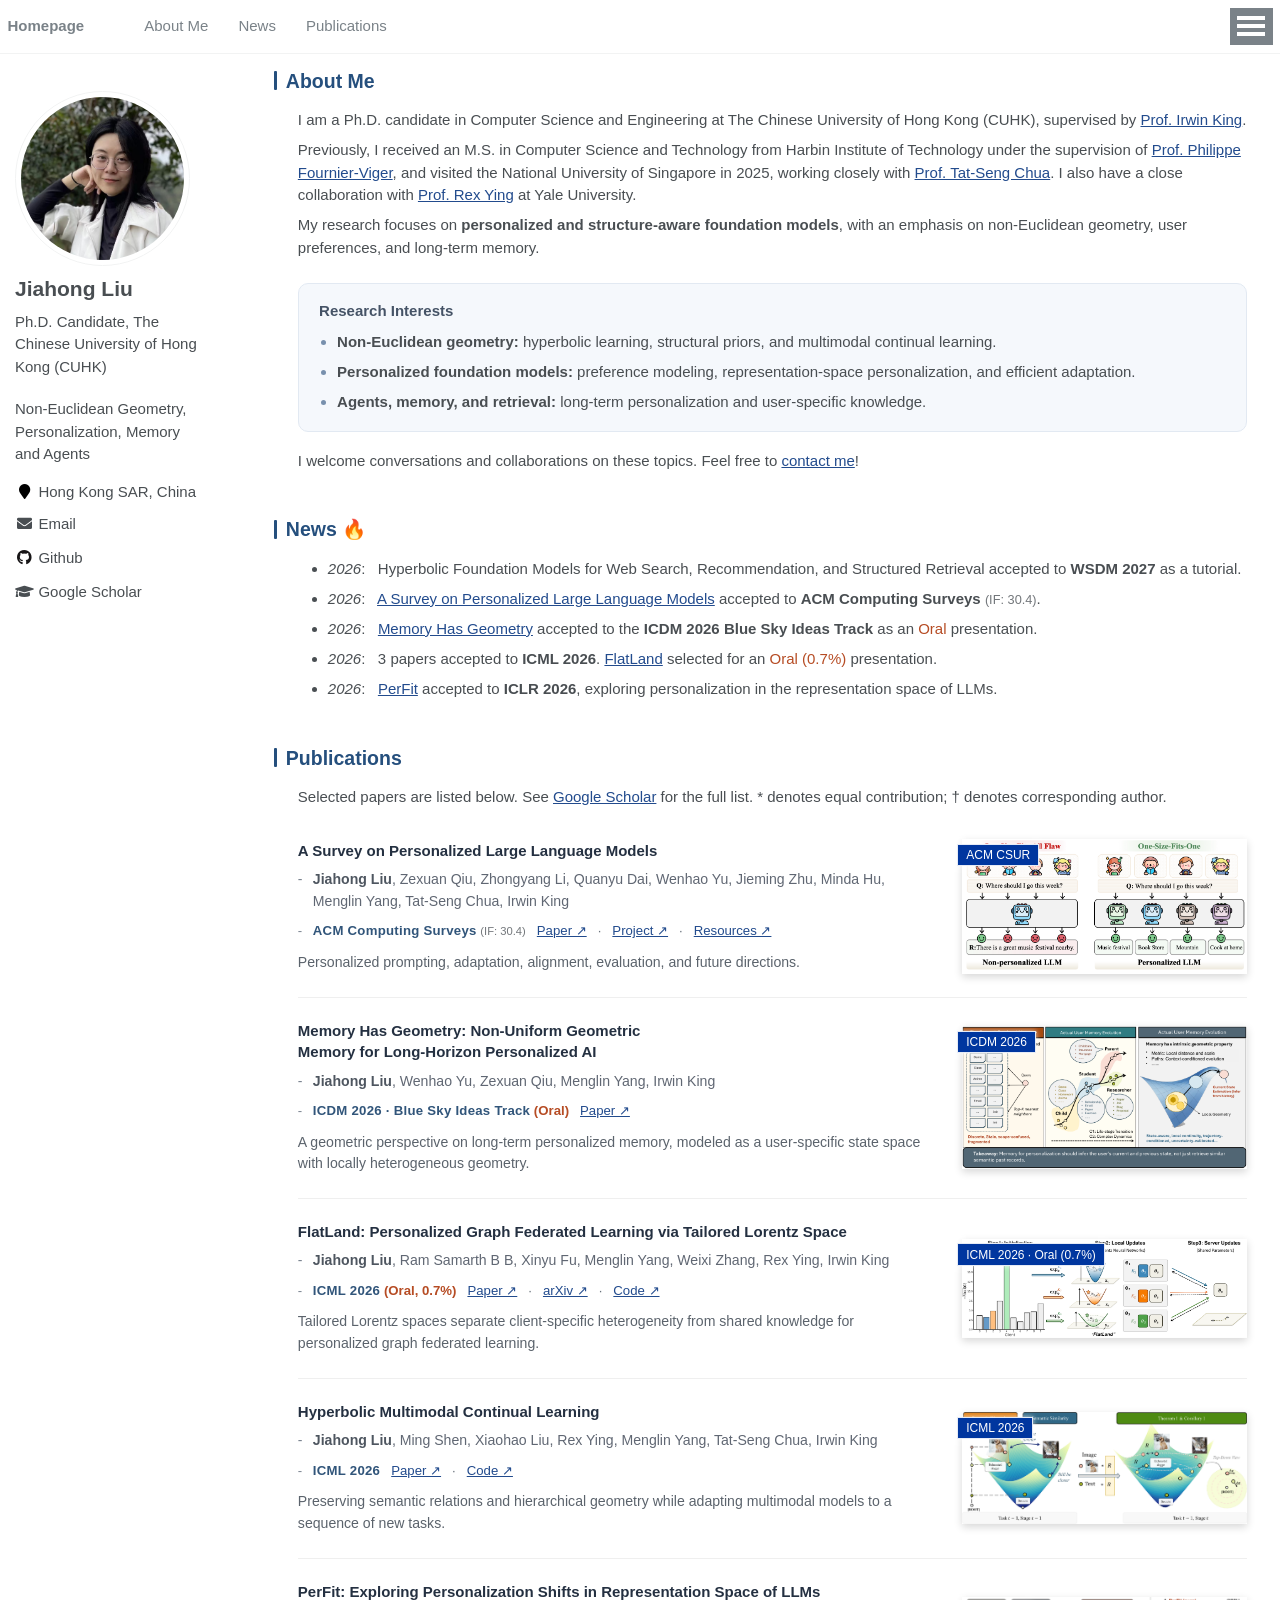
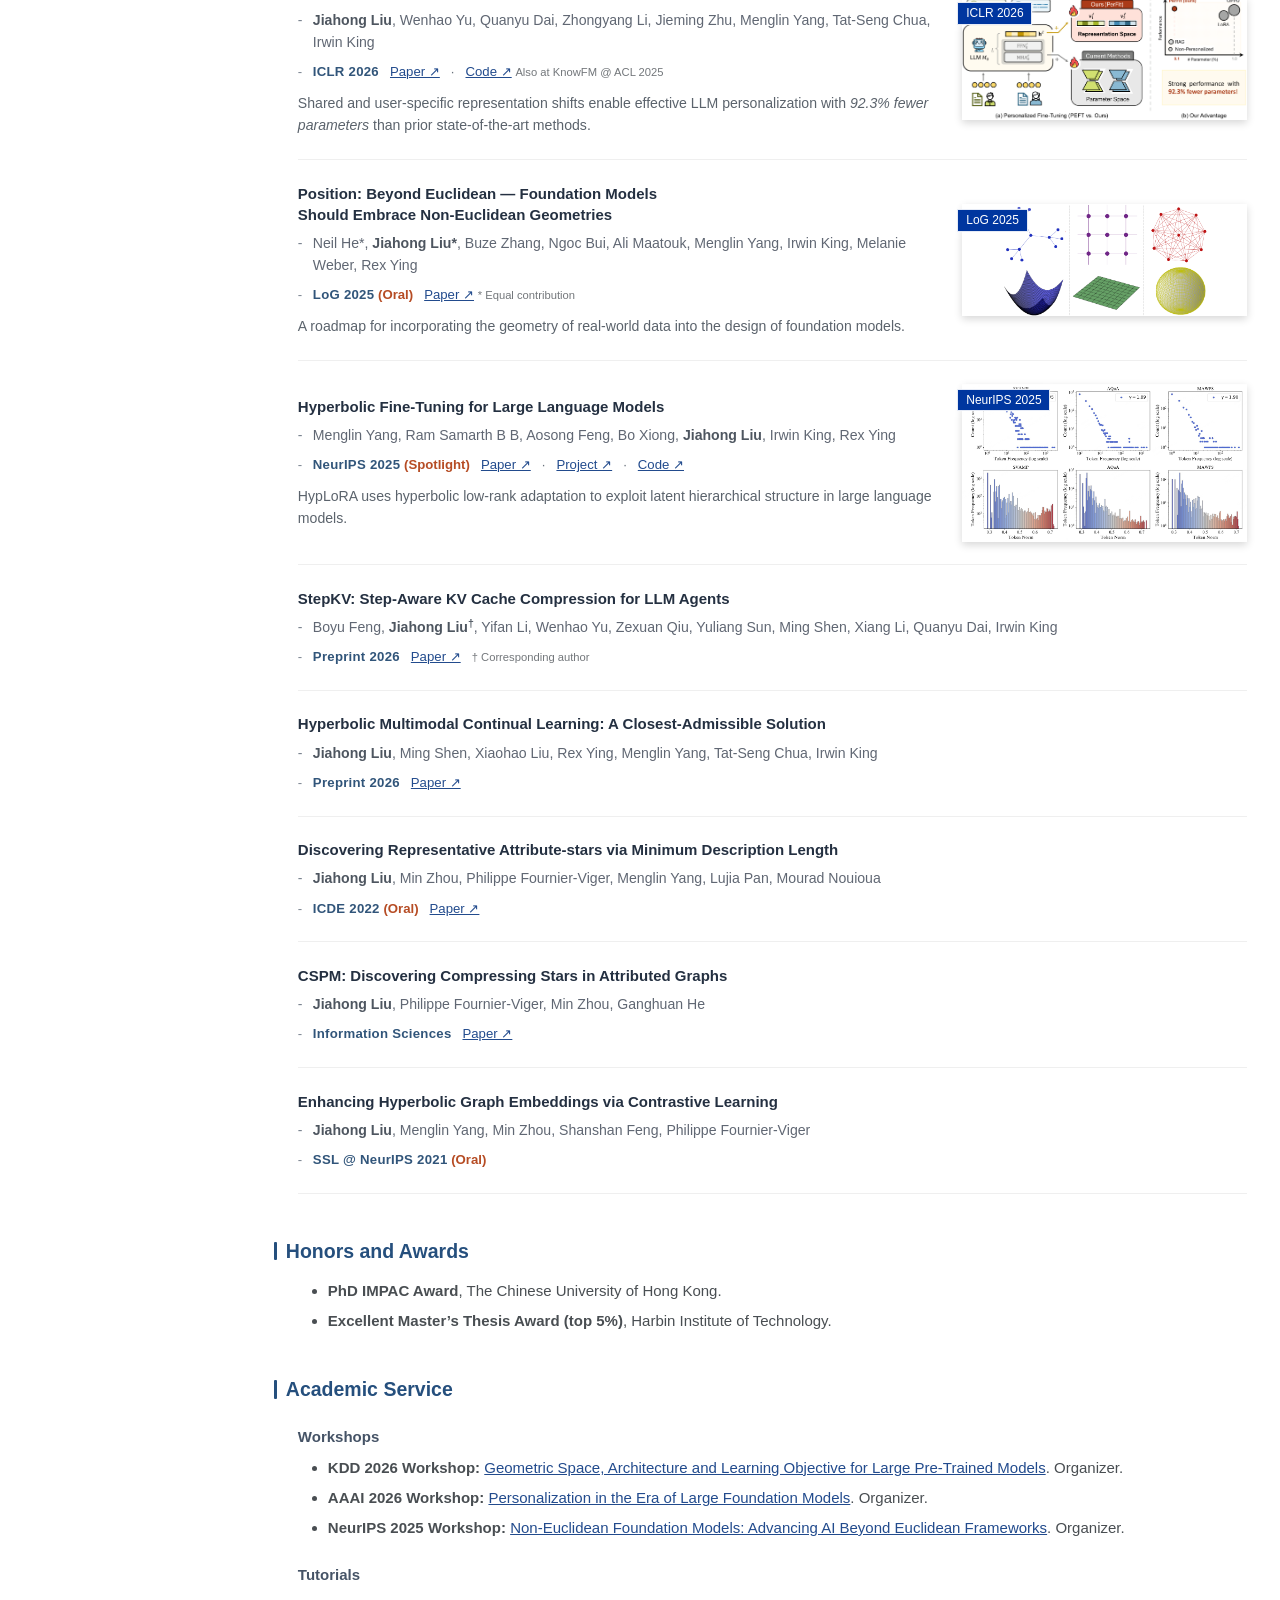
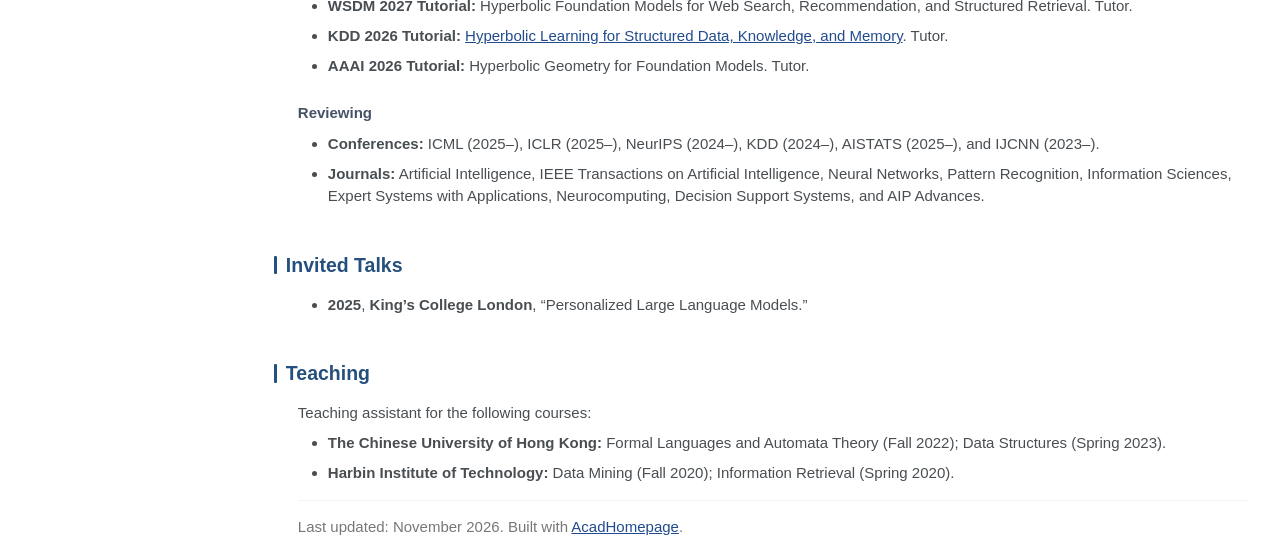
==== commit 63a602ee: "Remove link from WSDM tutorial announcement" ====
--- a/index.html
+++ b/index.html
@@ -1 +1 @@
-<!doctype html><html lang="en" class="no-js"><head><meta charset="utf-8"><title>Jiahong Liu - Homepage</title><meta property="og:locale" content="en"><meta property="og:site_name" content="Jiahong Liu"><meta property="og:title" content="Jiahong Liu"><link rel="canonical" href="https://jiahongliu21.github.io/"><meta property="og:url" content="https://jiahongliu21.github.io/"><meta property="og:description" content="Jiahong Liu, Ph.D. candidate at CUHK. Personalized foundation models, non-Euclidean geometry, and agents with long-term memory."><meta name="HandheldFriendly" content="True"><meta name="MobileOptimized" content="320"><meta name="viewport" content="width=device-width,initial-scale=1"><script>document.documentElement.className=document.documentElement.className.replace(/\bno-js\b/g,"")+" js "</script><link rel="stylesheet" href="assets/css/main.css?v=1793970311"><meta http-equiv="cleartype" content="on"><link rel="icon" type="image/svg+xml" href="images/favicon.svg?v=poincare-site-blue-20261028"><meta name="theme-color" content="#ffffff"><link rel="stylesheet" href="assets/css/academicons.css"><link rel="stylesheet" href="assets/css/personal.css?v=1793970311"></head><body><div class="masthead"><div class="masthead__inner-wrap"><div class="masthead__menu"><nav id="site-nav" class="greedy-nav"><button><div class="navicon"></div></button><ul class="visible-links"><li class="masthead__menu-item masthead__menu-item--lg masthead__menu-home-item"><a href="#about-me">Homepage</a></li><li class="masthead__menu-item"><a href="#about-me">About Me</a></li><li class="masthead__menu-item"><a href="#-news">News</a></li><li class="masthead__menu-item"><a href="#-publications">Publications</a></li><li class="masthead__menu-item"><a href="#-academic-service">Service</a></li></ul><ul class="hidden-links hidden"></ul></nav></div></div></div><div id="main" role="main"><div class="sidebar sticky"><div itemscope itemtype="http://schema.org/Person" class="profile_box"><div class="author__avatar"><img src="images/jiahong-liu.jpg" class="author__avatar" alt="Jiahong Liu"></div><div class="author__content"><h3 class="author__name">Jiahong Liu</h3><p class="author__bio">Ph.D. Candidate, The Chinese University of Hong Kong (CUHK)</p></div><div class="author__urls-wrapper"><ul class="author__urls social-icons"><li><div style="white-space:normal;margin-bottom:1em">Non-Euclidean Geometry, Personalization, Memory and Agents</div></li><li><i class="fa fa-fw fa-map-marker" aria-hidden="true"></i> Hong Kong SAR, China</li><li><a href="mailto:jiahong.liu21@gmail.com"><i class="fas fa-fw fa-envelope" aria-hidden="true"></i> Email</a></li><li><a href="https://github.com/JiahongLiu21"><i class="fab fa-fw fa-github" aria-hidden="true"></i> Github</a></li><li><a href="https://scholar.google.com.hk/citations?user=cIWPMtsAAAAJ&hl=en"><i class="fas fa-fw fa-graduation-cap"></i> Google Scholar</a></li></ul><div class="author__urls_sm"><a href="mailto:jiahong.liu21@gmail.com"><i class="fas fa-fw fa-envelope" aria-hidden="true"></i></a> <a href="https://github.com/JiahongLiu21"><i class="fab fa-fw fa-github" aria-hidden="true"></i></a> <a href="https://scholar.google.com.hk/citations?user=cIWPMtsAAAAJ&hl=en"><i class="fas fa-fw fa-graduation-cap"></i></a></div></div></div></div><article class="page" itemscope itemtype="http://schema.org/CreativeWork"><meta itemprop="headline" content=""><div class="page__inner-wrap"><section class="page__content" itemprop="text"><h1 id="about-me">About Me</h1><p>I am a Ph.D. candidate in Computer Science and Engineering at The Chinese University of Hong Kong (CUHK), supervised by <a href="https://scholar.google.com/citations?user=MXvC7tkAAAAJ&amp;hl=en">Prof. Irwin King</a>.</p><p>Previously, I received an M.S. in Computer Science and Technology from Harbin Institute of Technology under the supervision of <a href="https://scholar.google.com/citations?user=QG_7KjoAAAAJ&amp;hl=en">Prof. Philippe Fournier-Viger</a>, and visited the National University of Singapore in 2025, working closely with <a href="https://scholar.google.com/citations?user=Z9DWCBEAAAAJ&amp;hl=en">Prof. Tat-Seng Chua</a>. I also have a close collaboration with <a href="https://scholar.google.com/citations?user=6fqNXooAAAAJ&amp;hl=en">Prof. Rex Ying</a> at Yale University.</p><p>My research focuses on <strong>personalized and structure-aware foundation models</strong>, with an emphasis on non-Euclidean geometry, user preferences, and long-term memory.</p><div class="research-interests"><h3 id="research-interests">Research Interests</h3><ul><li><strong>Non-Euclidean geometry:</strong> hyperbolic learning, structural priors, and multimodal continual learning.</li><li><strong>Personalized foundation models:</strong> preference modeling, representation-space personalization, and efficient adaptation.</li><li><strong>Agents, memory, and retrieval:</strong> long-term personalization and user-specific knowledge.</li></ul></div><p>I welcome conversations and collaborations on these topics. Feel free to <a href="mailto:jiahong.liu21@gmail.com">contact me</a>!</p><h1 id="-news">News 🔥</h1><ul><li><em>2026</em>:   <a href="#tutorials">Hyperbolic Foundation Models for Web Search, Recommendation, and Structured Retrieval</a> accepted to <strong>WSDM 2027</strong> as a tutorial.</li><li><em>2026</em>:   <a href="https://personalizedllm.github.io/papers/survey/" target="_blank" rel="noopener noreferrer">A Survey on Personalized Large Language Models</a> accepted to <strong>ACM Computing Surveys</strong> <span class="paper-note" title="Journal Impact Factor reported by ACM in July 2026">(IF: 30.4)</span>.</li><li><em>2026</em>:   <a href="https://arxiv.org/abs/2609.17969" target="_blank" rel="noopener noreferrer">Memory Has Geometry</a> accepted to the <strong>ICDM 2026 Blue Sky Ideas Track</strong> as an <span class="text-highlight">Oral</span> presentation.</li><li><em>2026</em>:   3 papers accepted to <strong>ICML 2026</strong>. <a href="https://proceedings.mlr.press/v306/liu26b.html" target="_blank" rel="noopener noreferrer">FlatLand</a> selected for an <span class="text-highlight">Oral (0.7%)</span> presentation.</li><li><em>2026</em>:   <a href="https://openreview.net/forum?id=Lwn67fk9e1" target="_blank" rel="noopener noreferrer">PerFit</a> accepted to <strong>ICLR 2026</strong>, exploring personalization in the representation space of LLMs.</li></ul><h1 id="-publications">Publications</h1><p>Selected papers are listed below. See <a href="https://scholar.google.com.hk/citations?user=cIWPMtsAAAAJ&amp;hl=en">Google Scholar</a> for the full list. * denotes equal contribution; † denotes corresponding author.</p><div class="paper-entry paper-entry--illustrated"><div class="paper-entry-text"><p><a href="https://personalizedllm.github.io/papers/survey/" target="_blank" rel="noopener noreferrer">A Survey on Personalized Large Language Models</a></p><p><strong>Jiahong Liu</strong>, Zexuan Qiu, Zhongyang Li, Quanyu Dai, Wenhao Yu, Jieming Zhu, Minda Hu, Menglin Yang, Tat-Seng Chua, Irwin King</p><p><strong>ACM Computing Surveys</strong> <span class="paper-note" title="Journal Impact Factor reported by ACM in July 2026">(IF: 30.4)</span>   <a href="https://arxiv.org/abs/2502.11528" target="_blank" rel="noopener noreferrer">Paper ↗</a>   ·   <a href="https://personalizedllm.github.io/papers/survey/" target="_blank" rel="noopener noreferrer">Project ↗</a>   ·   <a href="https://github.com/JiahongLiu21/Awesome-Personalized-Large-Language-Models" target="_blank" rel="noopener noreferrer">Resources ↗</a></p><p>Personalized prompting, adaptation, alignment, evaluation, and future directions.</p></div><div class="paper-entry-image"><a href="images/personalized-llm-survey.png" target="_blank" rel="noopener noreferrer" aria-label="Open full-size paper figure"><span class="badge">ACM CSUR</span><img src="images/personalized-llm-survey.png" alt="One-size-fits-all responses compared with personalized LLM responses" width="100%" loading="lazy" style="aspect-ratio:1934/920;object-fit:cover;object-position:right"></a></div></div><div class="paper-entry paper-entry--illustrated"><div class="paper-entry-text"><p><a href="https://arxiv.org/abs/2609.17969" target="_blank" rel="noopener noreferrer">Memory Has Geometry: Non-Uniform Geometric Memory for Long-Horizon Personalized AI</a></p><p><strong>Jiahong Liu</strong>, Wenhao Yu, Zexuan Qiu, Menglin Yang, Irwin King</p><p><strong>ICDM 2026 · Blue Sky Ideas Track</strong> <strong class="paper-award">(Oral)</strong>   <a href="https://arxiv.org/abs/2609.17969" target="_blank" rel="noopener noreferrer">Paper ↗</a></p><p>A geometric perspective on long-term personalized memory, modeled as a user-specific state space with locally heterogeneous geometry.</p></div><div class="paper-entry-image"><a href="images/memory-geometry.png" target="_blank" rel="noopener noreferrer" aria-label="Open full-size paper figure"><span class="badge">ICDM 2026</span><img src="images/memory-geometry.png" alt="Conceptual framework from Memory Has Geometry" width="100%" loading="lazy"></a></div></div><div class="paper-entry paper-entry--illustrated"><div class="paper-entry-text"><p><a href="https://proceedings.mlr.press/v306/liu26b.html" target="_blank" rel="noopener noreferrer">FlatLand: Personalized Graph Federated Learning via Tailored Lorentz Space</a></p><p><strong>Jiahong Liu</strong>, Ram Samarth B B, Xinyu Fu, Menglin Yang, Weixi Zhang, Rex Ying, Irwin King</p><p><strong>ICML 2026</strong> <strong class="paper-award">(Oral, 0.7%)</strong>   <a href="https://proceedings.mlr.press/v306/liu26b.html" target="_blank" rel="noopener noreferrer">Paper ↗</a>   ·   <a href="https://arxiv.org/abs/2608.21096" target="_blank" rel="noopener noreferrer">arXiv ↗</a>   ·   <a href="https://github.com/HUBERILT/FlatLand_ICML" target="_blank" rel="noopener noreferrer">Code ↗</a></p><p>Tailored Lorentz spaces separate client-specific heterogeneity from shared knowledge for personalized graph federated learning.</p></div><div class="paper-entry-image"><a href="images/flatland.png" target="_blank" rel="noopener noreferrer" aria-label="Open full-size paper figure"><span class="badge">ICML 2026 · Oral (0.7%)</span><img src="images/flatland.png" alt="FlatLand framework for personalized federated learning in tailored Lorentz spaces" width="100%" loading="lazy"></a></div></div><div class="paper-entry paper-entry--illustrated"><div class="paper-entry-text"><p><a href="https://proceedings.mlr.press/v306/liu26dq.html" target="_blank" rel="noopener noreferrer">Hyperbolic Multimodal Continual Learning</a></p><p><strong>Jiahong Liu</strong>, Ming Shen, Xiaohao Liu, Rex Ying, Menglin Yang, Tat-Seng Chua, Irwin King</p><p><strong>ICML 2026</strong>   <a href="https://proceedings.mlr.press/v306/liu26dq.html" target="_blank" rel="noopener noreferrer">Paper ↗</a>   ·   <a href="https://github.com/HUBERILT/HMCL_ICML" target="_blank" rel="noopener noreferrer">Code ↗</a></p><p>Preserving semantic relations and hierarchical geometry while adapting multimodal models to a sequence of new tasks.</p></div><div class="paper-entry-image"><a href="images/hmcl.png" target="_blank" rel="noopener noreferrer" aria-label="Open full-size paper figure"><span class="badge">ICML 2026</span><img src="images/hmcl.png" alt="HMCL preserves semantic similarity and hierarchy under a shared hyperbolic isometry" width="100%" loading="lazy"></a></div></div><div class="paper-entry paper-entry--illustrated"><div class="paper-entry-text"><p><a href="https://openreview.net/forum?id=Lwn67fk9e1" target="_blank" rel="noopener noreferrer">PerFit: Exploring Personalization Shifts in Representation Space of LLMs</a></p><p><strong>Jiahong Liu</strong>, Wenhao Yu, Quanyu Dai, Zhongyang Li, Jieming Zhu, Menglin Yang, Tat-Seng Chua, Irwin King</p><p><strong>ICLR 2026</strong>   <a href="https://openreview.net/forum?id=Lwn67fk9e1" target="_blank" rel="noopener noreferrer">Paper ↗</a>   ·   <a href="https://github.com/JiahongLiu21/PerFit" target="_blank" rel="noopener noreferrer">Code ↗</a> <span class="paper-note">Also at KnowFM @ ACL 2025</span></p><p>Shared and user-specific representation shifts enable effective LLM personalization with <em>92.3% fewer parameters</em> than prior state-of-the-art methods.</p></div><div class="paper-entry-image"><a href="images/perfit.png" target="_blank" rel="noopener noreferrer" aria-label="Open full-size paper figure"><span class="badge">ICLR 2026</span><img src="images/perfit.png" alt="PerFit learns shared and user-specific shifts in the representation space of LLMs" width="100%" loading="lazy"></a></div></div><div class="paper-entry paper-entry--illustrated"><div class="paper-entry-text"><p><a href="https://arxiv.org/abs/2504.08896" target="_blank" rel="noopener noreferrer">Position: Beyond Euclidean — Foundation Models Should Embrace Non-Euclidean Geometries</a></p><p>Neil He*, <strong>Jiahong Liu*</strong>, Buze Zhang, Ngoc Bui, Ali Maatouk, Menglin Yang, Irwin King, Melanie Weber, Rex Ying</p><p><strong>LoG 2025</strong> <strong class="paper-award">(Oral)</strong>   <a href="https://arxiv.org/abs/2504.08896" target="_blank" rel="noopener noreferrer">Paper ↗</a> <span class="paper-note">* Equal contribution</span></p><p>A roadmap for incorporating the geometry of real-world data into the design of foundation models.</p></div><div class="paper-entry-image paper-entry-image--compact"><a href="images/beyond-euclidean.png" target="_blank" rel="noopener noreferrer" aria-label="Open full-size paper figure"><span class="badge">LoG 2025</span><img src="images/beyond-euclidean.png" alt="Hyperbolic, Euclidean, and spherical geometries model different token relationships" width="100%" loading="lazy"></a></div></div><div class="paper-entry paper-entry--illustrated"><div class="paper-entry-text"><p><a href="https://hyperboliclearning.github.io/work/hyplora/" target="_blank" rel="noopener noreferrer">Hyperbolic Fine-Tuning for Large Language Models</a></p><p>Menglin Yang, Ram Samarth B B, Aosong Feng, Bo Xiong, <strong>Jiahong Liu</strong>, Irwin King, Rex Ying</p><p><strong>NeurIPS 2025</strong> <strong class="paper-award">(Spotlight)</strong>   <a href="https://papers.nips.cc/paper_files/paper/2025/file/2a711847bb13b3c55ad74853b7efd70a-Paper-Conference.pdf" target="_blank" rel="noopener noreferrer">Paper ↗</a>   ·   <a href="https://hyperboliclearning.github.io/work/hyplora/" target="_blank" rel="noopener noreferrer">Project ↗</a>   ·   <a href="https://github.com/marlin-codes/HypLLM" target="_blank" rel="noopener noreferrer">Code ↗</a></p><p>HypLoRA uses hyperbolic low-rank adaptation to exploit latent hierarchical structure in large language models.</p></div><div class="paper-entry-image"><a href="images/hyplora.jpg" target="_blank" rel="noopener noreferrer" aria-label="Open full-size paper figure"><span class="badge">NeurIPS 2025</span><img src="images/hyplora.jpg" alt="HypLoRA illustration of token frequency, embedding norms, and hierarchical geometry" width="100%" loading="lazy"></a></div></div><div class="paper-entry paper-entry-text"><p><a href="https://arxiv.org/abs/2609.22158" target="_blank" rel="noopener noreferrer">StepKV: Step-Aware KV Cache Compression for LLM Agents</a></p><p>Boyu Feng, <strong>Jiahong Liu<sup>†</sup></strong>, Yifan Li, Wenhao Yu, Zexuan Qiu, Yuliang Sun, Ming Shen, Xiang Li, Quanyu Dai, Irwin King</p><p><strong>Preprint 2026</strong>   <a href="https://arxiv.org/abs/2609.22158" target="_blank" rel="noopener noreferrer">Paper ↗</a>   <span class="paper-note">† Corresponding author</span></p></div><div class="paper-entry paper-entry-text"><p><a href="https://arxiv.org/abs/2609.29329" target="_blank" rel="noopener noreferrer">Hyperbolic Multimodal Continual Learning: A Closest-Admissible Solution</a></p><p><strong>Jiahong Liu</strong>, Ming Shen, Xiaohao Liu, Rex Ying, Menglin Yang, Tat-Seng Chua, Irwin King</p><p><strong>Preprint 2026</strong>   <a href="https://arxiv.org/abs/2609.29329" target="_blank" rel="noopener noreferrer">Paper ↗</a></p></div><div class="paper-entry paper-entry-text"><p><a href="https://arxiv.org/abs/2204.12704" target="_blank" rel="noopener noreferrer">Discovering Representative Attribute-stars via Minimum Description Length</a></p><p><strong>Jiahong Liu</strong>, Min Zhou, Philippe Fournier-Viger, Menglin Yang, Lujia Pan, Mourad Nouioua</p><p><strong>ICDE 2022</strong> <strong class="paper-award">(Oral)</strong>   <a href="https://arxiv.org/abs/2204.12704" target="_blank" rel="noopener noreferrer">Paper ↗</a></p></div><div class="paper-entry paper-entry-text"><p><a href="https://doi.org/10.1016/j.ins.2022.08.008" target="_blank" rel="noopener noreferrer">CSPM: Discovering Compressing Stars in Attributed Graphs</a></p><p><strong>Jiahong Liu</strong>, Philippe Fournier-Viger, Min Zhou, Ganghuan He</p><p><strong>Information Sciences</strong>   <a href="https://doi.org/10.1016/j.ins.2022.08.008" target="_blank" rel="noopener noreferrer">Paper ↗</a></p></div><div class="paper-entry paper-entry-text"><p>Enhancing Hyperbolic Graph Embeddings via Contrastive Learning</p><p><strong>Jiahong Liu</strong>, Menglin Yang, Min Zhou, Shanshan Feng, Philippe Fournier-Viger</p><p><strong>SSL @ NeurIPS 2021</strong> <strong class="paper-award">(Oral)</strong></p></div><h1 id="-honors-and-awards">Honors and Awards</h1><ul><li><strong>PhD IMPAC Award</strong>, The Chinese University of Hong Kong.</li><li><strong>Excellent Master’s Thesis Award (top 5%)</strong>, Harbin Institute of Technology.</li></ul><h1 id="-academic-service">Academic Service</h1><h3 id="workshops">Workshops</h3><ul><li><strong>KDD 2026 Workshop:</strong> <a href="https://hyperboliclearning.github.io/events/kdd2026workshop">Geometric Space, Architecture and Learning Objective for Large Pre-Trained Models</a>. Organizer.</li><li><strong>AAAI 2026 Workshop:</strong> <a href="https://personalizedllm.github.io/events/perfm-aaai26/">Personalization in the Era of Large Foundation Models</a>. Organizer.</li><li><strong>NeurIPS 2025 Workshop:</strong> <a href="https://hyperboliclearning.github.io/events/neurips2025negelworkshop">Non-Euclidean Foundation Models: Advancing AI Beyond Euclidean Frameworks</a>. Organizer.</li></ul><h3 id="tutorials">Tutorials</h3><ul><li><strong>WSDM 2027 Tutorial:</strong> Hyperbolic Foundation Models for Web Search, Recommendation, and Structured Retrieval. Tutor.</li><li><strong>KDD 2026 Tutorial:</strong> <a href="https://hyperboliclearning.github.io/events/kdd2026tutorial">Hyperbolic Learning for Structured Data, Knowledge, and Memory</a>. Tutor.</li><li><strong>AAAI 2026 Tutorial:</strong> Hyperbolic Geometry for Foundation Models. Tutor.</li></ul><h3 id="reviewing">Reviewing</h3><ul><li><strong>Conferences:</strong> ICML (2025–), ICLR (2025–), NeurIPS (2024–), KDD (2024–), AISTATS (2025–), and IJCNN (2023–).</li><li><strong>Journals:</strong> Artificial Intelligence, IEEE Transactions on Artificial Intelligence, Neural Networks, Pattern Recognition, Information Sciences, Expert Systems with Applications, Neurocomputing, Decision Support Systems, and AIP Advances.</li></ul><h1 id="-invited-talks">Invited Talks</h1><ul><li><strong>2025</strong>, <strong>King’s College London</strong>, “Personalized Large Language Models.”</li></ul><h1 id="-teaching">Teaching</h1><p>Teaching assistant for the following courses:</p><ul><li><strong>The Chinese University of Hong Kong:</strong> Formal Languages and Automata Theory (Fall 2022); Data Structures (Spring 2023).</li><li><strong>Harbin Institute of Technology:</strong> Data Mining (Fall 2020); Information Retrieval (Spring 2020).</li></ul><hr><p class="site-note">Last updated: November 2026. Built with <a href="https://github.com/RayeRen/acad-homepage.github.io">AcadHomepage</a>.</p></section></div></article></div><script src="assets/js/main.min.js"></script><script data-goatcounter="https://jiahongliu21.goatcounter.com/count" async src="https://gc.zgo.at/count.js"></script><script src="assets/js/personal.js?v=1793970311"></script></body></html>
+<!doctype html><html lang="en" class="no-js"><head><meta charset="utf-8"><title>Jiahong Liu - Homepage</title><meta property="og:locale" content="en"><meta property="og:site_name" content="Jiahong Liu"><meta property="og:title" content="Jiahong Liu"><link rel="canonical" href="https://jiahongliu21.github.io/"><meta property="og:url" content="https://jiahongliu21.github.io/"><meta property="og:description" content="Jiahong Liu, Ph.D. candidate at CUHK. Personalized foundation models, non-Euclidean geometry, and agents with long-term memory."><meta name="HandheldFriendly" content="True"><meta name="MobileOptimized" content="320"><meta name="viewport" content="width=device-width,initial-scale=1"><script>document.documentElement.className=document.documentElement.className.replace(/\bno-js\b/g,"")+" js "</script><link rel="stylesheet" href="assets/css/main.css?v=1793971047"><meta http-equiv="cleartype" content="on"><link rel="icon" type="image/svg+xml" href="images/favicon.svg?v=poincare-site-blue-20261028"><meta name="theme-color" content="#ffffff"><link rel="stylesheet" href="assets/css/academicons.css"><link rel="stylesheet" href="assets/css/personal.css?v=1793971047"></head><body><div class="masthead"><div class="masthead__inner-wrap"><div class="masthead__menu"><nav id="site-nav" class="greedy-nav"><button><div class="navicon"></div></button><ul class="visible-links"><li class="masthead__menu-item masthead__menu-item--lg masthead__menu-home-item"><a href="#about-me">Homepage</a></li><li class="masthead__menu-item"><a href="#about-me">About Me</a></li><li class="masthead__menu-item"><a href="#-news">News</a></li><li class="masthead__menu-item"><a href="#-publications">Publications</a></li><li class="masthead__menu-item"><a href="#-academic-service">Service</a></li></ul><ul class="hidden-links hidden"></ul></nav></div></div></div><div id="main" role="main"><div class="sidebar sticky"><div itemscope itemtype="http://schema.org/Person" class="profile_box"><div class="author__avatar"><img src="images/jiahong-liu.jpg" class="author__avatar" alt="Jiahong Liu"></div><div class="author__content"><h3 class="author__name">Jiahong Liu</h3><p class="author__bio">Ph.D. Candidate, The Chinese University of Hong Kong (CUHK)</p></div><div class="author__urls-wrapper"><ul class="author__urls social-icons"><li><div style="white-space:normal;margin-bottom:1em">Non-Euclidean Geometry, Personalization, Memory and Agents</div></li><li><i class="fa fa-fw fa-map-marker" aria-hidden="true"></i> Hong Kong SAR, China</li><li><a href="mailto:jiahong.liu21@gmail.com"><i class="fas fa-fw fa-envelope" aria-hidden="true"></i> Email</a></li><li><a href="https://github.com/JiahongLiu21"><i class="fab fa-fw fa-github" aria-hidden="true"></i> Github</a></li><li><a href="https://scholar.google.com.hk/citations?user=cIWPMtsAAAAJ&hl=en"><i class="fas fa-fw fa-graduation-cap"></i> Google Scholar</a></li></ul><div class="author__urls_sm"><a href="mailto:jiahong.liu21@gmail.com"><i class="fas fa-fw fa-envelope" aria-hidden="true"></i></a> <a href="https://github.com/JiahongLiu21"><i class="fab fa-fw fa-github" aria-hidden="true"></i></a> <a href="https://scholar.google.com.hk/citations?user=cIWPMtsAAAAJ&hl=en"><i class="fas fa-fw fa-graduation-cap"></i></a></div></div></div></div><article class="page" itemscope itemtype="http://schema.org/CreativeWork"><meta itemprop="headline" content=""><div class="page__inner-wrap"><section class="page__content" itemprop="text"><h1 id="about-me">About Me</h1><p>I am a Ph.D. candidate in Computer Science and Engineering at The Chinese University of Hong Kong (CUHK), supervised by <a href="https://scholar.google.com/citations?user=MXvC7tkAAAAJ&amp;hl=en">Prof. Irwin King</a>.</p><p>Previously, I received an M.S. in Computer Science and Technology from Harbin Institute of Technology under the supervision of <a href="https://scholar.google.com/citations?user=QG_7KjoAAAAJ&amp;hl=en">Prof. Philippe Fournier-Viger</a>, and visited the National University of Singapore in 2025, working closely with <a href="https://scholar.google.com/citations?user=Z9DWCBEAAAAJ&amp;hl=en">Prof. Tat-Seng Chua</a>. I also have a close collaboration with <a href="https://scholar.google.com/citations?user=6fqNXooAAAAJ&amp;hl=en">Prof. Rex Ying</a> at Yale University.</p><p>My research focuses on <strong>personalized and structure-aware foundation models</strong>, with an emphasis on non-Euclidean geometry, user preferences, and long-term memory.</p><div class="research-interests"><h3 id="research-interests">Research Interests</h3><ul><li><strong>Non-Euclidean geometry:</strong> hyperbolic learning, structural priors, and multimodal continual learning.</li><li><strong>Personalized foundation models:</strong> preference modeling, representation-space personalization, and efficient adaptation.</li><li><strong>Agents, memory, and retrieval:</strong> long-term personalization and user-specific knowledge.</li></ul></div><p>I welcome conversations and collaborations on these topics. Feel free to <a href="mailto:jiahong.liu21@gmail.com">contact me</a>!</p><h1 id="-news">News 🔥</h1><ul><li><em>2026</em>:   Hyperbolic Foundation Models for Web Search, Recommendation, and Structured Retrieval accepted to <strong>WSDM 2027</strong> as a tutorial.</li><li><em>2026</em>:   <a href="https://personalizedllm.github.io/papers/survey/" target="_blank" rel="noopener noreferrer">A Survey on Personalized Large Language Models</a> accepted to <strong>ACM Computing Surveys</strong> <span class="paper-note" title="Journal Impact Factor reported by ACM in July 2026">(IF: 30.4)</span>.</li><li><em>2026</em>:   <a href="https://arxiv.org/abs/2609.17969" target="_blank" rel="noopener noreferrer">Memory Has Geometry</a> accepted to the <strong>ICDM 2026 Blue Sky Ideas Track</strong> as an <span class="text-highlight">Oral</span> presentation.</li><li><em>2026</em>:   3 papers accepted to <strong>ICML 2026</strong>. <a href="https://proceedings.mlr.press/v306/liu26b.html" target="_blank" rel="noopener noreferrer">FlatLand</a> selected for an <span class="text-highlight">Oral (0.7%)</span> presentation.</li><li><em>2026</em>:   <a href="https://openreview.net/forum?id=Lwn67fk9e1" target="_blank" rel="noopener noreferrer">PerFit</a> accepted to <strong>ICLR 2026</strong>, exploring personalization in the representation space of LLMs.</li></ul><h1 id="-publications">Publications</h1><p>Selected papers are listed below. See <a href="https://scholar.google.com.hk/citations?user=cIWPMtsAAAAJ&amp;hl=en">Google Scholar</a> for the full list. * denotes equal contribution; † denotes corresponding author.</p><div class="paper-entry paper-entry--illustrated"><div class="paper-entry-text"><p><a href="https://personalizedllm.github.io/papers/survey/" target="_blank" rel="noopener noreferrer">A Survey on Personalized Large Language Models</a></p><p><strong>Jiahong Liu</strong>, Zexuan Qiu, Zhongyang Li, Quanyu Dai, Wenhao Yu, Jieming Zhu, Minda Hu, Menglin Yang, Tat-Seng Chua, Irwin King</p><p><strong>ACM Computing Surveys</strong> <span class="paper-note" title="Journal Impact Factor reported by ACM in July 2026">(IF: 30.4)</span>   <a href="https://arxiv.org/abs/2502.11528" target="_blank" rel="noopener noreferrer">Paper ↗</a>   ·   <a href="https://personalizedllm.github.io/papers/survey/" target="_blank" rel="noopener noreferrer">Project ↗</a>   ·   <a href="https://github.com/JiahongLiu21/Awesome-Personalized-Large-Language-Models" target="_blank" rel="noopener noreferrer">Resources ↗</a></p><p>Personalized prompting, adaptation, alignment, evaluation, and future directions.</p></div><div class="paper-entry-image"><a href="images/personalized-llm-survey.png" target="_blank" rel="noopener noreferrer" aria-label="Open full-size paper figure"><span class="badge">ACM CSUR</span><img src="images/personalized-llm-survey.png" alt="One-size-fits-all responses compared with personalized LLM responses" width="100%" loading="lazy" style="aspect-ratio:1934/920;object-fit:cover;object-position:right"></a></div></div><div class="paper-entry paper-entry--illustrated"><div class="paper-entry-text"><p><a href="https://arxiv.org/abs/2609.17969" target="_blank" rel="noopener noreferrer">Memory Has Geometry: Non-Uniform Geometric Memory for Long-Horizon Personalized AI</a></p><p><strong>Jiahong Liu</strong>, Wenhao Yu, Zexuan Qiu, Menglin Yang, Irwin King</p><p><strong>ICDM 2026 · Blue Sky Ideas Track</strong> <strong class="paper-award">(Oral)</strong>   <a href="https://arxiv.org/abs/2609.17969" target="_blank" rel="noopener noreferrer">Paper ↗</a></p><p>A geometric perspective on long-term personalized memory, modeled as a user-specific state space with locally heterogeneous geometry.</p></div><div class="paper-entry-image"><a href="images/memory-geometry.png" target="_blank" rel="noopener noreferrer" aria-label="Open full-size paper figure"><span class="badge">ICDM 2026</span><img src="images/memory-geometry.png" alt="Conceptual framework from Memory Has Geometry" width="100%" loading="lazy"></a></div></div><div class="paper-entry paper-entry--illustrated"><div class="paper-entry-text"><p><a href="https://proceedings.mlr.press/v306/liu26b.html" target="_blank" rel="noopener noreferrer">FlatLand: Personalized Graph Federated Learning via Tailored Lorentz Space</a></p><p><strong>Jiahong Liu</strong>, Ram Samarth B B, Xinyu Fu, Menglin Yang, Weixi Zhang, Rex Ying, Irwin King</p><p><strong>ICML 2026</strong> <strong class="paper-award">(Oral, 0.7%)</strong>   <a href="https://proceedings.mlr.press/v306/liu26b.html" target="_blank" rel="noopener noreferrer">Paper ↗</a>   ·   <a href="https://arxiv.org/abs/2608.21096" target="_blank" rel="noopener noreferrer">arXiv ↗</a>   ·   <a href="https://github.com/HUBERILT/FlatLand_ICML" target="_blank" rel="noopener noreferrer">Code ↗</a></p><p>Tailored Lorentz spaces separate client-specific heterogeneity from shared knowledge for personalized graph federated learning.</p></div><div class="paper-entry-image"><a href="images/flatland.png" target="_blank" rel="noopener noreferrer" aria-label="Open full-size paper figure"><span class="badge">ICML 2026 · Oral (0.7%)</span><img src="images/flatland.png" alt="FlatLand framework for personalized federated learning in tailored Lorentz spaces" width="100%" loading="lazy"></a></div></div><div class="paper-entry paper-entry--illustrated"><div class="paper-entry-text"><p><a href="https://proceedings.mlr.press/v306/liu26dq.html" target="_blank" rel="noopener noreferrer">Hyperbolic Multimodal Continual Learning</a></p><p><strong>Jiahong Liu</strong>, Ming Shen, Xiaohao Liu, Rex Ying, Menglin Yang, Tat-Seng Chua, Irwin King</p><p><strong>ICML 2026</strong>   <a href="https://proceedings.mlr.press/v306/liu26dq.html" target="_blank" rel="noopener noreferrer">Paper ↗</a>   ·   <a href="https://github.com/HUBERILT/HMCL_ICML" target="_blank" rel="noopener noreferrer">Code ↗</a></p><p>Preserving semantic relations and hierarchical geometry while adapting multimodal models to a sequence of new tasks.</p></div><div class="paper-entry-image"><a href="images/hmcl.png" target="_blank" rel="noopener noreferrer" aria-label="Open full-size paper figure"><span class="badge">ICML 2026</span><img src="images/hmcl.png" alt="HMCL preserves semantic similarity and hierarchy under a shared hyperbolic isometry" width="100%" loading="lazy"></a></div></div><div class="paper-entry paper-entry--illustrated"><div class="paper-entry-text"><p><a href="https://openreview.net/forum?id=Lwn67fk9e1" target="_blank" rel="noopener noreferrer">PerFit: Exploring Personalization Shifts in Representation Space of LLMs</a></p><p><strong>Jiahong Liu</strong>, Wenhao Yu, Quanyu Dai, Zhongyang Li, Jieming Zhu, Menglin Yang, Tat-Seng Chua, Irwin King</p><p><strong>ICLR 2026</strong>   <a href="https://openreview.net/forum?id=Lwn67fk9e1" target="_blank" rel="noopener noreferrer">Paper ↗</a>   ·   <a href="https://github.com/JiahongLiu21/PerFit" target="_blank" rel="noopener noreferrer">Code ↗</a> <span class="paper-note">Also at KnowFM @ ACL 2025</span></p><p>Shared and user-specific representation shifts enable effective LLM personalization with <em>92.3% fewer parameters</em> than prior state-of-the-art methods.</p></div><div class="paper-entry-image"><a href="images/perfit.png" target="_blank" rel="noopener noreferrer" aria-label="Open full-size paper figure"><span class="badge">ICLR 2026</span><img src="images/perfit.png" alt="PerFit learns shared and user-specific shifts in the representation space of LLMs" width="100%" loading="lazy"></a></div></div><div class="paper-entry paper-entry--illustrated"><div class="paper-entry-text"><p><a href="https://arxiv.org/abs/2504.08896" target="_blank" rel="noopener noreferrer">Position: Beyond Euclidean — Foundation Models Should Embrace Non-Euclidean Geometries</a></p><p>Neil He*, <strong>Jiahong Liu*</strong>, Buze Zhang, Ngoc Bui, Ali Maatouk, Menglin Yang, Irwin King, Melanie Weber, Rex Ying</p><p><strong>LoG 2025</strong> <strong class="paper-award">(Oral)</strong>   <a href="https://arxiv.org/abs/2504.08896" target="_blank" rel="noopener noreferrer">Paper ↗</a> <span class="paper-note">* Equal contribution</span></p><p>A roadmap for incorporating the geometry of real-world data into the design of foundation models.</p></div><div class="paper-entry-image paper-entry-image--compact"><a href="images/beyond-euclidean.png" target="_blank" rel="noopener noreferrer" aria-label="Open full-size paper figure"><span class="badge">LoG 2025</span><img src="images/beyond-euclidean.png" alt="Hyperbolic, Euclidean, and spherical geometries model different token relationships" width="100%" loading="lazy"></a></div></div><div class="paper-entry paper-entry--illustrated"><div class="paper-entry-text"><p><a href="https://hyperboliclearning.github.io/work/hyplora/" target="_blank" rel="noopener noreferrer">Hyperbolic Fine-Tuning for Large Language Models</a></p><p>Menglin Yang, Ram Samarth B B, Aosong Feng, Bo Xiong, <strong>Jiahong Liu</strong>, Irwin King, Rex Ying</p><p><strong>NeurIPS 2025</strong> <strong class="paper-award">(Spotlight)</strong>   <a href="https://papers.nips.cc/paper_files/paper/2025/file/2a711847bb13b3c55ad74853b7efd70a-Paper-Conference.pdf" target="_blank" rel="noopener noreferrer">Paper ↗</a>   ·   <a href="https://hyperboliclearning.github.io/work/hyplora/" target="_blank" rel="noopener noreferrer">Project ↗</a>   ·   <a href="https://github.com/marlin-codes/HypLLM" target="_blank" rel="noopener noreferrer">Code ↗</a></p><p>HypLoRA uses hyperbolic low-rank adaptation to exploit latent hierarchical structure in large language models.</p></div><div class="paper-entry-image"><a href="images/hyplora.jpg" target="_blank" rel="noopener noreferrer" aria-label="Open full-size paper figure"><span class="badge">NeurIPS 2025</span><img src="images/hyplora.jpg" alt="HypLoRA illustration of token frequency, embedding norms, and hierarchical geometry" width="100%" loading="lazy"></a></div></div><div class="paper-entry paper-entry-text"><p><a href="https://arxiv.org/abs/2609.22158" target="_blank" rel="noopener noreferrer">StepKV: Step-Aware KV Cache Compression for LLM Agents</a></p><p>Boyu Feng, <strong>Jiahong Liu<sup>†</sup></strong>, Yifan Li, Wenhao Yu, Zexuan Qiu, Yuliang Sun, Ming Shen, Xiang Li, Quanyu Dai, Irwin King</p><p><strong>Preprint 2026</strong>   <a href="https://arxiv.org/abs/2609.22158" target="_blank" rel="noopener noreferrer">Paper ↗</a>   <span class="paper-note">† Corresponding author</span></p></div><div class="paper-entry paper-entry-text"><p><a href="https://arxiv.org/abs/2609.29329" target="_blank" rel="noopener noreferrer">Hyperbolic Multimodal Continual Learning: A Closest-Admissible Solution</a></p><p><strong>Jiahong Liu</strong>, Ming Shen, Xiaohao Liu, Rex Ying, Menglin Yang, Tat-Seng Chua, Irwin King</p><p><strong>Preprint 2026</strong>   <a href="https://arxiv.org/abs/2609.29329" target="_blank" rel="noopener noreferrer">Paper ↗</a></p></div><div class="paper-entry paper-entry-text"><p><a href="https://arxiv.org/abs/2204.12704" target="_blank" rel="noopener noreferrer">Discovering Representative Attribute-stars via Minimum Description Length</a></p><p><strong>Jiahong Liu</strong>, Min Zhou, Philippe Fournier-Viger, Menglin Yang, Lujia Pan, Mourad Nouioua</p><p><strong>ICDE 2022</strong> <strong class="paper-award">(Oral)</strong>   <a href="https://arxiv.org/abs/2204.12704" target="_blank" rel="noopener noreferrer">Paper ↗</a></p></div><div class="paper-entry paper-entry-text"><p><a href="https://doi.org/10.1016/j.ins.2022.08.008" target="_blank" rel="noopener noreferrer">CSPM: Discovering Compressing Stars in Attributed Graphs</a></p><p><strong>Jiahong Liu</strong>, Philippe Fournier-Viger, Min Zhou, Ganghuan He</p><p><strong>Information Sciences</strong>   <a href="https://doi.org/10.1016/j.ins.2022.08.008" target="_blank" rel="noopener noreferrer">Paper ↗</a></p></div><div class="paper-entry paper-entry-text"><p>Enhancing Hyperbolic Graph Embeddings via Contrastive Learning</p><p><strong>Jiahong Liu</strong>, Menglin Yang, Min Zhou, Shanshan Feng, Philippe Fournier-Viger</p><p><strong>SSL @ NeurIPS 2021</strong> <strong class="paper-award">(Oral)</strong></p></div><h1 id="-honors-and-awards">Honors and Awards</h1><ul><li><strong>PhD IMPAC Award</strong>, The Chinese University of Hong Kong.</li><li><strong>Excellent Master’s Thesis Award (top 5%)</strong>, Harbin Institute of Technology.</li></ul><h1 id="-academic-service">Academic Service</h1><h3 id="workshops">Workshops</h3><ul><li><strong>KDD 2026 Workshop:</strong> <a href="https://hyperboliclearning.github.io/events/kdd2026workshop">Geometric Space, Architecture and Learning Objective for Large Pre-Trained Models</a>. Organizer.</li><li><strong>AAAI 2026 Workshop:</strong> <a href="https://personalizedllm.github.io/events/perfm-aaai26/">Personalization in the Era of Large Foundation Models</a>. Organizer.</li><li><strong>NeurIPS 2025 Workshop:</strong> <a href="https://hyperboliclearning.github.io/events/neurips2025negelworkshop">Non-Euclidean Foundation Models: Advancing AI Beyond Euclidean Frameworks</a>. Organizer.</li></ul><h3 id="tutorials">Tutorials</h3><ul><li><strong>WSDM 2027 Tutorial:</strong> Hyperbolic Foundation Models for Web Search, Recommendation, and Structured Retrieval. Tutor.</li><li><strong>KDD 2026 Tutorial:</strong> <a href="https://hyperboliclearning.github.io/events/kdd2026tutorial">Hyperbolic Learning for Structured Data, Knowledge, and Memory</a>. Tutor.</li><li><strong>AAAI 2026 Tutorial:</strong> Hyperbolic Geometry for Foundation Models. Tutor.</li></ul><h3 id="reviewing">Reviewing</h3><ul><li><strong>Conferences:</strong> ICML (2025–), ICLR (2025–), NeurIPS (2024–), KDD (2024–), AISTATS (2025–), and IJCNN (2023–).</li><li><strong>Journals:</strong> Artificial Intelligence, IEEE Transactions on Artificial Intelligence, Neural Networks, Pattern Recognition, Information Sciences, Expert Systems with Applications, Neurocomputing, Decision Support Systems, and AIP Advances.</li></ul><h1 id="-invited-talks">Invited Talks</h1><ul><li><strong>2025</strong>, <strong>King’s College London</strong>, “Personalized Large Language Models.”</li></ul><h1 id="-teaching">Teaching</h1><p>Teaching assistant for the following courses:</p><ul><li><strong>The Chinese University of Hong Kong:</strong> Formal Languages and Automata Theory (Fall 2022); Data Structures (Spring 2023).</li><li><strong>Harbin Institute of Technology:</strong> Data Mining (Fall 2020); Information Retrieval (Spring 2020).</li></ul><hr><p class="site-note">Last updated: November 2026. Built with <a href="https://github.com/RayeRen/acad-homepage.github.io">AcadHomepage</a>.</p></section></div></article></div><script src="assets/js/main.min.js"></script><script data-goatcounter="https://jiahongliu21.goatcounter.com/count" async src="https://gc.zgo.at/count.js"></script><script src="assets/js/personal.js?v=1793971047"></script></body></html>
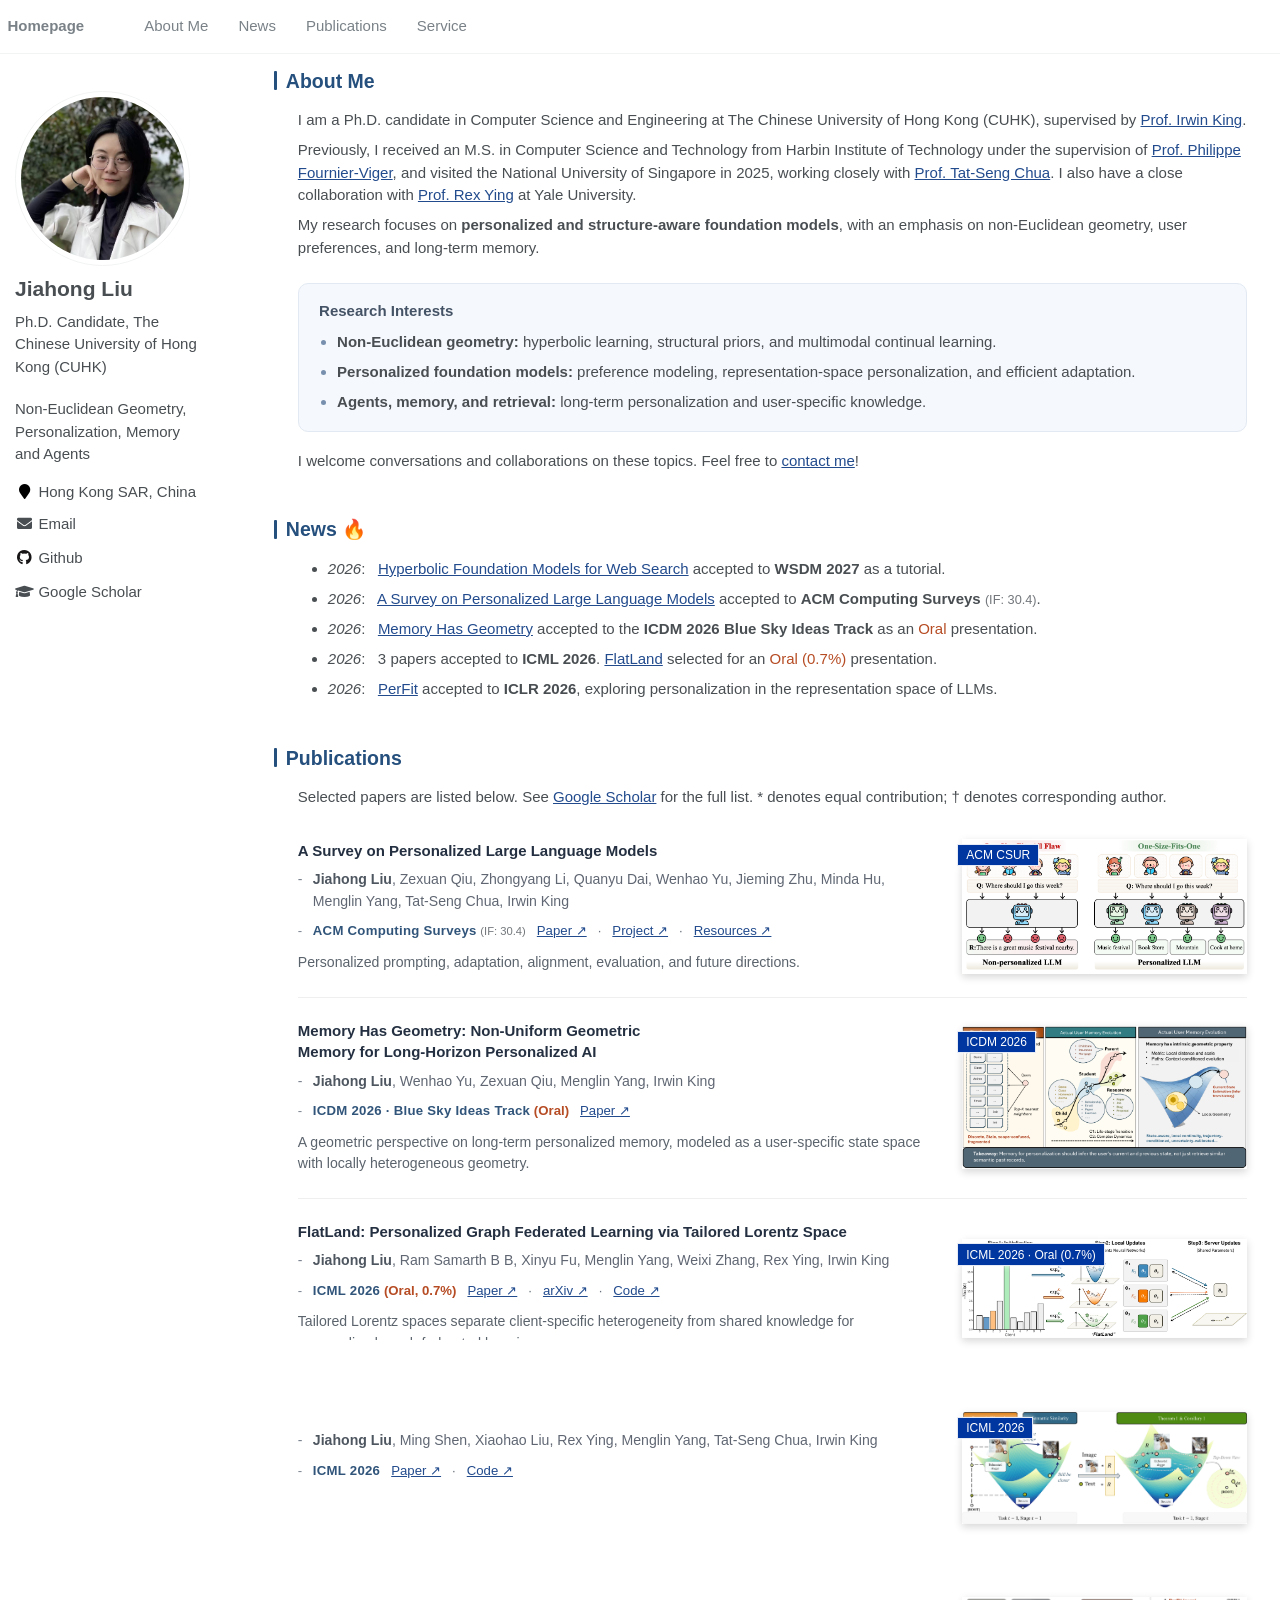
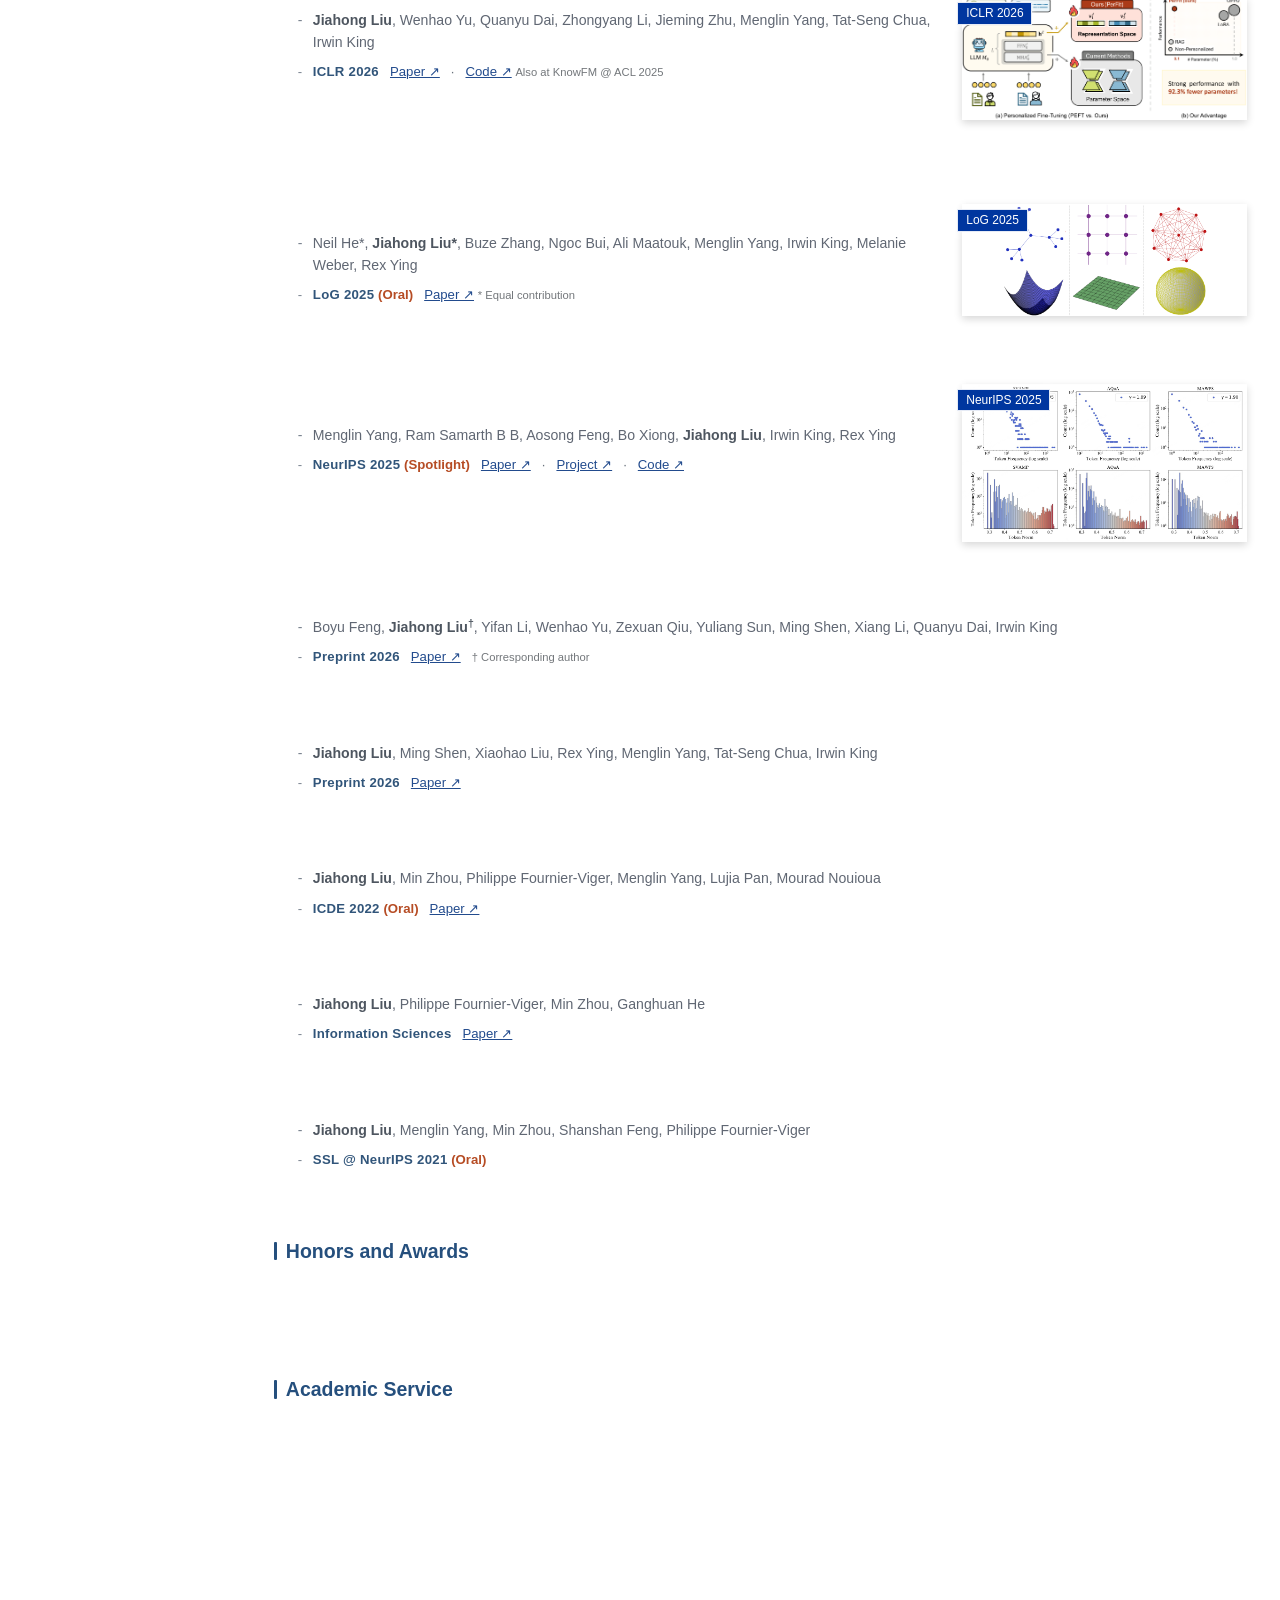
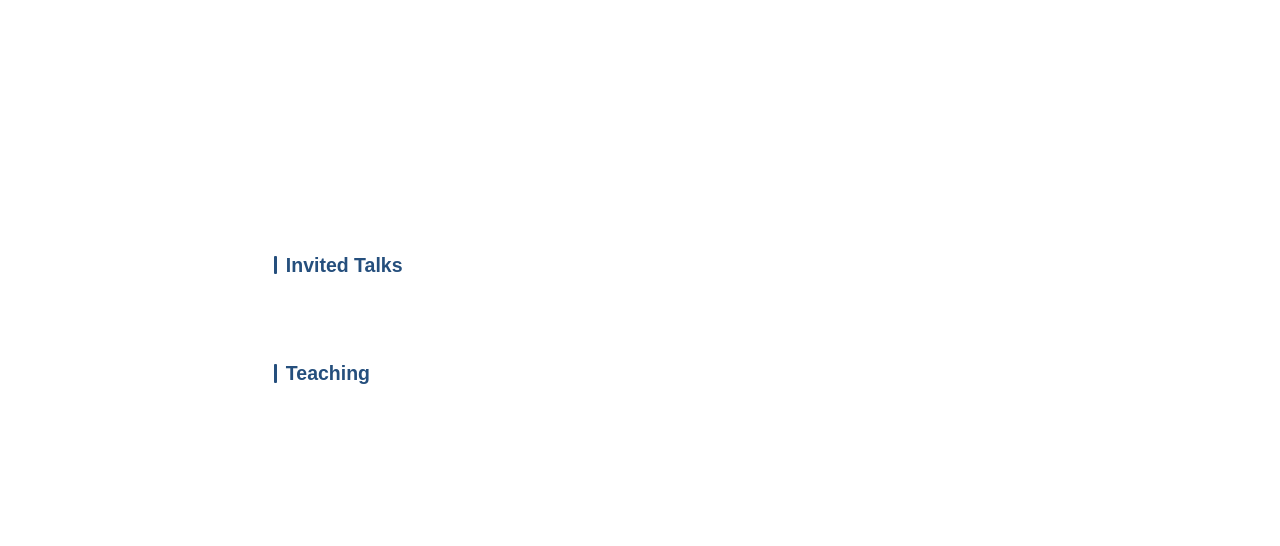
==== commit e482f3fa: "Shorten WSDM news title and link to tutorials" ====
--- a/index.html
+++ b/index.html
@@ -1 +1 @@
-<!doctype html><html lang="en" class="no-js"><head><meta charset="utf-8"><title>Jiahong Liu - Homepage</title><meta property="og:locale" content="en"><meta property="og:site_name" content="Jiahong Liu"><meta property="og:title" content="Jiahong Liu"><link rel="canonical" href="https://jiahongliu21.github.io/"><meta property="og:url" content="https://jiahongliu21.github.io/"><meta property="og:description" content="Jiahong Liu, Ph.D. candidate at CUHK. Personalized foundation models, non-Euclidean geometry, and agents with long-term memory."><meta name="HandheldFriendly" content="True"><meta name="MobileOptimized" content="320"><meta name="viewport" content="width=device-width,initial-scale=1"><script>document.documentElement.className=document.documentElement.className.replace(/\bno-js\b/g,"")+" js "</script><link rel="stylesheet" href="assets/css/main.css?v=1793971047"><meta http-equiv="cleartype" content="on"><link rel="icon" type="image/svg+xml" href="images/favicon.svg?v=poincare-site-blue-20261028"><meta name="theme-color" content="#ffffff"><link rel="stylesheet" href="assets/css/academicons.css"><link rel="stylesheet" href="assets/css/personal.css?v=1793971047"></head><body><div class="masthead"><div class="masthead__inner-wrap"><div class="masthead__menu"><nav id="site-nav" class="greedy-nav"><button><div class="navicon"></div></button><ul class="visible-links"><li class="masthead__menu-item masthead__menu-item--lg masthead__menu-home-item"><a href="#about-me">Homepage</a></li><li class="masthead__menu-item"><a href="#about-me">About Me</a></li><li class="masthead__menu-item"><a href="#-news">News</a></li><li class="masthead__menu-item"><a href="#-publications">Publications</a></li><li class="masthead__menu-item"><a href="#-academic-service">Service</a></li></ul><ul class="hidden-links hidden"></ul></nav></div></div></div><div id="main" role="main"><div class="sidebar sticky"><div itemscope itemtype="http://schema.org/Person" class="profile_box"><div class="author__avatar"><img src="images/jiahong-liu.jpg" class="author__avatar" alt="Jiahong Liu"></div><div class="author__content"><h3 class="author__name">Jiahong Liu</h3><p class="author__bio">Ph.D. Candidate, The Chinese University of Hong Kong (CUHK)</p></div><div class="author__urls-wrapper"><ul class="author__urls social-icons"><li><div style="white-space:normal;margin-bottom:1em">Non-Euclidean Geometry, Personalization, Memory and Agents</div></li><li><i class="fa fa-fw fa-map-marker" aria-hidden="true"></i> Hong Kong SAR, China</li><li><a href="mailto:jiahong.liu21@gmail.com"><i class="fas fa-fw fa-envelope" aria-hidden="true"></i> Email</a></li><li><a href="https://github.com/JiahongLiu21"><i class="fab fa-fw fa-github" aria-hidden="true"></i> Github</a></li><li><a href="https://scholar.google.com.hk/citations?user=cIWPMtsAAAAJ&hl=en"><i class="fas fa-fw fa-graduation-cap"></i> Google Scholar</a></li></ul><div class="author__urls_sm"><a href="mailto:jiahong.liu21@gmail.com"><i class="fas fa-fw fa-envelope" aria-hidden="true"></i></a> <a href="https://github.com/JiahongLiu21"><i class="fab fa-fw fa-github" aria-hidden="true"></i></a> <a href="https://scholar.google.com.hk/citations?user=cIWPMtsAAAAJ&hl=en"><i class="fas fa-fw fa-graduation-cap"></i></a></div></div></div></div><article class="page" itemscope itemtype="http://schema.org/CreativeWork"><meta itemprop="headline" content=""><div class="page__inner-wrap"><section class="page__content" itemprop="text"><h1 id="about-me">About Me</h1><p>I am a Ph.D. candidate in Computer Science and Engineering at The Chinese University of Hong Kong (CUHK), supervised by <a href="https://scholar.google.com/citations?user=MXvC7tkAAAAJ&amp;hl=en">Prof. Irwin King</a>.</p><p>Previously, I received an M.S. in Computer Science and Technology from Harbin Institute of Technology under the supervision of <a href="https://scholar.google.com/citations?user=QG_7KjoAAAAJ&amp;hl=en">Prof. Philippe Fournier-Viger</a>, and visited the National University of Singapore in 2025, working closely with <a href="https://scholar.google.com/citations?user=Z9DWCBEAAAAJ&amp;hl=en">Prof. Tat-Seng Chua</a>. I also have a close collaboration with <a href="https://scholar.google.com/citations?user=6fqNXooAAAAJ&amp;hl=en">Prof. Rex Ying</a> at Yale University.</p><p>My research focuses on <strong>personalized and structure-aware foundation models</strong>, with an emphasis on non-Euclidean geometry, user preferences, and long-term memory.</p><div class="research-interests"><h3 id="research-interests">Research Interests</h3><ul><li><strong>Non-Euclidean geometry:</strong> hyperbolic learning, structural priors, and multimodal continual learning.</li><li><strong>Personalized foundation models:</strong> preference modeling, representation-space personalization, and efficient adaptation.</li><li><strong>Agents, memory, and retrieval:</strong> long-term personalization and user-specific knowledge.</li></ul></div><p>I welcome conversations and collaborations on these topics. Feel free to <a href="mailto:jiahong.liu21@gmail.com">contact me</a>!</p><h1 id="-news">News 🔥</h1><ul><li><em>2026</em>:   Hyperbolic Foundation Models for Web Search, Recommendation, and Structured Retrieval accepted to <strong>WSDM 2027</strong> as a tutorial.</li><li><em>2026</em>:   <a href="https://personalizedllm.github.io/papers/survey/" target="_blank" rel="noopener noreferrer">A Survey on Personalized Large Language Models</a> accepted to <strong>ACM Computing Surveys</strong> <span class="paper-note" title="Journal Impact Factor reported by ACM in July 2026">(IF: 30.4)</span>.</li><li><em>2026</em>:   <a href="https://arxiv.org/abs/2609.17969" target="_blank" rel="noopener noreferrer">Memory Has Geometry</a> accepted to the <strong>ICDM 2026 Blue Sky Ideas Track</strong> as an <span class="text-highlight">Oral</span> presentation.</li><li><em>2026</em>:   3 papers accepted to <strong>ICML 2026</strong>. <a href="https://proceedings.mlr.press/v306/liu26b.html" target="_blank" rel="noopener noreferrer">FlatLand</a> selected for an <span class="text-highlight">Oral (0.7%)</span> presentation.</li><li><em>2026</em>:   <a href="https://openreview.net/forum?id=Lwn67fk9e1" target="_blank" rel="noopener noreferrer">PerFit</a> accepted to <strong>ICLR 2026</strong>, exploring personalization in the representation space of LLMs.</li></ul><h1 id="-publications">Publications</h1><p>Selected papers are listed below. See <a href="https://scholar.google.com.hk/citations?user=cIWPMtsAAAAJ&amp;hl=en">Google Scholar</a> for the full list. * denotes equal contribution; † denotes corresponding author.</p><div class="paper-entry paper-entry--illustrated"><div class="paper-entry-text"><p><a href="https://personalizedllm.github.io/papers/survey/" target="_blank" rel="noopener noreferrer">A Survey on Personalized Large Language Models</a></p><p><strong>Jiahong Liu</strong>, Zexuan Qiu, Zhongyang Li, Quanyu Dai, Wenhao Yu, Jieming Zhu, Minda Hu, Menglin Yang, Tat-Seng Chua, Irwin King</p><p><strong>ACM Computing Surveys</strong> <span class="paper-note" title="Journal Impact Factor reported by ACM in July 2026">(IF: 30.4)</span>   <a href="https://arxiv.org/abs/2502.11528" target="_blank" rel="noopener noreferrer">Paper ↗</a>   ·   <a href="https://personalizedllm.github.io/papers/survey/" target="_blank" rel="noopener noreferrer">Project ↗</a>   ·   <a href="https://github.com/JiahongLiu21/Awesome-Personalized-Large-Language-Models" target="_blank" rel="noopener noreferrer">Resources ↗</a></p><p>Personalized prompting, adaptation, alignment, evaluation, and future directions.</p></div><div class="paper-entry-image"><a href="images/personalized-llm-survey.png" target="_blank" rel="noopener noreferrer" aria-label="Open full-size paper figure"><span class="badge">ACM CSUR</span><img src="images/personalized-llm-survey.png" alt="One-size-fits-all responses compared with personalized LLM responses" width="100%" loading="lazy" style="aspect-ratio:1934/920;object-fit:cover;object-position:right"></a></div></div><div class="paper-entry paper-entry--illustrated"><div class="paper-entry-text"><p><a href="https://arxiv.org/abs/2609.17969" target="_blank" rel="noopener noreferrer">Memory Has Geometry: Non-Uniform Geometric Memory for Long-Horizon Personalized AI</a></p><p><strong>Jiahong Liu</strong>, Wenhao Yu, Zexuan Qiu, Menglin Yang, Irwin King</p><p><strong>ICDM 2026 · Blue Sky Ideas Track</strong> <strong class="paper-award">(Oral)</strong>   <a href="https://arxiv.org/abs/2609.17969" target="_blank" rel="noopener noreferrer">Paper ↗</a></p><p>A geometric perspective on long-term personalized memory, modeled as a user-specific state space with locally heterogeneous geometry.</p></div><div class="paper-entry-image"><a href="images/memory-geometry.png" target="_blank" rel="noopener noreferrer" aria-label="Open full-size paper figure"><span class="badge">ICDM 2026</span><img src="images/memory-geometry.png" alt="Conceptual framework from Memory Has Geometry" width="100%" loading="lazy"></a></div></div><div class="paper-entry paper-entry--illustrated"><div class="paper-entry-text"><p><a href="https://proceedings.mlr.press/v306/liu26b.html" target="_blank" rel="noopener noreferrer">FlatLand: Personalized Graph Federated Learning via Tailored Lorentz Space</a></p><p><strong>Jiahong Liu</strong>, Ram Samarth B B, Xinyu Fu, Menglin Yang, Weixi Zhang, Rex Ying, Irwin King</p><p><strong>ICML 2026</strong> <strong class="paper-award">(Oral, 0.7%)</strong>   <a href="https://proceedings.mlr.press/v306/liu26b.html" target="_blank" rel="noopener noreferrer">Paper ↗</a>   ·   <a href="https://arxiv.org/abs/2608.21096" target="_blank" rel="noopener noreferrer">arXiv ↗</a>   ·   <a href="https://github.com/HUBERILT/FlatLand_ICML" target="_blank" rel="noopener noreferrer">Code ↗</a></p><p>Tailored Lorentz spaces separate client-specific heterogeneity from shared knowledge for personalized graph federated learning.</p></div><div class="paper-entry-image"><a href="images/flatland.png" target="_blank" rel="noopener noreferrer" aria-label="Open full-size paper figure"><span class="badge">ICML 2026 · Oral (0.7%)</span><img src="images/flatland.png" alt="FlatLand framework for personalized federated learning in tailored Lorentz spaces" width="100%" loading="lazy"></a></div></div><div class="paper-entry paper-entry--illustrated"><div class="paper-entry-text"><p><a href="https://proceedings.mlr.press/v306/liu26dq.html" target="_blank" rel="noopener noreferrer">Hyperbolic Multimodal Continual Learning</a></p><p><strong>Jiahong Liu</strong>, Ming Shen, Xiaohao Liu, Rex Ying, Menglin Yang, Tat-Seng Chua, Irwin King</p><p><strong>ICML 2026</strong>   <a href="https://proceedings.mlr.press/v306/liu26dq.html" target="_blank" rel="noopener noreferrer">Paper ↗</a>   ·   <a href="https://github.com/HUBERILT/HMCL_ICML" target="_blank" rel="noopener noreferrer">Code ↗</a></p><p>Preserving semantic relations and hierarchical geometry while adapting multimodal models to a sequence of new tasks.</p></div><div class="paper-entry-image"><a href="images/hmcl.png" target="_blank" rel="noopener noreferrer" aria-label="Open full-size paper figure"><span class="badge">ICML 2026</span><img src="images/hmcl.png" alt="HMCL preserves semantic similarity and hierarchy under a shared hyperbolic isometry" width="100%" loading="lazy"></a></div></div><div class="paper-entry paper-entry--illustrated"><div class="paper-entry-text"><p><a href="https://openreview.net/forum?id=Lwn67fk9e1" target="_blank" rel="noopener noreferrer">PerFit: Exploring Personalization Shifts in Representation Space of LLMs</a></p><p><strong>Jiahong Liu</strong>, Wenhao Yu, Quanyu Dai, Zhongyang Li, Jieming Zhu, Menglin Yang, Tat-Seng Chua, Irwin King</p><p><strong>ICLR 2026</strong>   <a href="https://openreview.net/forum?id=Lwn67fk9e1" target="_blank" rel="noopener noreferrer">Paper ↗</a>   ·   <a href="https://github.com/JiahongLiu21/PerFit" target="_blank" rel="noopener noreferrer">Code ↗</a> <span class="paper-note">Also at KnowFM @ ACL 2025</span></p><p>Shared and user-specific representation shifts enable effective LLM personalization with <em>92.3% fewer parameters</em> than prior state-of-the-art methods.</p></div><div class="paper-entry-image"><a href="images/perfit.png" target="_blank" rel="noopener noreferrer" aria-label="Open full-size paper figure"><span class="badge">ICLR 2026</span><img src="images/perfit.png" alt="PerFit learns shared and user-specific shifts in the representation space of LLMs" width="100%" loading="lazy"></a></div></div><div class="paper-entry paper-entry--illustrated"><div class="paper-entry-text"><p><a href="https://arxiv.org/abs/2504.08896" target="_blank" rel="noopener noreferrer">Position: Beyond Euclidean — Foundation Models Should Embrace Non-Euclidean Geometries</a></p><p>Neil He*, <strong>Jiahong Liu*</strong>, Buze Zhang, Ngoc Bui, Ali Maatouk, Menglin Yang, Irwin King, Melanie Weber, Rex Ying</p><p><strong>LoG 2025</strong> <strong class="paper-award">(Oral)</strong>   <a href="https://arxiv.org/abs/2504.08896" target="_blank" rel="noopener noreferrer">Paper ↗</a> <span class="paper-note">* Equal contribution</span></p><p>A roadmap for incorporating the geometry of real-world data into the design of foundation models.</p></div><div class="paper-entry-image paper-entry-image--compact"><a href="images/beyond-euclidean.png" target="_blank" rel="noopener noreferrer" aria-label="Open full-size paper figure"><span class="badge">LoG 2025</span><img src="images/beyond-euclidean.png" alt="Hyperbolic, Euclidean, and spherical geometries model different token relationships" width="100%" loading="lazy"></a></div></div><div class="paper-entry paper-entry--illustrated"><div class="paper-entry-text"><p><a href="https://hyperboliclearning.github.io/work/hyplora/" target="_blank" rel="noopener noreferrer">Hyperbolic Fine-Tuning for Large Language Models</a></p><p>Menglin Yang, Ram Samarth B B, Aosong Feng, Bo Xiong, <strong>Jiahong Liu</strong>, Irwin King, Rex Ying</p><p><strong>NeurIPS 2025</strong> <strong class="paper-award">(Spotlight)</strong>   <a href="https://papers.nips.cc/paper_files/paper/2025/file/2a711847bb13b3c55ad74853b7efd70a-Paper-Conference.pdf" target="_blank" rel="noopener noreferrer">Paper ↗</a>   ·   <a href="https://hyperboliclearning.github.io/work/hyplora/" target="_blank" rel="noopener noreferrer">Project ↗</a>   ·   <a href="https://github.com/marlin-codes/HypLLM" target="_blank" rel="noopener noreferrer">Code ↗</a></p><p>HypLoRA uses hyperbolic low-rank adaptation to exploit latent hierarchical structure in large language models.</p></div><div class="paper-entry-image"><a href="images/hyplora.jpg" target="_blank" rel="noopener noreferrer" aria-label="Open full-size paper figure"><span class="badge">NeurIPS 2025</span><img src="images/hyplora.jpg" alt="HypLoRA illustration of token frequency, embedding norms, and hierarchical geometry" width="100%" loading="lazy"></a></div></div><div class="paper-entry paper-entry-text"><p><a href="https://arxiv.org/abs/2609.22158" target="_blank" rel="noopener noreferrer">StepKV: Step-Aware KV Cache Compression for LLM Agents</a></p><p>Boyu Feng, <strong>Jiahong Liu<sup>†</sup></strong>, Yifan Li, Wenhao Yu, Zexuan Qiu, Yuliang Sun, Ming Shen, Xiang Li, Quanyu Dai, Irwin King</p><p><strong>Preprint 2026</strong>   <a href="https://arxiv.org/abs/2609.22158" target="_blank" rel="noopener noreferrer">Paper ↗</a>   <span class="paper-note">† Corresponding author</span></p></div><div class="paper-entry paper-entry-text"><p><a href="https://arxiv.org/abs/2609.29329" target="_blank" rel="noopener noreferrer">Hyperbolic Multimodal Continual Learning: A Closest-Admissible Solution</a></p><p><strong>Jiahong Liu</strong>, Ming Shen, Xiaohao Liu, Rex Ying, Menglin Yang, Tat-Seng Chua, Irwin King</p><p><strong>Preprint 2026</strong>   <a href="https://arxiv.org/abs/2609.29329" target="_blank" rel="noopener noreferrer">Paper ↗</a></p></div><div class="paper-entry paper-entry-text"><p><a href="https://arxiv.org/abs/2204.12704" target="_blank" rel="noopener noreferrer">Discovering Representative Attribute-stars via Minimum Description Length</a></p><p><strong>Jiahong Liu</strong>, Min Zhou, Philippe Fournier-Viger, Menglin Yang, Lujia Pan, Mourad Nouioua</p><p><strong>ICDE 2022</strong> <strong class="paper-award">(Oral)</strong>   <a href="https://arxiv.org/abs/2204.12704" target="_blank" rel="noopener noreferrer">Paper ↗</a></p></div><div class="paper-entry paper-entry-text"><p><a href="https://doi.org/10.1016/j.ins.2022.08.008" target="_blank" rel="noopener noreferrer">CSPM: Discovering Compressing Stars in Attributed Graphs</a></p><p><strong>Jiahong Liu</strong>, Philippe Fournier-Viger, Min Zhou, Ganghuan He</p><p><strong>Information Sciences</strong>   <a href="https://doi.org/10.1016/j.ins.2022.08.008" target="_blank" rel="noopener noreferrer">Paper ↗</a></p></div><div class="paper-entry paper-entry-text"><p>Enhancing Hyperbolic Graph Embeddings via Contrastive Learning</p><p><strong>Jiahong Liu</strong>, Menglin Yang, Min Zhou, Shanshan Feng, Philippe Fournier-Viger</p><p><strong>SSL @ NeurIPS 2021</strong> <strong class="paper-award">(Oral)</strong></p></div><h1 id="-honors-and-awards">Honors and Awards</h1><ul><li><strong>PhD IMPAC Award</strong>, The Chinese University of Hong Kong.</li><li><strong>Excellent Master’s Thesis Award (top 5%)</strong>, Harbin Institute of Technology.</li></ul><h1 id="-academic-service">Academic Service</h1><h3 id="workshops">Workshops</h3><ul><li><strong>KDD 2026 Workshop:</strong> <a href="https://hyperboliclearning.github.io/events/kdd2026workshop">Geometric Space, Architecture and Learning Objective for Large Pre-Trained Models</a>. Organizer.</li><li><strong>AAAI 2026 Workshop:</strong> <a href="https://personalizedllm.github.io/events/perfm-aaai26/">Personalization in the Era of Large Foundation Models</a>. Organizer.</li><li><strong>NeurIPS 2025 Workshop:</strong> <a href="https://hyperboliclearning.github.io/events/neurips2025negelworkshop">Non-Euclidean Foundation Models: Advancing AI Beyond Euclidean Frameworks</a>. Organizer.</li></ul><h3 id="tutorials">Tutorials</h3><ul><li><strong>WSDM 2027 Tutorial:</strong> Hyperbolic Foundation Models for Web Search, Recommendation, and Structured Retrieval. Tutor.</li><li><strong>KDD 2026 Tutorial:</strong> <a href="https://hyperboliclearning.github.io/events/kdd2026tutorial">Hyperbolic Learning for Structured Data, Knowledge, and Memory</a>. Tutor.</li><li><strong>AAAI 2026 Tutorial:</strong> Hyperbolic Geometry for Foundation Models. Tutor.</li></ul><h3 id="reviewing">Reviewing</h3><ul><li><strong>Conferences:</strong> ICML (2025–), ICLR (2025–), NeurIPS (2024–), KDD (2024–), AISTATS (2025–), and IJCNN (2023–).</li><li><strong>Journals:</strong> Artificial Intelligence, IEEE Transactions on Artificial Intelligence, Neural Networks, Pattern Recognition, Information Sciences, Expert Systems with Applications, Neurocomputing, Decision Support Systems, and AIP Advances.</li></ul><h1 id="-invited-talks">Invited Talks</h1><ul><li><strong>2025</strong>, <strong>King’s College London</strong>, “Personalized Large Language Models.”</li></ul><h1 id="-teaching">Teaching</h1><p>Teaching assistant for the following courses:</p><ul><li><strong>The Chinese University of Hong Kong:</strong> Formal Languages and Automata Theory (Fall 2022); Data Structures (Spring 2023).</li><li><strong>Harbin Institute of Technology:</strong> Data Mining (Fall 2020); Information Retrieval (Spring 2020).</li></ul><hr><p class="site-note">Last updated: November 2026. Built with <a href="https://github.com/RayeRen/acad-homepage.github.io">AcadHomepage</a>.</p></section></div></article></div><script src="assets/js/main.min.js"></script><script data-goatcounter="https://jiahongliu21.goatcounter.com/count" async src="https://gc.zgo.at/count.js"></script><script src="assets/js/personal.js?v=1793971047"></script></body></html>
+<!doctype html><html lang="en" class="no-js"><head><meta charset="utf-8"><title>Jiahong Liu - Homepage</title><meta property="og:locale" content="en"><meta property="og:site_name" content="Jiahong Liu"><meta property="og:title" content="Jiahong Liu"><link rel="canonical" href="https://jiahongliu21.github.io/"><meta property="og:url" content="https://jiahongliu21.github.io/"><meta property="og:description" content="Jiahong Liu, Ph.D. candidate at CUHK. Personalized foundation models, non-Euclidean geometry, and agents with long-term memory."><meta name="HandheldFriendly" content="True"><meta name="MobileOptimized" content="320"><meta name="viewport" content="width=device-width,initial-scale=1"><script>document.documentElement.className=document.documentElement.className.replace(/\bno-js\b/g,"")+" js "</script><link rel="stylesheet" href="assets/css/main.css?v=1793971133"><meta http-equiv="cleartype" content="on"><link rel="icon" type="image/svg+xml" href="images/favicon.svg?v=poincare-site-blue-20261028"><meta name="theme-color" content="#ffffff"><link rel="stylesheet" href="assets/css/academicons.css"><link rel="stylesheet" href="assets/css/personal.css?v=1793971133"></head><body><div class="masthead"><div class="masthead__inner-wrap"><div class="masthead__menu"><nav id="site-nav" class="greedy-nav"><button><div class="navicon"></div></button><ul class="visible-links"><li class="masthead__menu-item masthead__menu-item--lg masthead__menu-home-item"><a href="#about-me">Homepage</a></li><li class="masthead__menu-item"><a href="#about-me">About Me</a></li><li class="masthead__menu-item"><a href="#-news">News</a></li><li class="masthead__menu-item"><a href="#-publications">Publications</a></li><li class="masthead__menu-item"><a href="#-academic-service">Service</a></li></ul><ul class="hidden-links hidden"></ul></nav></div></div></div><div id="main" role="main"><div class="sidebar sticky"><div itemscope itemtype="http://schema.org/Person" class="profile_box"><div class="author__avatar"><img src="images/jiahong-liu.jpg" class="author__avatar" alt="Jiahong Liu"></div><div class="author__content"><h3 class="author__name">Jiahong Liu</h3><p class="author__bio">Ph.D. Candidate, The Chinese University of Hong Kong (CUHK)</p></div><div class="author__urls-wrapper"><ul class="author__urls social-icons"><li><div style="white-space:normal;margin-bottom:1em">Non-Euclidean Geometry, Personalization, Memory and Agents</div></li><li><i class="fa fa-fw fa-map-marker" aria-hidden="true"></i> Hong Kong SAR, China</li><li><a href="mailto:jiahong.liu21@gmail.com"><i class="fas fa-fw fa-envelope" aria-hidden="true"></i> Email</a></li><li><a href="https://github.com/JiahongLiu21"><i class="fab fa-fw fa-github" aria-hidden="true"></i> Github</a></li><li><a href="https://scholar.google.com.hk/citations?user=cIWPMtsAAAAJ&hl=en"><i class="fas fa-fw fa-graduation-cap"></i> Google Scholar</a></li></ul><div class="author__urls_sm"><a href="mailto:jiahong.liu21@gmail.com"><i class="fas fa-fw fa-envelope" aria-hidden="true"></i></a> <a href="https://github.com/JiahongLiu21"><i class="fab fa-fw fa-github" aria-hidden="true"></i></a> <a href="https://scholar.google.com.hk/citations?user=cIWPMtsAAAAJ&hl=en"><i class="fas fa-fw fa-graduation-cap"></i></a></div></div></div></div><article class="page" itemscope itemtype="http://schema.org/CreativeWork"><meta itemprop="headline" content=""><div class="page__inner-wrap"><section class="page__content" itemprop="text"><h1 id="about-me">About Me</h1><p>I am a Ph.D. candidate in Computer Science and Engineering at The Chinese University of Hong Kong (CUHK), supervised by <a href="https://scholar.google.com/citations?user=MXvC7tkAAAAJ&amp;hl=en">Prof. Irwin King</a>.</p><p>Previously, I received an M.S. in Computer Science and Technology from Harbin Institute of Technology under the supervision of <a href="https://scholar.google.com/citations?user=QG_7KjoAAAAJ&amp;hl=en">Prof. Philippe Fournier-Viger</a>, and visited the National University of Singapore in 2025, working closely with <a href="https://scholar.google.com/citations?user=Z9DWCBEAAAAJ&amp;hl=en">Prof. Tat-Seng Chua</a>. I also have a close collaboration with <a href="https://scholar.google.com/citations?user=6fqNXooAAAAJ&amp;hl=en">Prof. Rex Ying</a> at Yale University.</p><p>My research focuses on <strong>personalized and structure-aware foundation models</strong>, with an emphasis on non-Euclidean geometry, user preferences, and long-term memory.</p><div class="research-interests"><h3 id="research-interests">Research Interests</h3><ul><li><strong>Non-Euclidean geometry:</strong> hyperbolic learning, structural priors, and multimodal continual learning.</li><li><strong>Personalized foundation models:</strong> preference modeling, representation-space personalization, and efficient adaptation.</li><li><strong>Agents, memory, and retrieval:</strong> long-term personalization and user-specific knowledge.</li></ul></div><p>I welcome conversations and collaborations on these topics. Feel free to <a href="mailto:jiahong.liu21@gmail.com">contact me</a>!</p><h1 id="-news">News 🔥</h1><ul><li><em>2026</em>:   <a href="#tutorials">Hyperbolic Foundation Models for Web Search</a> accepted to <strong>WSDM 2027</strong> as a tutorial.</li><li><em>2026</em>:   <a href="https://personalizedllm.github.io/papers/survey/" target="_blank" rel="noopener noreferrer">A Survey on Personalized Large Language Models</a> accepted to <strong>ACM Computing Surveys</strong> <span class="paper-note" title="Journal Impact Factor reported by ACM in July 2026">(IF: 30.4)</span>.</li><li><em>2026</em>:   <a href="https://arxiv.org/abs/2609.17969" target="_blank" rel="noopener noreferrer">Memory Has Geometry</a> accepted to the <strong>ICDM 2026 Blue Sky Ideas Track</strong> as an <span class="text-highlight">Oral</span> presentation.</li><li><em>2026</em>:   3 papers accepted to <strong>ICML 2026</strong>. <a href="https://proceedings.mlr.press/v306/liu26b.html" target="_blank" rel="noopener noreferrer">FlatLand</a> selected for an <span class="text-highlight">Oral (0.7%)</span> presentation.</li><li><em>2026</em>:   <a href="https://openreview.net/forum?id=Lwn67fk9e1" target="_blank" rel="noopener noreferrer">PerFit</a> accepted to <strong>ICLR 2026</strong>, exploring personalization in the representation space of LLMs.</li></ul><h1 id="-publications">Publications</h1><p>Selected papers are listed below. See <a href="https://scholar.google.com.hk/citations?user=cIWPMtsAAAAJ&amp;hl=en">Google Scholar</a> for the full list. * denotes equal contribution; † denotes corresponding author.</p><div class="paper-entry paper-entry--illustrated"><div class="paper-entry-text"><p><a href="https://personalizedllm.github.io/papers/survey/" target="_blank" rel="noopener noreferrer">A Survey on Personalized Large Language Models</a></p><p><strong>Jiahong Liu</strong>, Zexuan Qiu, Zhongyang Li, Quanyu Dai, Wenhao Yu, Jieming Zhu, Minda Hu, Menglin Yang, Tat-Seng Chua, Irwin King</p><p><strong>ACM Computing Surveys</strong> <span class="paper-note" title="Journal Impact Factor reported by ACM in July 2026">(IF: 30.4)</span>   <a href="https://arxiv.org/abs/2502.11528" target="_blank" rel="noopener noreferrer">Paper ↗</a>   ·   <a href="https://personalizedllm.github.io/papers/survey/" target="_blank" rel="noopener noreferrer">Project ↗</a>   ·   <a href="https://github.com/JiahongLiu21/Awesome-Personalized-Large-Language-Models" target="_blank" rel="noopener noreferrer">Resources ↗</a></p><p>Personalized prompting, adaptation, alignment, evaluation, and future directions.</p></div><div class="paper-entry-image"><a href="images/personalized-llm-survey.png" target="_blank" rel="noopener noreferrer" aria-label="Open full-size paper figure"><span class="badge">ACM CSUR</span><img src="images/personalized-llm-survey.png" alt="One-size-fits-all responses compared with personalized LLM responses" width="100%" loading="lazy" style="aspect-ratio:1934/920;object-fit:cover;object-position:right"></a></div></div><div class="paper-entry paper-entry--illustrated"><div class="paper-entry-text"><p><a href="https://arxiv.org/abs/2609.17969" target="_blank" rel="noopener noreferrer">Memory Has Geometry: Non-Uniform Geometric Memory for Long-Horizon Personalized AI</a></p><p><strong>Jiahong Liu</strong>, Wenhao Yu, Zexuan Qiu, Menglin Yang, Irwin King</p><p><strong>ICDM 2026 · Blue Sky Ideas Track</strong> <strong class="paper-award">(Oral)</strong>   <a href="https://arxiv.org/abs/2609.17969" target="_blank" rel="noopener noreferrer">Paper ↗</a></p><p>A geometric perspective on long-term personalized memory, modeled as a user-specific state space with locally heterogeneous geometry.</p></div><div class="paper-entry-image"><a href="images/memory-geometry.png" target="_blank" rel="noopener noreferrer" aria-label="Open full-size paper figure"><span class="badge">ICDM 2026</span><img src="images/memory-geometry.png" alt="Conceptual framework from Memory Has Geometry" width="100%" loading="lazy"></a></div></div><div class="paper-entry paper-entry--illustrated"><div class="paper-entry-text"><p><a href="https://proceedings.mlr.press/v306/liu26b.html" target="_blank" rel="noopener noreferrer">FlatLand: Personalized Graph Federated Learning via Tailored Lorentz Space</a></p><p><strong>Jiahong Liu</strong>, Ram Samarth B B, Xinyu Fu, Menglin Yang, Weixi Zhang, Rex Ying, Irwin King</p><p><strong>ICML 2026</strong> <strong class="paper-award">(Oral, 0.7%)</strong>   <a href="https://proceedings.mlr.press/v306/liu26b.html" target="_blank" rel="noopener noreferrer">Paper ↗</a>   ·   <a href="https://arxiv.org/abs/2608.21096" target="_blank" rel="noopener noreferrer">arXiv ↗</a>   ·   <a href="https://github.com/HUBERILT/FlatLand_ICML" target="_blank" rel="noopener noreferrer">Code ↗</a></p><p>Tailored Lorentz spaces separate client-specific heterogeneity from shared knowledge for personalized graph federated learning.</p></div><div class="paper-entry-image"><a href="images/flatland.png" target="_blank" rel="noopener noreferrer" aria-label="Open full-size paper figure"><span class="badge">ICML 2026 · Oral (0.7%)</span><img src="images/flatland.png" alt="FlatLand framework for personalized federated learning in tailored Lorentz spaces" width="100%" loading="lazy"></a></div></div><div class="paper-entry paper-entry--illustrated"><div class="paper-entry-text"><p><a href="https://proceedings.mlr.press/v306/liu26dq.html" target="_blank" rel="noopener noreferrer">Hyperbolic Multimodal Continual Learning</a></p><p><strong>Jiahong Liu</strong>, Ming Shen, Xiaohao Liu, Rex Ying, Menglin Yang, Tat-Seng Chua, Irwin King</p><p><strong>ICML 2026</strong>   <a href="https://proceedings.mlr.press/v306/liu26dq.html" target="_blank" rel="noopener noreferrer">Paper ↗</a>   ·   <a href="https://github.com/HUBERILT/HMCL_ICML" target="_blank" rel="noopener noreferrer">Code ↗</a></p><p>Preserving semantic relations and hierarchical geometry while adapting multimodal models to a sequence of new tasks.</p></div><div class="paper-entry-image"><a href="images/hmcl.png" target="_blank" rel="noopener noreferrer" aria-label="Open full-size paper figure"><span class="badge">ICML 2026</span><img src="images/hmcl.png" alt="HMCL preserves semantic similarity and hierarchy under a shared hyperbolic isometry" width="100%" loading="lazy"></a></div></div><div class="paper-entry paper-entry--illustrated"><div class="paper-entry-text"><p><a href="https://openreview.net/forum?id=Lwn67fk9e1" target="_blank" rel="noopener noreferrer">PerFit: Exploring Personalization Shifts in Representation Space of LLMs</a></p><p><strong>Jiahong Liu</strong>, Wenhao Yu, Quanyu Dai, Zhongyang Li, Jieming Zhu, Menglin Yang, Tat-Seng Chua, Irwin King</p><p><strong>ICLR 2026</strong>   <a href="https://openreview.net/forum?id=Lwn67fk9e1" target="_blank" rel="noopener noreferrer">Paper ↗</a>   ·   <a href="https://github.com/JiahongLiu21/PerFit" target="_blank" rel="noopener noreferrer">Code ↗</a> <span class="paper-note">Also at KnowFM @ ACL 2025</span></p><p>Shared and user-specific representation shifts enable effective LLM personalization with <em>92.3% fewer parameters</em> than prior state-of-the-art methods.</p></div><div class="paper-entry-image"><a href="images/perfit.png" target="_blank" rel="noopener noreferrer" aria-label="Open full-size paper figure"><span class="badge">ICLR 2026</span><img src="images/perfit.png" alt="PerFit learns shared and user-specific shifts in the representation space of LLMs" width="100%" loading="lazy"></a></div></div><div class="paper-entry paper-entry--illustrated"><div class="paper-entry-text"><p><a href="https://arxiv.org/abs/2504.08896" target="_blank" rel="noopener noreferrer">Position: Beyond Euclidean — Foundation Models Should Embrace Non-Euclidean Geometries</a></p><p>Neil He*, <strong>Jiahong Liu*</strong>, Buze Zhang, Ngoc Bui, Ali Maatouk, Menglin Yang, Irwin King, Melanie Weber, Rex Ying</p><p><strong>LoG 2025</strong> <strong class="paper-award">(Oral)</strong>   <a href="https://arxiv.org/abs/2504.08896" target="_blank" rel="noopener noreferrer">Paper ↗</a> <span class="paper-note">* Equal contribution</span></p><p>A roadmap for incorporating the geometry of real-world data into the design of foundation models.</p></div><div class="paper-entry-image paper-entry-image--compact"><a href="images/beyond-euclidean.png" target="_blank" rel="noopener noreferrer" aria-label="Open full-size paper figure"><span class="badge">LoG 2025</span><img src="images/beyond-euclidean.png" alt="Hyperbolic, Euclidean, and spherical geometries model different token relationships" width="100%" loading="lazy"></a></div></div><div class="paper-entry paper-entry--illustrated"><div class="paper-entry-text"><p><a href="https://hyperboliclearning.github.io/work/hyplora/" target="_blank" rel="noopener noreferrer">Hyperbolic Fine-Tuning for Large Language Models</a></p><p>Menglin Yang, Ram Samarth B B, Aosong Feng, Bo Xiong, <strong>Jiahong Liu</strong>, Irwin King, Rex Ying</p><p><strong>NeurIPS 2025</strong> <strong class="paper-award">(Spotlight)</strong>   <a href="https://papers.nips.cc/paper_files/paper/2025/file/2a711847bb13b3c55ad74853b7efd70a-Paper-Conference.pdf" target="_blank" rel="noopener noreferrer">Paper ↗</a>   ·   <a href="https://hyperboliclearning.github.io/work/hyplora/" target="_blank" rel="noopener noreferrer">Project ↗</a>   ·   <a href="https://github.com/marlin-codes/HypLLM" target="_blank" rel="noopener noreferrer">Code ↗</a></p><p>HypLoRA uses hyperbolic low-rank adaptation to exploit latent hierarchical structure in large language models.</p></div><div class="paper-entry-image"><a href="images/hyplora.jpg" target="_blank" rel="noopener noreferrer" aria-label="Open full-size paper figure"><span class="badge">NeurIPS 2025</span><img src="images/hyplora.jpg" alt="HypLoRA illustration of token frequency, embedding norms, and hierarchical geometry" width="100%" loading="lazy"></a></div></div><div class="paper-entry paper-entry-text"><p><a href="https://arxiv.org/abs/2609.22158" target="_blank" rel="noopener noreferrer">StepKV: Step-Aware KV Cache Compression for LLM Agents</a></p><p>Boyu Feng, <strong>Jiahong Liu<sup>†</sup></strong>, Yifan Li, Wenhao Yu, Zexuan Qiu, Yuliang Sun, Ming Shen, Xiang Li, Quanyu Dai, Irwin King</p><p><strong>Preprint 2026</strong>   <a href="https://arxiv.org/abs/2609.22158" target="_blank" rel="noopener noreferrer">Paper ↗</a>   <span class="paper-note">† Corresponding author</span></p></div><div class="paper-entry paper-entry-text"><p><a href="https://arxiv.org/abs/2609.29329" target="_blank" rel="noopener noreferrer">Hyperbolic Multimodal Continual Learning: A Closest-Admissible Solution</a></p><p><strong>Jiahong Liu</strong>, Ming Shen, Xiaohao Liu, Rex Ying, Menglin Yang, Tat-Seng Chua, Irwin King</p><p><strong>Preprint 2026</strong>   <a href="https://arxiv.org/abs/2609.29329" target="_blank" rel="noopener noreferrer">Paper ↗</a></p></div><div class="paper-entry paper-entry-text"><p><a href="https://arxiv.org/abs/2204.12704" target="_blank" rel="noopener noreferrer">Discovering Representative Attribute-stars via Minimum Description Length</a></p><p><strong>Jiahong Liu</strong>, Min Zhou, Philippe Fournier-Viger, Menglin Yang, Lujia Pan, Mourad Nouioua</p><p><strong>ICDE 2022</strong> <strong class="paper-award">(Oral)</strong>   <a href="https://arxiv.org/abs/2204.12704" target="_blank" rel="noopener noreferrer">Paper ↗</a></p></div><div class="paper-entry paper-entry-text"><p><a href="https://doi.org/10.1016/j.ins.2022.08.008" target="_blank" rel="noopener noreferrer">CSPM: Discovering Compressing Stars in Attributed Graphs</a></p><p><strong>Jiahong Liu</strong>, Philippe Fournier-Viger, Min Zhou, Ganghuan He</p><p><strong>Information Sciences</strong>   <a href="https://doi.org/10.1016/j.ins.2022.08.008" target="_blank" rel="noopener noreferrer">Paper ↗</a></p></div><div class="paper-entry paper-entry-text"><p>Enhancing Hyperbolic Graph Embeddings via Contrastive Learning</p><p><strong>Jiahong Liu</strong>, Menglin Yang, Min Zhou, Shanshan Feng, Philippe Fournier-Viger</p><p><strong>SSL @ NeurIPS 2021</strong> <strong class="paper-award">(Oral)</strong></p></div><h1 id="-honors-and-awards">Honors and Awards</h1><ul><li><strong>PhD IMPAC Award</strong>, The Chinese University of Hong Kong.</li><li><strong>Excellent Master’s Thesis Award (top 5%)</strong>, Harbin Institute of Technology.</li></ul><h1 id="-academic-service">Academic Service</h1><h3 id="workshops">Workshops</h3><ul><li><strong>KDD 2026 Workshop:</strong> <a href="https://hyperboliclearning.github.io/events/kdd2026workshop">Geometric Space, Architecture and Learning Objective for Large Pre-Trained Models</a>. Organizer.</li><li><strong>AAAI 2026 Workshop:</strong> <a href="https://personalizedllm.github.io/events/perfm-aaai26/">Personalization in the Era of Large Foundation Models</a>. Organizer.</li><li><strong>NeurIPS 2025 Workshop:</strong> <a href="https://hyperboliclearning.github.io/events/neurips2025negelworkshop">Non-Euclidean Foundation Models: Advancing AI Beyond Euclidean Frameworks</a>. Organizer.</li></ul><h3 id="tutorials">Tutorials</h3><ul><li><strong>WSDM 2027 Tutorial:</strong> Hyperbolic Foundation Models for Web Search, Recommendation, and Structured Retrieval. Tutor.</li><li><strong>KDD 2026 Tutorial:</strong> <a href="https://hyperboliclearning.github.io/events/kdd2026tutorial">Hyperbolic Learning for Structured Data, Knowledge, and Memory</a>. Tutor.</li><li><strong>AAAI 2026 Tutorial:</strong> Hyperbolic Geometry for Foundation Models. Tutor.</li></ul><h3 id="reviewing">Reviewing</h3><ul><li><strong>Conferences:</strong> ICML (2025–), ICLR (2025–), NeurIPS (2024–), KDD (2024–), AISTATS (2025–), and IJCNN (2023–).</li><li><strong>Journals:</strong> Artificial Intelligence, IEEE Transactions on Artificial Intelligence, Neural Networks, Pattern Recognition, Information Sciences, Expert Systems with Applications, Neurocomputing, Decision Support Systems, and AIP Advances.</li></ul><h1 id="-invited-talks">Invited Talks</h1><ul><li><strong>2025</strong>, <strong>King’s College London</strong>, “Personalized Large Language Models.”</li></ul><h1 id="-teaching">Teaching</h1><p>Teaching assistant for the following courses:</p><ul><li><strong>The Chinese University of Hong Kong:</strong> Formal Languages and Automata Theory (Fall 2022); Data Structures (Spring 2023).</li><li><strong>Harbin Institute of Technology:</strong> Data Mining (Fall 2020); Information Retrieval (Spring 2020).</li></ul><hr><p class="site-note">Last updated: November 2026. Built with <a href="https://github.com/RayeRen/acad-homepage.github.io">AcadHomepage</a>.</p></section></div></article></div><script src="assets/js/main.min.js"></script><script data-goatcounter="https://jiahongliu21.goatcounter.com/count" async src="https://gc.zgo.at/count.js"></script><script src="assets/js/personal.js?v=1793971133"></script></body></html>
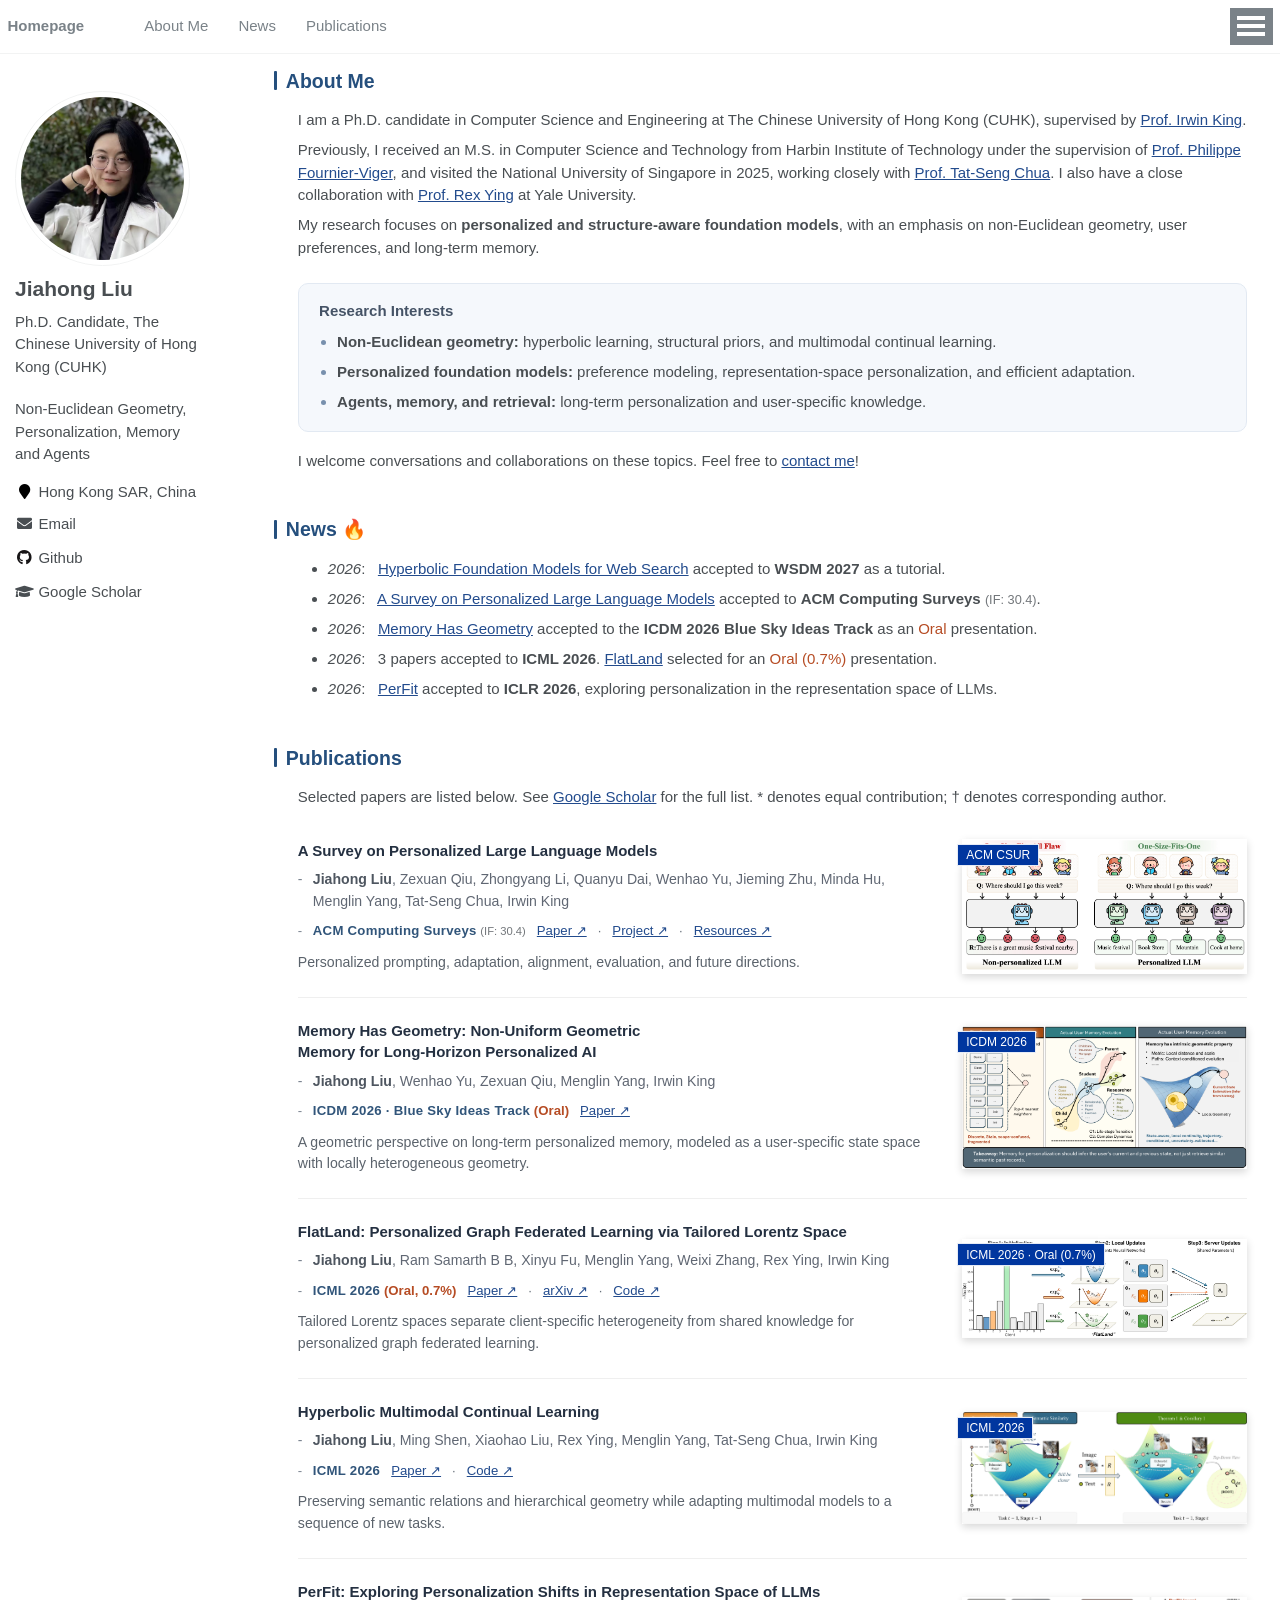
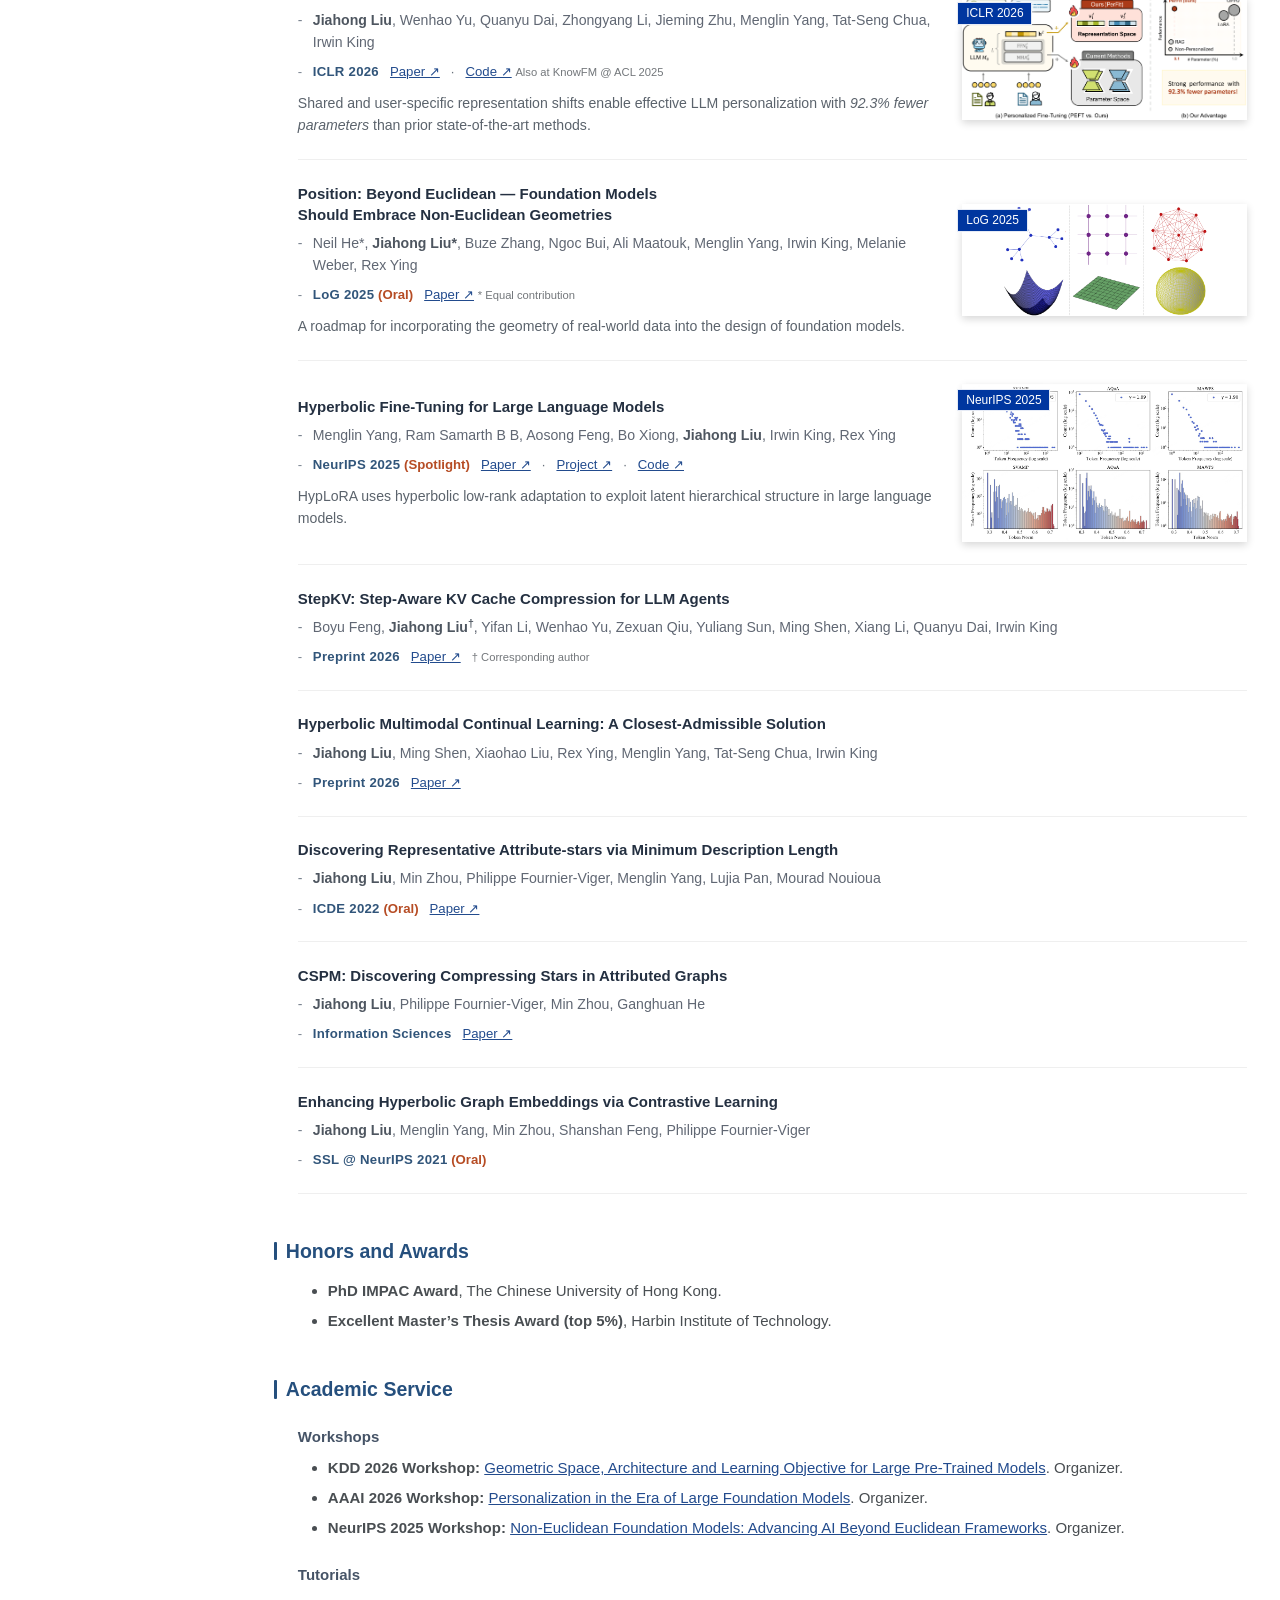
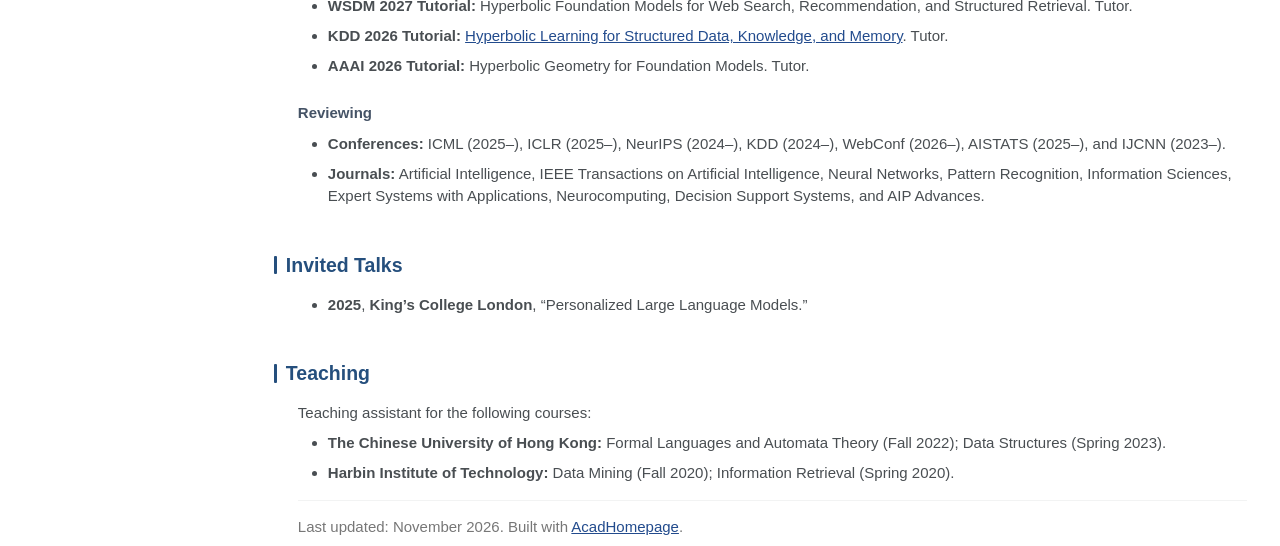
==== commit 27b095a8: "List WebConf reviewing since 2026" ====
--- a/index.html
+++ b/index.html
@@ -1 +1 @@
-<!doctype html><html lang="en" class="no-js"><head><meta charset="utf-8"><title>Jiahong Liu - Homepage</title><meta property="og:locale" content="en"><meta property="og:site_name" content="Jiahong Liu"><meta property="og:title" content="Jiahong Liu"><link rel="canonical" href="https://jiahongliu21.github.io/"><meta property="og:url" content="https://jiahongliu21.github.io/"><meta property="og:description" content="Jiahong Liu, Ph.D. candidate at CUHK. Personalized foundation models, non-Euclidean geometry, and agents with long-term memory."><meta name="HandheldFriendly" content="True"><meta name="MobileOptimized" content="320"><meta name="viewport" content="width=device-width,initial-scale=1"><script>document.documentElement.className=document.documentElement.className.replace(/\bno-js\b/g,"")+" js "</script><link rel="stylesheet" href="assets/css/main.css?v=1793971133"><meta http-equiv="cleartype" content="on"><link rel="icon" type="image/svg+xml" href="images/favicon.svg?v=poincare-site-blue-20261028"><meta name="theme-color" content="#ffffff"><link rel="stylesheet" href="assets/css/academicons.css"><link rel="stylesheet" href="assets/css/personal.css?v=1793971133"></head><body><div class="masthead"><div class="masthead__inner-wrap"><div class="masthead__menu"><nav id="site-nav" class="greedy-nav"><button><div class="navicon"></div></button><ul class="visible-links"><li class="masthead__menu-item masthead__menu-item--lg masthead__menu-home-item"><a href="#about-me">Homepage</a></li><li class="masthead__menu-item"><a href="#about-me">About Me</a></li><li class="masthead__menu-item"><a href="#-news">News</a></li><li class="masthead__menu-item"><a href="#-publications">Publications</a></li><li class="masthead__menu-item"><a href="#-academic-service">Service</a></li></ul><ul class="hidden-links hidden"></ul></nav></div></div></div><div id="main" role="main"><div class="sidebar sticky"><div itemscope itemtype="http://schema.org/Person" class="profile_box"><div class="author__avatar"><img src="images/jiahong-liu.jpg" class="author__avatar" alt="Jiahong Liu"></div><div class="author__content"><h3 class="author__name">Jiahong Liu</h3><p class="author__bio">Ph.D. Candidate, The Chinese University of Hong Kong (CUHK)</p></div><div class="author__urls-wrapper"><ul class="author__urls social-icons"><li><div style="white-space:normal;margin-bottom:1em">Non-Euclidean Geometry, Personalization, Memory and Agents</div></li><li><i class="fa fa-fw fa-map-marker" aria-hidden="true"></i> Hong Kong SAR, China</li><li><a href="mailto:jiahong.liu21@gmail.com"><i class="fas fa-fw fa-envelope" aria-hidden="true"></i> Email</a></li><li><a href="https://github.com/JiahongLiu21"><i class="fab fa-fw fa-github" aria-hidden="true"></i> Github</a></li><li><a href="https://scholar.google.com.hk/citations?user=cIWPMtsAAAAJ&hl=en"><i class="fas fa-fw fa-graduation-cap"></i> Google Scholar</a></li></ul><div class="author__urls_sm"><a href="mailto:jiahong.liu21@gmail.com"><i class="fas fa-fw fa-envelope" aria-hidden="true"></i></a> <a href="https://github.com/JiahongLiu21"><i class="fab fa-fw fa-github" aria-hidden="true"></i></a> <a href="https://scholar.google.com.hk/citations?user=cIWPMtsAAAAJ&hl=en"><i class="fas fa-fw fa-graduation-cap"></i></a></div></div></div></div><article class="page" itemscope itemtype="http://schema.org/CreativeWork"><meta itemprop="headline" content=""><div class="page__inner-wrap"><section class="page__content" itemprop="text"><h1 id="about-me">About Me</h1><p>I am a Ph.D. candidate in Computer Science and Engineering at The Chinese University of Hong Kong (CUHK), supervised by <a href="https://scholar.google.com/citations?user=MXvC7tkAAAAJ&amp;hl=en">Prof. Irwin King</a>.</p><p>Previously, I received an M.S. in Computer Science and Technology from Harbin Institute of Technology under the supervision of <a href="https://scholar.google.com/citations?user=QG_7KjoAAAAJ&amp;hl=en">Prof. Philippe Fournier-Viger</a>, and visited the National University of Singapore in 2025, working closely with <a href="https://scholar.google.com/citations?user=Z9DWCBEAAAAJ&amp;hl=en">Prof. Tat-Seng Chua</a>. I also have a close collaboration with <a href="https://scholar.google.com/citations?user=6fqNXooAAAAJ&amp;hl=en">Prof. Rex Ying</a> at Yale University.</p><p>My research focuses on <strong>personalized and structure-aware foundation models</strong>, with an emphasis on non-Euclidean geometry, user preferences, and long-term memory.</p><div class="research-interests"><h3 id="research-interests">Research Interests</h3><ul><li><strong>Non-Euclidean geometry:</strong> hyperbolic learning, structural priors, and multimodal continual learning.</li><li><strong>Personalized foundation models:</strong> preference modeling, representation-space personalization, and efficient adaptation.</li><li><strong>Agents, memory, and retrieval:</strong> long-term personalization and user-specific knowledge.</li></ul></div><p>I welcome conversations and collaborations on these topics. Feel free to <a href="mailto:jiahong.liu21@gmail.com">contact me</a>!</p><h1 id="-news">News 🔥</h1><ul><li><em>2026</em>:   <a href="#tutorials">Hyperbolic Foundation Models for Web Search</a> accepted to <strong>WSDM 2027</strong> as a tutorial.</li><li><em>2026</em>:   <a href="https://personalizedllm.github.io/papers/survey/" target="_blank" rel="noopener noreferrer">A Survey on Personalized Large Language Models</a> accepted to <strong>ACM Computing Surveys</strong> <span class="paper-note" title="Journal Impact Factor reported by ACM in July 2026">(IF: 30.4)</span>.</li><li><em>2026</em>:   <a href="https://arxiv.org/abs/2609.17969" target="_blank" rel="noopener noreferrer">Memory Has Geometry</a> accepted to the <strong>ICDM 2026 Blue Sky Ideas Track</strong> as an <span class="text-highlight">Oral</span> presentation.</li><li><em>2026</em>:   3 papers accepted to <strong>ICML 2026</strong>. <a href="https://proceedings.mlr.press/v306/liu26b.html" target="_blank" rel="noopener noreferrer">FlatLand</a> selected for an <span class="text-highlight">Oral (0.7%)</span> presentation.</li><li><em>2026</em>:   <a href="https://openreview.net/forum?id=Lwn67fk9e1" target="_blank" rel="noopener noreferrer">PerFit</a> accepted to <strong>ICLR 2026</strong>, exploring personalization in the representation space of LLMs.</li></ul><h1 id="-publications">Publications</h1><p>Selected papers are listed below. See <a href="https://scholar.google.com.hk/citations?user=cIWPMtsAAAAJ&amp;hl=en">Google Scholar</a> for the full list. * denotes equal contribution; † denotes corresponding author.</p><div class="paper-entry paper-entry--illustrated"><div class="paper-entry-text"><p><a href="https://personalizedllm.github.io/papers/survey/" target="_blank" rel="noopener noreferrer">A Survey on Personalized Large Language Models</a></p><p><strong>Jiahong Liu</strong>, Zexuan Qiu, Zhongyang Li, Quanyu Dai, Wenhao Yu, Jieming Zhu, Minda Hu, Menglin Yang, Tat-Seng Chua, Irwin King</p><p><strong>ACM Computing Surveys</strong> <span class="paper-note" title="Journal Impact Factor reported by ACM in July 2026">(IF: 30.4)</span>   <a href="https://arxiv.org/abs/2502.11528" target="_blank" rel="noopener noreferrer">Paper ↗</a>   ·   <a href="https://personalizedllm.github.io/papers/survey/" target="_blank" rel="noopener noreferrer">Project ↗</a>   ·   <a href="https://github.com/JiahongLiu21/Awesome-Personalized-Large-Language-Models" target="_blank" rel="noopener noreferrer">Resources ↗</a></p><p>Personalized prompting, adaptation, alignment, evaluation, and future directions.</p></div><div class="paper-entry-image"><a href="images/personalized-llm-survey.png" target="_blank" rel="noopener noreferrer" aria-label="Open full-size paper figure"><span class="badge">ACM CSUR</span><img src="images/personalized-llm-survey.png" alt="One-size-fits-all responses compared with personalized LLM responses" width="100%" loading="lazy" style="aspect-ratio:1934/920;object-fit:cover;object-position:right"></a></div></div><div class="paper-entry paper-entry--illustrated"><div class="paper-entry-text"><p><a href="https://arxiv.org/abs/2609.17969" target="_blank" rel="noopener noreferrer">Memory Has Geometry: Non-Uniform Geometric Memory for Long-Horizon Personalized AI</a></p><p><strong>Jiahong Liu</strong>, Wenhao Yu, Zexuan Qiu, Menglin Yang, Irwin King</p><p><strong>ICDM 2026 · Blue Sky Ideas Track</strong> <strong class="paper-award">(Oral)</strong>   <a href="https://arxiv.org/abs/2609.17969" target="_blank" rel="noopener noreferrer">Paper ↗</a></p><p>A geometric perspective on long-term personalized memory, modeled as a user-specific state space with locally heterogeneous geometry.</p></div><div class="paper-entry-image"><a href="images/memory-geometry.png" target="_blank" rel="noopener noreferrer" aria-label="Open full-size paper figure"><span class="badge">ICDM 2026</span><img src="images/memory-geometry.png" alt="Conceptual framework from Memory Has Geometry" width="100%" loading="lazy"></a></div></div><div class="paper-entry paper-entry--illustrated"><div class="paper-entry-text"><p><a href="https://proceedings.mlr.press/v306/liu26b.html" target="_blank" rel="noopener noreferrer">FlatLand: Personalized Graph Federated Learning via Tailored Lorentz Space</a></p><p><strong>Jiahong Liu</strong>, Ram Samarth B B, Xinyu Fu, Menglin Yang, Weixi Zhang, Rex Ying, Irwin King</p><p><strong>ICML 2026</strong> <strong class="paper-award">(Oral, 0.7%)</strong>   <a href="https://proceedings.mlr.press/v306/liu26b.html" target="_blank" rel="noopener noreferrer">Paper ↗</a>   ·   <a href="https://arxiv.org/abs/2608.21096" target="_blank" rel="noopener noreferrer">arXiv ↗</a>   ·   <a href="https://github.com/HUBERILT/FlatLand_ICML" target="_blank" rel="noopener noreferrer">Code ↗</a></p><p>Tailored Lorentz spaces separate client-specific heterogeneity from shared knowledge for personalized graph federated learning.</p></div><div class="paper-entry-image"><a href="images/flatland.png" target="_blank" rel="noopener noreferrer" aria-label="Open full-size paper figure"><span class="badge">ICML 2026 · Oral (0.7%)</span><img src="images/flatland.png" alt="FlatLand framework for personalized federated learning in tailored Lorentz spaces" width="100%" loading="lazy"></a></div></div><div class="paper-entry paper-entry--illustrated"><div class="paper-entry-text"><p><a href="https://proceedings.mlr.press/v306/liu26dq.html" target="_blank" rel="noopener noreferrer">Hyperbolic Multimodal Continual Learning</a></p><p><strong>Jiahong Liu</strong>, Ming Shen, Xiaohao Liu, Rex Ying, Menglin Yang, Tat-Seng Chua, Irwin King</p><p><strong>ICML 2026</strong>   <a href="https://proceedings.mlr.press/v306/liu26dq.html" target="_blank" rel="noopener noreferrer">Paper ↗</a>   ·   <a href="https://github.com/HUBERILT/HMCL_ICML" target="_blank" rel="noopener noreferrer">Code ↗</a></p><p>Preserving semantic relations and hierarchical geometry while adapting multimodal models to a sequence of new tasks.</p></div><div class="paper-entry-image"><a href="images/hmcl.png" target="_blank" rel="noopener noreferrer" aria-label="Open full-size paper figure"><span class="badge">ICML 2026</span><img src="images/hmcl.png" alt="HMCL preserves semantic similarity and hierarchy under a shared hyperbolic isometry" width="100%" loading="lazy"></a></div></div><div class="paper-entry paper-entry--illustrated"><div class="paper-entry-text"><p><a href="https://openreview.net/forum?id=Lwn67fk9e1" target="_blank" rel="noopener noreferrer">PerFit: Exploring Personalization Shifts in Representation Space of LLMs</a></p><p><strong>Jiahong Liu</strong>, Wenhao Yu, Quanyu Dai, Zhongyang Li, Jieming Zhu, Menglin Yang, Tat-Seng Chua, Irwin King</p><p><strong>ICLR 2026</strong>   <a href="https://openreview.net/forum?id=Lwn67fk9e1" target="_blank" rel="noopener noreferrer">Paper ↗</a>   ·   <a href="https://github.com/JiahongLiu21/PerFit" target="_blank" rel="noopener noreferrer">Code ↗</a> <span class="paper-note">Also at KnowFM @ ACL 2025</span></p><p>Shared and user-specific representation shifts enable effective LLM personalization with <em>92.3% fewer parameters</em> than prior state-of-the-art methods.</p></div><div class="paper-entry-image"><a href="images/perfit.png" target="_blank" rel="noopener noreferrer" aria-label="Open full-size paper figure"><span class="badge">ICLR 2026</span><img src="images/perfit.png" alt="PerFit learns shared and user-specific shifts in the representation space of LLMs" width="100%" loading="lazy"></a></div></div><div class="paper-entry paper-entry--illustrated"><div class="paper-entry-text"><p><a href="https://arxiv.org/abs/2504.08896" target="_blank" rel="noopener noreferrer">Position: Beyond Euclidean — Foundation Models Should Embrace Non-Euclidean Geometries</a></p><p>Neil He*, <strong>Jiahong Liu*</strong>, Buze Zhang, Ngoc Bui, Ali Maatouk, Menglin Yang, Irwin King, Melanie Weber, Rex Ying</p><p><strong>LoG 2025</strong> <strong class="paper-award">(Oral)</strong>   <a href="https://arxiv.org/abs/2504.08896" target="_blank" rel="noopener noreferrer">Paper ↗</a> <span class="paper-note">* Equal contribution</span></p><p>A roadmap for incorporating the geometry of real-world data into the design of foundation models.</p></div><div class="paper-entry-image paper-entry-image--compact"><a href="images/beyond-euclidean.png" target="_blank" rel="noopener noreferrer" aria-label="Open full-size paper figure"><span class="badge">LoG 2025</span><img src="images/beyond-euclidean.png" alt="Hyperbolic, Euclidean, and spherical geometries model different token relationships" width="100%" loading="lazy"></a></div></div><div class="paper-entry paper-entry--illustrated"><div class="paper-entry-text"><p><a href="https://hyperboliclearning.github.io/work/hyplora/" target="_blank" rel="noopener noreferrer">Hyperbolic Fine-Tuning for Large Language Models</a></p><p>Menglin Yang, Ram Samarth B B, Aosong Feng, Bo Xiong, <strong>Jiahong Liu</strong>, Irwin King, Rex Ying</p><p><strong>NeurIPS 2025</strong> <strong class="paper-award">(Spotlight)</strong>   <a href="https://papers.nips.cc/paper_files/paper/2025/file/2a711847bb13b3c55ad74853b7efd70a-Paper-Conference.pdf" target="_blank" rel="noopener noreferrer">Paper ↗</a>   ·   <a href="https://hyperboliclearning.github.io/work/hyplora/" target="_blank" rel="noopener noreferrer">Project ↗</a>   ·   <a href="https://github.com/marlin-codes/HypLLM" target="_blank" rel="noopener noreferrer">Code ↗</a></p><p>HypLoRA uses hyperbolic low-rank adaptation to exploit latent hierarchical structure in large language models.</p></div><div class="paper-entry-image"><a href="images/hyplora.jpg" target="_blank" rel="noopener noreferrer" aria-label="Open full-size paper figure"><span class="badge">NeurIPS 2025</span><img src="images/hyplora.jpg" alt="HypLoRA illustration of token frequency, embedding norms, and hierarchical geometry" width="100%" loading="lazy"></a></div></div><div class="paper-entry paper-entry-text"><p><a href="https://arxiv.org/abs/2609.22158" target="_blank" rel="noopener noreferrer">StepKV: Step-Aware KV Cache Compression for LLM Agents</a></p><p>Boyu Feng, <strong>Jiahong Liu<sup>†</sup></strong>, Yifan Li, Wenhao Yu, Zexuan Qiu, Yuliang Sun, Ming Shen, Xiang Li, Quanyu Dai, Irwin King</p><p><strong>Preprint 2026</strong>   <a href="https://arxiv.org/abs/2609.22158" target="_blank" rel="noopener noreferrer">Paper ↗</a>   <span class="paper-note">† Corresponding author</span></p></div><div class="paper-entry paper-entry-text"><p><a href="https://arxiv.org/abs/2609.29329" target="_blank" rel="noopener noreferrer">Hyperbolic Multimodal Continual Learning: A Closest-Admissible Solution</a></p><p><strong>Jiahong Liu</strong>, Ming Shen, Xiaohao Liu, Rex Ying, Menglin Yang, Tat-Seng Chua, Irwin King</p><p><strong>Preprint 2026</strong>   <a href="https://arxiv.org/abs/2609.29329" target="_blank" rel="noopener noreferrer">Paper ↗</a></p></div><div class="paper-entry paper-entry-text"><p><a href="https://arxiv.org/abs/2204.12704" target="_blank" rel="noopener noreferrer">Discovering Representative Attribute-stars via Minimum Description Length</a></p><p><strong>Jiahong Liu</strong>, Min Zhou, Philippe Fournier-Viger, Menglin Yang, Lujia Pan, Mourad Nouioua</p><p><strong>ICDE 2022</strong> <strong class="paper-award">(Oral)</strong>   <a href="https://arxiv.org/abs/2204.12704" target="_blank" rel="noopener noreferrer">Paper ↗</a></p></div><div class="paper-entry paper-entry-text"><p><a href="https://doi.org/10.1016/j.ins.2022.08.008" target="_blank" rel="noopener noreferrer">CSPM: Discovering Compressing Stars in Attributed Graphs</a></p><p><strong>Jiahong Liu</strong>, Philippe Fournier-Viger, Min Zhou, Ganghuan He</p><p><strong>Information Sciences</strong>   <a href="https://doi.org/10.1016/j.ins.2022.08.008" target="_blank" rel="noopener noreferrer">Paper ↗</a></p></div><div class="paper-entry paper-entry-text"><p>Enhancing Hyperbolic Graph Embeddings via Contrastive Learning</p><p><strong>Jiahong Liu</strong>, Menglin Yang, Min Zhou, Shanshan Feng, Philippe Fournier-Viger</p><p><strong>SSL @ NeurIPS 2021</strong> <strong class="paper-award">(Oral)</strong></p></div><h1 id="-honors-and-awards">Honors and Awards</h1><ul><li><strong>PhD IMPAC Award</strong>, The Chinese University of Hong Kong.</li><li><strong>Excellent Master’s Thesis Award (top 5%)</strong>, Harbin Institute of Technology.</li></ul><h1 id="-academic-service">Academic Service</h1><h3 id="workshops">Workshops</h3><ul><li><strong>KDD 2026 Workshop:</strong> <a href="https://hyperboliclearning.github.io/events/kdd2026workshop">Geometric Space, Architecture and Learning Objective for Large Pre-Trained Models</a>. Organizer.</li><li><strong>AAAI 2026 Workshop:</strong> <a href="https://personalizedllm.github.io/events/perfm-aaai26/">Personalization in the Era of Large Foundation Models</a>. Organizer.</li><li><strong>NeurIPS 2025 Workshop:</strong> <a href="https://hyperboliclearning.github.io/events/neurips2025negelworkshop">Non-Euclidean Foundation Models: Advancing AI Beyond Euclidean Frameworks</a>. Organizer.</li></ul><h3 id="tutorials">Tutorials</h3><ul><li><strong>WSDM 2027 Tutorial:</strong> Hyperbolic Foundation Models for Web Search, Recommendation, and Structured Retrieval. Tutor.</li><li><strong>KDD 2026 Tutorial:</strong> <a href="https://hyperboliclearning.github.io/events/kdd2026tutorial">Hyperbolic Learning for Structured Data, Knowledge, and Memory</a>. Tutor.</li><li><strong>AAAI 2026 Tutorial:</strong> Hyperbolic Geometry for Foundation Models. Tutor.</li></ul><h3 id="reviewing">Reviewing</h3><ul><li><strong>Conferences:</strong> ICML (2025–), ICLR (2025–), NeurIPS (2024–), KDD (2024–), AISTATS (2025–), and IJCNN (2023–).</li><li><strong>Journals:</strong> Artificial Intelligence, IEEE Transactions on Artificial Intelligence, Neural Networks, Pattern Recognition, Information Sciences, Expert Systems with Applications, Neurocomputing, Decision Support Systems, and AIP Advances.</li></ul><h1 id="-invited-talks">Invited Talks</h1><ul><li><strong>2025</strong>, <strong>King’s College London</strong>, “Personalized Large Language Models.”</li></ul><h1 id="-teaching">Teaching</h1><p>Teaching assistant for the following courses:</p><ul><li><strong>The Chinese University of Hong Kong:</strong> Formal Languages and Automata Theory (Fall 2022); Data Structures (Spring 2023).</li><li><strong>Harbin Institute of Technology:</strong> Data Mining (Fall 2020); Information Retrieval (Spring 2020).</li></ul><hr><p class="site-note">Last updated: November 2026. Built with <a href="https://github.com/RayeRen/acad-homepage.github.io">AcadHomepage</a>.</p></section></div></article></div><script src="assets/js/main.min.js"></script><script data-goatcounter="https://jiahongliu21.goatcounter.com/count" async src="https://gc.zgo.at/count.js"></script><script src="assets/js/personal.js?v=1793971133"></script></body></html>
+<!doctype html><html lang="en" class="no-js"><head><meta charset="utf-8"><title>Jiahong Liu - Homepage</title><meta property="og:locale" content="en"><meta property="og:site_name" content="Jiahong Liu"><meta property="og:title" content="Jiahong Liu"><link rel="canonical" href="https://jiahongliu21.github.io/"><meta property="og:url" content="https://jiahongliu21.github.io/"><meta property="og:description" content="Jiahong Liu, Ph.D. candidate at CUHK. Personalized foundation models, non-Euclidean geometry, and agents with long-term memory."><meta name="HandheldFriendly" content="True"><meta name="MobileOptimized" content="320"><meta name="viewport" content="width=device-width,initial-scale=1"><script>document.documentElement.className=document.documentElement.className.replace(/\bno-js\b/g,"")+" js "</script><link rel="stylesheet" href="assets/css/main.css?v=1793971525"><meta http-equiv="cleartype" content="on"><link rel="icon" type="image/svg+xml" href="images/favicon.svg?v=poincare-site-blue-20261028"><meta name="theme-color" content="#ffffff"><link rel="stylesheet" href="assets/css/academicons.css"><link rel="stylesheet" href="assets/css/personal.css?v=1793971525"></head><body><div class="masthead"><div class="masthead__inner-wrap"><div class="masthead__menu"><nav id="site-nav" class="greedy-nav"><button><div class="navicon"></div></button><ul class="visible-links"><li class="masthead__menu-item masthead__menu-item--lg masthead__menu-home-item"><a href="#about-me">Homepage</a></li><li class="masthead__menu-item"><a href="#about-me">About Me</a></li><li class="masthead__menu-item"><a href="#-news">News</a></li><li class="masthead__menu-item"><a href="#-publications">Publications</a></li><li class="masthead__menu-item"><a href="#-academic-service">Service</a></li></ul><ul class="hidden-links hidden"></ul></nav></div></div></div><div id="main" role="main"><div class="sidebar sticky"><div itemscope itemtype="http://schema.org/Person" class="profile_box"><div class="author__avatar"><img src="images/jiahong-liu.jpg" class="author__avatar" alt="Jiahong Liu"></div><div class="author__content"><h3 class="author__name">Jiahong Liu</h3><p class="author__bio">Ph.D. Candidate, The Chinese University of Hong Kong (CUHK)</p></div><div class="author__urls-wrapper"><ul class="author__urls social-icons"><li><div style="white-space:normal;margin-bottom:1em">Non-Euclidean Geometry, Personalization, Memory and Agents</div></li><li><i class="fa fa-fw fa-map-marker" aria-hidden="true"></i> Hong Kong SAR, China</li><li><a href="mailto:jiahong.liu21@gmail.com"><i class="fas fa-fw fa-envelope" aria-hidden="true"></i> Email</a></li><li><a href="https://github.com/JiahongLiu21"><i class="fab fa-fw fa-github" aria-hidden="true"></i> Github</a></li><li><a href="https://scholar.google.com.hk/citations?user=cIWPMtsAAAAJ&hl=en"><i class="fas fa-fw fa-graduation-cap"></i> Google Scholar</a></li></ul><div class="author__urls_sm"><a href="mailto:jiahong.liu21@gmail.com"><i class="fas fa-fw fa-envelope" aria-hidden="true"></i></a> <a href="https://github.com/JiahongLiu21"><i class="fab fa-fw fa-github" aria-hidden="true"></i></a> <a href="https://scholar.google.com.hk/citations?user=cIWPMtsAAAAJ&hl=en"><i class="fas fa-fw fa-graduation-cap"></i></a></div></div></div></div><article class="page" itemscope itemtype="http://schema.org/CreativeWork"><meta itemprop="headline" content=""><div class="page__inner-wrap"><section class="page__content" itemprop="text"><h1 id="about-me">About Me</h1><p>I am a Ph.D. candidate in Computer Science and Engineering at The Chinese University of Hong Kong (CUHK), supervised by <a href="https://scholar.google.com/citations?user=MXvC7tkAAAAJ&amp;hl=en">Prof. Irwin King</a>.</p><p>Previously, I received an M.S. in Computer Science and Technology from Harbin Institute of Technology under the supervision of <a href="https://scholar.google.com/citations?user=QG_7KjoAAAAJ&amp;hl=en">Prof. Philippe Fournier-Viger</a>, and visited the National University of Singapore in 2025, working closely with <a href="https://scholar.google.com/citations?user=Z9DWCBEAAAAJ&amp;hl=en">Prof. Tat-Seng Chua</a>. I also have a close collaboration with <a href="https://scholar.google.com/citations?user=6fqNXooAAAAJ&amp;hl=en">Prof. Rex Ying</a> at Yale University.</p><p>My research focuses on <strong>personalized and structure-aware foundation models</strong>, with an emphasis on non-Euclidean geometry, user preferences, and long-term memory.</p><div class="research-interests"><h3 id="research-interests">Research Interests</h3><ul><li><strong>Non-Euclidean geometry:</strong> hyperbolic learning, structural priors, and multimodal continual learning.</li><li><strong>Personalized foundation models:</strong> preference modeling, representation-space personalization, and efficient adaptation.</li><li><strong>Agents, memory, and retrieval:</strong> long-term personalization and user-specific knowledge.</li></ul></div><p>I welcome conversations and collaborations on these topics. Feel free to <a href="mailto:jiahong.liu21@gmail.com">contact me</a>!</p><h1 id="-news">News 🔥</h1><ul><li><em>2026</em>:   <a href="#tutorials">Hyperbolic Foundation Models for Web Search</a> accepted to <strong>WSDM 2027</strong> as a tutorial.</li><li><em>2026</em>:   <a href="https://personalizedllm.github.io/papers/survey/" target="_blank" rel="noopener noreferrer">A Survey on Personalized Large Language Models</a> accepted to <strong>ACM Computing Surveys</strong> <span class="paper-note" title="Journal Impact Factor reported by ACM in July 2026">(IF: 30.4)</span>.</li><li><em>2026</em>:   <a href="https://arxiv.org/abs/2609.17969" target="_blank" rel="noopener noreferrer">Memory Has Geometry</a> accepted to the <strong>ICDM 2026 Blue Sky Ideas Track</strong> as an <span class="text-highlight">Oral</span> presentation.</li><li><em>2026</em>:   3 papers accepted to <strong>ICML 2026</strong>. <a href="https://proceedings.mlr.press/v306/liu26b.html" target="_blank" rel="noopener noreferrer">FlatLand</a> selected for an <span class="text-highlight">Oral (0.7%)</span> presentation.</li><li><em>2026</em>:   <a href="https://openreview.net/forum?id=Lwn67fk9e1" target="_blank" rel="noopener noreferrer">PerFit</a> accepted to <strong>ICLR 2026</strong>, exploring personalization in the representation space of LLMs.</li></ul><h1 id="-publications">Publications</h1><p>Selected papers are listed below. See <a href="https://scholar.google.com.hk/citations?user=cIWPMtsAAAAJ&amp;hl=en">Google Scholar</a> for the full list. * denotes equal contribution; † denotes corresponding author.</p><div class="paper-entry paper-entry--illustrated"><div class="paper-entry-text"><p><a href="https://personalizedllm.github.io/papers/survey/" target="_blank" rel="noopener noreferrer">A Survey on Personalized Large Language Models</a></p><p><strong>Jiahong Liu</strong>, Zexuan Qiu, Zhongyang Li, Quanyu Dai, Wenhao Yu, Jieming Zhu, Minda Hu, Menglin Yang, Tat-Seng Chua, Irwin King</p><p><strong>ACM Computing Surveys</strong> <span class="paper-note" title="Journal Impact Factor reported by ACM in July 2026">(IF: 30.4)</span>   <a href="https://arxiv.org/abs/2502.11528" target="_blank" rel="noopener noreferrer">Paper ↗</a>   ·   <a href="https://personalizedllm.github.io/papers/survey/" target="_blank" rel="noopener noreferrer">Project ↗</a>   ·   <a href="https://github.com/JiahongLiu21/Awesome-Personalized-Large-Language-Models" target="_blank" rel="noopener noreferrer">Resources ↗</a></p><p>Personalized prompting, adaptation, alignment, evaluation, and future directions.</p></div><div class="paper-entry-image"><a href="images/personalized-llm-survey.png" target="_blank" rel="noopener noreferrer" aria-label="Open full-size paper figure"><span class="badge">ACM CSUR</span><img src="images/personalized-llm-survey.png" alt="One-size-fits-all responses compared with personalized LLM responses" width="100%" loading="lazy" style="aspect-ratio:1934/920;object-fit:cover;object-position:right"></a></div></div><div class="paper-entry paper-entry--illustrated"><div class="paper-entry-text"><p><a href="https://arxiv.org/abs/2609.17969" target="_blank" rel="noopener noreferrer">Memory Has Geometry: Non-Uniform Geometric Memory for Long-Horizon Personalized AI</a></p><p><strong>Jiahong Liu</strong>, Wenhao Yu, Zexuan Qiu, Menglin Yang, Irwin King</p><p><strong>ICDM 2026 · Blue Sky Ideas Track</strong> <strong class="paper-award">(Oral)</strong>   <a href="https://arxiv.org/abs/2609.17969" target="_blank" rel="noopener noreferrer">Paper ↗</a></p><p>A geometric perspective on long-term personalized memory, modeled as a user-specific state space with locally heterogeneous geometry.</p></div><div class="paper-entry-image"><a href="images/memory-geometry.png" target="_blank" rel="noopener noreferrer" aria-label="Open full-size paper figure"><span class="badge">ICDM 2026</span><img src="images/memory-geometry.png" alt="Conceptual framework from Memory Has Geometry" width="100%" loading="lazy"></a></div></div><div class="paper-entry paper-entry--illustrated"><div class="paper-entry-text"><p><a href="https://proceedings.mlr.press/v306/liu26b.html" target="_blank" rel="noopener noreferrer">FlatLand: Personalized Graph Federated Learning via Tailored Lorentz Space</a></p><p><strong>Jiahong Liu</strong>, Ram Samarth B B, Xinyu Fu, Menglin Yang, Weixi Zhang, Rex Ying, Irwin King</p><p><strong>ICML 2026</strong> <strong class="paper-award">(Oral, 0.7%)</strong>   <a href="https://proceedings.mlr.press/v306/liu26b.html" target="_blank" rel="noopener noreferrer">Paper ↗</a>   ·   <a href="https://arxiv.org/abs/2608.21096" target="_blank" rel="noopener noreferrer">arXiv ↗</a>   ·   <a href="https://github.com/HUBERILT/FlatLand_ICML" target="_blank" rel="noopener noreferrer">Code ↗</a></p><p>Tailored Lorentz spaces separate client-specific heterogeneity from shared knowledge for personalized graph federated learning.</p></div><div class="paper-entry-image"><a href="images/flatland.png" target="_blank" rel="noopener noreferrer" aria-label="Open full-size paper figure"><span class="badge">ICML 2026 · Oral (0.7%)</span><img src="images/flatland.png" alt="FlatLand framework for personalized federated learning in tailored Lorentz spaces" width="100%" loading="lazy"></a></div></div><div class="paper-entry paper-entry--illustrated"><div class="paper-entry-text"><p><a href="https://proceedings.mlr.press/v306/liu26dq.html" target="_blank" rel="noopener noreferrer">Hyperbolic Multimodal Continual Learning</a></p><p><strong>Jiahong Liu</strong>, Ming Shen, Xiaohao Liu, Rex Ying, Menglin Yang, Tat-Seng Chua, Irwin King</p><p><strong>ICML 2026</strong>   <a href="https://proceedings.mlr.press/v306/liu26dq.html" target="_blank" rel="noopener noreferrer">Paper ↗</a>   ·   <a href="https://github.com/HUBERILT/HMCL_ICML" target="_blank" rel="noopener noreferrer">Code ↗</a></p><p>Preserving semantic relations and hierarchical geometry while adapting multimodal models to a sequence of new tasks.</p></div><div class="paper-entry-image"><a href="images/hmcl.png" target="_blank" rel="noopener noreferrer" aria-label="Open full-size paper figure"><span class="badge">ICML 2026</span><img src="images/hmcl.png" alt="HMCL preserves semantic similarity and hierarchy under a shared hyperbolic isometry" width="100%" loading="lazy"></a></div></div><div class="paper-entry paper-entry--illustrated"><div class="paper-entry-text"><p><a href="https://openreview.net/forum?id=Lwn67fk9e1" target="_blank" rel="noopener noreferrer">PerFit: Exploring Personalization Shifts in Representation Space of LLMs</a></p><p><strong>Jiahong Liu</strong>, Wenhao Yu, Quanyu Dai, Zhongyang Li, Jieming Zhu, Menglin Yang, Tat-Seng Chua, Irwin King</p><p><strong>ICLR 2026</strong>   <a href="https://openreview.net/forum?id=Lwn67fk9e1" target="_blank" rel="noopener noreferrer">Paper ↗</a>   ·   <a href="https://github.com/JiahongLiu21/PerFit" target="_blank" rel="noopener noreferrer">Code ↗</a> <span class="paper-note">Also at KnowFM @ ACL 2025</span></p><p>Shared and user-specific representation shifts enable effective LLM personalization with <em>92.3% fewer parameters</em> than prior state-of-the-art methods.</p></div><div class="paper-entry-image"><a href="images/perfit.png" target="_blank" rel="noopener noreferrer" aria-label="Open full-size paper figure"><span class="badge">ICLR 2026</span><img src="images/perfit.png" alt="PerFit learns shared and user-specific shifts in the representation space of LLMs" width="100%" loading="lazy"></a></div></div><div class="paper-entry paper-entry--illustrated"><div class="paper-entry-text"><p><a href="https://arxiv.org/abs/2504.08896" target="_blank" rel="noopener noreferrer">Position: Beyond Euclidean — Foundation Models Should Embrace Non-Euclidean Geometries</a></p><p>Neil He*, <strong>Jiahong Liu*</strong>, Buze Zhang, Ngoc Bui, Ali Maatouk, Menglin Yang, Irwin King, Melanie Weber, Rex Ying</p><p><strong>LoG 2025</strong> <strong class="paper-award">(Oral)</strong>   <a href="https://arxiv.org/abs/2504.08896" target="_blank" rel="noopener noreferrer">Paper ↗</a> <span class="paper-note">* Equal contribution</span></p><p>A roadmap for incorporating the geometry of real-world data into the design of foundation models.</p></div><div class="paper-entry-image paper-entry-image--compact"><a href="images/beyond-euclidean.png" target="_blank" rel="noopener noreferrer" aria-label="Open full-size paper figure"><span class="badge">LoG 2025</span><img src="images/beyond-euclidean.png" alt="Hyperbolic, Euclidean, and spherical geometries model different token relationships" width="100%" loading="lazy"></a></div></div><div class="paper-entry paper-entry--illustrated"><div class="paper-entry-text"><p><a href="https://hyperboliclearning.github.io/work/hyplora/" target="_blank" rel="noopener noreferrer">Hyperbolic Fine-Tuning for Large Language Models</a></p><p>Menglin Yang, Ram Samarth B B, Aosong Feng, Bo Xiong, <strong>Jiahong Liu</strong>, Irwin King, Rex Ying</p><p><strong>NeurIPS 2025</strong> <strong class="paper-award">(Spotlight)</strong>   <a href="https://papers.nips.cc/paper_files/paper/2025/file/2a711847bb13b3c55ad74853b7efd70a-Paper-Conference.pdf" target="_blank" rel="noopener noreferrer">Paper ↗</a>   ·   <a href="https://hyperboliclearning.github.io/work/hyplora/" target="_blank" rel="noopener noreferrer">Project ↗</a>   ·   <a href="https://github.com/marlin-codes/HypLLM" target="_blank" rel="noopener noreferrer">Code ↗</a></p><p>HypLoRA uses hyperbolic low-rank adaptation to exploit latent hierarchical structure in large language models.</p></div><div class="paper-entry-image"><a href="images/hyplora.jpg" target="_blank" rel="noopener noreferrer" aria-label="Open full-size paper figure"><span class="badge">NeurIPS 2025</span><img src="images/hyplora.jpg" alt="HypLoRA illustration of token frequency, embedding norms, and hierarchical geometry" width="100%" loading="lazy"></a></div></div><div class="paper-entry paper-entry-text"><p><a href="https://arxiv.org/abs/2609.22158" target="_blank" rel="noopener noreferrer">StepKV: Step-Aware KV Cache Compression for LLM Agents</a></p><p>Boyu Feng, <strong>Jiahong Liu<sup>†</sup></strong>, Yifan Li, Wenhao Yu, Zexuan Qiu, Yuliang Sun, Ming Shen, Xiang Li, Quanyu Dai, Irwin King</p><p><strong>Preprint 2026</strong>   <a href="https://arxiv.org/abs/2609.22158" target="_blank" rel="noopener noreferrer">Paper ↗</a>   <span class="paper-note">† Corresponding author</span></p></div><div class="paper-entry paper-entry-text"><p><a href="https://arxiv.org/abs/2609.29329" target="_blank" rel="noopener noreferrer">Hyperbolic Multimodal Continual Learning: A Closest-Admissible Solution</a></p><p><strong>Jiahong Liu</strong>, Ming Shen, Xiaohao Liu, Rex Ying, Menglin Yang, Tat-Seng Chua, Irwin King</p><p><strong>Preprint 2026</strong>   <a href="https://arxiv.org/abs/2609.29329" target="_blank" rel="noopener noreferrer">Paper ↗</a></p></div><div class="paper-entry paper-entry-text"><p><a href="https://arxiv.org/abs/2204.12704" target="_blank" rel="noopener noreferrer">Discovering Representative Attribute-stars via Minimum Description Length</a></p><p><strong>Jiahong Liu</strong>, Min Zhou, Philippe Fournier-Viger, Menglin Yang, Lujia Pan, Mourad Nouioua</p><p><strong>ICDE 2022</strong> <strong class="paper-award">(Oral)</strong>   <a href="https://arxiv.org/abs/2204.12704" target="_blank" rel="noopener noreferrer">Paper ↗</a></p></div><div class="paper-entry paper-entry-text"><p><a href="https://doi.org/10.1016/j.ins.2022.08.008" target="_blank" rel="noopener noreferrer">CSPM: Discovering Compressing Stars in Attributed Graphs</a></p><p><strong>Jiahong Liu</strong>, Philippe Fournier-Viger, Min Zhou, Ganghuan He</p><p><strong>Information Sciences</strong>   <a href="https://doi.org/10.1016/j.ins.2022.08.008" target="_blank" rel="noopener noreferrer">Paper ↗</a></p></div><div class="paper-entry paper-entry-text"><p>Enhancing Hyperbolic Graph Embeddings via Contrastive Learning</p><p><strong>Jiahong Liu</strong>, Menglin Yang, Min Zhou, Shanshan Feng, Philippe Fournier-Viger</p><p><strong>SSL @ NeurIPS 2021</strong> <strong class="paper-award">(Oral)</strong></p></div><h1 id="-honors-and-awards">Honors and Awards</h1><ul><li><strong>PhD IMPAC Award</strong>, The Chinese University of Hong Kong.</li><li><strong>Excellent Master’s Thesis Award (top 5%)</strong>, Harbin Institute of Technology.</li></ul><h1 id="-academic-service">Academic Service</h1><h3 id="workshops">Workshops</h3><ul><li><strong>KDD 2026 Workshop:</strong> <a href="https://hyperboliclearning.github.io/events/kdd2026workshop">Geometric Space, Architecture and Learning Objective for Large Pre-Trained Models</a>. Organizer.</li><li><strong>AAAI 2026 Workshop:</strong> <a href="https://personalizedllm.github.io/events/perfm-aaai26/">Personalization in the Era of Large Foundation Models</a>. Organizer.</li><li><strong>NeurIPS 2025 Workshop:</strong> <a href="https://hyperboliclearning.github.io/events/neurips2025negelworkshop">Non-Euclidean Foundation Models: Advancing AI Beyond Euclidean Frameworks</a>. Organizer.</li></ul><h3 id="tutorials">Tutorials</h3><ul><li><strong>WSDM 2027 Tutorial:</strong> Hyperbolic Foundation Models for Web Search, Recommendation, and Structured Retrieval. Tutor.</li><li><strong>KDD 2026 Tutorial:</strong> <a href="https://hyperboliclearning.github.io/events/kdd2026tutorial">Hyperbolic Learning for Structured Data, Knowledge, and Memory</a>. Tutor.</li><li><strong>AAAI 2026 Tutorial:</strong> Hyperbolic Geometry for Foundation Models. Tutor.</li></ul><h3 id="reviewing">Reviewing</h3><ul><li><strong>Conferences:</strong> ICML (2025–), ICLR (2025–), NeurIPS (2024–), KDD (2024–), WebConf (2026–), AISTATS (2025–), and IJCNN (2023–).</li><li><strong>Journals:</strong> Artificial Intelligence, IEEE Transactions on Artificial Intelligence, Neural Networks, Pattern Recognition, Information Sciences, Expert Systems with Applications, Neurocomputing, Decision Support Systems, and AIP Advances.</li></ul><h1 id="-invited-talks">Invited Talks</h1><ul><li><strong>2025</strong>, <strong>King’s College London</strong>, “Personalized Large Language Models.”</li></ul><h1 id="-teaching">Teaching</h1><p>Teaching assistant for the following courses:</p><ul><li><strong>The Chinese University of Hong Kong:</strong> Formal Languages and Automata Theory (Fall 2022); Data Structures (Spring 2023).</li><li><strong>Harbin Institute of Technology:</strong> Data Mining (Fall 2020); Information Retrieval (Spring 2020).</li></ul><hr><p class="site-note">Last updated: November 2026. Built with <a href="https://github.com/RayeRen/acad-homepage.github.io">AcadHomepage</a>.</p></section></div></article></div><script src="assets/js/main.min.js"></script><script data-goatcounter="https://jiahongliu21.goatcounter.com/count" async src="https://gc.zgo.at/count.js"></script><script src="assets/js/personal.js?v=1793971525"></script></body></html>
